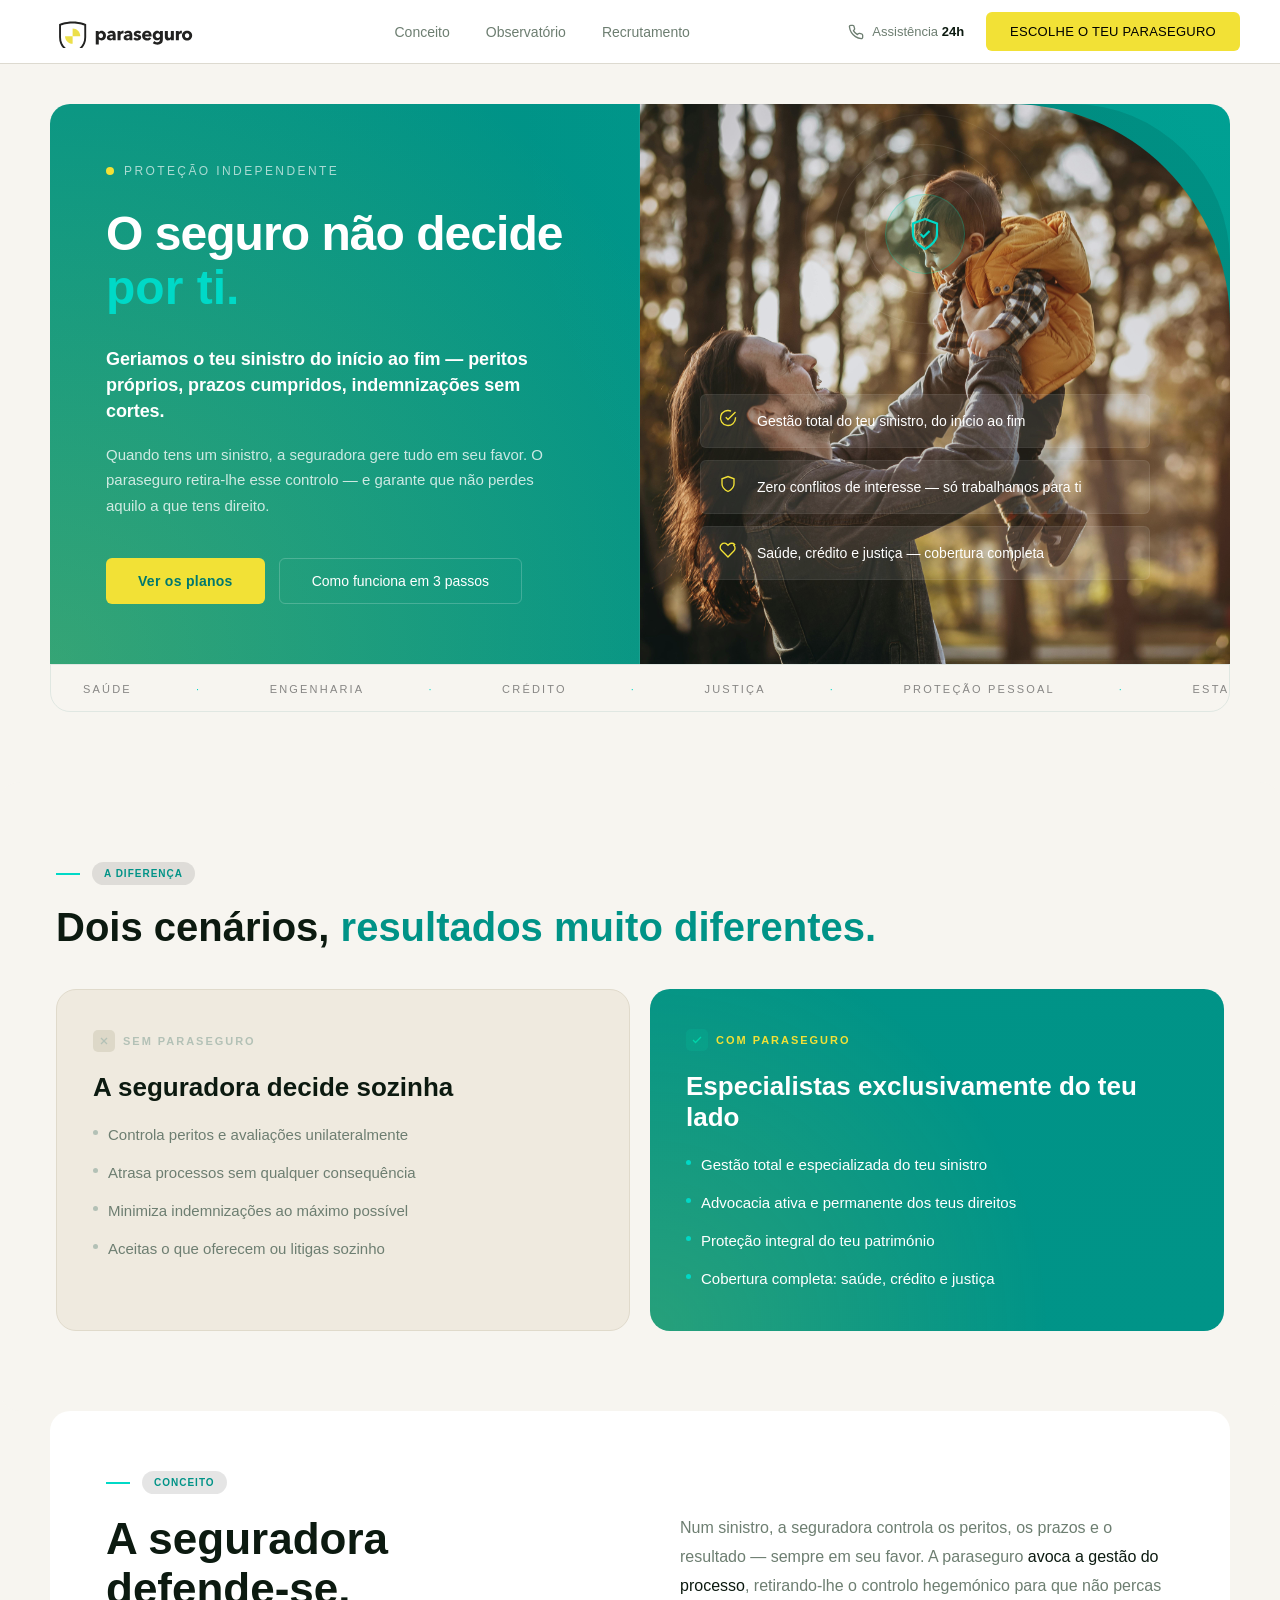
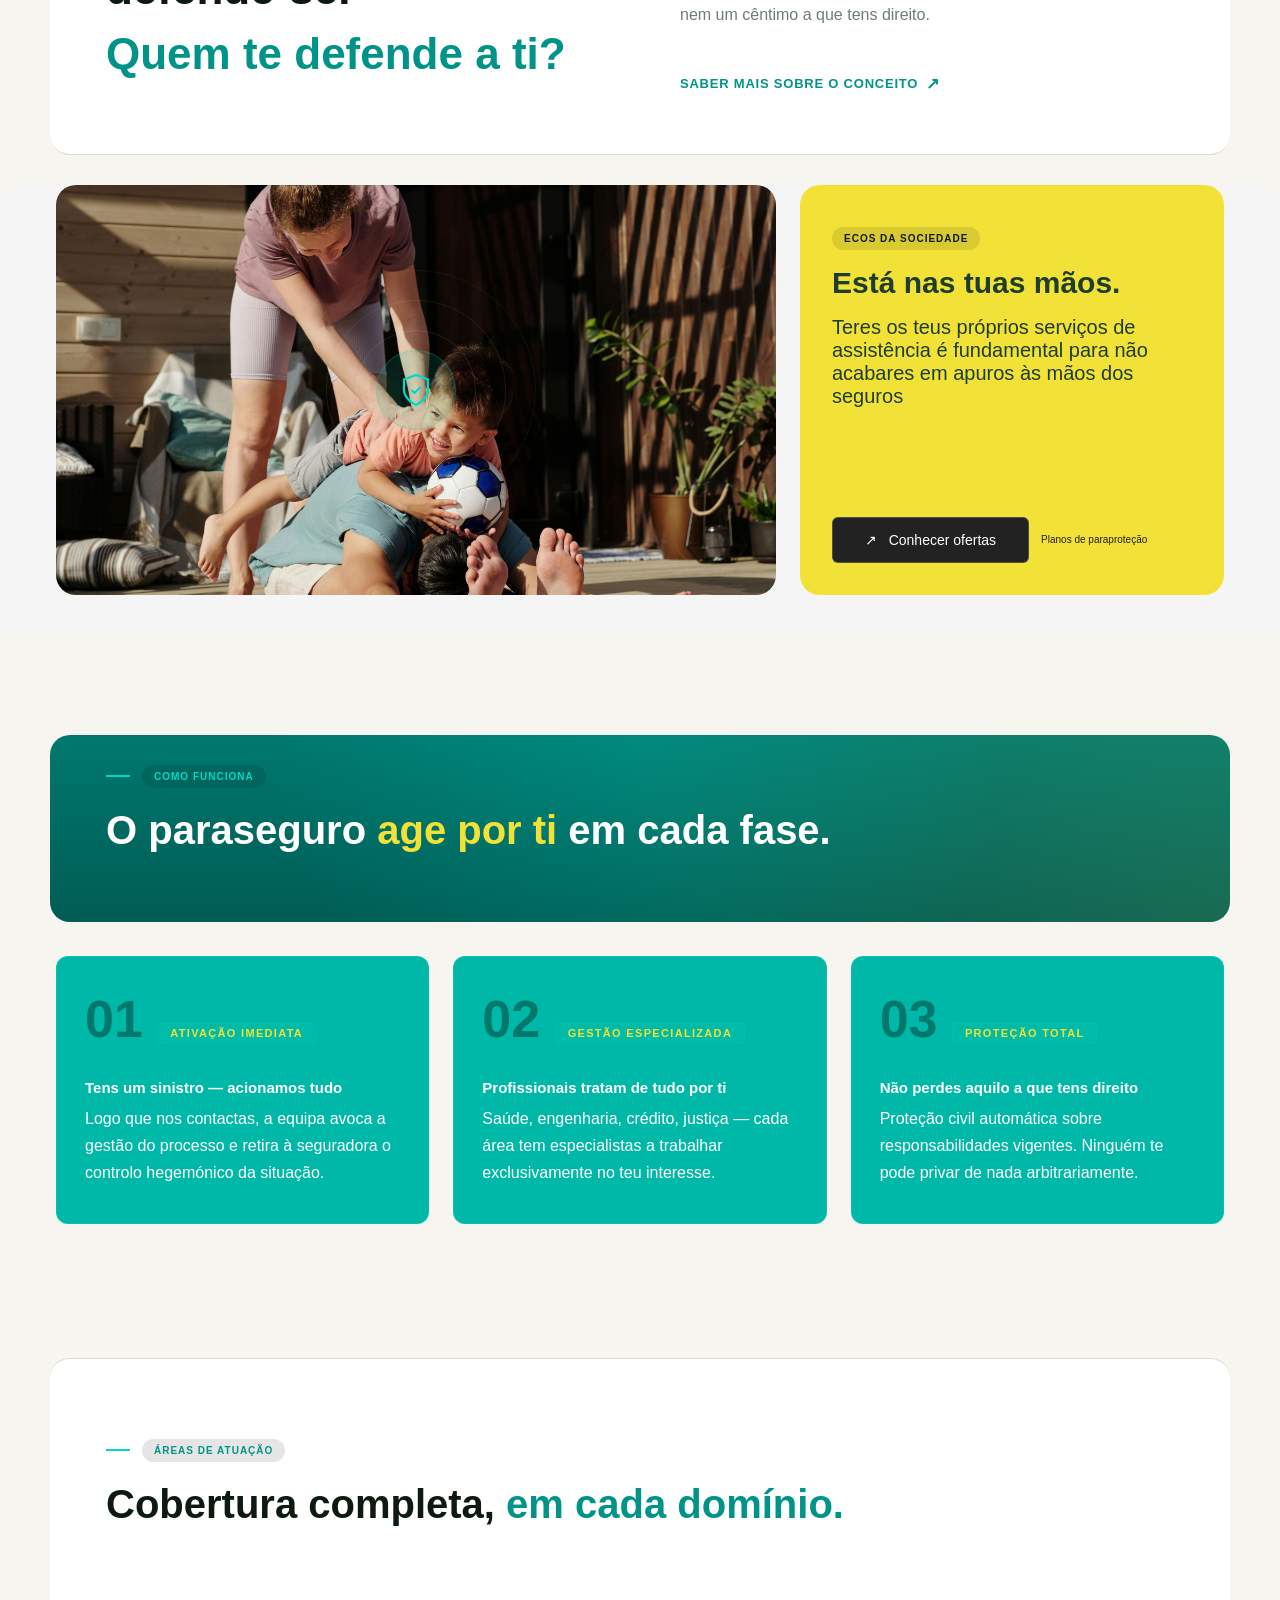
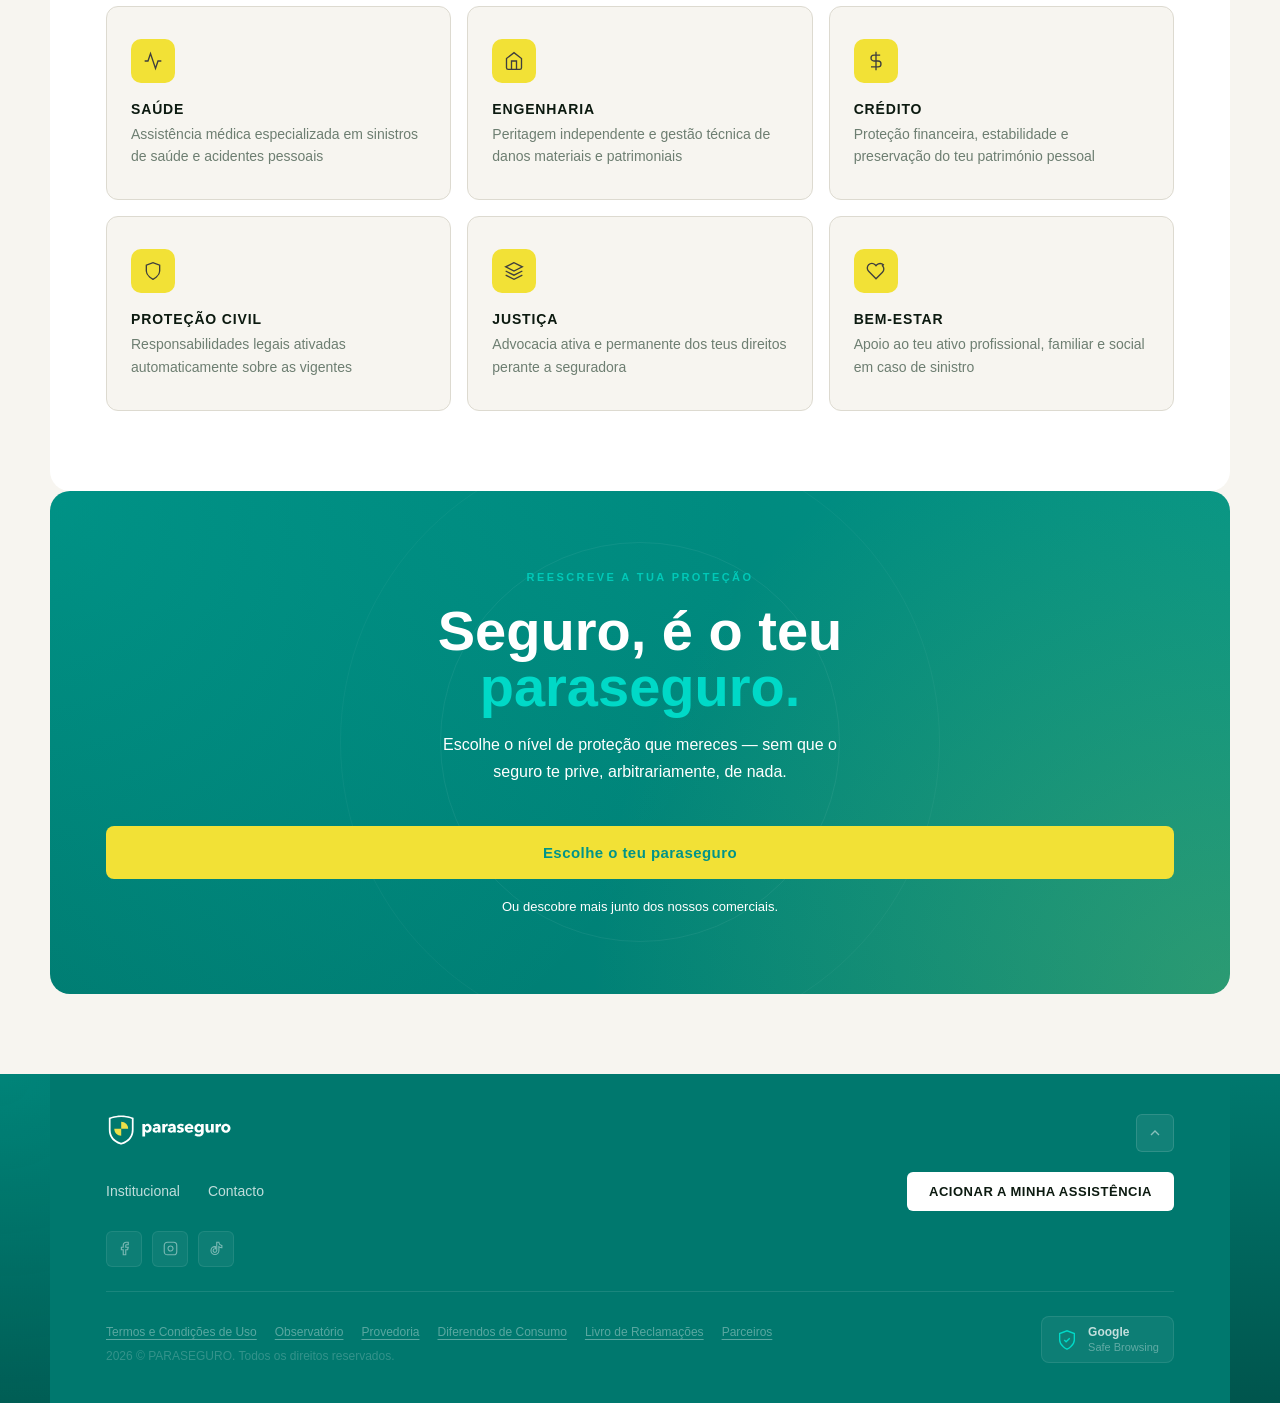
==== index.html @ 582d166d "Merge branch 'master' of github-pessoal:CristianoSamtps/paraseguro_website" ====
<!DOCTYPE html>
<html lang="pt">

<head>
  <meta charset="UTF-8">
  <meta name="viewport" content="width=device-width, initial-scale=1">
  <title>Paraseguro</title>
  <link rel="preconnect" href="https://fonts.googleapis.com">
  <link rel="stylesheet" href="styles.css">
  <link
    href="https://fonts.googleapis.com/css2?family=Cormorant+Garamond:ital,wght@0,400;0,600;0,700;1,400;1,600&family=Outfit:wght@300;400;500;600;700&display=swap" rel="stylesheet">
</head>

<body>

  <!-- ═══════ SCROLL PROTECTION INDICATOR ═══════ -->
  <aside class="scroll-shield" id="scrollShield" aria-hidden="true">
    <span class="scroll-shield-label scroll-shield-label-top">Sem<br>proteção</span>
    <div class="scroll-shield-track">
      <div class="scroll-shield-fill" id="scrollShieldFill"></div>
      <div class="scroll-shield-marker" id="scrollShieldMarker">
        <svg viewBox="0 0 24 24" fill="none" stroke="currentColor" stroke-width="2.2" stroke-linecap="round" stroke-linejoin="round" aria-hidden="true">
          <path d="M12 22s8-4 8-10V5l-8-3-8 3v7c0 6 8 10 8 10z"></path>
        </svg>
      </div>
    </div>
    <span class="scroll-shield-label scroll-shield-label-bottom">Protegido</span>
  </aside>

  <!-- ═══════ NAV ═══════ -->
  <nav class="nav">
    <div class="nav-inner">
      <div class="nav-brand">
        <div class="nav-logo">
          <h1><a href="https://paraseguro.pt/">PARASEGURO</a></h1>
        </div>
      </div>
      <ul class="nav-links">
        <li><a href="#">Conceito</a></li>
        <li><a href="#">Observatório</a></li>
        <li><a href="#">Recrutamento</a></li>
      </ul>
      <div class="nav-actions">
        <a href="#" class="nav-assist" aria-label="Pedir assistência 24 horas">
          <svg class="nav-assist-icon" viewBox="0 0 24 24" fill="none" stroke="currentColor" stroke-width="2" stroke-linecap="round" stroke-linejoin="round" aria-hidden="true">
            <path d="M22 16.92v3a2 2 0 0 1-2.18 2 19.79 19.79 0 0 1-8.63-3.07 19.5 19.5 0 0 1-6-6 19.79 19.79 0 0 1-3.07-8.67A2 2 0 0 1 4.11 2h3a2 2 0 0 1 2 1.72 12.84 12.84 0 0 0 .7 2.81 2 2 0 0 1-.45 2.11L8.09 9.91a16 16 0 0 0 6 6l1.27-1.27a2 2 0 0 1 2.11-.45 12.84 12.84 0 0 0 2.81.7A2 2 0 0 1 22 16.92z"></path>
          </svg>
          <span class="nav-assist-text">Assistência <strong>24h</strong></span>
        </a>
        <a href="planos.html" class="nav-cta">ESCOLHE O TEU PARASEGURO</a>
      </div>
      <button class="nav-hamburger" id="navHamburger" aria-label="Abrir menu">
        <span></span>
        <span></span>
        <span></span>
      </button>
    </div>
    <div class="nav-mobile" id="navMobile">
      <ul class="nav-mobile-links">
        <li><a href="#">Conceito</a></li>
        <li><a href="#">Observatório</a></li>
        <li><a href="#">Recrutamento</a></li>
      </ul>
      <div class="nav-mobile-actions">
        <a href="planos.html" class="nav-cta">ESCOLHE O TEU PARASEGURO</a>
        <a href="#" class="nav-assist nav-assist-mobile" aria-label="Pedir assistência 24 horas">
          <svg class="nav-assist-icon" viewBox="0 0 24 24" fill="none" stroke="currentColor" stroke-width="2" stroke-linecap="round" stroke-linejoin="round" aria-hidden="true">
            <path d="M22 16.92v3a2 2 0 0 1-2.18 2 19.79 19.79 0 0 1-8.63-3.07 19.5 19.5 0 0 1-6-6 19.79 19.79 0 0 1-3.07-8.67A2 2 0 0 1 4.11 2h3a2 2 0 0 1 2 1.72 12.84 12.84 0 0 0 .7 2.81 2 2 0 0 1-.45 2.11L8.09 9.91a16 16 0 0 0 6 6l1.27-1.27a2 2 0 0 1 2.11-.45 12.84 12.84 0 0 0 2.81.7A2 2 0 0 1 22 16.92z"></path>
          </svg>
          <span class="nav-assist-text">Assistência <strong>24h</strong></span>
        </a>
      </div>
    </div>
  </nav>

  <!-- ═══════ HERO ═══════ -->
  <section class="hero">
    <div class="hero-left">
      <div class="hero-eyebrow">
        <div class="hero-eyebrow-dot"></div>
        <span>Proteção independente</span>
      </div>
      <h1 class="hero-title">O seguro não decide</h1>
      <span class="hero-title-accent">por ti.</span>
      <p class="hero-subhead">Geriamos o teu sinistro do início ao fim — peritos próprios, prazos cumpridos, indemnizações sem cortes.</p>
      <p class="hero-desc">Quando tens um sinistro, a seguradora gere tudo em seu favor. O paraseguro retira-lhe esse
        controlo — e garante que não perdes aquilo a que tens direito.</p>
      <div class="hero-actions">
        <button class="btn-yellow">Ver os planos</button>
        <button class="btn-ghost">Como funciona em 3 passos</button>
      </div>
    </div>
    <div class="hero-right">
      <div class="hero-right-blend">
        <div class="hero-shield">
          <div class="shield-ring-1"></div>
          <div class="shield-ring-2"></div>
          <div class="shield-ring-3"></div>
          <div class="shield-core">
            <svg viewBox="0 0 24 24">
              <path d="M12 22s8-4 8-10V5l-8-3-8 3v7c0 6 8 10 8 10z" />
              <path d="M9 12l2 2 4-4" />
            </svg>
          </div>
        </div>
        <div class="hero-proof-list">
          <div class="hero-proof-item">
            <div class="hero-proof-icon"><svg viewBox="0 0 24 24">
                <path d="M22 11.08V12a10 10 0 1 1-5.93-9.14" />
                <polyline points="22 4 12 14.01 9 11.01" />
              </svg></div>
            <div class="hero-proof-text"><strong>Gestão total</strong> do teu sinistro, do início ao fim</div>
          </div>
          <div class="hero-proof-item">
            <div class="hero-proof-icon"><svg viewBox="0 0 24 24">
                <path d="M12 22s8-4 8-10V5l-8-3-8 3v7c0 6 8 10 8 10z" />
              </svg></div>
            <div class="hero-proof-text"><strong>Zero conflitos</strong> de interesse — só trabalhamos para ti</div>
          </div>
          <div class="hero-proof-item">
            <div class="hero-proof-icon"><svg viewBox="0 0 24 24">
                <path
                  d="M20.84 4.61a5.5 5.5 0 0 0-7.78 0L12 5.67l-1.06-1.06a5.5 5.5 0 0 0-7.78 7.78L12 21.23l7.78-7.78a5.5 5.5 0 0 0 0-7.78z" />
              </svg></div>
            <div class="hero-proof-text"><strong>Saúde, crédito e justiça</strong> — cobertura completa</div>
          </div>
        </div>
      </div>
    </div>
  </section>

  <div class="marquee-wrap">
    <div class="marquee-inner">
      <span>Saúde</span><span class="accent">·</span>
      <span>Engenharia</span><span class="accent">·</span>
      <span>Crédito</span><span class="accent">·</span>
      <span>Justiça</span><span class="accent">·</span>
      <span>Proteção pessoal</span><span class="accent">·</span>
      <span>Estabilidade financeira</span><span class="accent">·</span>
      <span>Rendimento garantido</span><span class="accent">·</span>
      <span>Saúde</span><span class="accent">·</span>
      <span>Engenharia</span><span class="accent">·</span>
      <span>Crédito</span><span class="accent">·</span>
      <span>Justiça</span><span class="accent">·</span>
      <span>Proteção pessoal</span><span class="accent">·</span>
      <span>Estabilidade financeira</span><span class="accent">·</span>
      <span>Rendimento garantido</span><span class="accent">·</span>
    </div>
  </div>

  <!-- ═══════ VERSUS ═══════ -->
  <section class="versus">
    <div class="section-eyebrow"><span class="badge">A diferença</span></div>
    <h2 class="section-title">Dois cenários, <em>resultados muito diferentes.</em></h2>
    <div class="versus-grid">
      <div class="vs-card bad">
        <div class="vs-tag">
          <div class="vs-tag-icon"><svg width="12" height="12" viewBox="0 0 24 24" fill="none" stroke="#b3c1b6"
              stroke-width="2.5">
              <line x1="18" y1="6" x2="6" y2="18" />
              <line x1="6" y1="6" x2="18" y2="18" />
            </svg></div>
          Sem paraseguro
        </div>
        <h3 class="vs-heading">A seguradora decide sozinha</h3>
        <ul class="vs-list">
          <li>Controla peritos e avaliações unilateralmente</li>
          <li>Atrasa processos sem qualquer consequência</li>
          <li>Minimiza indemnizações ao máximo possível</li>
          <li>Aceitas o que oferecem ou litigas sozinho</li>
        </ul>
      </div>
      <div class="vs-card good">
        <div class="vs-tag">
          <div class="vs-tag-icon"><svg width="12" height="12" viewBox="0 0 24 24" fill="none" stroke="#00d4aa"
              stroke-width="2.5">
              <polyline points="20 6 9 17 4 12" />
            </svg></div>
          Com paraseguro
        </div>
        <h3 class="vs-heading">Especialistas exclusivamente do teu lado</h3>
        <ul class="vs-list">
          <li>Gestão total e especializada do teu sinistro</li>
          <li>Advocacia ativa e permanente dos teus direitos</li>
          <li>Proteção integral do teu património</li>
          <li>Cobertura completa: saúde, crédito e justiça</li>
        </ul>
      </div>
    </div>
  </section>

  <!-- ═══════ CONCEITO ═══════ -->
  <section class="conceito">
    <div class="section-eyebrow"><span class="badge">CONCEITO</span></div>
    <div class="conceito-grid">
      <div>
        <h2 class="conceito-title">A seguradora <br>defende-se.<br /><em>Quem te defende a ti?</em></h2>
      </div>
      <div>
        <p class="conceito-body">Num sinistro, a seguradora controla os peritos, os prazos e o resultado — sempre em seu
          favor. A paraseguro <strong>avoca a gestão do processo</strong>, retirando-lhe o controlo hegemónico para que
          não percas nem um cêntimo a que tens direito.</p>
        <div class="section-link">Saber mais sobre o conceito</div>
      </div>
    </div>
  </section>

  <!-- ═══════ PULLQUOTE ═══════ -->
  <section class="pullquote">
    <div class="pullquote_left">
      <div class="pq-shield">
        <div class="shield-ring-1"></div>
        <div class="shield-ring-2"></div>
        <div class="shield-ring-3"></div>
        <div class="shield-core">
          <svg viewBox="0 0 24 24">
            <path d="M12 22s8-4 8-10V5l-8-3-8 3v7c0 6 8 10 8 10z" />
            <path d="M9 12l2 2 4-4" />
          </svg>
        </div>
      </div>
      <img src="files/pexels-photo-5445223_v2.jpg" alt="ecos da sociedade">
    </div>
    <div class="pullquote_right">
      <div class="card-top">
        <span class="badge">ECOS DA SOCIEDADE</span>
        <h2 class="pq-1-title">Está nas tuas mãos.</h2>
        <h2 class="pq-2-title">Teres os teus próprios serviços de assistência é fundamental para não acabares em apuros
          às mãos dos seguros</h2>
      </div>
      <div class="card-actions">
        <button class="btn-pq">↗ &nbsp; Conhecer ofertas</button>
        <span class="pq-content">Planos de paraproteção</span>
      </div>
    </div>
  </section>

  <!-- ═══════ COMO FUNCIONA ═══════ -->
  <section class="how-section" id="comoFunciona">
    <div class="section-eyebrow"><span class="badge">Como funciona</span></div>
    <h2 class="section-title">O paraseguro <em>age por ti</em> em cada fase.</h2>
  </section>

  <section class="how-section-2" id="comoFunciona">
    <div class="steps">
      <div class="step-card">
        <div class="step-number">01 <div class="step-chip">Ativação imediata</div>
        </div>
        <div class="step-title">Tens um sinistro — acionamos tudo</div>
        <p class="step-text">Logo que nos contactas, a equipa avoca a gestão do processo e retira à seguradora o
          controlo hegemónico da situação.</p>
      </div>
      <div class="step-card">
        <div class="step-number">02 <div class="step-chip">Gestão especializada</div>
        </div>
        <div class="step-title">Profissionais tratam de tudo por ti</div>
        <p class="step-text">Saúde, engenharia, crédito, justiça — cada área tem especialistas a trabalhar
          exclusivamente no teu interesse.</p>
      </div>
      <div class="step-card">
        <div class="step-number">03 <div class="step-chip">Proteção total</div>
        </div>

        <div class="step-title">Não perdes aquilo a que tens direito</div>
        <p class="step-text">Proteção civil automática sobre responsabilidades vigentes. Ninguém te pode privar de nada
          arbitrariamente.</p>
      </div>
    </div>
  </section>


  <!-- ═══════ AREAS ═══════ -->
  <section class="areas-section">
    <div class="section-eyebrow"><span class="badge">Áreas de atuação</span></div>
    <h2 class="section-title">Cobertura completa, <em>em cada domínio.</em></h2>
    <div class="areas-grid">
      <div class="area-card">
        <div class="area-icon"><svg viewBox="0 0 24 24">
            <path d="M22 12h-4l-3 9L9 3l-3 9H2"></path>
          </svg></div>
        <h4>Saúde</h4>
        <p>Assistência médica especializada em sinistros de saúde e acidentes pessoais</p>
      </div>
      <div class="area-card">
        <div class="area-icon"><svg viewBox="0 0 24 24">
            <path d="M3 9l9-7 9 7v11a2 2 0 0 1-2 2H5a2 2 0 0 1-2-2z"></path>
            <polyline points="9 22 9 12 15 12 15 22"></polyline>
          </svg></div>
        <h4>Engenharia</h4>
        <p>Peritagem independente e gestão técnica de danos materiais e patrimoniais</p>
      </div>
      <div class="area-card">
        <div class="area-icon"><svg viewBox="0 0 24 24">
            <line x1="12" y1="1" x2="12" y2="23"></line>
            <path d="M17 5H9.5a3.5 3.5 0 0 0 0 7h5a3.5 3.5 0 0 1 0 7H6"></path>
          </svg></div>
        <h4>Crédito</h4>
        <p>Proteção financeira, estabilidade e preservação do teu património pessoal</p>
      </div>
      <div class="area-card">
        <div class="area-icon"><svg viewBox="0 0 24 24">
            <path d="M12 22s8-4 8-10V5l-8-3-8 3v7c0 6 8 10 8 10z"></path>
          </svg></div>
        <h4>Proteção civil</h4>
        <p>Responsabilidades legais ativadas automaticamente sobre as vigentes</p>
      </div>
      <div class="area-card">
        <div class="area-icon"><svg viewBox="0 0 24 24">
            <path d="M12 2L2 7l10 5 10-5-10-5z"></path>
            <path d="M2 17l10 5 10-5M2 12l10 5 10-5"></path>
          </svg></div>
        <h4>Justiça</h4>
        <p>Advocacia ativa e permanente dos teus direitos perante a seguradora</p>
      </div>
      <div class="area-card">
        <div class="area-icon"><svg viewBox="0 0 24 24">
            <path
              d="M20.84 4.61a5.5 5.5 0 0 0-7.78 0L12 5.67l-1.06-1.06a5.5 5.5 0 0 0-7.78 7.78L12 21.23l7.78-7.78a5.5 5.5 0 0 0 0-7.78z">
            </path>
          </svg></div>
        <h4>Bem-estar</h4>
        <p>Apoio ao teu ativo profissional, familiar e social em caso de sinistro</p>
      </div>
    </div>
  </section>

  <!-- ═══════ CTA ═══════ -->
  <section class="cta-section">
    <div class="cta-ring-1"></div>
    <div class="cta-ring-2"></div>
    <div class="cta-eyebrow">Reescreve a tua proteção</div>
    <h2 class="cta-title">Seguro, é o teu<br /><em>paraseguro.</em></h2>
    <p class="cta-sub">Escolhe o nível de proteção que mereces — sem que o seguro te prive, arbitrariamente, de nada.</p>
    <button class="cta-btn">Escolhe o teu paraseguro</button>
    <p class="cta-legal">Ou descobre mais junto dos nossos comerciais.</p>
  </section>

  <!-- ═══════ FOOTER ═══════ -->
  <footer>
    <div class="inner">

      <!-- Linha 1: Logo + scroll ao topo -->
      <div class="footer-top">
        <div class="footer-logo">
          <h1><a href="https://paraseguro.pt/">PARASEGURO</a></h1>
        </div>
        <button class="footer-scroll-top" onclick="window.scrollTo({top:0,behavior:'smooth'})" aria-label="Voltar ao topo">
          <svg viewBox="0 0 24 24" fill="none" stroke="currentColor" stroke-width="2">
            <polyline points="18 15 12 9 6 15"></polyline>
          </svg>
        </button>
      </div>

      <!-- Linha 2: Links nav + CTA -->
      <div class="footer-mid">
        <div class="footer-links">
          <a href="#">Institucional</a>
          <a href="#">Contacto</a>
        </div>
        <button class="footer-cta-btn">ACIONAR A MINHA ASSISTÊNCIA</button>
      </div>

      <!-- Linha 3: Redes sociais -->
      <div class="footer-social">
        <div class="footer-social-icon">
          <svg viewBox="0 0 24 24">
            <path d="M18 2h-3a5 5 0 0 0-5 5v3H7v4h3v8h4v-8h3l1-4h-4V7a1 1 0 0 1 1-1h3z" />
          </svg>
        </div>
        <div class="footer-social-icon">
          <svg viewBox="0 0 24 24">
            <rect x="2" y="2" width="20" height="20" rx="5" />
            <path d="M16 11.37A4 4 0 1 1 12.63 8 4 4 0 0 1 16 11.37z" />
            <line x1="17.5" y1="6.5" x2="17.51" y2="6.5" />
          </svg>
        </div>
        <div class="footer-social-icon">
          <svg viewBox="0 0 24 24">
            <path d="M19.59 6.69a4.83 4.83 0 0 1-3.77-4.25V2h-3.45v13.67a2.89 2.89 0 0 1-2.88 2.5 2.89 2.89 0 0 1-2.89-2.89 2.89 2.89 0 0 1 2.89-2.89c.28 0 .54.04.79.1V9.01a6.27 6.27 0 0 0-.79-.05 6.34 6.34 0 0 0-6.34 6.34 6.34 6.34 0 0 0 6.34 6.34 6.34 6.34 0 0 0 6.33-6.34V9.12a8.16 8.16 0 0 0 4.77 1.52V7.22a4.85 4.85 0 0 1-1-.53z" />
          </svg>
        </div>
      </div>

      <!-- Separador -->
      <hr class="footer-divider">

      <!-- Linha 4: Links legais + badge -->
      <div class="footer-bottom">
        <div class="footer-bottom-left">
          <div class="footer-legal-links">
            <a href="#">Termos e Condições de Uso</a>
            <a href="#">Observatório</a>
            <a href="#">Provedoria</a>
            <a href="#">Diferendos de Consumo</a>
            <a href="#">Livro de Reclamações</a>
            <a href="#">Parceiros</a>
          </div>
          <div class="footer-copy">2026 © PARASEGURO. Todos os direitos reservados.</div>
        </div>
        <div class="footer-gsb">
          <svg viewBox="0 0 24 24" fill="none" stroke="var(--cyan)" stroke-width="1.5">
            <path d="M12 22s8-4 8-10V5l-8-3-8 3v7c0 6 8 10 8 10z"/>
            <path d="M9 12l2 2 4-4"/>
          </svg>
          <div class="footer-gsb-text">
            <span class="gsb-brand">Google</span>
            <span class="gsb-sub">Safe Browsing</span>
          </div>
        </div>
      </div>

    </div>
  </footer>
  <script src="index.js"></script>
</body>

</html>
---- styles.css ----
*,
*::before,
*::after {
  box-sizing: border-box;
  margin: 0;
  padding: 0;
}

:root {
  --cyan: #00D9C7;
  --cyan-dark: #00b8a8;
  --cyan-deeper: #00a597;
  --yellow: #F2E136;
  --yellow-dark: #e0c231;
  --ink: #0c1a10;
  --ink2: #1a2e1e;
  --white: #ffffff;
  --chalk: #f7f5f0;
  --paper: #f0ede5;
  --mid: #6d7e71;
  --faint: #b3c1b6;
  --rule: #dddad0;
  --emerald: rgb(0, 147, 135);
  --emerald-dark: #009488;
  --emerald-deep: #00786e;
  --grey: #222;
}

html {
  font-size: 16px;
  overflow-x: hidden;
  scroll-behavior: smooth;
}

body {
  max-width: 1600px;
  font-family: 'Montserrat', sans-serif;
  background: var(--chalk);
  color: var(--ink);
  margin: 0 auto;
}

section {
  border-radius: 20px;
  display: flex;
  flex-direction: column;
  justify-content: center;
}

/* ════════════════════════════════════════════════
   SCROLL PROTECTION INDICATOR
   ════════════════════════════════════════════════ */

.scroll-shield {
  position: fixed;
  right: 28px;
  top: 50%;
  transform: translateY(-50%);
  z-index: 90;
  display: flex;
  flex-direction: column;
  align-items: center;
  gap: 14px;
  pointer-events: none;
  opacity: 0;
  transition: opacity 0.4s ease;
}

.scroll-shield.visible {
  opacity: 1;
}

.scroll-shield-label {
  font-family: 'montserrat', sans-serif;
  font-size: 10px;
  font-weight: 600;
  letter-spacing: 0.14em;
  text-transform: uppercase;
  text-align: center;
  line-height: 1.3;
  transition: color 0.3s ease;
}

.scroll-shield-label-top {
  color: var(--faint);
}

.scroll-shield-label-bottom {
  color: var(--emerald);
}

.scroll-shield-track {
  position: relative;
  width: 3px;
  height: 220px;
  background: rgba(0, 0, 0, 0.08);
  border-radius: 999px;
  overflow: visible;
}

.scroll-shield-fill {
  position: absolute;
  top: 0;
  left: 0;
  width: 100%;
  height: 0%;
  background: linear-gradient(180deg, var(--cyan), var(--emerald));
  border-radius: 999px;
  transition: height 0.1s linear;
}

.scroll-shield-marker {
  position: absolute;
  top: 0%;
  left: 50%;
  width: 28px;
  height: 28px;
  border-radius: 50%;
  background: var(--white);
  border: 2px solid var(--emerald);
  color: var(--emerald);
  display: flex;
  align-items: center;
  justify-content: center;
  transform: translate(-50%, -50%);
  box-shadow: 0 4px 14px rgba(0, 120, 110, 0.25);
  transition: top 0.1s linear, background 0.3s ease, border-color 0.3s ease;
}

.scroll-shield-marker svg {
  width: 14px;
  height: 14px;
}

.scroll-shield.complete .scroll-shield-marker {
  background: var(--emerald);
  color: var(--yellow);
  border-color: var(--emerald-deep);
}

.scroll-shield.complete .scroll-shield-label-top {
  color: var(--rule);
}

@media (max-width: 900px) {
  .scroll-shield {
    display: none;
  }
}

/* ════════════════════════════════════════════════
   NAVIGATION
   ════════════════════════════════════════════════ */

nav h1 a {
  background: url("files/logo_paraseguro_RGB-02.svg") no-repeat;
  left: 1rem;
  background-size: auto 35px;
  position: relative;
  overflow: hidden;
  text-indent: -1000px;
  width: 100%;
  display: block;
  min-width: 200px;
  margin-top: 5px;
}

.nav {
  background: var(--white);
  border-bottom: 1px solid var(--rule);
  position: sticky;
  top: 0;
  z-index: 100;
  width: 100vw;
  margin-left: calc(50% - 50vw);
}

.nav-inner {
  display: flex;
  align-items: center;
  justify-content: space-between;
  padding: 12px 50px;
  max-width: 1600px;
  margin: 0 auto;
}

.nav-brand {
  display: flex;
  align-items: center;
  gap: 10px;
}

.nav-logo {
  border-radius: 8px;
  display: flex;
  align-items: center;
  justify-content: center;
}

.nav-logo svg {
  width: 18px;
  height: 18px;
  stroke: var(--cyan);
  fill: none;
  stroke-width: 1.8;
}

.nav-name {
  font-size: 17px;
  font-weight: 600;
  color: var(--ink);
  letter-spacing: -0.01em;
}

.nav-links {
  display: flex;
  gap: 36px;
  list-style: none;
}

.nav-links a {
  font-size: 14px;
  color: var(--mid);
  text-decoration: none;
  font-weight: 400;
  transition: color 0.2s;
}

.nav-links a:hover {
  color: var(--ink);
}

.nav-cta {
  background: var(--yellow);
  color: #000000;
  font-family: 'montserrat', sans-serif;
  font-size: 13px;
  font-weight: 500;
  padding: 12px 24px;
  border: none;
  border-radius: 6px;
  cursor: pointer;
  letter-spacing: 0.02em;
  transition: background 0.2s;
}

.nav-cta:hover {
  background: var(--yellow-dark);
}

/* .nav-cta::before {
  content: '\2197 ';
  font-size: 16px;
  margin-right: 16px;
} */

/* ════════════════════════════════════════════════
   HERO
   ════════════════════════════════════════════════ */

.hero {
  background:
    radial-gradient(circle at 0% 100%, rgba(242, 225, 54, 0.22), transparent 55%),
    radial-gradient(circle at 100% 0%, rgba(0, 217, 199, 0.18), transparent 55%),
    linear-gradient(135deg, var(--emerald), var(--emerald-dark));
  display: grid;
  grid-template-columns: 1fr 1fr;
  min-height: 600px;
  margin-top: 40px;
  border-radius: 20px 20px 0px 0px;
}

.hero-left {
  padding: 80px 80px 80px 80px;
  display: flex;
  flex-direction: column;
  justify-content: center;
  border-right: 1px solid rgba(255, 255, 255, 0.08);
}

.hero-eyebrow {
  display: flex;
  align-items: center;
  gap: 10px;
  margin-bottom: 32px;
}

.hero-eyebrow-dot {
  width: 8px;
  height: 8px;
  border-radius: 50%;
  background: var(--yellow);
}

.hero-eyebrow span {
  font-size: 12px;
  letter-spacing: 0.2em;
  text-transform: uppercase;
  color: rgba(255, 255, 255, 0.65);
  font-weight: 500;
}

.hero-title {
  font-family: 'montserrat', sans-serif;
  font-weight: 700;
  font-size: 60px;
  line-height: 0.99;
  color: #fff;
  letter-spacing: -0.02em;
  margin-bottom: 8px;
}

.hero-title-accent {
  font-family: 'montserrat', sans-serif;
  font-weight: 600;
  font-size: 60px;
  line-height: 0.92;
  color: var(--cyan);
  display: block;
  margin-bottom: 36px;
}

.hero-subhead {
  font-family: 'montserrat', sans-serif;
  font-size: 18px;
  line-height: 1.45;
  color: #fff;
  font-weight: 600;
  max-width: 480px;
  margin-bottom: 18px;
  letter-spacing: -0.005em;
}

.hero-desc {
  font-size: 15px;
  color: rgba(255, 255, 255, 0.78);
  line-height: 1.7;
  max-width: 440px;
  font-weight: 300;
  margin-bottom: 40px;
}

.hero-actions {
  display: flex;
  gap: 14px;
}

.btn-cyan {
  background: var(--cyan);
  color: var(--emerald-deep);
  font-family: 'montserrat', sans-serif;
  font-size: 14px;
  font-weight: 600;
  padding: 14px 32px;
  border: none;
  border-radius: 6px;
  cursor: pointer;
  letter-spacing: 0.02em;
  transition: background 0.2s;
}

.btn-cyan:hover {
  background: var(--cyan-dark);
}

.btn-yellow {
  background: var(--yellow);
  color: var(--emerald-deep);
  font-family: 'montserrat', sans-serif;
  font-size: 14px;
  font-weight: 600;
  padding: 14px 32px;
  border: none;
  border-radius: 6px;
  cursor: pointer;
  letter-spacing: 0.02em;
  transition: background 0.2s;
}

.btn-yellow:hover {
  background: var(--yellow-dark);
}

.btn-ghost {
  background: transparent;
  color: #fff;
  font-family: 'montserrat', sans-serif;
  font-size: 14px;
  padding: 14px 32px;
  border: 1px solid rgba(255, 255, 255, 0.2);
  border-radius: 6px;
  cursor: pointer;
  transition: border-color 0.2s;
}

.btn-ghost:hover {
  border-color: rgba(255, 255, 255, 0.4);
}

.hero-right {
  background-image: url(files/pexels-photo-27175882.jpeg);
  background-position: center;
  background-size: cover;
  display: flex;
  flex-direction: column;
  justify-content: space-between;
  border-radius: 0px 220px 0px 0px;
}

.hero-right-blend {
  background: rgba(0, 0, 0, 0.1);
  position: relative;
  padding: 80px 80px 80px 60px;
  border-radius: 28px 158px 0px 0px;
}

.hero-shield {
  width: 240px;
  height: 240px;
  margin: 0 auto;
  position: relative;
  display: flex;
  align-items: center;
  justify-content: center;
}

.shield-ring-1 {
  position: absolute;
  width: 240px;
  height: 240px;
  border: 1px solid rgba(255, 255, 255, 0.05);
  border-radius: 50%;
}

.shield-ring-2 {
  position: absolute;
  width: 180px;
  height: 180px;
  border: 1px solid rgba(255, 255, 255, 0.08);
  border-radius: 50%;
}

.shield-ring-3 {
  position: absolute;
  width: 120px;
  height: 120px;
  border: 1px solid rgba(255, 255, 255, 0.1);
  border-radius: 50%;
}

.shield-core {
  width: 80px;
  height: 80px;
  background: rgba(0, 212, 170, 0.12);
  border: 1px solid rgba(0, 212, 170, 0.25);
  border-radius: 50%;
  display: flex;
  align-items: center;
  justify-content: center;
  z-index: 1;
}

.shield-core svg {
  width: 36px;
  height: 36px;
  stroke: var(--cyan);
  fill: none;
  stroke-width: 1.5;
}

.hero-proof-list {
  display: flex;
  flex-direction: column;
  gap: 12px;
  margin-top: 40px;
}

.hero-proof-item {
  display: flex;
  align-items: center;
  gap: 14px;
  padding: 14px 18px;
  background: rgba(255, 255, 255, 0.09);
  border: 1px solid rgba(255, 255, 255, 0.06);
  border-radius: 6px;
}

.hero-proof-icon {
  width: 24px;
  height: 24px;
  flex-shrink: 0;
}

.hero-proof-icon svg {
  width: 18px;
  height: 18px;
  stroke: var(--yellow);
  fill: none;
  stroke-width: 1.8;
}

.hero-proof-text {
  font-size: 14px;
  color: rgb(255, 255, 255);
  font-weight: 300;
}

.hero-proof-text strong {
  color: #fff;
  font-weight: 500;
}

/* ════════════════════════════════════════════════
   MARQUEE
   ════════════════════════════════════════════════ */

.marquee-wrap {
  margin: 0px 0px 50px 0px;
  border: 1px solid #005f5718;
  padding: 14px 0;
  overflow: hidden;
  white-space: nowrap;
  border-radius: 0px 0px 20px 20px;
}

.marquee-inner {
  display: inline-block;
  animation: marquee 80s linear infinite
}

.marquee-inner span {
  font-size: 11px;
  letter-spacing: 0.2em;
  text-transform: uppercase;
  color: #444444a0;
  margin: 0 32px
}

.marquee-inner span.accent {
  color: var(--cyan)
}

@keyframes marquee {
  0% {
    transform: translateX(0)
  }

  100% {
    transform: translateX(-50%)
  }
}

/* ════════════════════════════════════════════════
   CONCEITO
   ════════════════════════════════════════════════ */

.conceito {
  background: var(--white);
  padding: 70px 80px;
  border-bottom: 1px solid var(--rule);
}


.section-eyebrow {
  font-size: 11px;
  letter-spacing: 0.22em;
  text-transform: uppercase;
  color: var(--emerald);
  font-weight: 600;
  margin-bottom: 20px;
  display: flex;
  align-items: center;
  gap: 12px;
}

.section-eyebrow::before {
  content: '';
  width: 24px;
  height: 2px;
  background: var(--cyan);
  display: block;
}

.conceito-grid {
  display: grid;
  grid-template-columns: 1fr 1fr;
  gap: 80px;
  align-items: start;
}

.conceito-title {
  font-family: 'montserrat', sans-serif;
  font-weight: 700;
  font-size: 44px;
  line-height: 1/4;
  color: var(--ink);
}

.conceito-title em {
  line-height: 1.8;
  color: var(--emerald);
}

.conceito-body {
  font-size: 16px;
  color: var(--mid);
  line-height: 1.8;
  font-weight: 300;
  margin-bottom: 16px;
}

.conceito-body strong {
  color: var(--ink);
  font-weight: 500;
}

.section-link {
  margin-top: 28px;
  font-size: 13px;
  font-weight: 600;
  color: var(--emerald);
  letter-spacing: 0.06em;
  text-transform: uppercase;
  display: inline-flex;
  align-items: center;
  gap: 8px;
  cursor: pointer;
}

.section-link::after {
  content: '\2197';
  font-size: 16px;
}

/* ════════════════════════════════════════════════
   VERSUS
   ════════════════════════════════════════════════ */

.versus {
  background: var(--chalk);
  padding: 100px 80px;
}

.section-title {
  font-family: 'montserrat', sans-serif;
  font-weight: 700;
  font-size: 40px;
  line-height: 1.1;
  color: var(--ink);
  margin-bottom: 40px;
}

em {
  font-style: normal;
}

.section-title em {
  color: var(--emerald);
  font-style: normal;
}

.versus-grid {
  display: grid;
  grid-template-columns: 1fr 1fr;
  gap: 20px;
}

.vs-card {
  padding: 40px 36px;
  border-radius: 20px;
}

.vs-card.bad {
  background: #efeadf;
  border: 1px solid #e0dacb;
}

.vs-card.good {
  background:
    radial-gradient(circle at 0% 100%, rgba(242, 225, 54, 0.16), transparent 60%),
    linear-gradient(160deg, var(--emerald), var(--emerald-dark));
}


.vs-tag {
  font-size: 11px;
  letter-spacing: 0.18em;
  text-transform: uppercase;
  font-weight: 700;
  margin-bottom: 20px;
  display: flex;
  align-items: center;
  gap: 8px;
}

.vs-card.bad .vs-tag {
  color: var(--faint);
}

.vs-card.good .vs-tag {
  color: var(--yellow);
}

.vs-tag-icon {
  width: 22px;
  height: 22px;
  border-radius: 5px;
  display: flex;
  align-items: center;
  justify-content: center;
}

.vs-card.bad .vs-tag-icon {
  background: #ddd8c8;
}

.vs-card.good .vs-tag-icon {
  background: rgba(0, 212, 170, 0.15);
}

.vs-heading {
  font-family: 'montserrat', sans-serif;
  font-weight: 600;
  font-size: 26px;
  line-height: 1.2;
  margin-bottom: 20px;
}

.vs-card.bad .vs-heading {
  color: var(--ink);
}

.vs-card.good .vs-heading {
  color: #fff;
}

.vs-list {
  list-style: none;
  display: flex;
  flex-direction: column;
  gap: 14px;
}

.vs-list li {
  font-size: 15px;
  display: flex;
  gap: 10px;
  line-height: 1.6;
  font-weight: 300;
}

.vs-card.bad .vs-list li {
  color: var(--mid);
}

.vs-card.good .vs-list li {
  color: rgb(255, 255, 255);
}

.vs-list li::before {
  content: '';
  width: 5px;
  height: 5px;
  border-radius: 50%;
  flex-shrink: 0;
  margin-top: 7px;
}

.vs-card.bad .vs-list li::before {
  background: var(--faint);
}

.vs-card.good .vs-list li::before {
  background: var(--cyan);
}

/* ════════════════════════════════════════════════
   COMO FUNCIONA
   ════════════════════════════════════════════════ */

.how-section {
  background:
    radial-gradient(circle at 50% 0%, rgba(0, 217, 199, 0.18), transparent 60%),
    radial-gradient(circle at 100% 100%, rgba(242, 225, 54, 0.10), transparent 55%),
    linear-gradient(180deg, var(--emerald-deep), #005c54);
  padding: 30px 80px;
  /* margin-bottom: 100px; */
}

.how-section-2 {
  padding: 34px 40px;
  margin-bottom: 100px;
}

.how-section::before {
  content: '';
  position: absolute;
  top: 0;
  left: 50%;
  transform: translateX(-50%);
  width: 1px;
  height: 40px;
  background: linear-gradient(#1f1f1f, var(--cyan));
}

.how-section .section-eyebrow {
  color: var(--cyan);
}

.how-section .section-eyebrow::before {
  background: var(--cyan);
}

.how-section .section-title {
  color: #fff;
}

.how-section .section-title em {
  color: var(--yellow);
}

.steps {
  display: grid;
  grid-template-columns: 1fr 1fr 1fr;
  gap: 24px;
  /* margin-top: 48px; */
}

.step-card {
  background: var(--cyan-dark);
  border: 1px solid rgba(255, 255, 255, 0.06);
  border-radius: 12px;
  padding: 36px 28px;
  transition: background 0.2s;
}

.step-card:hover {
  background: var(--cyan-deeper);
}

.step-number {
  font-family: 'montserrat', sans-serif;
  font-weight: 700;
  font-size: 52px;
  color: var(--emerald-deep);
  line-height: 1;
  margin-bottom: 20px;
}

.step-chip {
  display: inline-block;
  background: rgba(0, 212, 170, 0.1);
  border: 1px solid rgba(0, 212, 170, 0.2);
  color: var(--yellow);
  font-size: 11px;
  letter-spacing: 0.12em;
  text-transform: uppercase;
  padding: 4px 12px;
  border-radius: 4px;
  margin-bottom: 14px;
  font-weight: 600;
}

.step-title {
  font-size: 15px;
  font-weight: 700;
  color: #fff;
  margin-bottom: 8px;
  line-height: 1.3;
}

.step-text {
  font-size: 16px;
  color: rgb(255, 255, 255);
  line-height: 1.7;
  font-weight: 300;
}

/* ════════════════════════════════════════════════
   AREAS
   ════════════════════════════════════════════════ */

.areas-section {
  background: var(--white);
  padding: 100px 80px;
  border-top: 1px solid var(--rule);
}

.areas-grid {
  display: grid;
  grid-template-columns: 1fr 1fr 1fr;
  gap: 16px;
  margin-top: 40px;
}

.area-card {
  background: var(--chalk);
  border: 1px solid var(--rule);
  border-radius: 12px;
  padding: 32px 24px;
  cursor: pointer;
  transition: all 0.2s;
}

.area-card:hover {
  background: var(--white);
  border-color: var(--emerald);
  transform: translateY(-3px);
}

.area-icon {
  width: 44px;
  height: 44px;
  background: var(--yellow);
  border-radius: 10px;
  display: flex;
  align-items: center;
  justify-content: center;
  margin-bottom: 18px;
}

.area-icon svg {
  width: 20px;
  height: 20px;
  stroke: #3e3e3e;
  fill: none;
  stroke-width: 1.6;
}

.area-card h4 {
  font-size: 14px;
  font-weight: 600;
  color: var(--ink);
  text-transform: uppercase;
  letter-spacing: 0.06em;
  margin-bottom: 6px;
}

.area-card p {
  font-size: 14px;
  color: var(--mid);
  line-height: 1.6;
  font-weight: 300;
}

/* ════════════════════════════════════════════════
   SOCIAL PROOF — NUMBERS
   ════════════════════════════════════════════════ */

.proof-section {
  background: var(--chalk);
  padding: 100px 80px;
  border-top: 1px solid var(--rule);
}

.proof-grid {
  display: grid;
  grid-template-columns: 1fr 1fr 1fr 1fr;
  gap: 16px;
  margin-top: 40px;
}

.proof-card {
  background: var(--white);
  border: 1px solid var(--rule);
  border-radius: 12px;
  padding: 32px 24px;
  text-align: center;
}

.proof-number {
  font-family: 'montserrat', sans-serif;
  font-weight: 700;
  font-size: 48px;
  color: var(--emerald);
  line-height: 1;
  margin-bottom: 6px;
}

.proof-label {
  font-size: 13px;
  color: var(--mid);
  line-height: 1.5;
  font-weight: 300;
}

/* ════════════════════════════════════════════════
   TESTIMONIALS
   ════════════════════════════════════════════════ */

.testi-section {
  background: var(--white);
  padding: 60px 80px 100px;
  border-top: 1px solid var(--rule);
}

.testi-grid {
  display: grid;
  grid-template-columns: 1fr 1fr 1fr;
  gap: 20px;
  margin-top: 40px;
}

.testi-card {
  background: var(--chalk);
  border: 1px solid var(--rule);
  border-radius: 12px;
  padding: 32px 24px;
}

.testi-stars {
  display: flex;
  gap: 3px;
  margin-bottom: 16px;
}

.testi-star {
  width: 14px;
  height: 14px;
  color: var(--yellow);
}

.testi-quote {
  font-family: 'montserrat', sans-serif;

  font-size: 18px;
  color: var(--ink);
  line-height: 1.5;
  margin-bottom: 24px;
}

.testi-author {
  display: flex;
  align-items: center;
  gap: 12px;
}

.testi-avatar {
  width: 40px;
  height: 40px;
  background: var(--emerald);
  border-radius: 50%;
  display: flex;
  align-items: center;
  justify-content: center;
  font-size: 14px;
  font-weight: 500;
  color: var(--cyan);
}

.testi-name {
  font-size: 14px;
  font-weight: 500;
  color: var(--ink);
}

.testi-role {
  font-size: 12px;
  color: var(--mid);
  font-weight: 300;
}

/* ════════════════════════════════════════════════
   PULL QUOTE
   ════════════════════════════════════════════════ */

section.pullquote {
  display: flex;
  flex-direction: row;
  gap: 24px;
  padding: 40px;
  padding-top: 0px;
  background: #f5f5f5;
  max-height: 450px;
  margin: 30px 0px 100px 0px;
  ;
}

/* IMAGEM */
.pullquote_left {
  flex: 2;
  position: relative;
}

.pq-shield {
  width: 100%;
  height: 100%;
  position: absolute;
  /* top: 20px;
  left: 20px;
  left: 200px; */
  z-index: 2;
  display: flex;
  align-items: center;
  justify-content: center;
}

.pullquote_left img {
  width: 100%;
  height: 100%;
  object-fit: cover;
  object-position: 70%;
  border-radius: 20px;
}

/* CARD VERDE */
.pullquote_right {
  flex: 1;
  background: var(--yellow);
  padding: 32px;
  border-radius: 20px;
  display: flex;
  flex-direction: column;
  justify-content: space-between;
}

.badge {
  display: inline-block;
  font-size: 10px;
  letter-spacing: 1px;
  padding: 6px 12px;
  border-radius: 20px;
  background: rgba(0, 0, 0, 0.1);
  font-weight: 600;
}

.card-top {
  margin-top: 10px;
}

.card-top h2.pq-1-title {
  margin-top: 16px;
  font-size: 30px;
  font-weight: 700;
  color: #1f3d2b;
}

.card-top h2.pq-2-title {
  margin-top: 16px;
  font-size: 20px;
  font-weight: 400;
  line-height: 2/3rem;
  color: #1f3d2b;
}

span.pq-content {
  font-size: 10px;
  color: var(--grey);
  font-weight: 300;
  display: block;
}

.btn-main {
  background: #1f3d2b;
  color: white;
  border: none;
  padding: 12px 20px;
  border-radius: 25px;
  font-weight: 600;
  cursor: pointer;
}

.card-actions {
  display: flex;
  align-items: center;
  gap: 12px;
}

.pq-text {
  font-family: 'montserrat', sans-serif;

  font-weight: 600;
  font-size: 28px;
  color: var(--emerald-deep);
  line-height: 1.4;
}

.pq-source {
  margin-top: 14px;
  font-family: 'montserrat', sans-serif;
  font-style: normal;
  font-size: 11px;
  color: var(--emerald);
  letter-spacing: 0.18em;
  text-transform: uppercase;
  font-weight: 600;
}

.btn-pq {
  background: var(--grey);
  color: #fff;
  font-family: 'montserrat', sans-serif;
  font-size: 14px;
  padding: 14px 32px;
  border: 1px solid rgba(255, 255, 255, 0.2);
  border-radius: 6px;
  cursor: pointer;
  transition: border-color 0.2s;
}

.btn-pq:hover {
  background: #3e3e3e;
}

/* ════════════════════════════════════════════════
   CTA
   ════════════════════════════════════════════════ */

.cta-section {
  background:
    radial-gradient(circle at 100% 100%, rgba(242, 225, 54, 0.18), transparent 50%),
    radial-gradient(circle at 0% 0%, rgba(0, 217, 199, 0.20), transparent 55%),
    linear-gradient(225deg, var(--emerald), var(--emerald-deep));
  padding: 100px 80px;
  text-align: center;
  position: relative;
  overflow: hidden;
  margin-bottom: 80px;
  margin-top: 80px;
}

.cta-ring-1 {
  position: absolute;
  top: 50%;
  left: 50%;
  transform: translate(-50%, -50%);
  width: 600px;
  height: 600px;
  border-radius: 50%;
  border: 1px solid rgba(255, 255, 255, 0.04);
}

.cta-ring-2 {
  position: absolute;
  top: 50%;
  left: 50%;
  transform: translate(-50%, -50%);
  width: 400px;
  height: 400px;
  border-radius: 50%;
  border: 1px solid rgba(255, 255, 255, 0.06);
}

.cta-eyebrow {
  font-size: 11px;
  letter-spacing: 0.22em;
  text-transform: uppercase;
  color: var(--cyan);
  font-weight: 600;
  margin-bottom: 20px;
  opacity: 0.8;
  position: relative;
}

.cta-title {
  font-family: 'montserrat', sans-serif;
  font-weight: 700;
  font-size: 56px;
  line-height: 1;
  color: #fff;
  margin-bottom: 16px;
  position: relative;
}

.cta-title em {

  color: var(--cyan);
}

.cta-sub {
  font-size: 16px;
  color: rgb(255, 255, 255);
  max-width: 420px;
  margin: 0 auto 40px;
  font-weight: 300;
  line-height: 1.7;
  position: relative;
}

.cta-btn {
  background: var(--yellow);
  color: var(--emerald-dark);
  font-family: 'montserrat', sans-serif;
  font-size: 15px;
  font-weight: 600;
  padding: 18px 52px;
  border: none;
  border-radius: 8px;
  cursor: pointer;
  letter-spacing: 0.03em;
  position: relative;
  transition: background 0.2s;
}

.cta-btn:hover {
  background: var(--yellow-dark);
}

.cta-legal {
  font-size: 13px;
  color: rgb(255, 255, 255);
  margin-top: 20px;
  font-weight: 300;
  position: relative;
}

/* ════════════════════════════════════════════════
   FOOTER
   ════════════════════════════════════════════════ */

footer {
  background:
    radial-gradient(circle at 0% 0%, rgba(0, 217, 199, 0.12), transparent 50%),
    linear-gradient(180deg, var(--emerald-deep), #00554d);
  position: sticky;
  top: 0;
  z-index: 100;
  width: 100vw;
  margin-left: calc(50% - 50vw);
}

div.inner {
  max-width: 1600px;
  background: var(--emerald-deep);
  padding: 48px 80px;
  display: flex;
  flex-direction: column;
  gap: 20px;
  margin: 0 auto;
}

footer h1 a {
  background: url(files/paraseguro_negativo.svg) no-repeat;
  background-size: auto 32px;
  position: relative;
  overflow: hidden;
  text-indent: -1000px;
  width: 100%;
  display: block;
  min-width: 180px;
}

.footer-top {
  display: flex;
  justify-content: space-between;
  align-items: center;
}

.footer-scroll-top {
  background: rgba(255, 255, 255, 0.07);
  border: 1px solid rgba(255, 255, 255, 0.12);
  border-radius: 6px;
  width: 38px;
  height: 38px;
  display: flex;
  align-items: center;
  justify-content: center;
  cursor: pointer;
  color: rgba(255, 255, 255, 0.5);
  transition: background 0.2s, color 0.2s;
  flex-shrink: 0;
}

.footer-scroll-top:hover {
  background: rgba(255, 255, 255, 0.13);
  color: rgba(255, 255, 255, 0.9);
}

.footer-scroll-top svg {
  width: 16px;
  height: 16px;
}

.footer-mid {
  display: flex;
  justify-content: space-between;
  align-items: center;
  gap: 16px;
}

.footer-links {
  display: flex;
  gap: 28px;
}

.footer-links a {
  font-size: 14px;
  color: rgba(255, 255, 255, 0.75);
  text-decoration: none;
  font-weight: 400;
  transition: color 0.2s;
}

.footer-links a:hover {
  color: #fff;
}

.footer-cta-btn {
  background: var(--white);
  color: var(--ink);
  font-family: 'montserrat', sans-serif;
  font-size: 13px;
  font-weight: 700;
  padding: 12px 22px;
  border: none;
  border-radius: 6px;
  cursor: pointer;
  letter-spacing: 0.04em;
  transition: opacity 0.2s;
  white-space: nowrap;
}

.footer-cta-btn:hover {
  opacity: 0.88;
}

.footer-social {
  display: flex;
  gap: 10px;
}

.footer-social-icon {
  width: 36px;
  height: 36px;
  background: rgba(255, 255, 255, 0.05);
  border: 1px solid rgba(255, 255, 255, 0.08);
  border-radius: 6px;
  display: flex;
  align-items: center;
  justify-content: center;
  cursor: pointer;
  transition: background 0.2s;
}

.footer-social-icon:hover {
  background: rgba(255, 255, 255, 0.1);
}

.footer-social-icon svg {
  width: 15px;
  height: 15px;
  stroke: rgba(255, 255, 255, 0.45);
  fill: none;
  stroke-width: 1.8;
}

.footer-divider {
  border: none;
  border-top: 1px solid rgba(255, 255, 255, 0.1);
  margin: 4px 0;
}

.footer-bottom {
  display: flex;
  justify-content: space-between;
  align-items: flex-end;
  gap: 20px;
}

.footer-legal-links {
  display: flex;
  flex-wrap: wrap;
  gap: 4px 18px;
  margin-bottom: 10px;
}

.footer-legal-links a {
  font-size: 12px;
  color: rgba(255, 255, 255, 0.35);
  text-decoration: underline;
  text-underline-offset: 3px;
  font-weight: 300;
  transition: color 0.2s;
}

.footer-legal-links a:hover {
  color: rgba(255, 255, 255, 0.65);
}

.footer-copy {
  font-size: 12px;
  color: rgba(255, 255, 255, 0.2);
}

.footer-gsb {
  display: flex;
  align-items: center;
  gap: 10px;
  flex-shrink: 0;
  background: rgba(255, 255, 255, 0.05);
  border: 1px solid rgba(255, 255, 255, 0.09);
  border-radius: 8px;
  padding: 8px 14px;
}

.footer-gsb svg {
  width: 22px;
  height: 22px;
}

.footer-gsb-text {
  display: flex;
  flex-direction: column;
  line-height: 1.3;
}

.gsb-brand {
  font-size: 12px;
  color: rgba(255, 255, 255, 0.75);
  font-weight: 600;
}

.gsb-sub {
  font-size: 11px;
  color: rgba(255, 255, 255, 0.35);
  font-weight: 300;
}

/* ════════════════════════════════════════════════
   NAV ACTIONS + HAMBURGER
   ════════════════════════════════════════════════ */

.nav-actions {
  display: flex;
  align-items: center;
  gap: 18px;
}

.nav-assist {
  display: inline-flex;
  align-items: center;
  gap: 8px;
  font-family: 'montserrat', sans-serif;
  font-size: 13px;
  color: var(--mid);
  text-decoration: none;
  padding: 6px 4px;
  border-radius: 6px;
  transition: color 0.2s;
}

.nav-assist:hover {
  color: var(--emerald-dark, #0e8a6f);
}

.nav-assist-icon {
  width: 16px;
  height: 16px;
  flex-shrink: 0;
}

.nav-assist-text strong {
  font-weight: 600;
  color: var(--ink);
}

.nav-assist:hover .nav-assist-text strong {
  color: var(--emerald-dark, #0e8a6f);
}

.nav-assist-mobile {
  justify-content: center;
  font-size: 14px;
  padding: 12px;
}

.nav-hamburger {
  display: none;
  flex-direction: column;
  justify-content: center;
  gap: 5px;
  background: none;
  border: none;
  cursor: pointer;
  padding: 4px;
  width: 36px;
  height: 36px;
}

.nav-hamburger span {
  display: block;
  width: 22px;
  height: 2px;
  background: var(--ink);
  border-radius: 2px;
  transition: all 0.25s ease;
}

.nav-hamburger.open span:nth-child(1) {
  transform: translateY(7px) rotate(45deg);
}

.nav-hamburger.open span:nth-child(2) {
  opacity: 0;
}

.nav-hamburger.open span:nth-child(3) {
  transform: translateY(-7px) rotate(-45deg);
}

.nav-mobile {
  display: none;
  flex-direction: column;
  padding: 8px 24px 24px;
  background: var(--white);
  border-top: 1px solid var(--rule);
}

.nav-mobile.open {
  display: flex;
}

.nav-mobile-links {
  list-style: none;
  display: flex;
  flex-direction: column;
  margin-bottom: 16px;
}

.nav-mobile-links li a {
  display: block;
  padding: 14px 0;
  font-size: 16px;
  color: var(--ink);
  text-decoration: none;
  font-weight: 500;
  border-bottom: 1px solid var(--rule);
}

.nav-mobile-links li:last-child a {
  border-bottom: none;
}

.nav-mobile-actions {
  display: flex;
  flex-direction: column;
  gap: 10px;
  margin-top: 8px;
}

.nav-mobile-actions .nav-cta,
.nav-mobile-actions .btn-yellow {
  width: 100%;
  text-align: center;
}

/* ════════════════════════════════════════════════
   RESPONSIVE — LAPTOP MÉDIO (max-width: 1279px)
   ════════════════════════════════════════════════ */

@media (max-width: 1550px) {
  .nav-inner {
    padding: 12px 40px;
  }
  
  section.hero{
    margin: 40px 50px 0px 50px;
  }

  .marquee-wrap{
     margin: 0px 50px 70px 50px;
  }

  .hero{
    max-height: 40vh;
    min-height: 560px;
  }
  .hero-right-blend{
    padding: 10px 80px 80px 60px;
  }

  .hero-left {
    padding: 60px 56px;
  }

  .hero-title,
  .hero-title-accent {
    font-size: 48px;
  }

  .conceito {
    padding: 60px 56px;
    margin: 0px 50px 0px 50px;
  }

  .versus {
    padding: 80px 56px;
  }

  .how-section {
    padding: 30px 56px;
    margin: 0px 50px 0px 50px;
  }

  .how-section-2 {
    padding: 34px 56px;
  }

  .areas-section {
    padding: 80px 56px;
    margin: 0px 50px 0px 50px;
  }

  .proof-section {
    padding: 80px 56px;
  }

  .testi-section {
    padding: 60px 56px 80px;
  }

  section.pullquote {
    padding: 40px 56px;
    padding-top: 0;
  }

  .cta-section {
    padding: 80px 56px;
    margin: 0px 50px 80px 50px;
  }

  div.inner {
    padding: 40px 56px;
    margin: 0px 50px 0px 50px;
  }
}

/* ════════════════════════════════════════════════
   RESPONSIVE — LAPTOP PEQUENO / TABLET (max-width: 1023px)
   ════════════════════════════════════════════════ */

@media (max-width: 1023px) {
  .nav-links,
  .nav-actions {
    display: none;
  }

  .nav-hamburger {
    display: flex;
  }

  .nav-inner {
    padding: 12px 32px;
  }

  .hero {
    grid-template-columns: 1fr;
    min-height: auto;
  }

  .hero-right {
    display: none;
  }

  .hero-left {
    padding: 64px 48px;
    border-right: none;
    border-radius: 20px 20px 0 0;
  }

  .conceito {
    padding: 60px 48px;
  }

  .conceito-grid {
    grid-template-columns: 1fr;
    gap: 32px;
  }

  .conceito-title {
    font-size: 36px;
  }

  .versus {
    padding: 72px 48px;
  }

  .versus-grid {
    grid-template-columns: 1fr;
  }

  .how-section {
    padding: 30px 48px;
  }

  .how-section-2 {
    padding: 34px 48px;
  }

  .steps {
    grid-template-columns: 1fr;
  }

  .areas-section {
    padding: 72px 48px;
  }

  .areas-grid {
    grid-template-columns: 1fr 1fr;
  }

  .proof-section {
    padding: 72px 48px;
  }

  .proof-grid {
    grid-template-columns: 1fr 1fr;
  }

  .testi-section {
    padding: 56px 48px 72px;
  }

  .testi-grid {
    grid-template-columns: 1fr 1fr;
  }

  section.pullquote {
    flex-direction: column;
    max-height: none;
    padding: 32px 48px;
  }

  .pullquote_left {
    height: 300px;
    flex: none;
  }

  .cta-section {
    padding: 72px 48px;
  }

  .cta-title {
    font-size: 44px;
  }

  div.inner {
    padding: 40px 48px;
  }

  .footer-mid {
    flex-direction: column;
    align-items: flex-start;
    gap: 14px;
  }
}

/* ════════════════════════════════════════════════
   RESPONSIVE — MOBILE (max-width: 767px)
   ════════════════════════════════════════════════ */

@media (max-width: 767px) {
  body {
    padding: 0 6px;
  }

  .hero{
    padding: 52px 28px;
  }

  .hero-left {
    padding: 52px 28px;
  }

  .hero-title,
  .hero-title-accent {
    font-size: 36px;
  }

  .hero-desc {
    font-size: 15px;
    max-width: 100%;
  }

  .hero-actions {
    flex-direction: column;
  }

  .hero-actions button {
    width: 100%;
  }

  .conceito {
    padding: 52px 28px;
  }

  .conceito-title {
    font-size: 28px;
  }

  .versus {
    padding: 56px 28px;
  }

  .section-title {
    font-size: 28px;
  }

  .how-section {
    padding: 32px 28px;
  }

  .how-section-2 {
    padding: 28px 28px;
    margin-bottom: 60px;
  }

  .areas-section {
    padding: 56px 28px;
  }

  .areas-grid {
    grid-template-columns: 1fr;
  }

  .proof-section {
    padding: 56px 28px;
  }

  .proof-grid {
    grid-template-columns: 1fr 1fr;
  }

  .testi-section {
    padding: 44px 28px 56px;
  }

  .testi-grid {
    grid-template-columns: 1fr;
  }

  section.pullquote {
    margin: 20px 0 60px;
    padding: 20px;
  }

  .cta-section {
    padding: 60px 28px;
    margin-top: 40px;
    margin-bottom: 40px;
  }

  .cta-title {
    font-size: 34px;
  }

  .cta-sub {
    max-width: 100%;
  }

  div.inner {
    padding: 36px 28px;
    gap: 18px;
  }

  .footer-mid {
    flex-direction: column;
    align-items: flex-start;
    gap: 14px;
  }

  .footer-cta-btn {
    width: 100%;
    text-align: center;
  }

  .footer-bottom {
    flex-direction: column;
    align-items: flex-start;
    gap: 16px;
  }

  .footer-legal-links {
    gap: 4px 14px;
  }
}

/* ════════════════════════════════════════════════
   RESPONSIVE — MOBILE PEQUENO (max-width: 479px)
   ════════════════════════════════════════════════ */

@media (max-width: 479px) {
  body {
    padding: 0 4px;
  }

  .hero-left {
    padding: 44px 22px;
  }

  .hero-title,
  .hero-title-accent {
    font-size: 30px;
  }

  .proof-grid {
    grid-template-columns: 1fr;
  }

  .nav-cta::before {
    margin-right: 8px;
  }

  .nav-cta {
    font-size: 12px;
    padding: 10px 16px;
  }

  div.inner {
    padding: 28px 20px;
  }
}

/* ════════════════════════════════════════════════
   PLANOS PAGE
   ════════════════════════════════════════════════ */

.nav-links a.active {
  color: var(--ink);
  font-weight: 600;
}

a.btn-yellow,
a.btn-ghost,
a.nav-cta {
  text-decoration: none;
  display: inline-block;
}

.planos-hero {
  background:
    radial-gradient(circle at 0% 100%, rgba(242, 225, 54, 0.22), transparent 55%),
    radial-gradient(circle at 100% 0%, rgba(0, 217, 199, 0.20), transparent 55%),
    linear-gradient(135deg, var(--emerald), var(--emerald-dark));
  padding: 100px 80px 110px;
  margin-top: 40px;
  border-radius: 20px 20px 0 0;
  color: #fff;
  position: relative;
  overflow: hidden;
}

.planos-hero-inner {
  max-width: 760px;
}

.planos-hero-title {
  font-family: 'montserrat', sans-serif;
  font-weight: 700;
  font-size: 64px;
  line-height: 1;
  letter-spacing: -0.02em;
  color: #fff;
  margin-bottom: 22px;
}

.planos-hero-title-accent {
  display: inline;
  color: var(--cyan);
  font-weight: 600;
}

.planos-hero-subhead {
  font-size: 18px;
  line-height: 1.55;
  color: rgba(255, 255, 255, 0.92);
  font-weight: 400;
  max-width: 580px;
  margin-bottom: 36px;
}

.planos-hero-subhead strong {
  color: var(--yellow);
  font-weight: 700;
}

.planos-hero-actions {
  display: flex;
  gap: 14px;
  flex-wrap: wrap;
}

/* PLANOS GRID */

.planos {
  padding: 100px 80px 80px;
  background: var(--chalk);
}

.planos-intro {
  font-size: 16px;
  color: var(--mid);
  line-height: 1.7;
  max-width: 620px;
  margin-bottom: 56px;
  font-weight: 300;
}

.planos-grid {
  display: grid;
  grid-template-columns: repeat(3, 1fr);
  gap: 24px;
  align-items: stretch;
}

.plano-card {
  position: relative;
  background: var(--white);
  border: 1px solid var(--rule);
  border-radius: 20px;
  padding: 36px 32px;
  display: flex;
  flex-direction: column;
  transition: transform 0.25s ease, box-shadow 0.25s ease;
}

.plano-card:hover {
  transform: translateY(-4px);
  box-shadow: 0 18px 50px rgba(0, 120, 110, 0.10);
}

.plano-card-featured {
  background:
    radial-gradient(circle at 0% 100%, rgba(242, 225, 54, 0.10), transparent 60%),
    linear-gradient(160deg, var(--emerald), var(--emerald-dark));
  color: #fff;
  border: none;
  transform: translateY(-12px);
  box-shadow: 0 24px 60px rgba(0, 120, 110, 0.22);
}

.plano-card-featured:hover {
  transform: translateY(-16px);
}

.plano-ribbon {
  position: absolute;
  top: -14px;
  left: 50%;
  transform: translateX(-50%);
  background: var(--yellow);
  color: var(--ink);
  font-size: 11px;
  font-weight: 700;
  letter-spacing: 0.12em;
  text-transform: uppercase;
  padding: 7px 18px;
  border-radius: 999px;
  box-shadow: 0 6px 16px rgba(0, 120, 110, 0.18);
}

.plano-head {
  margin-bottom: 28px;
}

.plano-shield {
  width: 40px;
  height: 40px;
  border-radius: 10px;
  background: rgba(0, 147, 135, 0.08);
  color: var(--emerald);
  display: flex;
  align-items: center;
  justify-content: center;
  margin-bottom: 18px;
}

.plano-shield svg {
  width: 20px;
  height: 20px;
}

.plano-card-featured .plano-shield {
  background: rgba(255, 255, 255, 0.16);
  color: var(--yellow);
}

.plano-name {
  font-family: 'montserrat', sans-serif;
  font-weight: 700;
  font-size: 28px;
  letter-spacing: -0.01em;
  margin-bottom: 6px;
}

.plano-card .plano-name {
  color: var(--ink);
}

.plano-card-featured .plano-name {
  color: #fff;
}

.plano-tag {
  font-size: 13px;
  color: var(--mid);
  font-weight: 400;
}

.plano-card-featured .plano-tag {
  color: rgba(255, 255, 255, 0.75);
}

.plano-price {
  display: flex;
  align-items: baseline;
  gap: 4px;
  margin-bottom: 4px;
}

.plano-price-currency {
  font-size: 22px;
  font-weight: 600;
}

.plano-price-value {
  font-family: 'montserrat', sans-serif;
  font-size: 56px;
  font-weight: 700;
  line-height: 1;
  letter-spacing: -0.02em;
}

.plano-card-featured .plano-price-value {
  color: var(--yellow);
}

.plano-price-unit {
  font-size: 14px;
  color: var(--mid);
  font-weight: 500;
}

.plano-card-featured .plano-price-unit {
  color: rgba(255, 255, 255, 0.7);
}

.plano-price-note {
  font-size: 13px;
  color: var(--mid);
  margin-bottom: 24px;
}

.plano-card-featured .plano-price-note {
  color: rgba(255, 255, 255, 0.7);
}

.plano-btn {
  display: block;
  text-align: center;
  background: transparent;
  color: var(--emerald);
  border: 1.5px solid var(--emerald);
  padding: 14px 24px;
  border-radius: 8px;
  font-family: 'montserrat', sans-serif;
  font-size: 13px;
  font-weight: 600;
  text-decoration: none;
  letter-spacing: 0.02em;
  margin-bottom: 28px;
  transition: background 0.2s, color 0.2s;
}

.plano-btn:hover {
  background: var(--emerald);
  color: #fff;
}

.plano-btn-primary {
  background: var(--yellow);
  color: var(--ink);
  border-color: var(--yellow);
}

.plano-btn-primary:hover {
  background: var(--yellow-dark);
  color: var(--ink);
  border-color: var(--yellow-dark);
}

.plano-features {
  list-style: none;
  display: flex;
  flex-direction: column;
  gap: 14px;
  padding: 0;
  margin: 0;
}

.plano-features li {
  font-size: 14px;
  line-height: 1.5;
  color: var(--ink);
  padding-left: 0;
}

.plano-card-featured .plano-features li {
  color: rgba(255, 255, 255, 0.92);
}

.plano-feat-cat {
  display: block;
  font-size: 10px;
  letter-spacing: 0.16em;
  text-transform: uppercase;
  font-weight: 700;
  color: var(--emerald);
  margin-bottom: 4px;
}

.plano-card-featured .plano-feat-cat {
  color: var(--cyan);
}

.plano-features li strong {
  color: var(--emerald);
  font-weight: 700;
}

.plano-card-featured .plano-features li strong {
  color: var(--yellow);
}

.planos-footnote {
  margin-top: 56px;
  text-align: center;
  font-size: 14px;
  color: var(--mid);
  font-style: italic;
}

/* COMPARE TABLE */

.planos-compare {
  padding: 80px 80px;
  background: var(--white);
  border-radius: 20px;
  margin: 0 0 40px;
}

.compare-table {
  margin-top: 40px;
  border: 1px solid var(--rule);
  border-radius: 16px;
  overflow: hidden;
}

.compare-row {
  display: grid;
  grid-template-columns: 2fr 1fr 1fr 1fr;
  border-bottom: 1px solid var(--rule);
}

.compare-row:last-child {
  border-bottom: none;
}

.compare-cell {
  padding: 18px 20px;
  font-size: 14px;
  display: flex;
  align-items: center;
  justify-content: center;
  text-align: center;
  color: var(--ink);
}

.compare-cell.compare-label {
  justify-content: flex-start;
  text-align: left;
  font-weight: 500;
  color: var(--ink);
}

.compare-row.compare-head {
  background: var(--chalk);
}

.compare-row.compare-head .compare-cell {
  font-family: 'montserrat', sans-serif;
  font-weight: 700;
  font-size: 13px;
  text-transform: lowercase;
  letter-spacing: 0.02em;
  color: var(--emerald);
}

.compare-cell .check {
  color: var(--emerald);
  font-weight: 700;
  font-size: 18px;
}

.compare-cell .check-faint {
  color: var(--mid);
  font-size: 12px;
  font-style: italic;
}

.compare-cell .x {
  color: var(--faint);
  font-weight: 600;
}

/* SIMULATOR */

.sim-section {
  padding: 100px 80px;
  background:
    radial-gradient(circle at 100% 100%, rgba(242, 225, 54, 0.18), transparent 50%),
    radial-gradient(circle at 0% 0%, rgba(0, 217, 199, 0.20), transparent 55%),
    linear-gradient(225deg, var(--emerald), var(--emerald-deep));
  color: #fff;
  border-radius: 20px;
  margin-bottom: 80px;
}

.sim-inner {
  display: grid;
  grid-template-columns: 1.4fr 1fr;
  gap: 56px;
  align-items: start;
}

.sim-section .section-eyebrow .badge {
  background: rgba(255, 255, 255, 0.12);
  color: rgba(255, 255, 255, 0.9);
}

.sim-title {
  font-family: 'montserrat', sans-serif;
  font-weight: 700;
  font-size: 44px;
  line-height: 1.05;
  color: #fff;
  margin: 12px 0 16px;
  letter-spacing: -0.02em;
}

.sim-title em {
  color: var(--cyan);
  font-style: normal;
}

.sim-sub {
  font-size: 15px;
  line-height: 1.7;
  color: rgba(255, 255, 255, 0.85);
  font-weight: 300;
  margin-bottom: 36px;
  max-width: 460px;
}

.sim-field {
  margin-bottom: 28px;
}

.sim-label {
  display: block;
  font-size: 11px;
  letter-spacing: 0.16em;
  text-transform: uppercase;
  font-weight: 600;
  color: rgba(255, 255, 255, 0.65);
  margin-bottom: 12px;
}

.sim-plans {
  display: flex;
  gap: 8px;
  flex-wrap: wrap;
}

.sim-plan {
  flex: 1;
  min-width: 120px;
  background: rgba(255, 255, 255, 0.08);
  border: 1px solid rgba(255, 255, 255, 0.14);
  color: #fff;
  padding: 14px 16px;
  border-radius: 10px;
  cursor: pointer;
  font-family: 'montserrat', sans-serif;
  text-align: left;
  transition: background 0.2s, border-color 0.2s;
}

.sim-plan:hover {
  background: rgba(255, 255, 255, 0.14);
}

.sim-plan.is-active {
  background: var(--yellow);
  border-color: var(--yellow);
  color: var(--ink);
}

.sim-plan-name {
  display: block;
  font-weight: 700;
  font-size: 15px;
  margin-bottom: 2px;
}

.sim-plan-price {
  display: block;
  font-size: 12px;
  opacity: 0.8;
}

.sim-counters {
  display: grid;
  grid-template-columns: 1fr 1fr;
  gap: 24px;
}

.sim-counter {
  display: inline-flex;
  align-items: center;
  gap: 16px;
  background: rgba(255, 255, 255, 0.08);
  border: 1px solid rgba(255, 255, 255, 0.14);
  border-radius: 999px;
  padding: 6px;
}

.sim-counter-btn {
  width: 32px;
  height: 32px;
  border-radius: 50%;
  background: rgba(255, 255, 255, 0.10);
  border: none;
  color: #fff;
  font-size: 18px;
  font-weight: 600;
  cursor: pointer;
  display: flex;
  align-items: center;
  justify-content: center;
  line-height: 1;
  transition: background 0.2s;
}

.sim-counter-btn:hover {
  background: var(--yellow);
  color: var(--ink);
}

.sim-counter-value {
  min-width: 28px;
  text-align: center;
  font-family: 'montserrat', sans-serif;
  font-size: 22px;
  font-weight: 700;
}

.sim-hint {
  display: block;
  margin-top: 8px;
  font-size: 12px;
  color: rgba(255, 255, 255, 0.6);
  font-style: italic;
}

.sim-result {
  background: var(--white);
  color: var(--ink);
  border-radius: 18px;
  padding: 36px 32px;
  text-align: center;
  box-shadow: 0 24px 60px rgba(0, 0, 0, 0.18);
  position: sticky;
  top: 100px;
}

.sim-result-tag {
  display: inline-block;
  font-size: 11px;
  letter-spacing: 0.18em;
  text-transform: uppercase;
  font-weight: 700;
  color: var(--mid);
  margin-bottom: 16px;
}

.sim-result-main {
  display: flex;
  align-items: baseline;
  justify-content: center;
  gap: 4px;
  margin-bottom: 20px;
}

.sim-result-currency {
  font-size: 28px;
  font-weight: 600;
  color: var(--emerald);
}

.sim-result-value {
  font-family: 'montserrat', sans-serif;
  font-size: 64px;
  font-weight: 700;
  color: var(--emerald);
  line-height: 1;
  letter-spacing: -0.02em;
}

.sim-result-divider {
  height: 1px;
  background: var(--rule);
  margin: 4px 0 16px;
}

.sim-result-perlabel {
  display: block;
  font-size: 11px;
  letter-spacing: 0.18em;
  text-transform: uppercase;
  font-weight: 600;
  color: var(--mid);
  margin-bottom: 6px;
}

.sim-result-per {
  font-family: 'montserrat', sans-serif;
  font-size: 30px;
  font-weight: 700;
  color: var(--yellow-dark);
  margin-bottom: 24px;
}

.sim-result-cta {
  display: block;
  background: var(--yellow);
  color: var(--ink);
  font-family: 'montserrat', sans-serif;
  font-size: 14px;
  font-weight: 700;
  padding: 16px 24px;
  border-radius: 10px;
  text-decoration: none;
  letter-spacing: 0.02em;
  margin-bottom: 18px;
  transition: background 0.2s;
}

.sim-result-cta:hover {
  background: var(--yellow-dark);
}

.sim-result-fine {
  font-size: 11px;
  color: var(--mid);
  line-height: 1.55;
  font-style: italic;
}

/* RESPONSIVE — PLANOS */

@media (max-width: 1100px) {
  .planos-grid {
    grid-template-columns: 1fr;
    gap: 32px;
  }

  .plano-card-featured {
    transform: none;
  }

  .plano-card-featured:hover {
    transform: translateY(-4px);
  }

  .sim-inner {
    grid-template-columns: 1fr;
  }

  .sim-result {
    position: static;
  }
}

@media (max-width: 700px) {
  .planos-hero {
    padding: 70px 28px 80px;
  }

  .planos-hero-title {
    font-size: 42px;
  }

  .planos-hero-subhead {
    font-size: 16px;
  }

  .planos {
    padding: 60px 28px;
  }

  .planos-compare {
    padding: 60px 24px;
  }

  .sim-section {
    padding: 60px 28px;
  }

  .sim-title {
    font-size: 32px;
  }

  .sim-counters {
    grid-template-columns: 1fr;
  }

  .compare-row {
    grid-template-columns: 2fr 1fr 1fr 1fr;
  }

  .compare-cell {
    padding: 12px 8px;
    font-size: 12px;
  }

  .compare-cell.compare-label {
    font-size: 12px;
  }
}
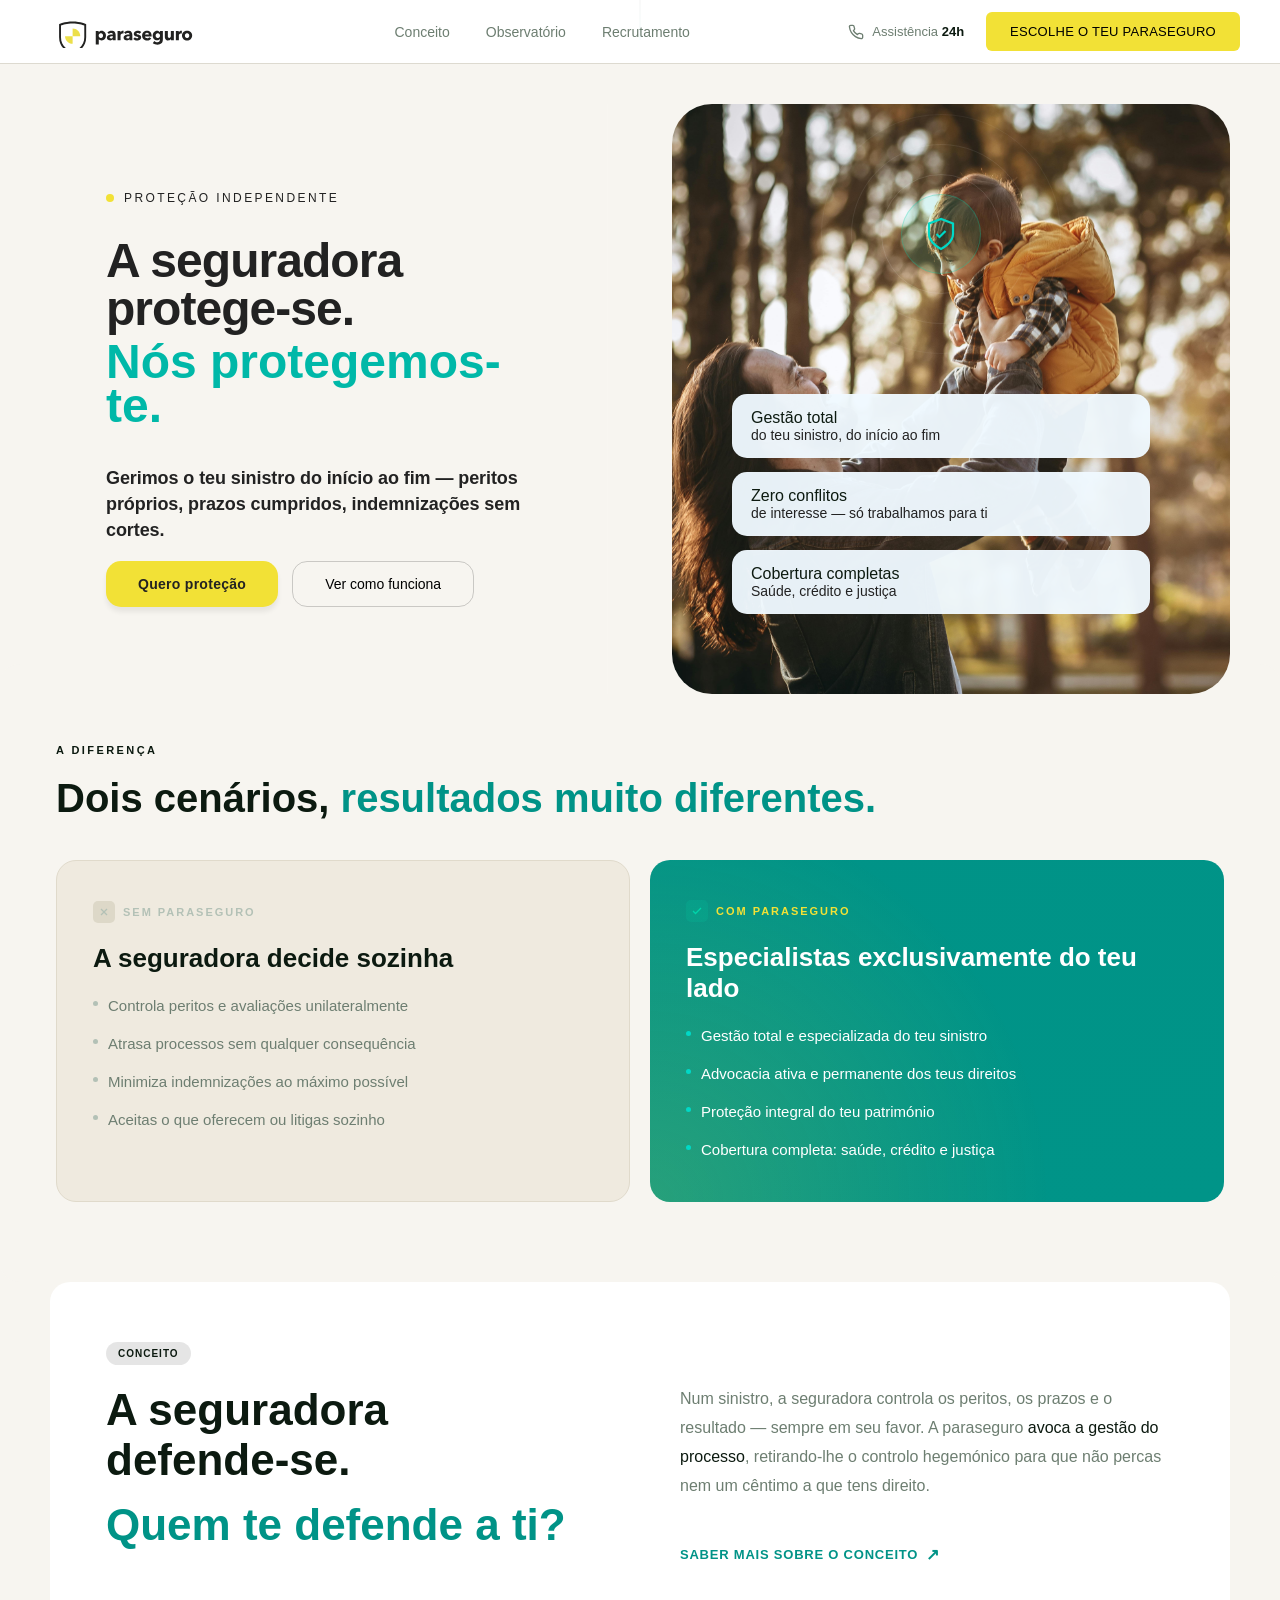
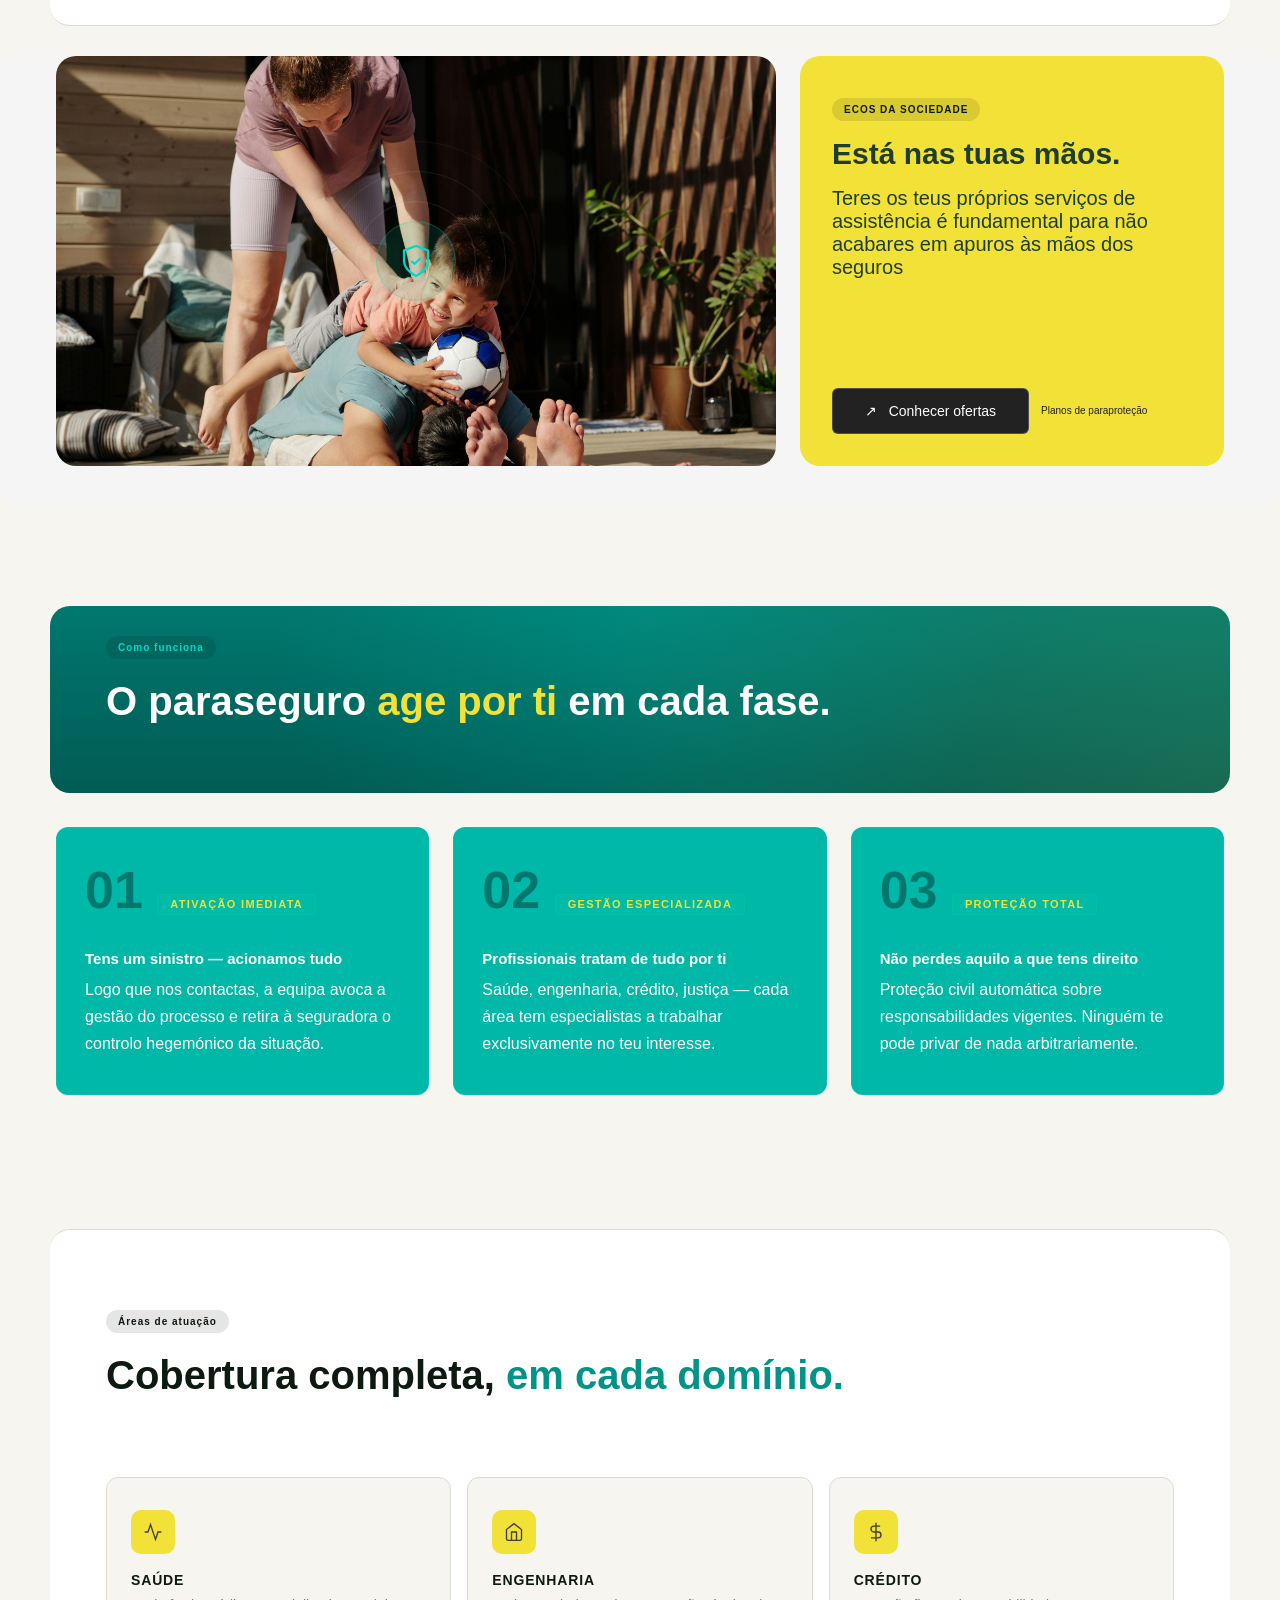
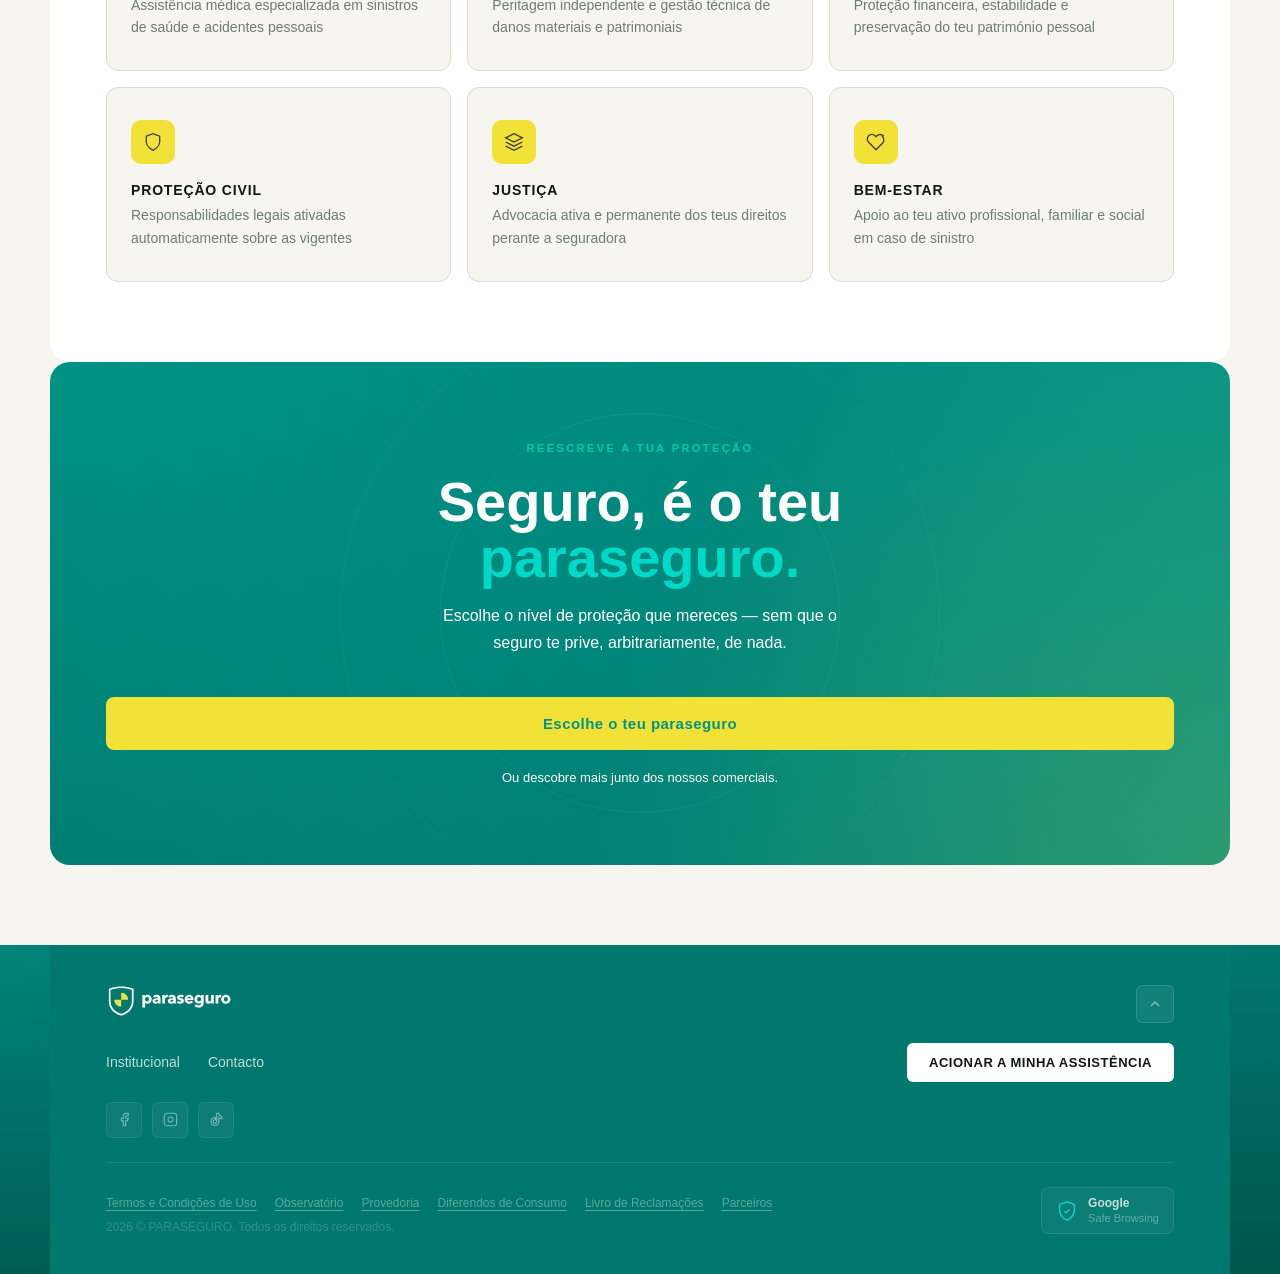
==== commit ddbe56a0: "Visual alternativo v1" ====
--- a/index.html
+++ b/index.html
@@ -8,7 +8,8 @@
   <link rel="preconnect" href="https://fonts.googleapis.com">
   <link rel="stylesheet" href="styles.css">
   <link
-    href="https://fonts.googleapis.com/css2?family=Cormorant+Garamond:ital,wght@0,400;0,600;0,700;1,400;1,600&family=Outfit:wght@300;400;500;600;700&display=swap" rel="stylesheet">
+    href="https://fonts.googleapis.com/css2?family=Cormorant+Garamond:ital,wght@0,400;0,600;0,700;1,400;1,600&family=Outfit:wght@300;400;500;600;700&display=swap"
+    rel="stylesheet">
 </head>
 
 <body>
@@ -19,7 +20,8 @@
     <div class="scroll-shield-track">
       <div class="scroll-shield-fill" id="scrollShieldFill"></div>
       <div class="scroll-shield-marker" id="scrollShieldMarker">
-        <svg viewBox="0 0 24 24" fill="none" stroke="currentColor" stroke-width="2.2" stroke-linecap="round" stroke-linejoin="round" aria-hidden="true">
+        <svg viewBox="0 0 24 24" fill="none" stroke="currentColor" stroke-width="2.2" stroke-linecap="round"
+          stroke-linejoin="round" aria-hidden="true">
           <path d="M12 22s8-4 8-10V5l-8-3-8 3v7c0 6 8 10 8 10z"></path>
         </svg>
       </div>
@@ -42,8 +44,11 @@
       </ul>
       <div class="nav-actions">
         <a href="#" class="nav-assist" aria-label="Pedir assistência 24 horas">
-          <svg class="nav-assist-icon" viewBox="0 0 24 24" fill="none" stroke="currentColor" stroke-width="2" stroke-linecap="round" stroke-linejoin="round" aria-hidden="true">
-            <path d="M22 16.92v3a2 2 0 0 1-2.18 2 19.79 19.79 0 0 1-8.63-3.07 19.5 19.5 0 0 1-6-6 19.79 19.79 0 0 1-3.07-8.67A2 2 0 0 1 4.11 2h3a2 2 0 0 1 2 1.72 12.84 12.84 0 0 0 .7 2.81 2 2 0 0 1-.45 2.11L8.09 9.91a16 16 0 0 0 6 6l1.27-1.27a2 2 0 0 1 2.11-.45 12.84 12.84 0 0 0 2.81.7A2 2 0 0 1 22 16.92z"></path>
+          <svg class="nav-assist-icon" viewBox="0 0 24 24" fill="none" stroke="currentColor" stroke-width="2"
+            stroke-linecap="round" stroke-linejoin="round" aria-hidden="true">
+            <path
+              d="M22 16.92v3a2 2 0 0 1-2.18 2 19.79 19.79 0 0 1-8.63-3.07 19.5 19.5 0 0 1-6-6 19.79 19.79 0 0 1-3.07-8.67A2 2 0 0 1 4.11 2h3a2 2 0 0 1 2 1.72 12.84 12.84 0 0 0 .7 2.81 2 2 0 0 1-.45 2.11L8.09 9.91a16 16 0 0 0 6 6l1.27-1.27a2 2 0 0 1 2.11-.45 12.84 12.84 0 0 0 2.81.7A2 2 0 0 1 22 16.92z">
+            </path>
           </svg>
           <span class="nav-assist-text">Assistência <strong>24h</strong></span>
         </a>
@@ -64,8 +69,11 @@
       <div class="nav-mobile-actions">
         <a href="planos.html" class="nav-cta">ESCOLHE O TEU PARASEGURO</a>
         <a href="#" class="nav-assist nav-assist-mobile" aria-label="Pedir assistência 24 horas">
-          <svg class="nav-assist-icon" viewBox="0 0 24 24" fill="none" stroke="currentColor" stroke-width="2" stroke-linecap="round" stroke-linejoin="round" aria-hidden="true">
-            <path d="M22 16.92v3a2 2 0 0 1-2.18 2 19.79 19.79 0 0 1-8.63-3.07 19.5 19.5 0 0 1-6-6 19.79 19.79 0 0 1-3.07-8.67A2 2 0 0 1 4.11 2h3a2 2 0 0 1 2 1.72 12.84 12.84 0 0 0 .7 2.81 2 2 0 0 1-.45 2.11L8.09 9.91a16 16 0 0 0 6 6l1.27-1.27a2 2 0 0 1 2.11-.45 12.84 12.84 0 0 0 2.81.7A2 2 0 0 1 22 16.92z"></path>
+          <svg class="nav-assist-icon" viewBox="0 0 24 24" fill="none" stroke="currentColor" stroke-width="2"
+            stroke-linecap="round" stroke-linejoin="round" aria-hidden="true">
+            <path
+              d="M22 16.92v3a2 2 0 0 1-2.18 2 19.79 19.79 0 0 1-8.63-3.07 19.5 19.5 0 0 1-6-6 19.79 19.79 0 0 1-3.07-8.67A2 2 0 0 1 4.11 2h3a2 2 0 0 1 2 1.72 12.84 12.84 0 0 0 .7 2.81 2 2 0 0 1-.45 2.11L8.09 9.91a16 16 0 0 0 6 6l1.27-1.27a2 2 0 0 1 2.11-.45 12.84 12.84 0 0 0 2.81.7A2 2 0 0 1 22 16.92z">
+            </path>
           </svg>
           <span class="nav-assist-text">Assistência <strong>24h</strong></span>
         </a>
@@ -74,7 +82,7 @@
   </nav>
 
   <!-- ═══════ HERO ═══════ -->
-  <section class="hero">
+  <!-- <section class="hero">
     <div class="hero-left">
       <div class="hero-eyebrow">
         <div class="hero-eyebrow-dot"></div>
@@ -127,8 +135,8 @@
         </div>
       </div>
     </div>
-  </section>
-
+  </section> 
+  
   <div class="marquee-wrap">
     <div class="marquee-inner">
       <span>Saúde</span><span class="accent">·</span>
@@ -146,11 +154,61 @@
       <span>Estabilidade financeira</span><span class="accent">·</span>
       <span>Rendimento garantido</span><span class="accent">·</span>
     </div>
-  </div>
+  </div>-->
+
+  <section class="hero">
+    <div class="hero-left">
+      <div class="hero-eyebrow">
+        <div class="hero-eyebrow-dot"></div>
+        <span>Proteção independente</span>
+      </div>
+      <h1 class="hero-title">A seguradora protege-se.</h1>
+      <span class="hero-title-accent">Nós protegemos-te.</span>
+      <p class="hero-subhead">Gerimos o teu sinistro do início ao fim — peritos próprios, prazos cumpridos,
+        indemnizações sem cortes.</p>
+      <!-- <p class="hero-desc">Quando tens um sinistro, a seguradora gere tudo em seu favor. O paraseguro retira-lhe esse
+        controlo — e garante que não perdes aquilo a que tens direito.</p> -->
+      <div class="hero-actions">
+        <button class="btn-yellow">Quero proteção</button>
+        <button class="btn-ghost">Ver como funciona</button>
+      </div>
+    </div>
+    <div class="hero-right">
+      <div class="hero-right-blend">
+        <div class="hero-shield">
+          <div class="shield-ring-1"></div>
+          <div class="shield-ring-2"></div>
+          <div class="shield-ring-3"></div>
+          <div class="shield-core">
+            <svg viewBox="0 0 24 24">
+              <path d="M12 22s8-4 8-10V5l-8-3-8 3v7c0 6 8 10 8 10z" />
+              <path d="M9 12l2 2 4-4" />
+            </svg>
+          </div>
+        </div>
+        <div class="hero-proof-list">
+          <div class="hero-proof-item">
+            <div>Gestão total</div>
+            <div class="hero-proof-text"><strong>do teu sinistro, do início ao fim</strong></div>
+          </div>
+          <div class="hero-proof-item">
+             <div>Zero conflitos</div>
+            <div class="hero-proof-text"><strong>de interesse — só trabalhamos para ti</strong></div>
+          </div>
+          <div class="hero-proof-item">
+             <div>Cobertura completas</div>
+            <div class="hero-proof-text"><strong>Saúde, crédito e justiça</strong></div>
+          </div>
+        </div>
+      </div>
+    </div>
+  </section>
+
+
 
   <!-- ═══════ VERSUS ═══════ -->
   <section class="versus">
-    <div class="section-eyebrow"><span class="badge">A diferença</span></div>
+    <div class="section-eyebrow">A DIFERENÇA</div>
     <h2 class="section-title">Dois cenários, <em>resultados muito diferentes.</em></h2>
     <div class="versus-grid">
       <div class="vs-card bad">
@@ -330,7 +388,8 @@
     <div class="cta-ring-2"></div>
     <div class="cta-eyebrow">Reescreve a tua proteção</div>
     <h2 class="cta-title">Seguro, é o teu<br /><em>paraseguro.</em></h2>
-    <p class="cta-sub">Escolhe o nível de proteção que mereces — sem que o seguro te prive, arbitrariamente, de nada.</p>
+    <p class="cta-sub">Escolhe o nível de proteção que mereces — sem que o seguro te prive, arbitrariamente, de nada.
+    </p>
     <button class="cta-btn">Escolhe o teu paraseguro</button>
     <p class="cta-legal">Ou descobre mais junto dos nossos comerciais.</p>
   </section>
@@ -344,7 +403,8 @@
         <div class="footer-logo">
           <h1><a href="https://paraseguro.pt/">PARASEGURO</a></h1>
         </div>
-        <button class="footer-scroll-top" onclick="window.scrollTo({top:0,behavior:'smooth'})" aria-label="Voltar ao topo">
+        <button class="footer-scroll-top" onclick="window.scrollTo({top:0,behavior:'smooth'})"
+          aria-label="Voltar ao topo">
           <svg viewBox="0 0 24 24" fill="none" stroke="currentColor" stroke-width="2">
             <polyline points="18 15 12 9 6 15"></polyline>
           </svg>
@@ -376,7 +436,8 @@
         </div>
         <div class="footer-social-icon">
           <svg viewBox="0 0 24 24">
-            <path d="M19.59 6.69a4.83 4.83 0 0 1-3.77-4.25V2h-3.45v13.67a2.89 2.89 0 0 1-2.88 2.5 2.89 2.89 0 0 1-2.89-2.89 2.89 2.89 0 0 1 2.89-2.89c.28 0 .54.04.79.1V9.01a6.27 6.27 0 0 0-.79-.05 6.34 6.34 0 0 0-6.34 6.34 6.34 6.34 0 0 0 6.34 6.34 6.34 6.34 0 0 0 6.33-6.34V9.12a8.16 8.16 0 0 0 4.77 1.52V7.22a4.85 4.85 0 0 1-1-.53z" />
+            <path
+              d="M19.59 6.69a4.83 4.83 0 0 1-3.77-4.25V2h-3.45v13.67a2.89 2.89 0 0 1-2.88 2.5 2.89 2.89 0 0 1-2.89-2.89 2.89 2.89 0 0 1 2.89-2.89c.28 0 .54.04.79.1V9.01a6.27 6.27 0 0 0-.79-.05 6.34 6.34 0 0 0-6.34 6.34 6.34 6.34 0 0 0 6.34 6.34 6.34 6.34 0 0 0 6.33-6.34V9.12a8.16 8.16 0 0 0 4.77 1.52V7.22a4.85 4.85 0 0 1-1-.53z" />
           </svg>
         </div>
       </div>
@@ -399,8 +460,8 @@
         </div>
         <div class="footer-gsb">
           <svg viewBox="0 0 24 24" fill="none" stroke="var(--cyan)" stroke-width="1.5">
-            <path d="M12 22s8-4 8-10V5l-8-3-8 3v7c0 6 8 10 8 10z"/>
-            <path d="M9 12l2 2 4-4"/>
+            <path d="M12 22s8-4 8-10V5l-8-3-8 3v7c0 6 8 10 8 10z" />
+            <path d="M9 12l2 2 4-4" />
           </svg>
           <div class="footer-gsb-text">
             <span class="gsb-brand">Google</span>
--- a/styles.css
+++ b/styles.css
@@ -24,6 +24,11 @@
   --emerald-dark: #009488;
   --emerald-deep: #00786e;
   --grey: #222;
+  --white-transparent: #fffffff2;
+
+
+  --gap: 14px;
+  --spacing: .25rem;
 }
 
 html {
@@ -166,7 +171,7 @@
 }
 
 .nav {
-  background: var(--white);
+  background: var(--white-transparent);
   border-bottom: 1px solid var(--rule);
   position: sticky;
   top: 0;
@@ -179,7 +184,7 @@
   display: flex;
   align-items: center;
   justify-content: space-between;
-  padding: 12px 50px;
+  padding: 12px 0px;
   max-width: 1600px;
   margin: 0 auto;
 }
@@ -259,19 +264,20 @@
    ════════════════════════════════════════════════ */
 
 .hero {
-  background:
+ /*  background:
     radial-gradient(circle at 0% 100%, rgba(242, 225, 54, 0.22), transparent 55%),
     radial-gradient(circle at 100% 0%, rgba(0, 217, 199, 0.18), transparent 55%),
-    linear-gradient(135deg, var(--emerald), var(--emerald-dark));
+    linear-gradient(135deg, var(--emerald), var(--emerald-dark)); */
   display: grid;
   grid-template-columns: 1fr 1fr;
+  gap: calc(var(--spacing) * 16);
   min-height: 600px;
   margin-top: 40px;
-  border-radius: 20px 20px 0px 0px;
+  /* border-radius: 20px 20px 0px 0px; */
 }
 
 .hero-left {
-  padding: 80px 80px 80px 80px;
+  padding: 0px 0px;
   display: flex;
   flex-direction: column;
   justify-content: center;
@@ -296,7 +302,7 @@
   font-size: 12px;
   letter-spacing: 0.2em;
   text-transform: uppercase;
-  color: rgba(255, 255, 255, 0.65);
+  color: var(--grey);
   font-weight: 500;
 }
 
@@ -305,17 +311,17 @@
   font-weight: 700;
   font-size: 60px;
   line-height: 0.99;
-  color: #fff;
+  color: var(--grey);
   letter-spacing: -0.02em;
   margin-bottom: 8px;
 }
 
 .hero-title-accent {
   font-family: 'montserrat', sans-serif;
-  font-weight: 600;
+  font-weight: 700;
   font-size: 60px;
   line-height: 0.92;
-  color: var(--cyan);
+  color: var(--cyan-dark);
   display: block;
   margin-bottom: 36px;
 }
@@ -324,7 +330,7 @@
   font-family: 'montserrat', sans-serif;
   font-size: 18px;
   line-height: 1.45;
-  color: #fff;
+  color: var(--grey);
   font-weight: 600;
   max-width: 480px;
   margin-bottom: 18px;
@@ -333,7 +339,7 @@
 
 .hero-desc {
   font-size: 15px;
-  color: rgba(255, 255, 255, 0.78);
+  color: var(--grey);
   line-height: 1.7;
   max-width: 440px;
   font-weight: 300;
@@ -365,36 +371,38 @@
 
 .btn-yellow {
   background: var(--yellow);
-  color: var(--emerald-deep);
+  color: var(--grey);
   font-family: 'montserrat', sans-serif;
   font-size: 14px;
   font-weight: 600;
   padding: 14px 32px;
   border: none;
-  border-radius: 6px;
+  border-radius: 15px;
   cursor: pointer;
   letter-spacing: 0.02em;
-  transition: background 0.2s;
+  box-shadow: 0px 5px 5px #00000011;
+  transition: all 250ms cubic-bezier(.4, 0, .2, 1);
 }
 
 .btn-yellow:hover {
-  background: var(--yellow-dark);
+  transform: translateY(-0.5px);
+  box-shadow: 0px 10px 20px #00000020;
 }
 
 .btn-ghost {
   background: transparent;
-  color: #fff;
+  color: #000000;
   font-family: 'montserrat', sans-serif;
   font-size: 14px;
   padding: 14px 32px;
-  border: 1px solid rgba(255, 255, 255, 0.2);
-  border-radius: 6px;
+  border: 1px solid rgba(23, 23, 23, 0.2);
+  border-radius: 15px;
   cursor: pointer;
   transition: border-color 0.2s;
 }
 
 .btn-ghost:hover {
-  border-color: rgba(255, 255, 255, 0.4);
+  border-color: rgba(27, 27, 27, 0.4);
 }
 
 .hero-right {
@@ -404,11 +412,11 @@
   display: flex;
   flex-direction: column;
   justify-content: space-between;
-  border-radius: 0px 220px 0px 0px;
+  border-radius: 40px
 }
 
 .hero-right-blend {
-  background: rgba(0, 0, 0, 0.1);
+  /* background: rgba(0, 0, 0, 0.1); */
   position: relative;
   padding: 80px 80px 80px 60px;
   border-radius: 28px 158px 0px 0px;
@@ -471,18 +479,15 @@
 .hero-proof-list {
   display: flex;
   flex-direction: column;
-  gap: 12px;
+  gap: var(--gap);
   margin-top: 40px;
 }
 
 .hero-proof-item {
-  display: flex;
-  align-items: center;
-  gap: 14px;
   padding: 14px 18px;
-  background: rgba(255, 255, 255, 0.09);
+  background: #f0f9fff5 ;
   border: 1px solid rgba(255, 255, 255, 0.06);
-  border-radius: 6px;
+  border-radius: 15px;
 }
 
 .hero-proof-icon {
@@ -501,12 +506,12 @@
 
 .hero-proof-text {
   font-size: 14px;
-  color: rgb(255, 255, 255);
+  color: var(--grey);
   font-weight: 300;
 }
 
 .hero-proof-text strong {
-  color: #fff;
+  color: var(--grey);
   font-weight: 500;
 }
 
@@ -560,25 +565,12 @@
   border-bottom: 1px solid var(--rule);
 }
 
-
 .section-eyebrow {
   font-size: 11px;
   letter-spacing: 0.22em;
-  text-transform: uppercase;
-  color: var(--emerald);
   font-weight: 600;
   margin-bottom: 20px;
-  display: flex;
-  align-items: center;
   gap: 12px;
-}
-
-.section-eyebrow::before {
-  content: '';
-  width: 24px;
-  height: 2px;
-  background: var(--cyan);
-  display: block;
 }
 
 .conceito-grid {
@@ -638,7 +630,7 @@
 
 .versus {
   background: var(--chalk);
-  padding: 100px 80px;
+  padding: 80px 80px;
 }
 
 .section-title {
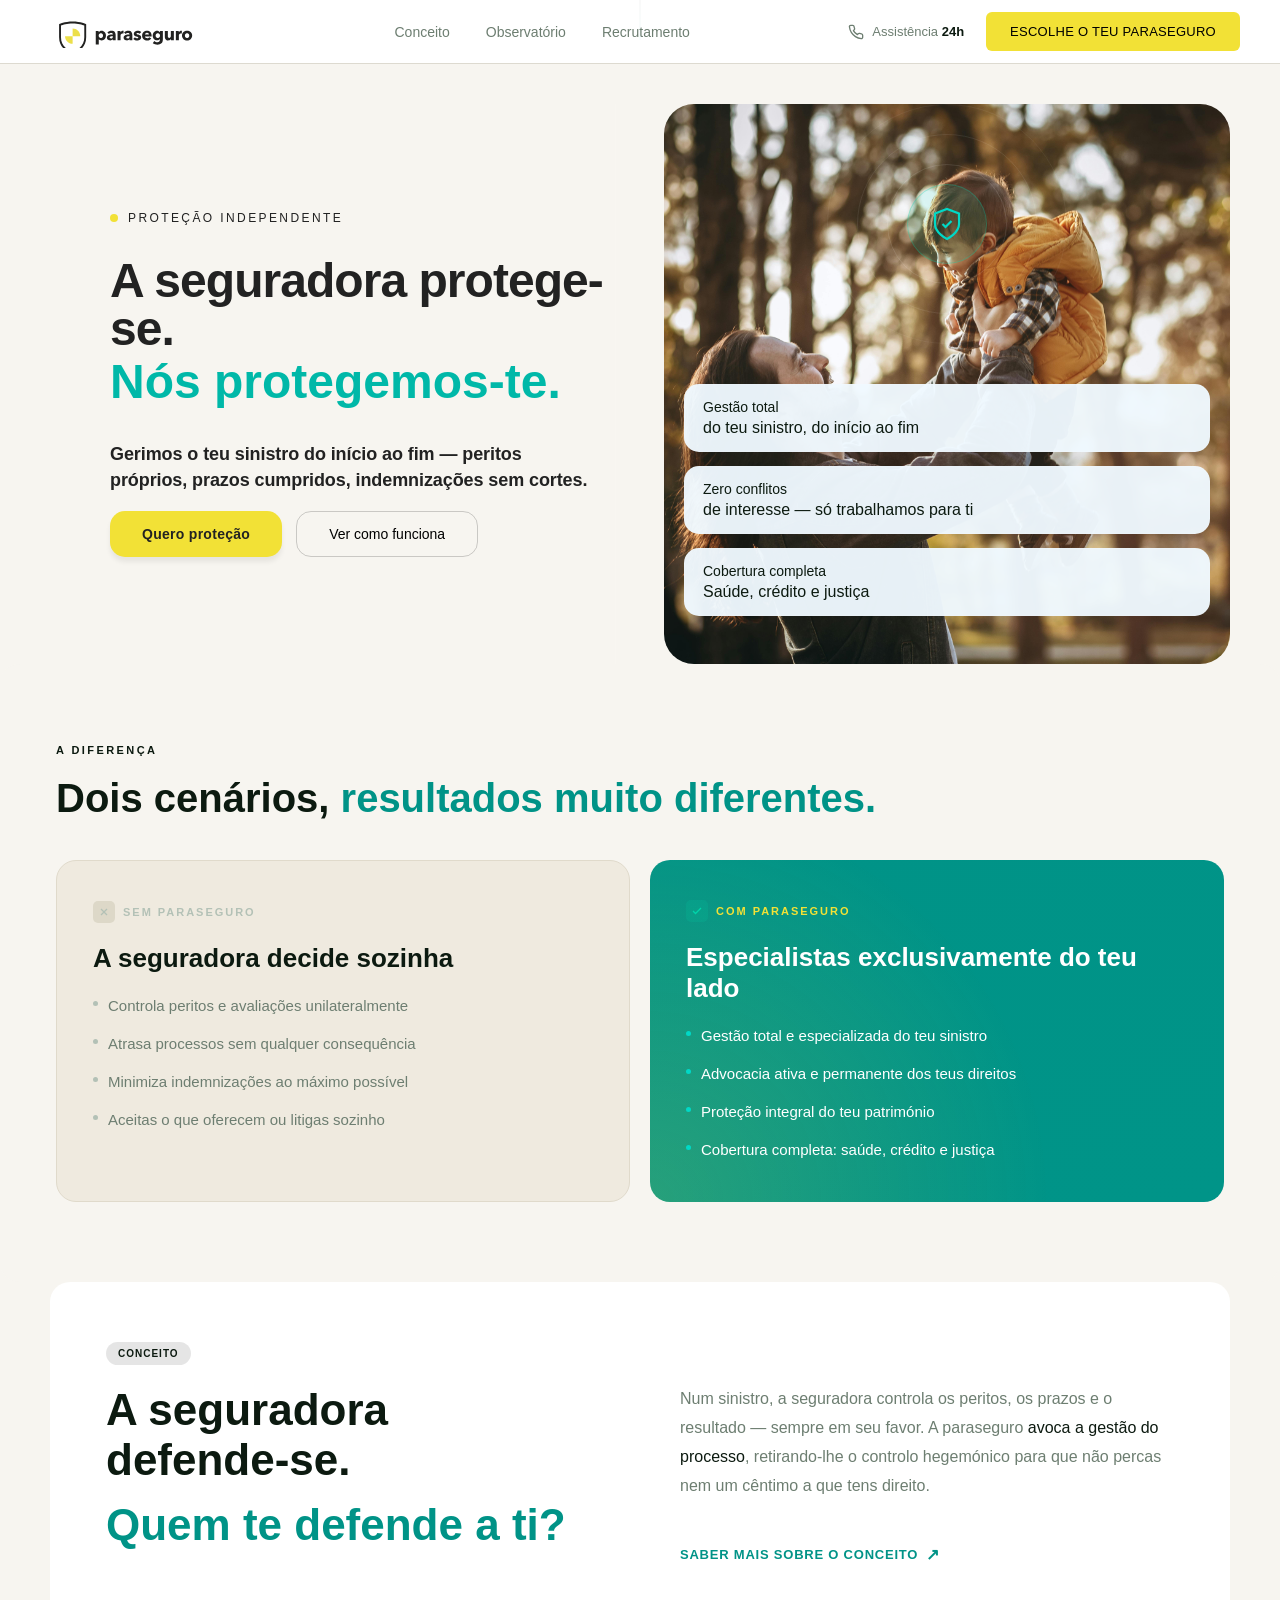
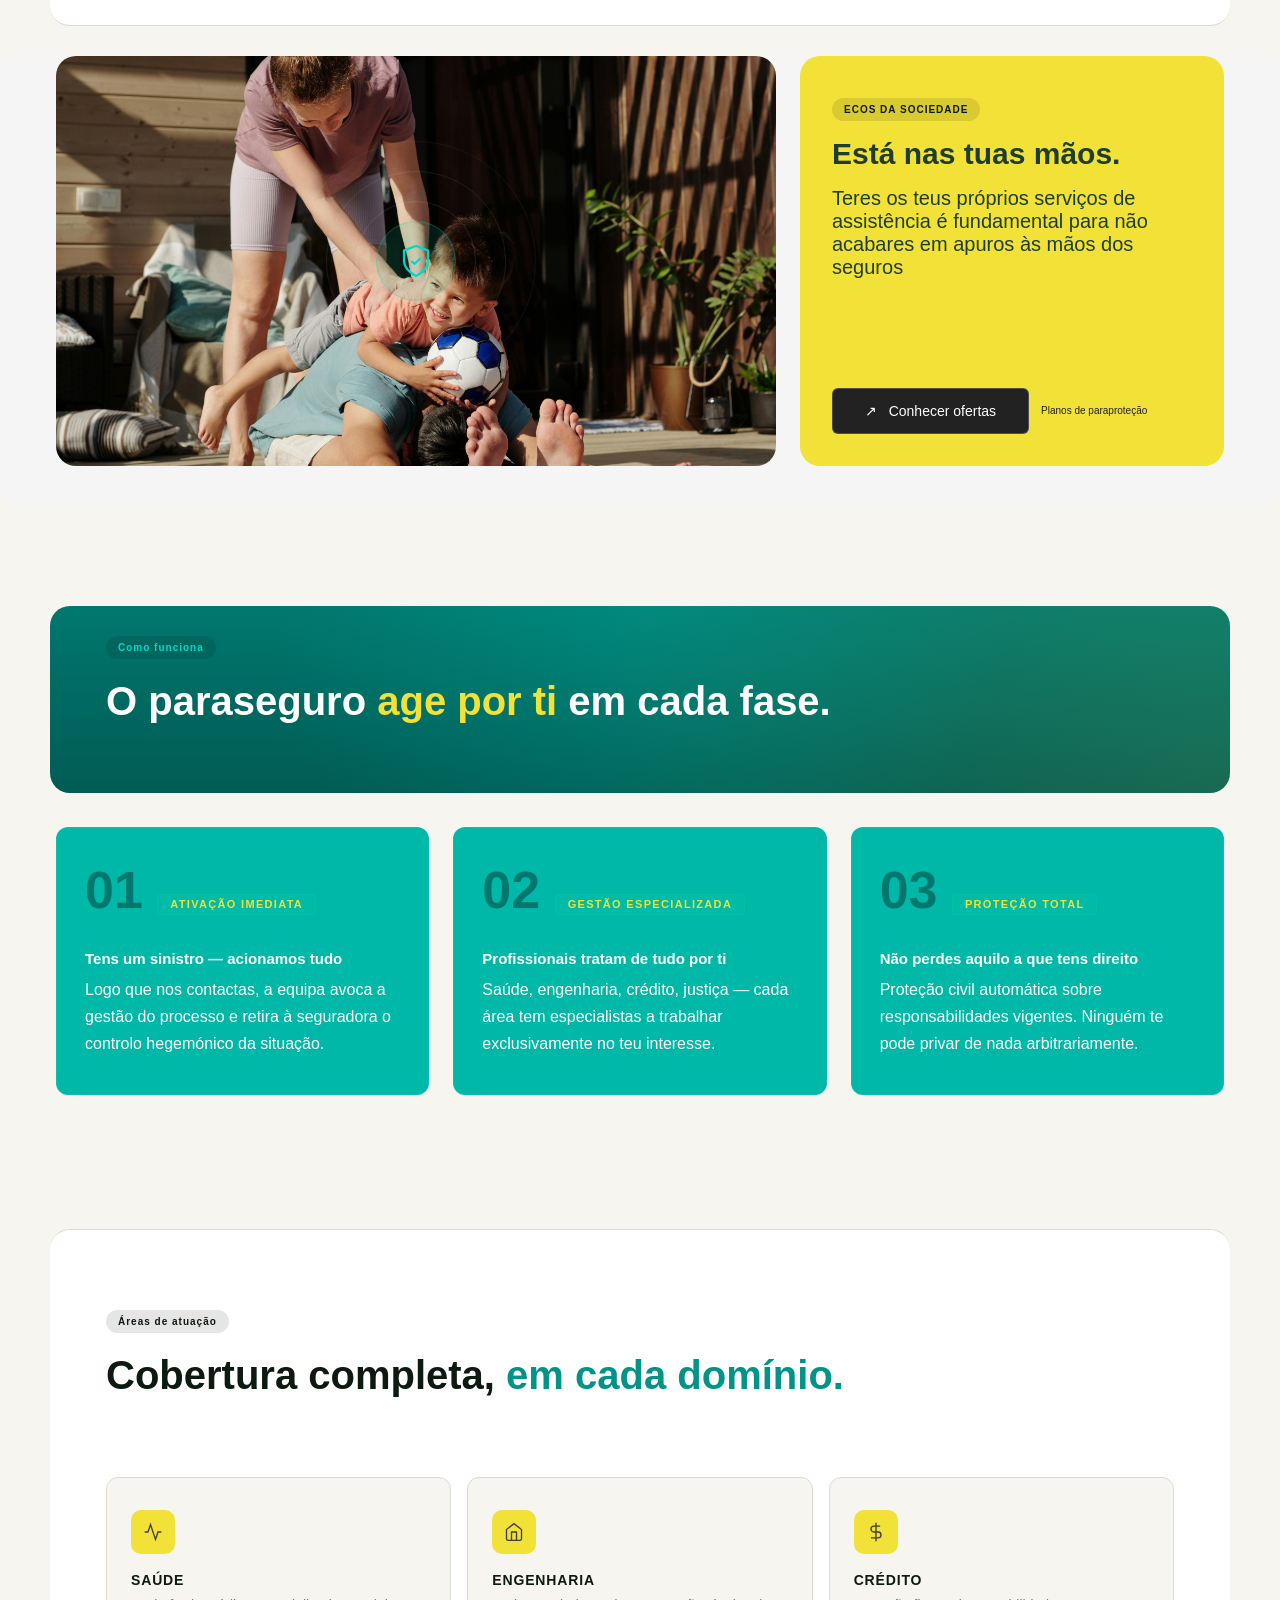
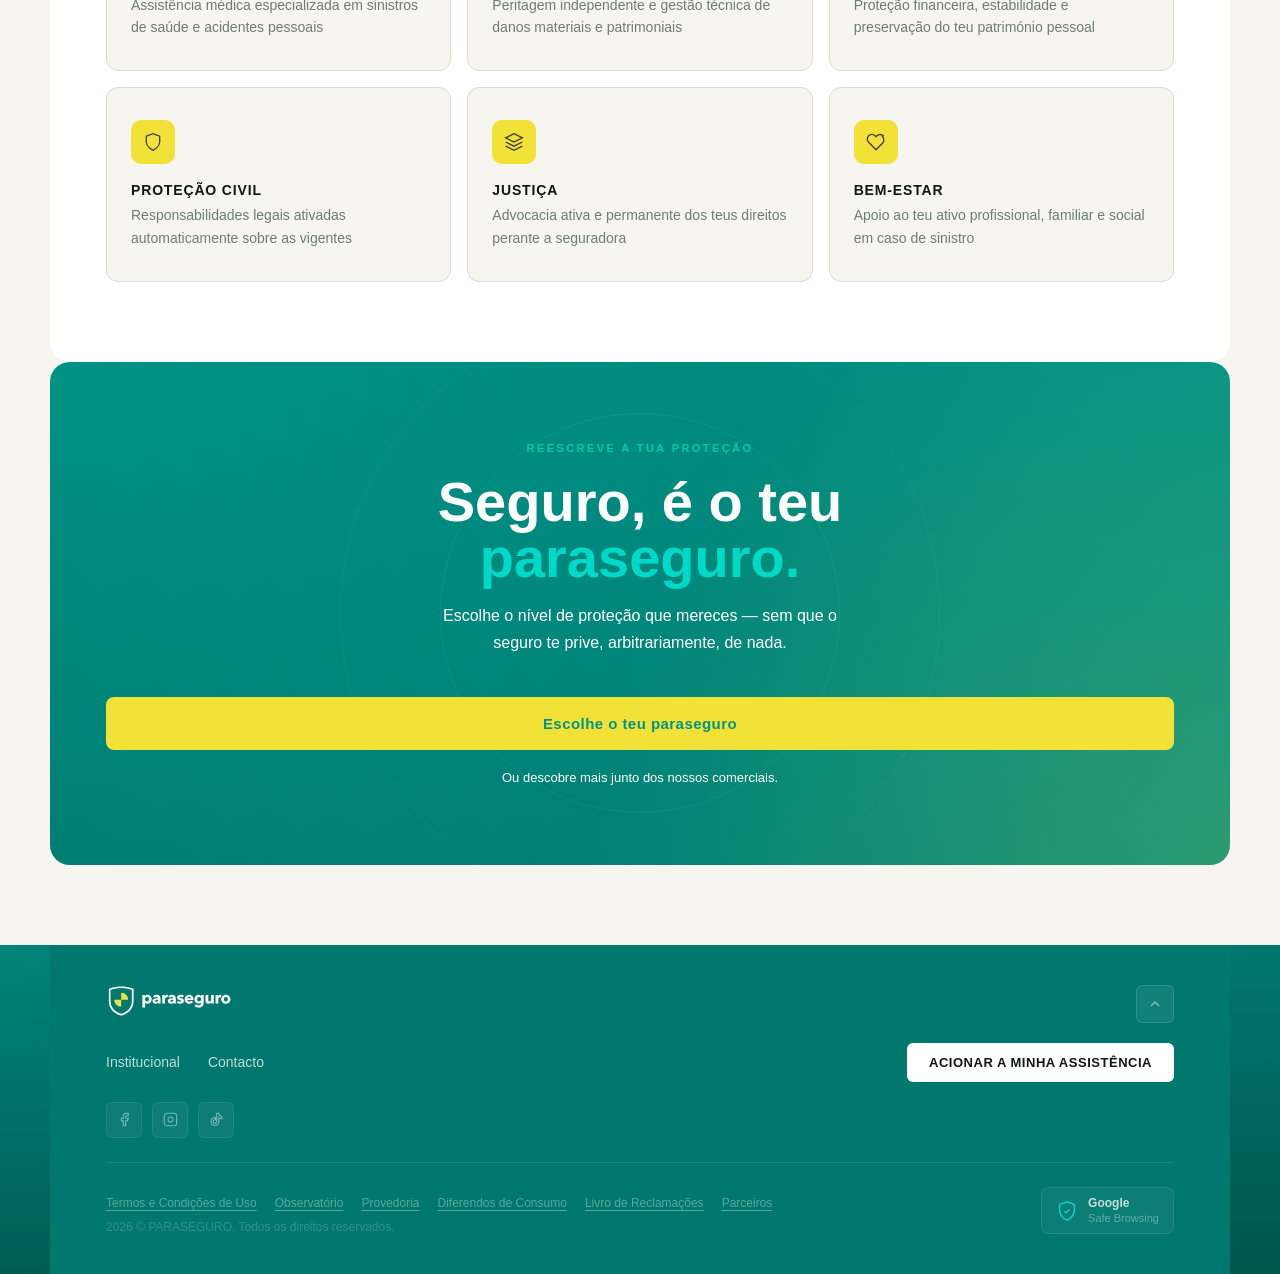
==== commit 1648e1fa: "update branch visual alternativo" ====
--- a/index.html
+++ b/index.html
@@ -188,16 +188,16 @@
         </div>
         <div class="hero-proof-list">
           <div class="hero-proof-item">
-            <div>Gestão total</div>
-            <div class="hero-proof-text"><strong>do teu sinistro, do início ao fim</strong></div>
-          </div>
-          <div class="hero-proof-item">
-             <div>Zero conflitos</div>
-            <div class="hero-proof-text"><strong>de interesse — só trabalhamos para ti</strong></div>
-          </div>
-          <div class="hero-proof-item">
-             <div>Cobertura completas</div>
-            <div class="hero-proof-text"><strong>Saúde, crédito e justiça</strong></div>
+            <div class="title">Gestão total</div>
+            <div>do teu sinistro, do início ao fim</div>
+          </div>
+          <div class="hero-proof-item">
+             <div class="title">Zero conflitos</div>
+            <div>de interesse — só trabalhamos para ti</div>
+          </div>
+          <div class="hero-proof-item">
+             <div class="title">Cobertura completa</div>
+            <div>Saúde, crédito e justiça</div>
           </div>
         </div>
       </div>
--- a/styles.css
+++ b/styles.css
@@ -270,14 +270,14 @@
     linear-gradient(135deg, var(--emerald), var(--emerald-dark)); */
   display: grid;
   grid-template-columns: 1fr 1fr;
-  gap: calc(var(--spacing) * 16);
+  gap: calc(var(--spacing) * 12);
   min-height: 600px;
   margin-top: 40px;
   /* border-radius: 20px 20px 0px 0px; */
 }
 
 .hero-left {
-  padding: 0px 0px;
+  padding-left: 60px;
   display: flex;
   flex-direction: column;
   justify-content: center;
@@ -412,14 +412,14 @@
   display: flex;
   flex-direction: column;
   justify-content: space-between;
-  border-radius: 40px
+  border-radius: 30px;
 }
 
 .hero-right-blend {
   /* background: rgba(0, 0, 0, 0.1); */
   position: relative;
-  padding: 80px 80px 80px 60px;
-  border-radius: 28px 158px 0px 0px;
+  /* padding: 80px 80px 80px 60px; */
+  /* border-radius: 28px 158px 0px 0px; */
 }
 
 .hero-shield {
@@ -481,6 +481,7 @@
   flex-direction: column;
   gap: var(--gap);
   margin-top: 40px;
+  padding: 0px 20px;
 }
 
 .hero-proof-item {
@@ -488,6 +489,13 @@
   background: #f0f9fff5 ;
   border: 1px solid rgba(255, 255, 255, 0.06);
   border-radius: 15px;
+}
+
+.hero-proof-item .title{
+  font-size: 14px;
+  font-weight: 500;
+  color:var(--grey) 40%;
+  margin-bottom: 4px;
 }
 
 .hero-proof-icon {
@@ -1658,12 +1666,12 @@
     min-height: 560px;
   }
   .hero-right-blend{
-    padding: 10px 80px 80px 60px;
-  }
-
-  .hero-left {
-    padding: 60px 56px;
-  }
+    /* padding: 10px 80px 80px 60px; */
+  }
+
+  /* .hero-left {
+    padding: 60px 0px;
+  } */
 
   .hero-title,
   .hero-title-accent {
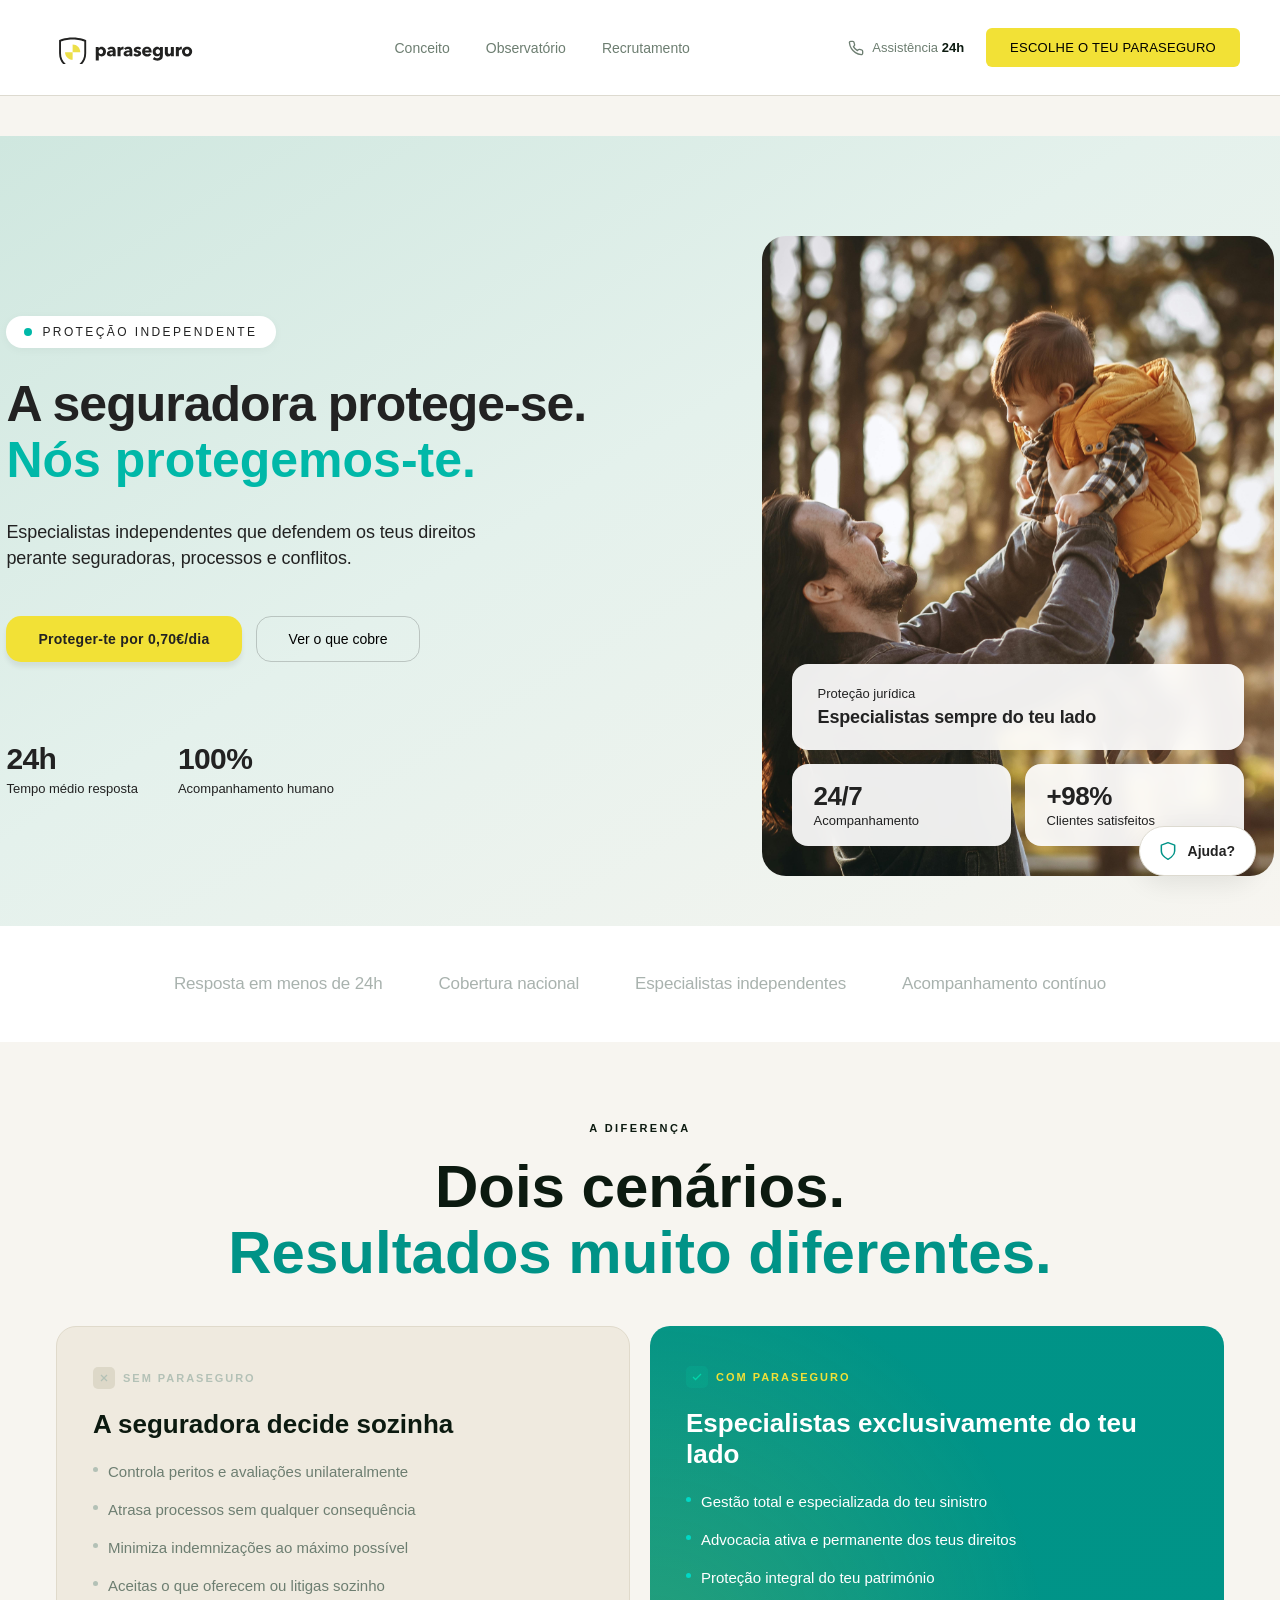
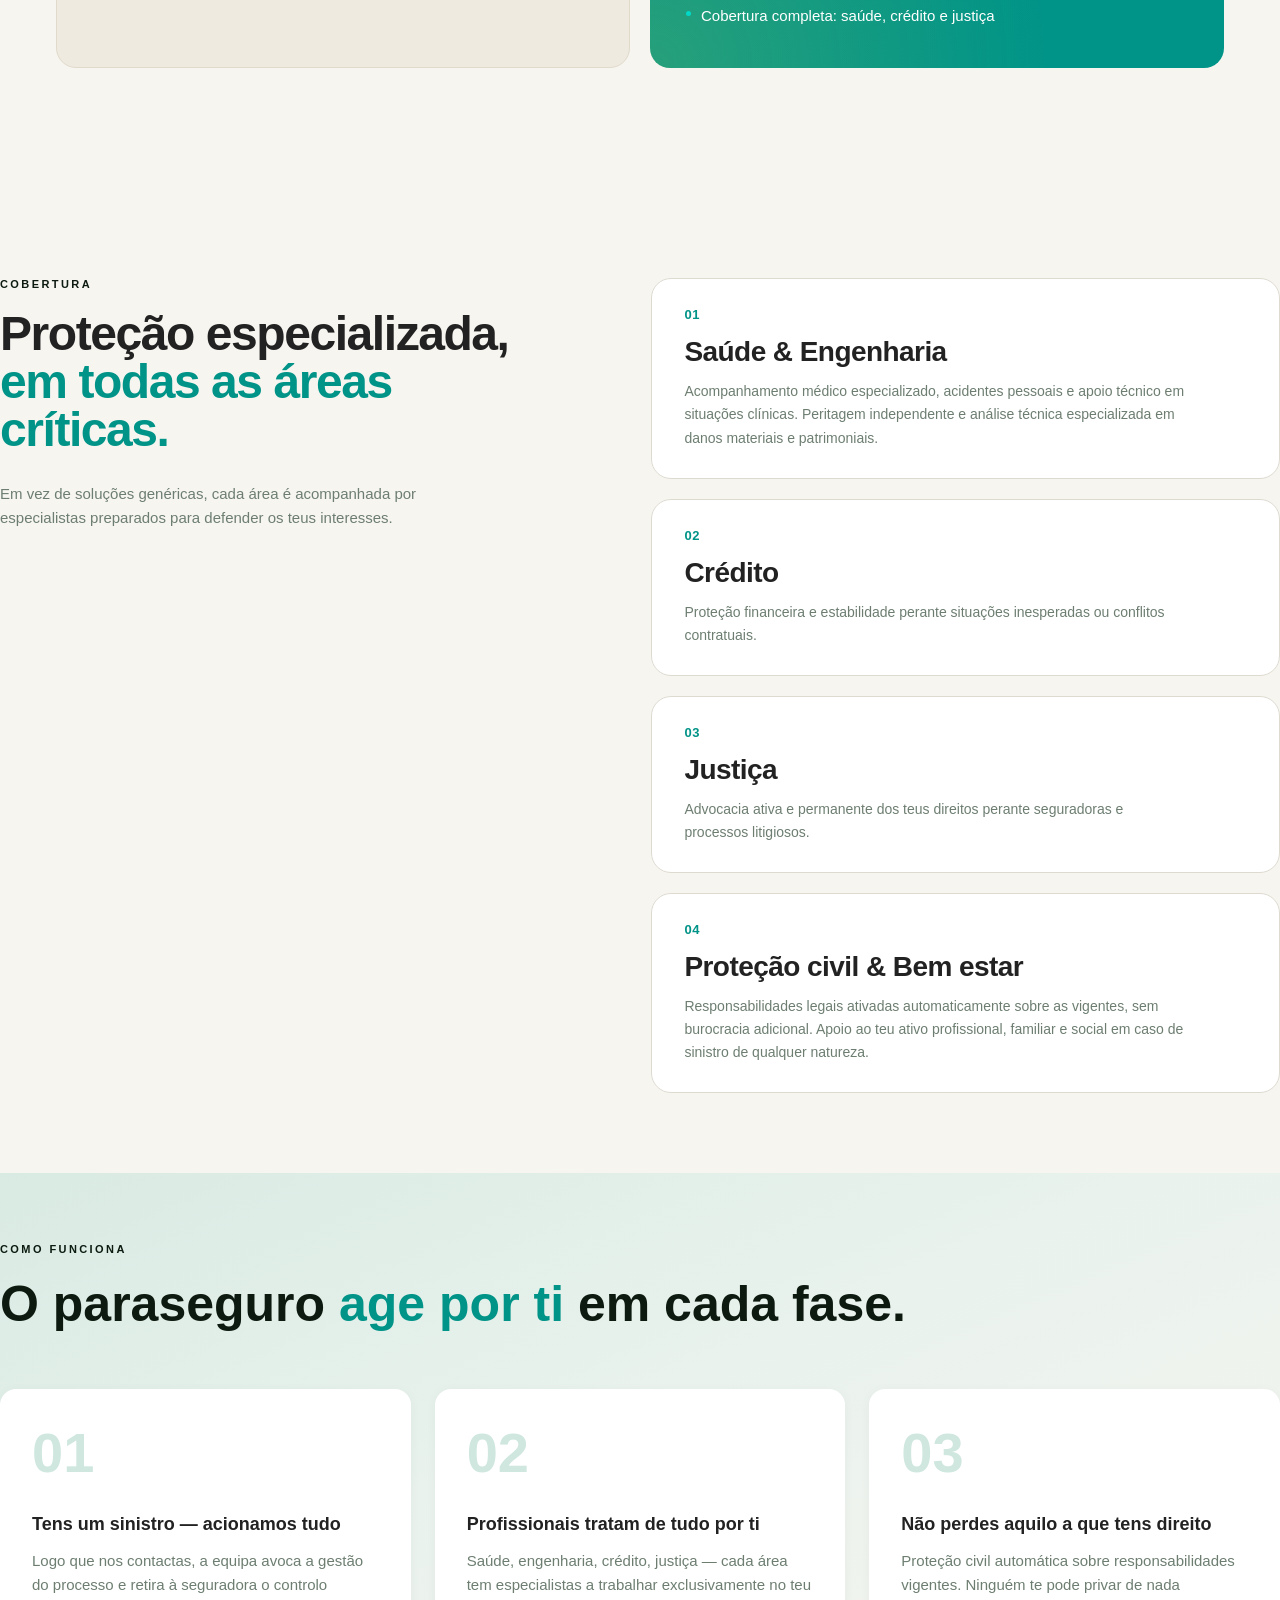
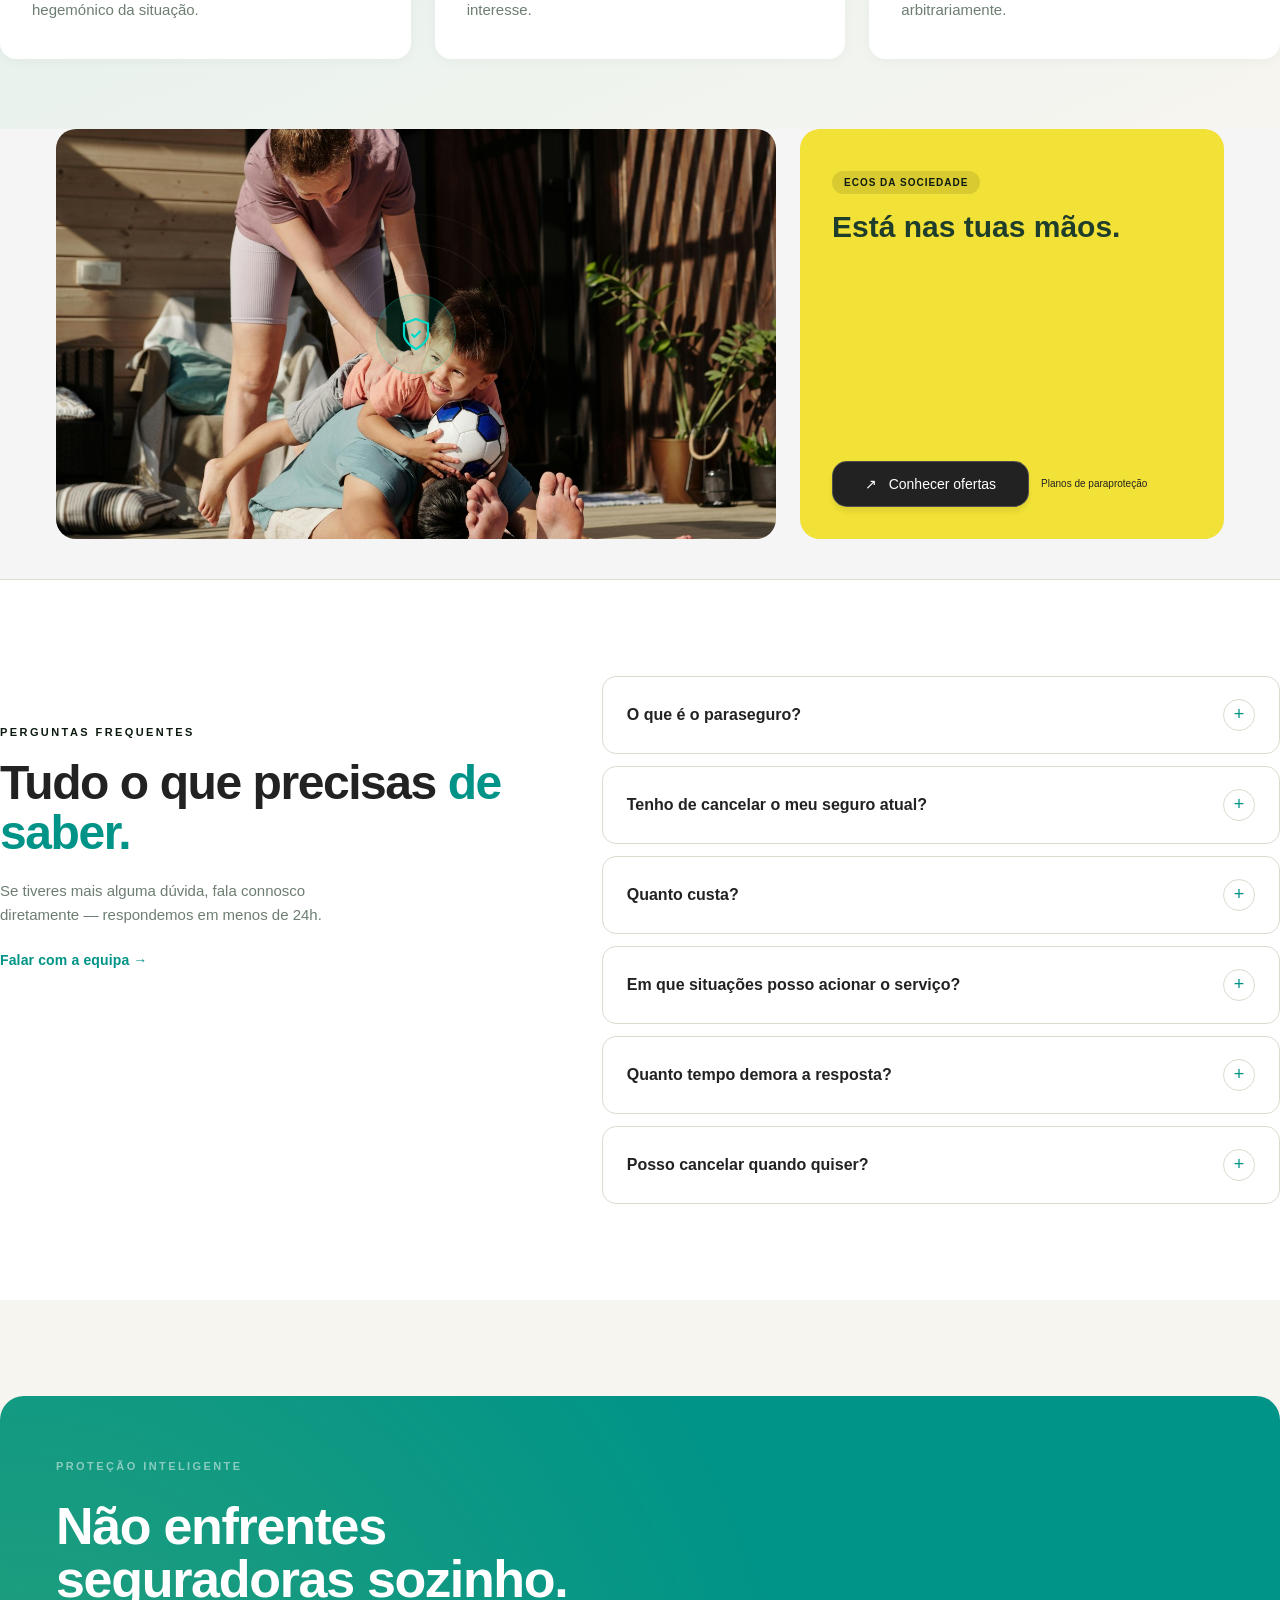
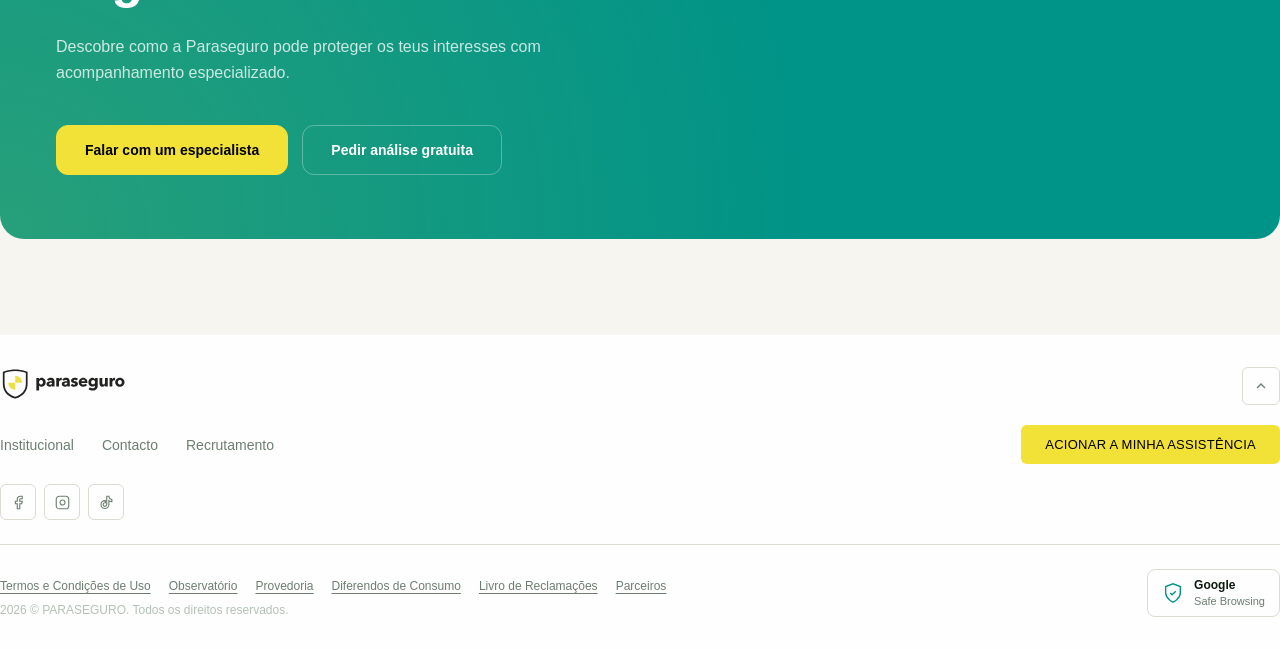
==== commit a1c628aa: "pagina principal fechada" ====
--- a/index.html
+++ b/index.html
@@ -157,59 +157,78 @@
   </div>-->
 
   <section class="hero">
-    <div class="hero-left">
-      <div class="hero-eyebrow">
-        <div class="hero-eyebrow-dot"></div>
-        <span>Proteção independente</span>
-      </div>
-      <h1 class="hero-title">A seguradora protege-se.</h1>
-      <span class="hero-title-accent">Nós protegemos-te.</span>
-      <p class="hero-subhead">Gerimos o teu sinistro do início ao fim — peritos próprios, prazos cumpridos,
-        indemnizações sem cortes.</p>
-      <!-- <p class="hero-desc">Quando tens um sinistro, a seguradora gere tudo em seu favor. O paraseguro retira-lhe esse
-        controlo — e garante que não perdes aquilo a que tens direito.</p> -->
-      <div class="hero-actions">
-        <button class="btn-yellow">Quero proteção</button>
-        <button class="btn-ghost">Ver como funciona</button>
-      </div>
-    </div>
-    <div class="hero-right">
-      <div class="hero-right-blend">
-        <div class="hero-shield">
-          <div class="shield-ring-1"></div>
-          <div class="shield-ring-2"></div>
-          <div class="shield-ring-3"></div>
-          <div class="shield-core">
-            <svg viewBox="0 0 24 24">
-              <path d="M12 22s8-4 8-10V5l-8-3-8 3v7c0 6 8 10 8 10z" />
-              <path d="M9 12l2 2 4-4" />
-            </svg>
-          </div>
-        </div>
-        <div class="hero-proof-list">
-          <div class="hero-proof-item">
-            <div class="title">Gestão total</div>
-            <div>do teu sinistro, do início ao fim</div>
-          </div>
-          <div class="hero-proof-item">
-             <div class="title">Zero conflitos</div>
-            <div>de interesse — só trabalhamos para ti</div>
-          </div>
-          <div class="hero-proof-item">
-             <div class="title">Cobertura completa</div>
-            <div>Saúde, crédito e justiça</div>
-          </div>
-        </div>
-      </div>
-    </div>
-  </section>
-
-
+    <div class="hero-inner max-w">
+      <div class="hero-left">
+        <div class="hero-eyebrow">
+          <div class="hero-eyebrow-dot"></div>
+          <span>Proteção independente</span>
+        </div>
+        <h1 class="hero-title">A seguradora protege-se.</h1>
+        <span class="hero-title-accent">Nós protegemos-te.</span>
+        <p class="hero-subhead">Especialistas independentes que defendem os teus direitos perante seguradoras, processos
+          e conflitos.</p>
+        <div class="hero-actions">
+          <button class="btn-yellow">Proteger-te por 0,70€/dia</button>
+          <button class="btn-ghost">Ver o que cobre</button>
+        </div>
+        <div class="hero-stats">
+          <div class="hero-stat">
+            <div class="hero-stat-value">24h</div>
+            <div class="hero-stat-label">Tempo médio resposta</div>
+          </div>
+          <div class="hero-stat">
+            <div class="hero-stat-value">100%</div>
+            <div class="hero-stat-label">Acompanhamento humano</div>
+          </div>
+        </div>
+      </div>
+      <div class="hero-right">
+        <div class="hero-overlay">
+          <div class="hero-card-top">
+            <div class="hero-card-eyebrow">Proteção jurídica</div>
+            <div class="hero-card-title">Especialistas sempre do teu lado</div>
+          </div>
+          <div class="hero-card-bottom">
+            <div class="hero-mini-card">
+              <div class="hero-mini-value">24/7</div>
+              <div class="hero-mini-label">Acompanhamento</div>
+            </div>
+            <div class="hero-mini-card">
+              <div class="hero-mini-value">+98%</div>
+              <div class="hero-mini-label">Clientes satisfeitos</div>
+            </div>
+          </div>
+        </div>
+      </div>
+    </div>
+  </section>
+
+
+
+  <!-- ═══════ LOGO BAR ═══════ -->
+  <section class="logo-bar">
+    <div class="logo-bar-inner max-w">
+      <div class="logo-bar-list">
+        <div class="logo-mark">
+          <span>Resposta em menos de 24h</span>
+        </div>
+        <div class="logo-mark">
+          <span>Cobertura nacional</span>
+        </div>
+        <div class="logo-mark">
+          <span>Especialistas independentes</span>
+        </div>
+        <div class="logo-mark">
+          <span>Acompanhamento contínuo</span>
+        </div>
+      </div>
+    </div>
+  </section>
 
   <!-- ═══════ VERSUS ═══════ -->
-  <section class="versus">
+  <section class="versus max-w">
     <div class="section-eyebrow">A DIFERENÇA</div>
-    <h2 class="section-title">Dois cenários, <em>resultados muito diferentes.</em></h2>
+    <h2 class="section-title">Dois cenários.<br> <em>Resultados muito diferentes.</em></h2>
     <div class="versus-grid">
       <div class="vs-card bad">
         <div class="vs-tag">
@@ -247,24 +266,79 @@
     </div>
   </section>
 
-  <!-- ═══════ CONCEITO ═══════ -->
-  <section class="conceito">
-    <div class="section-eyebrow"><span class="badge">CONCEITO</span></div>
-    <div class="conceito-grid">
-      <div>
-        <h2 class="conceito-title">A seguradora <br>defende-se.<br /><em>Quem te defende a ti?</em></h2>
-      </div>
-      <div>
-        <p class="conceito-body">Num sinistro, a seguradora controla os peritos, os prazos e o resultado — sempre em seu
-          favor. A paraseguro <strong>avoca a gestão do processo</strong>, retirando-lhe o controlo hegemónico para que
-          não percas nem um cêntimo a que tens direito.</p>
-        <div class="section-link">Saber mais sobre o conceito</div>
+  <!-- ═══════ AREAS / COBERTURA ═══════ -->
+  <section class="areas">
+    <div class="areas-inner max-w">
+      <aside class="areas-aside">
+        <div class="section-eyebrow">COBERTURA</div>
+        <h2 class="areas-title">Proteção especializada, <em>em todas as áreas críticas.</em></h2>
+        <p class="areas-body">Em vez de soluções genéricas, cada área é acompanhada por especialistas preparados para
+          defender os teus interesses.</p>
+      </aside>
+      <div class="areas-list">
+        <article class="area-card">
+          <span class="area-num">01</span>
+          <h3 class="area-title">Saúde & Engenharia</h3>
+          <p class="area-text">Acompanhamento médico especializado, acidentes pessoais e apoio técnico em situações
+            clínicas. Peritagem independente e análise técnica especializada em danos materiais e
+            patrimoniais.</p>
+        </article>
+        <article class="area-card">
+          <span class="area-num">02</span>
+          <h3 class="area-title">Crédito</h3>
+          <p class="area-text">Proteção financeira e estabilidade perante situações inesperadas ou conflitos
+            contratuais.</p>
+        </article>
+        <article class="area-card">
+          <span class="area-num">03</span>
+          <h3 class="area-title">Justiça</h3>
+          <p class="area-text">Advocacia ativa e permanente dos teus direitos perante seguradoras e processos
+            litigiosos.</p>
+        </article>
+        <article class="area-card">
+          <span class="area-num">04</span>
+          <h3 class="area-title">Proteção civil & Bem estar</h3>
+          <p class="area-text">Responsabilidades legais ativadas automaticamente sobre as vigentes, sem burocracia
+            adicional. Apoio ao teu ativo profissional, familiar e social em caso de sinistro de qualquer
+            natureza.</p>
+        </article>
+      </div>
+    </div>
+  </section>
+
+  <!-- ═══════ COMO FUNCIONA ═══════ -->
+  <section class="how" id="comoFunciona">
+    <div class="how-inner max-w">
+      <div class="section-eyebrow">COMO FUNCIONA</div>
+      <h2 class="section-title">O paraseguro <em>age por ti</em> em cada fase.</h2>
+      <div class="steps">
+        <div class="step-card">
+          <div class="step-number">01 <div class="step-chip">Ativação imediata</div>
+          </div>
+          <div class="step-title">Tens um sinistro — acionamos tudo</div>
+          <p class="step-text">Logo que nos contactas, a equipa avoca a gestão do processo e retira à seguradora o
+            controlo hegemónico da situação.</p>
+        </div>
+        <div class="step-card">
+          <div class="step-number">02 <div class="step-chip">Gestão especializada</div>
+          </div>
+          <div class="step-title">Profissionais tratam de tudo por ti</div>
+          <p class="step-text">Saúde, engenharia, crédito, justiça — cada área tem especialistas a trabalhar
+            exclusivamente no teu interesse.</p>
+        </div>
+        <div class="step-card">
+          <div class="step-number">03 <div class="step-chip">Proteção total</div>
+          </div>
+          <div class="step-title">Não perdes aquilo a que tens direito</div>
+          <p class="step-text">Proteção civil automática sobre responsabilidades vigentes. Ninguém te pode privar de nada
+            arbitrariamente.</p>
+        </div>
       </div>
     </div>
   </section>
 
   <!-- ═══════ PULLQUOTE ═══════ -->
-  <section class="pullquote">
+  <section class="pullquote max-w">
     <div class="pullquote_left">
       <div class="pq-shield">
         <div class="shield-ring-1"></div>
@@ -283,8 +357,11 @@
       <div class="card-top">
         <span class="badge">ECOS DA SOCIEDADE</span>
         <h2 class="pq-1-title">Está nas tuas mãos.</h2>
+        <!-- Alternativa (mais explicativa, menos impactante — manter comentada):
         <h2 class="pq-2-title">Teres os teus próprios serviços de assistência é fundamental para não acabares em apuros
           às mãos dos seguros</h2>
+        -->
+
       </div>
       <div class="card-actions">
         <button class="btn-pq">↗ &nbsp; Conhecer ofertas</button>
@@ -293,110 +370,98 @@
     </div>
   </section>
 
-  <!-- ═══════ COMO FUNCIONA ═══════ -->
-  <section class="how-section" id="comoFunciona">
-    <div class="section-eyebrow"><span class="badge">Como funciona</span></div>
-    <h2 class="section-title">O paraseguro <em>age por ti</em> em cada fase.</h2>
-  </section>
-
-  <section class="how-section-2" id="comoFunciona">
-    <div class="steps">
-      <div class="step-card">
-        <div class="step-number">01 <div class="step-chip">Ativação imediata</div>
-        </div>
-        <div class="step-title">Tens um sinistro — acionamos tudo</div>
-        <p class="step-text">Logo que nos contactas, a equipa avoca a gestão do processo e retira à seguradora o
-          controlo hegemónico da situação.</p>
-      </div>
-      <div class="step-card">
-        <div class="step-number">02 <div class="step-chip">Gestão especializada</div>
-        </div>
-        <div class="step-title">Profissionais tratam de tudo por ti</div>
-        <p class="step-text">Saúde, engenharia, crédito, justiça — cada área tem especialistas a trabalhar
-          exclusivamente no teu interesse.</p>
-      </div>
-      <div class="step-card">
-        <div class="step-number">03 <div class="step-chip">Proteção total</div>
-        </div>
-
-        <div class="step-title">Não perdes aquilo a que tens direito</div>
-        <p class="step-text">Proteção civil automática sobre responsabilidades vigentes. Ninguém te pode privar de nada
-          arbitrariamente.</p>
-      </div>
-    </div>
-  </section>
-
-
-  <!-- ═══════ AREAS ═══════ -->
-  <section class="areas-section">
-    <div class="section-eyebrow"><span class="badge">Áreas de atuação</span></div>
-    <h2 class="section-title">Cobertura completa, <em>em cada domínio.</em></h2>
-    <div class="areas-grid">
-      <div class="area-card">
-        <div class="area-icon"><svg viewBox="0 0 24 24">
-            <path d="M22 12h-4l-3 9L9 3l-3 9H2"></path>
-          </svg></div>
-        <h4>Saúde</h4>
-        <p>Assistência médica especializada em sinistros de saúde e acidentes pessoais</p>
-      </div>
-      <div class="area-card">
-        <div class="area-icon"><svg viewBox="0 0 24 24">
-            <path d="M3 9l9-7 9 7v11a2 2 0 0 1-2 2H5a2 2 0 0 1-2-2z"></path>
-            <polyline points="9 22 9 12 15 12 15 22"></polyline>
-          </svg></div>
-        <h4>Engenharia</h4>
-        <p>Peritagem independente e gestão técnica de danos materiais e patrimoniais</p>
-      </div>
-      <div class="area-card">
-        <div class="area-icon"><svg viewBox="0 0 24 24">
-            <line x1="12" y1="1" x2="12" y2="23"></line>
-            <path d="M17 5H9.5a3.5 3.5 0 0 0 0 7h5a3.5 3.5 0 0 1 0 7H6"></path>
-          </svg></div>
-        <h4>Crédito</h4>
-        <p>Proteção financeira, estabilidade e preservação do teu património pessoal</p>
-      </div>
-      <div class="area-card">
-        <div class="area-icon"><svg viewBox="0 0 24 24">
-            <path d="M12 22s8-4 8-10V5l-8-3-8 3v7c0 6 8 10 8 10z"></path>
-          </svg></div>
-        <h4>Proteção civil</h4>
-        <p>Responsabilidades legais ativadas automaticamente sobre as vigentes</p>
-      </div>
-      <div class="area-card">
-        <div class="area-icon"><svg viewBox="0 0 24 24">
-            <path d="M12 2L2 7l10 5 10-5-10-5z"></path>
-            <path d="M2 17l10 5 10-5M2 12l10 5 10-5"></path>
-          </svg></div>
-        <h4>Justiça</h4>
-        <p>Advocacia ativa e permanente dos teus direitos perante a seguradora</p>
-      </div>
-      <div class="area-card">
-        <div class="area-icon"><svg viewBox="0 0 24 24">
-            <path
-              d="M20.84 4.61a5.5 5.5 0 0 0-7.78 0L12 5.67l-1.06-1.06a5.5 5.5 0 0 0-7.78 7.78L12 21.23l7.78-7.78a5.5 5.5 0 0 0 0-7.78z">
-            </path>
-          </svg></div>
-        <h4>Bem-estar</h4>
-        <p>Apoio ao teu ativo profissional, familiar e social em caso de sinistro</p>
+  <!-- ═══════ FAQ ═══════ -->
+  <section class="faq">
+    <div class="faq-inner max-w">
+      <aside class="faq-aside">
+        <div class="section-eyebrow">PERGUNTAS FREQUENTES</div>
+        <h2 class="faq-title">Tudo o que precisas <em>de saber.</em></h2>
+        <p class="faq-body">Se tiveres mais alguma dúvida, fala connosco diretamente — respondemos em menos de 24h.</p>
+        <a href="#" class="faq-link">Falar com a equipa →</a>
+      </aside>
+      <div class="faq-list">
+        <details class="faq-item">
+          <summary class="faq-question">
+            <span>O que é o paraseguro?</span>
+            <span class="faq-icon" aria-hidden="true">+</span>
+          </summary>
+          <div class="faq-answer">
+            <p>O paraseguro é um serviço de proteção independente que avoca a gestão dos teus sinistros perante as
+              seguradoras. Não somos uma seguradora — somos a equipa que trabalha exclusivamente do teu lado para garantir
+              que recebes aquilo a que tens direito.</p>
+          </div>
+        </details>
+        <details class="faq-item">
+          <summary class="faq-question">
+            <span>Tenho de cancelar o meu seguro atual?</span>
+            <span class="faq-icon" aria-hidden="true">+</span>
+          </summary>
+          <div class="faq-answer">
+            <p>Não. O paraseguro funciona <strong>em paralelo</strong> com a tua seguradora. Manténs todas as coberturas
+              que já tens — nós entramos quando precisas de alguém a defender os teus interesses no processo de sinistro.
+            </p>
+          </div>
+        </details>
+        <details class="faq-item">
+          <summary class="faq-question">
+            <span>Quanto custa?</span>
+            <span class="faq-icon" aria-hidden="true">+</span>
+          </summary>
+          <div class="faq-answer">
+            <p>A partir de <strong>0,60€/dia</strong>. O preço final depende do plano que escolheres e do número de pessoas
+              cobertas. Filhos e dependentes entram sem pagar nada nos planos familiares.</p>
+            <a href="planos.html" class="faq-inline-link">Ver planos e simular preço →</a>
+          </div>
+        </details>
+        <details class="faq-item">
+          <summary class="faq-question">
+            <span>Em que situações posso acionar o serviço?</span>
+            <span class="faq-icon" aria-hidden="true">+</span>
+          </summary>
+          <div class="faq-answer">
+            <p>Em qualquer sinistro que envolva uma seguradora: saúde, automóvel, habitação, crédito, responsabilidade
+              civil, justiça. Basta contactar-nos e a equipa avoca de imediato a gestão do processo.</p>
+          </div>
+        </details>
+        <details class="faq-item">
+          <summary class="faq-question">
+            <span>Quanto tempo demora a resposta?</span>
+            <span class="faq-icon" aria-hidden="true">+</span>
+          </summary>
+          <div class="faq-answer">
+            <p>Tempo médio de resposta inferior a 24h. A linha de assistência funciona 24/7 para ativação imediata em
+              situações urgentes.</p>
+          </div>
+        </details>
+        <details class="faq-item">
+          <summary class="faq-question">
+            <span>Posso cancelar quando quiser?</span>
+            <span class="faq-icon" aria-hidden="true">+</span>
+          </summary>
+          <div class="faq-answer">
+            <p>Sim. Sem permanência e sem custos de cancelamento. Cancelas online a qualquer momento e manténs a proteção
+              até ao final do período já pago.</p>
+          </div>
+        </details>
       </div>
     </div>
   </section>
 
   <!-- ═══════ CTA ═══════ -->
-  <section class="cta-section">
-    <div class="cta-ring-1"></div>
-    <div class="cta-ring-2"></div>
-    <div class="cta-eyebrow">Reescreve a tua proteção</div>
-    <h2 class="cta-title">Seguro, é o teu<br /><em>paraseguro.</em></h2>
-    <p class="cta-sub">Escolhe o nível de proteção que mereces — sem que o seguro te prive, arbitrariamente, de nada.
+  <section class="cta-section max-w">
+    <div class="cta-eyebrow">PROTEÇÃO INTELIGENTE</div>
+    <h2 class="cta-title">Não enfrentes <br>seguradoras sozinho.</h2>
+    <p class="cta-sub">Descobre como a Paraseguro pode proteger os teus interesses com acompanhamento especializado.
     </p>
-    <button class="cta-btn">Escolhe o teu paraseguro</button>
-    <p class="cta-legal">Ou descobre mais junto dos nossos comerciais.</p>
+    <div class="cta-actions">
+      <a href="planos.html" class="cta-btn">Falar com um especialista</a>
+      <a href="#" class="cta-btn-ghost">Pedir análise gratuita</a>
+    </div>
   </section>
 
   <!-- ═══════ FOOTER ═══════ -->
   <footer>
-    <div class="inner">
+    <div class="inner max-w">
 
       <!-- Linha 1: Logo + scroll ao topo -->
       <div class="footer-top">
@@ -416,6 +481,7 @@
         <div class="footer-links">
           <a href="#">Institucional</a>
           <a href="#">Contacto</a>
+          <a href="#">Recrutamento</a>
         </div>
         <button class="footer-cta-btn">ACIONAR A MINHA ASSISTÊNCIA</button>
       </div>
@@ -472,6 +538,64 @@
 
     </div>
   </footer>
+
+  <!-- ═══════ CHAT WIDGET ═══════ -->
+  <aside class="chat-widget" id="chatWidget">
+    <button class="chat-bubble" id="chatBubble" aria-label="Abrir conversa" aria-expanded="false">
+      <svg class="chat-bubble-icon" viewBox="0 0 24 24" fill="none" stroke="currentColor" stroke-width="1.8"
+        stroke-linecap="round" stroke-linejoin="round" aria-hidden="true">
+        <path d="M12 22s8-4 8-10V5l-8-3-8 3v7c0 6 8 10 8 10z" />
+      </svg>
+      <span class="chat-bubble-label">Ajuda?</span>
+    </button>
+
+    <div class="chat-panel" id="chatPanel" role="dialog" aria-labelledby="chatTitle" aria-hidden="true">
+      <header class="chat-header">
+        <div class="chat-header-icon" aria-hidden="true">
+          <svg viewBox="0 0 24 24" fill="none" stroke="currentColor" stroke-width="1.6" stroke-linecap="round"
+            stroke-linejoin="round">
+            <path d="M12 22s8-4 8-10V5l-8-3-8 3v7c0 6 8 10 8 10z" />
+            <path d="M9 12l2 2 4-4" />
+          </svg>
+        </div>
+        <div class="chat-header-text">
+          <span class="chat-eyebrow">Equipa paraseguro</span>
+          <h3 class="chat-title" id="chatTitle">Olá! Precisas de ajuda antes de aderir?</h3>
+        </div>
+        <button class="chat-close" id="chatClose" aria-label="Fechar conversa">
+          <svg viewBox="0 0 24 24" fill="none" stroke="currentColor" stroke-width="2" stroke-linecap="round"
+            aria-hidden="true">
+            <line x1="6" y1="6" x2="18" y2="18" />
+            <line x1="18" y1="6" x2="6" y2="18" />
+          </svg>
+        </button>
+      </header>
+
+      <form class="chat-form" id="chatForm">
+        <label class="chat-field">
+          <span class="chat-field-label">Nome</span>
+          <input type="text" name="nome" placeholder="O teu nome" required>
+        </label>
+        <label class="chat-field">
+          <span class="chat-field-label">Telefone</span>
+          <input type="tel" name="telefone" placeholder="9XX XXX XXX" required>
+        </label>
+        <label class="chat-check">
+          <input type="checkbox" required>
+          <span>Concordo com os <a href="#">termos e condições</a> de uso.</span>
+        </label>
+        <button type="submit" class="chat-submit">
+          <span>Quero ser contactado</span>
+          <svg viewBox="0 0 24 24" fill="none" stroke="currentColor" stroke-width="2" stroke-linecap="round"
+            stroke-linejoin="round" aria-hidden="true">
+            <line x1="5" y1="12" x2="19" y2="12" />
+            <polyline points="12 5 19 12 12 19" />
+          </svg>
+        </button>
+      </form>
+    </div>
+  </aside>
+
   <script src="index.js"></script>
 </body>
 
--- a/styles.css
+++ b/styles.css
@@ -29,6 +29,14 @@
 
   --gap: 14px;
   --spacing: .25rem;
+
+  /* Vertical rhythm — espaçamento entre/dentro de secções */
+  --space-section-sm: 48px;
+  /* faixas compactas (logo bar) */
+  --space-section: 96px;
+  /* padrão */
+  --space-section-lg: 120px;
+  /* hero, CTA final */
 }
 
 html {
@@ -38,15 +46,18 @@
 }
 
 body {
-  max-width: 1600px;
   font-family: 'Montserrat', sans-serif;
   background: var(--chalk);
   color: var(--ink);
   margin: 0 auto;
 }
 
+.max-w {
+  max-width: 90rem;
+  margin-inline: auto;
+}
+
 section {
-  border-radius: 20px;
   display: flex;
   flex-direction: column;
   justify-content: center;
@@ -145,6 +156,264 @@
 
 .scroll-shield.complete .scroll-shield-label-top {
   color: var(--rule);
+}
+
+/* ════════════════════════════════════════════════
+   CHAT WIDGET
+   ════════════════════════════════════════════════ */
+
+.chat-widget {
+  position: fixed;
+  right: 24px;
+  bottom: 24px;
+  z-index: 95;
+  font-family: 'Montserrat', sans-serif;
+}
+
+.chat-bubble {
+  display: inline-flex;
+  align-items: center;
+  gap: 10px;
+  padding: 14px 20px 14px 18px;
+  background: var(--white);
+  color: var(--grey);
+  border: 1px solid var(--rule);
+  border-radius: 999px;
+  cursor: pointer;
+  box-shadow: 0 8px 24px rgba(0, 0, 0, 0.08);
+  font-size: 14px;
+  font-weight: 600;
+  transition: transform 0.2s ease, box-shadow 0.2s ease, border-color 0.2s ease;
+}
+
+.chat-bubble:hover {
+  transform: translateY(-2px);
+  box-shadow: 0 12px 32px rgba(0, 0, 0, 0.12);
+  border-color: var(--emerald);
+}
+
+.chat-bubble-icon {
+  width: 20px;
+  height: 20px;
+  color: var(--emerald);
+  flex-shrink: 0;
+}
+
+.chat-widget.open .chat-bubble {
+  display: none;
+}
+
+.chat-panel {
+  position: absolute;
+  right: 0;
+  bottom: 0;
+  width: 360px;
+  max-width: calc(100vw - 32px);
+  background: var(--white);
+  border: 1px solid var(--rule);
+  border-radius: 20px;
+  box-shadow: 0 20px 60px rgba(0, 0, 0, 0.15);
+  overflow: hidden;
+  opacity: 0;
+  transform: translateY(12px) scale(0.98);
+  transform-origin: bottom right;
+  pointer-events: none;
+  transition: opacity 0.2s ease, transform 0.2s ease;
+}
+
+.chat-widget.open .chat-panel {
+  opacity: 1;
+  transform: translateY(0) scale(1);
+  pointer-events: auto;
+}
+
+.chat-header {
+  display: grid;
+  grid-template-columns: auto 1fr auto;
+  gap: 12px;
+  align-items: start;
+  padding: 18px 18px 16px;
+  background: linear-gradient(to bottom right, #cfe7df 0%, #e4f1ec 100%);
+  border-bottom: 1px solid var(--rule);
+}
+
+.chat-header-icon {
+  width: 36px;
+  height: 36px;
+  border-radius: 50%;
+  background: var(--white);
+  border: 1px solid var(--rule);
+  display: flex;
+  align-items: center;
+  justify-content: center;
+  color: var(--emerald);
+}
+
+.chat-header-icon svg {
+  width: 18px;
+  height: 18px;
+}
+
+.chat-header-text {
+  display: flex;
+  flex-direction: column;
+  gap: 4px;
+  min-width: 0;
+}
+
+.chat-eyebrow {
+  font-size: 10px;
+  letter-spacing: 0.16em;
+  text-transform: uppercase;
+  color: var(--mid);
+  font-weight: 600;
+}
+
+.chat-title {
+  font-size: 14px;
+  font-weight: 600;
+  color: var(--grey);
+  line-height: 1.35;
+  letter-spacing: -0.005em;
+}
+
+.chat-close {
+  width: 28px;
+  height: 28px;
+  border-radius: 50%;
+  background: transparent;
+  border: 1px solid transparent;
+  color: var(--mid);
+  cursor: pointer;
+  display: flex;
+  align-items: center;
+  justify-content: center;
+  transition: background 0.2s, color 0.2s;
+}
+
+.chat-close:hover {
+  background: rgba(255, 255, 255, 0.6);
+  color: var(--grey);
+}
+
+.chat-close svg {
+  width: 14px;
+  height: 14px;
+}
+
+.chat-form {
+  display: flex;
+  flex-direction: column;
+  gap: 14px;
+  padding: 18px;
+}
+
+.chat-field {
+  display: flex;
+  flex-direction: column;
+  gap: 6px;
+}
+
+.chat-field-label {
+  font-size: 11px;
+  letter-spacing: 0.12em;
+  text-transform: uppercase;
+  color: var(--mid);
+  font-weight: 600;
+}
+
+.chat-field input {
+  width: 100%;
+  font-family: inherit;
+  font-size: 14px;
+  color: var(--grey);
+  background: var(--chalk);
+  border: 1px solid var(--rule);
+  border-radius: 10px;
+  padding: 11px 14px;
+  transition: border-color 0.2s, background 0.2s;
+}
+
+.chat-field input::placeholder {
+  color: var(--faint);
+}
+
+.chat-field input:focus {
+  outline: none;
+  background: var(--white);
+  border-color: var(--emerald);
+}
+
+.chat-check {
+  display: flex;
+  align-items: flex-start;
+  gap: 10px;
+  font-size: 12.5px;
+  line-height: 1.45;
+  color: var(--mid);
+  cursor: pointer;
+  user-select: none;
+}
+
+.chat-check input {
+  margin-top: 2px;
+  width: 16px;
+  height: 16px;
+  accent-color: var(--emerald);
+  flex-shrink: 0;
+  cursor: pointer;
+}
+
+.chat-check a {
+  color: var(--emerald);
+  text-decoration: underline;
+  text-underline-offset: 2px;
+}
+
+.chat-submit {
+  display: inline-flex;
+  align-items: center;
+  justify-content: center;
+  gap: 8px;
+  background: var(--yellow);
+  color: #000;
+  border: none;
+  border-radius: 10px;
+  padding: 13px 18px;
+  font-family: inherit;
+  font-size: 14px;
+  font-weight: 600;
+  cursor: pointer;
+  transition: background 0.2s;
+  margin-top: 4px;
+}
+
+.chat-submit:hover {
+  background: var(--yellow-dark);
+}
+
+.chat-submit svg {
+  width: 16px;
+  height: 16px;
+}
+
+@media (max-width: 767px) {
+  .chat-widget {
+    right: 12px;
+    bottom: 12px;
+  }
+
+  .chat-bubble-label {
+    display: none;
+  }
+
+  .chat-bubble {
+    padding: 14px;
+  }
+
+  .chat-panel {
+    width: calc(100vw - 24px);
+  }
 }
 
 @media (max-width: 900px) {
@@ -178,6 +447,7 @@
   z-index: 100;
   width: 100vw;
   margin-left: calc(50% - 50vw);
+  padding-block: calc(.20rem * 5);
 }
 
 .nav-inner {
@@ -185,8 +455,8 @@
   align-items: center;
   justify-content: space-between;
   padding: 12px 0px;
-  max-width: 1600px;
-  margin: 0 auto;
+  max-width: 90rem;
+  margin-inline: auto;
 }
 
 .nav-brand {
@@ -264,38 +534,45 @@
    ════════════════════════════════════════════════ */
 
 .hero {
- /*  background:
-    radial-gradient(circle at 0% 100%, rgba(242, 225, 54, 0.22), transparent 55%),
-    radial-gradient(circle at 100% 0%, rgba(0, 217, 199, 0.18), transparent 55%),
-    linear-gradient(135deg, var(--emerald), var(--emerald-dark)); */
+  background:
+    linear-gradient(to bottom right, #cfe7df 0%, #e4f1ec 45%, #f8fbf900 100%);
+  padding-block: 20px;
+  padding-bottom: 70px;
+}
+
+.hero-inner {
   display: grid;
-  grid-template-columns: 1fr 1fr;
-  gap: calc(var(--spacing) * 12);
-  min-height: 600px;
-  margin-top: 40px;
-  /* border-radius: 20px 20px 0px 0px; */
+  grid-template-columns: 1.35fr 1fr;
+  gap: calc(var(--spacing) * 16);
+  align-items: stretch;
+  margin-block-start: 50px;
 }
 
 .hero-left {
-  padding-left: 60px;
+  padding-left: 0;
   display: flex;
   flex-direction: column;
   justify-content: center;
-  border-right: 1px solid rgba(255, 255, 255, 0.08);
+  border-right: none;
 }
 
 .hero-eyebrow {
-  display: flex;
+  display: inline-flex;
   align-items: center;
   gap: 10px;
   margin-bottom: 32px;
+  padding: 9px 18px;
+  background: #ffffff;
+  border-radius: 999px;
+  box-shadow: 0 2px 10px rgba(0, 0, 0, 0.04);
+  width: fit-content;
 }
 
 .hero-eyebrow-dot {
   width: 8px;
   height: 8px;
   border-radius: 50%;
-  background: var(--yellow);
+  background: var(--cyan-dark);
 }
 
 .hero-eyebrow span {
@@ -331,9 +608,9 @@
   font-size: 18px;
   line-height: 1.45;
   color: var(--grey);
-  font-weight: 600;
+  font-weight: 500;
   max-width: 480px;
-  margin-bottom: 18px;
+  margin-bottom: 45px;
   letter-spacing: -0.005em;
 }
 
@@ -405,21 +682,100 @@
   border-color: rgba(27, 27, 27, 0.4);
 }
 
+.hero-stats {
+  display: flex;
+  gap: 56px;
+  margin-top: 80px;
+}
+
+.hero-stat-value {
+  font-family: 'montserrat', sans-serif;
+  font-size: 30px;
+  font-weight: 700;
+  color: var(--grey);
+  letter-spacing: -0.02em;
+  line-height: 1.1;
+}
+
+.hero-stat-label {
+  font-size: 13px;
+  color: var(--grey);
+  font-weight: 300;
+  margin-top: 6px;
+}
+
 .hero-right {
-  background-image: url(files/pexels-photo-27175882.jpeg);
+  position: relative;
+  background-image:
+    url(files/pexels-photo-27175882.jpeg);
   background-position: center;
   background-size: cover;
   display: flex;
   flex-direction: column;
-  justify-content: space-between;
-  border-radius: 30px;
-}
-
-.hero-right-blend {
-  /* background: rgba(0, 0, 0, 0.1); */
-  position: relative;
-  /* padding: 80px 80px 80px 60px; */
-  /* border-radius: 28px 158px 0px 0px; */
+  justify-content: flex-end;
+  border-radius: 24px;
+  padding: 30px;
+  min-height: 640px;
+  max-height: 680px;
+  aspect-ratio: 4 / 5;
+  width: 100%;
+  justify-self: end;
+  max-width: 680px;
+}
+
+.hero-overlay {
+  display: flex;
+  flex-direction: column;
+  gap: var(--gap);
+}
+
+.hero-card-top {
+  background: rgba(255, 255, 255, 0.92);
+  backdrop-filter: blur(8px);
+  border-radius: 16px;
+  padding: 22px 26px;
+}
+
+.hero-card-eyebrow {
+  font-size: 13px;
+  color: var(--grey);
+  font-weight: 300;
+  margin-bottom: 6px;
+}
+
+.hero-card-title {
+  font-size: 18px;
+  font-weight: 600;
+  color: var(--grey);
+  letter-spacing: -0.01em;
+}
+
+.hero-card-bottom {
+  display: grid;
+  grid-template-columns: 1fr 1fr;
+  gap: var(--gap);
+}
+
+.hero-mini-card {
+  background: rgba(255, 255, 255, 0.92);
+  backdrop-filter: blur(8px);
+  border-radius: 16px;
+  padding: 18px 22px;
+}
+
+.hero-mini-value {
+  font-size: 26px;
+  font-weight: 700;
+  color: var(--grey);
+  letter-spacing: -0.02em;
+  line-height: 1.1;
+  margin-bottom: 2px;
+}
+
+.hero-mini-label {
+  font-size: 13px;
+  color: var(--grey);
+  font-weight: 300;
 }
 
 .hero-shield {
@@ -486,15 +842,15 @@
 
 .hero-proof-item {
   padding: 14px 18px;
-  background: #f0f9fff5 ;
+  background: #f0f9fff5;
   border: 1px solid rgba(255, 255, 255, 0.06);
   border-radius: 15px;
 }
 
-.hero-proof-item .title{
+.hero-proof-item .title {
   font-size: 14px;
   font-weight: 500;
-  color:var(--grey) 40%;
+  color: var(--grey) 40%;
   margin-bottom: 4px;
 }
 
@@ -521,6 +877,99 @@
 .hero-proof-text strong {
   color: var(--grey);
   font-weight: 500;
+}
+
+/* ════════════════════════════════════════════════
+   LOGO BAR
+   ════════════════════════════════════════════════ */
+
+.logo-bar {
+  background: var(--white);
+  padding-block: var(--space-section-sm);
+
+}
+
+.logo-bar-inner {
+  display: flex;
+  flex-direction: column;
+  align-items: center;
+  gap: 28px;
+}
+
+.logo-bar-label {
+  font-family: 'montserrat', sans-serif;
+  font-size: 11px;
+  letter-spacing: 0.22em;
+  text-transform: uppercase;
+  color: var(--mid);
+  font-weight: 500;
+}
+
+.logo-bar-list {
+  display: flex;
+  align-items: center;
+  justify-content: space-between;
+  gap: 56px;
+  flex-wrap: wrap;
+  width: 100%;
+}
+
+.logo-mark {
+  display: inline-flex;
+  align-items: center;
+  gap: 10px;
+  color: #9aa5a0;
+  font-family: 'montserrat', sans-serif;
+  font-size: 17px;
+  font-weight: 500;
+  letter-spacing: -0.01em;
+  opacity: 0.85;
+  transition: color 0.2s ease, opacity 0.2s ease;
+  cursor: default;
+}
+
+.logo-mark:hover {
+  color: var(--ink);
+  opacity: 1;
+}
+
+.logo-mark svg {
+  width: 22px;
+  height: 22px;
+  flex-shrink: 0;
+}
+
+.logo-mark strong {
+  font-weight: 700;
+}
+
+.logo-mark--mono {
+  font-family: 'montserrat', sans-serif;
+  font-weight: 600;
+  font-size: 14px;
+  letter-spacing: 0.18em;
+  text-transform: uppercase;
+}
+
+@media (max-width: 1023px) {
+  .logo-bar-list {
+    justify-content: center;
+    gap: 36px 48px;
+  }
+}
+
+@media (max-width: 767px) {
+  .logo-bar {
+    padding-block: 28px;
+  }
+
+  .logo-bar-list {
+    gap: 24px 32px;
+  }
+
+  .logo-mark {
+    font-size: 15px;
+  }
 }
 
 /* ════════════════════════════════════════════════
@@ -571,6 +1020,7 @@
   background: var(--white);
   padding: 70px 80px;
   border-bottom: 1px solid var(--rule);
+  margin-top: 50px;
 }
 
 .section-eyebrow {
@@ -579,6 +1029,7 @@
   font-weight: 600;
   margin-bottom: 20px;
   gap: 12px;
+  text-align: center;
 }
 
 .conceito-grid {
@@ -638,16 +1089,17 @@
 
 .versus {
   background: var(--chalk);
-  padding: 80px 80px;
-}
-
-.section-title {
+  padding-block: var(--space-section);
+}
+
+.versus .section-title {
   font-family: 'montserrat', sans-serif;
   font-weight: 700;
-  font-size: 40px;
+  font-size: 60px;
   line-height: 1.1;
   color: var(--ink);
   margin-bottom: 40px;
+  text-align: center;
 }
 
 em {
@@ -778,45 +1230,18 @@
    COMO FUNCIONA
    ════════════════════════════════════════════════ */
 
-.how-section {
-  background:
-    radial-gradient(circle at 50% 0%, rgba(0, 217, 199, 0.18), transparent 60%),
-    radial-gradient(circle at 100% 100%, rgba(242, 225, 54, 0.10), transparent 55%),
-    linear-gradient(180deg, var(--emerald-deep), #005c54);
-  padding: 30px 80px;
-  /* margin-bottom: 100px; */
-}
-
-.how-section-2 {
-  padding: 34px 40px;
-  margin-bottom: 100px;
-}
-
-.how-section::before {
-  content: '';
-  position: absolute;
-  top: 0;
-  left: 50%;
-  transform: translateX(-50%);
-  width: 1px;
-  height: 40px;
-  background: linear-gradient(#1f1f1f, var(--cyan));
-}
-
-.how-section .section-eyebrow {
-  color: var(--cyan);
-}
-
-.how-section .section-eyebrow::before {
-  background: var(--cyan);
-}
-
-.how-section .section-title {
-  color: #fff;
-}
-
-.how-section .section-title em {
-  color: var(--yellow);
+.how {
+  background: linear-gradient(to bottom right, #cfe7dfbf 0%, #e4f1ecbb 45%, #f8fbf900 100%);
+  padding-block: var(--space-section);
+}
+
+.how .section-eyebrow {
+  text-align: left;
+}
+
+.how-inner>.section-title {
+  margin-bottom: 56px;
+  font-size: 50px;
 }
 
 .steps {
@@ -827,120 +1252,157 @@
 }
 
 .step-card {
-  background: var(--cyan-dark);
-  border: 1px solid rgba(255, 255, 255, 0.06);
-  border-radius: 12px;
-  padding: 36px 28px;
-  transition: background 0.2s;
+  background: var(--white);
+  border-radius: 16px;
+  padding: 36px 32px;
+  box-shadow: 0 2px 12px rgba(0, 0, 0, 0.04);
+  transition: transform 0.2s ease, box-shadow 0.2s ease;
 }
 
 .step-card:hover {
-  background: var(--cyan-deeper);
+  transform: translateY(-2px);
+  box-shadow: 0 6px 20px rgba(0, 0, 0, 0.06);
 }
 
 .step-number {
   font-family: 'montserrat', sans-serif;
   font-weight: 700;
-  font-size: 52px;
-  color: var(--emerald-deep);
+  font-size: 56px;
+  color: #cfe7df;
   line-height: 1;
-  margin-bottom: 20px;
+  margin-bottom: 32px;
 }
 
 .step-chip {
-  display: inline-block;
-  background: rgba(0, 212, 170, 0.1);
-  border: 1px solid rgba(0, 212, 170, 0.2);
-  color: var(--yellow);
-  font-size: 11px;
-  letter-spacing: 0.12em;
-  text-transform: uppercase;
-  padding: 4px 12px;
-  border-radius: 4px;
-  margin-bottom: 14px;
-  font-weight: 600;
+  display: none;
 }
 
 .step-title {
+  font-size: 18px;
+  font-weight: 700;
+  color: var(--grey);
+  margin-bottom: 12px;
+  line-height: 1.3;
+}
+
+.step-text {
   font-size: 15px;
-  font-weight: 700;
-  color: #fff;
-  margin-bottom: 8px;
-  line-height: 1.3;
-}
-
-.step-text {
-  font-size: 16px;
-  color: rgb(255, 255, 255);
-  line-height: 1.7;
-  font-weight: 300;
+  color: var(--mid);
+  line-height: 1.65;
+  font-weight: 400;
 }
 
 /* ════════════════════════════════════════════════
    AREAS
    ════════════════════════════════════════════════ */
 
-.areas-section {
+.areas {
+  background: var(--chalk);
+  padding-block: var(--space-section);
+}
+
+.areas .section-eyebrow {
+  text-align: left;
+}
+
+.areas-inner {
+  display: grid;
+  grid-template-columns: 1fr 1.1fr;
+  gap: 80px;
+  align-items: start;
+}
+
+.areas-aside {
+  position: sticky;
+  top: 100px;
+  align-self: start;
+  padding-top: 50px;
+}
+
+.areas-title {
+  font-family: 'montserrat', sans-serif;
+  font-size: 56px;
+  font-weight: 700;
+  letter-spacing: -0.03em;
+  line-height: 1;
+  color: var(--grey);
+  margin-bottom: 28px;
+}
+
+.areas-title em {
+  color: var(--emerald);
+  font-style: normal;
+}
+
+.areas-body {
+  font-size: 15px;
+  color: var(--mid);
+  line-height: 1.6;
+  max-width: 420px;
+}
+
+.areas-list {
+  display: flex;
+  flex-direction: column;
+  gap: 20px;
+  padding-top: 50px;
+}
+
+.area-card {
+  position: relative;
   background: var(--white);
-  padding: 100px 80px;
-  border-top: 1px solid var(--rule);
-}
-
-.areas-grid {
-  display: grid;
-  grid-template-columns: 1fr 1fr 1fr;
-  gap: 16px;
-  margin-top: 40px;
-}
-
-.area-card {
-  background: var(--chalk);
   border: 1px solid var(--rule);
-  border-radius: 12px;
-  padding: 32px 24px;
-  cursor: pointer;
-  transition: all 0.2s;
-}
-
-.area-card:hover {
-  background: var(--white);
-  border-color: var(--emerald);
-  transform: translateY(-3px);
-}
-
-.area-icon {
-  width: 44px;
-  height: 44px;
-  background: var(--yellow);
-  border-radius: 10px;
-  display: flex;
-  align-items: center;
-  justify-content: center;
-  margin-bottom: 18px;
-}
-
-.area-icon svg {
-  width: 20px;
-  height: 20px;
-  stroke: #3e3e3e;
-  fill: none;
-  stroke-width: 1.6;
-}
-
-.area-card h4 {
-  font-size: 14px;
-  font-weight: 600;
-  color: var(--ink);
-  text-transform: uppercase;
-  letter-spacing: 0.06em;
-  margin-bottom: 6px;
-}
-
-.area-card p {
+  border-radius: 20px;
+  padding: 28px 90px 28px 32px;
+}
+
+.area-num {
+  display: block;
+  font-size: 13px;
+  font-weight: 600;
+  color: var(--emerald);
+  letter-spacing: 0.05em;
+  margin-bottom: 14px;
+}
+
+.area-title {
+  font-family: 'montserrat', sans-serif;
+  font-size: 28px;
+  font-weight: 700;
+  color: var(--grey);
+  letter-spacing: -0.02em;
+  margin-bottom: 12px;
+}
+
+.area-text {
   font-size: 14px;
   color: var(--mid);
-  line-height: 1.6;
-  font-weight: 300;
+  line-height: 1.65;
+}
+
+.area-toggle {
+  position: absolute;
+  top: 28px;
+  right: 28px;
+  width: 38px;
+  height: 38px;
+  border-radius: 50%;
+  border: 1px solid var(--rule);
+  background: var(--white);
+  color: var(--emerald);
+  font-size: 20px;
+  line-height: 1;
+  cursor: pointer;
+  display: flex;
+  align-items: center;
+  justify-content: center;
+  transition: background 0.2s ease, color 0.2s ease, border-color 0.2s ease;
+}
+
+.area-toggle:hover {
+  background: var(--emerald);
+  border-color: var(--emerald);
+  color: var(--white);
 }
 
 /* ════════════════════════════════════════════════
@@ -1068,12 +1530,11 @@
   display: flex;
   flex-direction: row;
   gap: 24px;
-  padding: 40px;
+  padding: 40px 00px;
   padding-top: 0px;
   background: #f5f5f5;
   max-height: 450px;
-  margin: 30px 0px 100px 0px;
-  ;
+  padding-block: var(--space-section);
 }
 
 /* IMAGEM */
@@ -1193,13 +1654,209 @@
   font-size: 14px;
   padding: 14px 32px;
   border: 1px solid rgba(255, 255, 255, 0.2);
-  border-radius: 6px;
+  border-radius: 15px;
   cursor: pointer;
   transition: border-color 0.2s;
+  box-shadow: 0px 5px 5px #00000011;
+  transition: all 250ms cubic-bezier(.4, 0, .2, 1);
 }
 
 .btn-pq:hover {
-  background: #3e3e3e;
+  transform: translateY(-0.5px);
+  box-shadow: 0px 10px 20px #00000020;
+}
+
+
+/* ════════════════════════════════════════════════
+   FAQ
+   ════════════════════════════════════════════════ */
+
+.faq {
+  background: var(--white);
+  border-top: 1px solid var(--rule);
+  padding-block: var(--space-section);
+}
+
+.faq-inner {
+  display: grid;
+  grid-template-columns: 1fr 1.3fr;
+  gap: 80px;
+  align-items: start;
+}
+
+.faq-aside {
+  position: sticky;
+  top: 100px;
+  align-self: start;
+  padding-top: 50px;
+}
+
+.faq-aside .section-eyebrow {
+  text-align: left;
+}
+
+.faq-title {
+  font-family: 'montserrat', sans-serif;
+  font-size: 48px;
+  font-weight: 700;
+  letter-spacing: -0.03em;
+  line-height: 1.05;
+  color: var(--grey);
+  margin-bottom: 20px;
+  margin-top: 12px;
+}
+
+.faq-title em {
+  color: var(--emerald);
+  font-style: normal;
+}
+
+.faq-body {
+  font-size: 15px;
+  color: var(--mid);
+  line-height: 1.6;
+  max-width: 360px;
+  margin-bottom: 24px;
+}
+
+.faq-link {
+  font-size: 14px;
+  font-weight: 600;
+  color: var(--emerald);
+  text-decoration: none;
+  letter-spacing: 0.01em;
+  transition: color 0.2s;
+}
+
+.faq-link:hover {
+  color: var(--emerald-deep);
+}
+
+.faq-list {
+  display: flex;
+  flex-direction: column;
+  gap: 12px;
+}
+
+.faq-item {
+  border: 1px solid var(--rule);
+  border-radius: 14px;
+  background: var(--white);
+  transition: border-color 0.2s, box-shadow 0.2s;
+}
+
+.faq-item[open] {
+  border-color: var(--emerald);
+  box-shadow: 0 4px 18px rgba(0, 0, 0, 0.04);
+}
+
+.faq-question {
+  display: flex;
+  align-items: center;
+  justify-content: space-between;
+  gap: 24px;
+  padding: 22px 24px;
+  font-family: 'montserrat', sans-serif;
+  font-size: 16px;
+  font-weight: 600;
+  color: var(--grey);
+  cursor: pointer;
+  list-style: none;
+  user-select: none;
+}
+
+.faq-question::-webkit-details-marker {
+  display: none;
+}
+
+.faq-icon {
+  width: 32px;
+  height: 32px;
+  border-radius: 50%;
+  border: 1px solid var(--rule);
+  display: inline-flex;
+  align-items: center;
+  justify-content: center;
+  font-size: 18px;
+  font-weight: 400;
+  color: var(--emerald);
+  flex-shrink: 0;
+  transition: transform 0.25s ease, background 0.2s, color 0.2s;
+}
+
+.faq-item[open] .faq-icon {
+  transform: rotate(45deg);
+  background: var(--emerald);
+  color: var(--white);
+  border-color: var(--emerald);
+}
+
+.faq-answer {
+  padding: 0 24px 22px;
+  font-size: 14.5px;
+  line-height: 1.65;
+  color: var(--mid);
+}
+
+.faq-answer p {
+  margin-bottom: 10px;
+}
+
+.faq-answer p:last-child {
+  margin-bottom: 0;
+}
+
+.faq-answer strong {
+  color: var(--grey);
+  font-weight: 600;
+}
+
+.faq-inline-link {
+  display: inline-block;
+  margin-top: 8px;
+  font-size: 14px;
+  font-weight: 600;
+  color: var(--emerald);
+  text-decoration: none;
+  transition: color 0.2s;
+}
+
+.faq-inline-link:hover {
+  color: var(--emerald-deep);
+}
+
+@media (max-width: 1023px) {
+  .faq-inner {
+    grid-template-columns: 1fr;
+    gap: 40px;
+  }
+
+  .faq-aside {
+    position: static;
+  }
+
+  .faq-title {
+    font-size: 38px;
+  }
+}
+
+@media (max-width: 767px) {
+  .faq {
+    padding-block: 56px;
+  }
+
+  .faq-title {
+    font-size: 30px;
+  }
+
+  .faq-question {
+    font-size: 15px;
+    padding: 18px 18px;
+  }
+
+  .faq-answer {
+    padding: 0 18px 18px;
+  }
 }
 
 /* ════════════════════════════════════════════════
@@ -1207,101 +1864,84 @@
    ════════════════════════════════════════════════ */
 
 .cta-section {
-  background:
-    radial-gradient(circle at 100% 100%, rgba(242, 225, 54, 0.18), transparent 50%),
-    radial-gradient(circle at 0% 0%, rgba(0, 217, 199, 0.20), transparent 55%),
-    linear-gradient(225deg, var(--emerald), var(--emerald-deep));
-  padding: 100px 80px;
-  text-align: center;
+  background: radial-gradient(circle at 0% 100%, rgba(242, 225, 54, 0.16), transparent 60%), linear-gradient(360deg, var(--emerald), var(--emerald-dark));
+  padding: 80px;
+  border-radius: 24px;
+  margin-block: var(--space-section);
   position: relative;
   overflow: hidden;
-  margin-bottom: 80px;
-  margin-top: 80px;
-}
-
-.cta-ring-1 {
-  position: absolute;
-  top: 50%;
-  left: 50%;
-  transform: translate(-50%, -50%);
-  width: 600px;
-  height: 600px;
-  border-radius: 50%;
-  border: 1px solid rgba(255, 255, 255, 0.04);
-}
-
-.cta-ring-2 {
-  position: absolute;
-  top: 50%;
-  left: 50%;
-  transform: translate(-50%, -50%);
-  width: 400px;
-  height: 400px;
-  border-radius: 50%;
-  border: 1px solid rgba(255, 255, 255, 0.06);
+  text-align: left;
 }
 
 .cta-eyebrow {
+  font-family: 'montserrat', sans-serif;
   font-size: 11px;
   letter-spacing: 0.22em;
   text-transform: uppercase;
-  color: var(--cyan);
-  font-weight: 600;
-  margin-bottom: 20px;
-  opacity: 0.8;
-  position: relative;
+  color: rgba(255, 255, 255, 0.5);
+  font-weight: 600;
+  margin-bottom: 28px;
 }
 
 .cta-title {
   font-family: 'montserrat', sans-serif;
   font-weight: 700;
-  font-size: 56px;
-  line-height: 1;
-  color: #fff;
-  margin-bottom: 16px;
-  position: relative;
-}
-
-.cta-title em {
-
-  color: var(--cyan);
+  font-size: 64px;
+  line-height: 1.02;
+  letter-spacing: -0.025em;
+  color: var(--white);
+  max-width: 760px;
+  margin-bottom: 28px;
 }
 
 .cta-sub {
   font-size: 16px;
-  color: rgb(255, 255, 255);
-  max-width: 420px;
-  margin: 0 auto 40px;
-  font-weight: 300;
-  line-height: 1.7;
-  position: relative;
+  color: rgba(255, 255, 255, 0.78);
+  max-width: 520px;
+  margin-bottom: 40px;
+  font-weight: 400;
+  line-height: 1.6;
+}
+
+.cta-actions {
+  display: flex;
+  gap: 14px;
+  flex-wrap: wrap;
+}
+
+.cta-btn,
+.cta-btn-ghost {
+  font-family: 'montserrat', sans-serif;
+  font-size: 14px;
+  font-weight: 600;
+  padding: 16px 28px;
+  border-radius: 12px;
+  cursor: pointer;
+  text-decoration: none;
+  display: inline-block;
+  transition: background 0.2s ease, border-color 0.2s ease, color 0.2s ease;
 }
 
 .cta-btn {
   background: var(--yellow);
-  color: var(--emerald-dark);
-  font-family: 'montserrat', sans-serif;
-  font-size: 15px;
-  font-weight: 600;
-  padding: 18px 52px;
-  border: none;
-  border-radius: 8px;
-  cursor: pointer;
-  letter-spacing: 0.03em;
-  position: relative;
-  transition: background 0.2s;
+  color: #000;
+  border: 1px solid var(--yellow);
 }
 
 .cta-btn:hover {
   background: var(--yellow-dark);
-}
-
-.cta-legal {
-  font-size: 13px;
-  color: rgb(255, 255, 255);
-  margin-top: 20px;
-  font-weight: 300;
-  position: relative;
+  border-color: var(--yellow-dark);
+}
+
+.cta-btn-ghost {
+  background: transparent;
+  color: var(--white);
+  border: 1px solid rgba(255, 255, 255, 0.3);
+}
+
+.cta-btn-ghost:hover {
+  background: rgba(255, 255, 255, 0.08);
+  border-color: rgba(255, 255, 255, 0.55);
 }
 
 /* ════════════════════════════════════════════════
@@ -1309,28 +1949,21 @@
    ════════════════════════════════════════════════ */
 
 footer {
-  background:
-    radial-gradient(circle at 0% 0%, rgba(0, 217, 199, 0.12), transparent 50%),
-    linear-gradient(180deg, var(--emerald-deep), #00554d);
-  position: sticky;
-  top: 0;
-  z-index: 100;
+  background: var(--white-transparent);
   width: 100vw;
   margin-left: calc(50% - 50vw);
 }
 
 div.inner {
-  max-width: 1600px;
-  background: var(--emerald-deep);
-  padding: 48px 80px;
+  background: transparent;
+  padding: 32px 0;
   display: flex;
   flex-direction: column;
   gap: 20px;
-  margin: 0 auto;
 }
 
 footer h1 a {
-  background: url(files/paraseguro_negativo.svg) no-repeat;
+  background: url(files/logo_paraseguro_RGB-02.svg) no-repeat;
   background-size: auto 32px;
   position: relative;
   overflow: hidden;
@@ -1347,8 +1980,8 @@
 }
 
 .footer-scroll-top {
-  background: rgba(255, 255, 255, 0.07);
-  border: 1px solid rgba(255, 255, 255, 0.12);
+  background: transparent;
+  border: 1px solid var(--rule);
   border-radius: 6px;
   width: 38px;
   height: 38px;
@@ -1356,14 +1989,15 @@
   align-items: center;
   justify-content: center;
   cursor: pointer;
-  color: rgba(255, 255, 255, 0.5);
-  transition: background 0.2s, color 0.2s;
+  color: var(--mid);
+  transition: background 0.2s, color 0.2s, border-color 0.2s;
   flex-shrink: 0;
 }
 
 .footer-scroll-top:hover {
-  background: rgba(255, 255, 255, 0.13);
-  color: rgba(255, 255, 255, 0.9);
+  background: var(--chalk);
+  color: var(--ink);
+  border-color: var(--mid);
 }
 
 .footer-scroll-top svg {
@@ -1385,68 +2019,69 @@
 
 .footer-links a {
   font-size: 14px;
-  color: rgba(255, 255, 255, 0.75);
+  color: var(--mid);
   text-decoration: none;
   font-weight: 400;
   transition: color 0.2s;
 }
 
 .footer-links a:hover {
-  color: #fff;
+  color: var(--ink);
 }
 
 .footer-cta-btn {
-  background: var(--white);
-  color: var(--ink);
+  background: var(--yellow);
+  color: #000;
   font-family: 'montserrat', sans-serif;
   font-size: 13px;
-  font-weight: 700;
-  padding: 12px 22px;
+  font-weight: 500;
+  padding: 12px 24px;
   border: none;
   border-radius: 6px;
   cursor: pointer;
-  letter-spacing: 0.04em;
-  transition: opacity 0.2s;
+  letter-spacing: 0.02em;
+  transition: background 0.2s;
   white-space: nowrap;
 }
 
 .footer-cta-btn:hover {
-  opacity: 0.88;
+  background: var(--yellow-dark);
 }
 
 .footer-social {
   display: flex;
-  gap: 10px;
+  gap: 8px;
 }
 
 .footer-social-icon {
   width: 36px;
   height: 36px;
-  background: rgba(255, 255, 255, 0.05);
-  border: 1px solid rgba(255, 255, 255, 0.08);
+  background: transparent;
+  border: 1px solid var(--rule);
   border-radius: 6px;
   display: flex;
   align-items: center;
   justify-content: center;
   cursor: pointer;
-  transition: background 0.2s;
+  transition: background 0.2s, border-color 0.2s;
 }
 
 .footer-social-icon:hover {
-  background: rgba(255, 255, 255, 0.1);
+  background: var(--chalk);
+  border-color: var(--mid);
 }
 
 .footer-social-icon svg {
   width: 15px;
   height: 15px;
-  stroke: rgba(255, 255, 255, 0.45);
+  stroke: var(--mid);
   fill: none;
   stroke-width: 1.8;
 }
 
 .footer-divider {
   border: none;
-  border-top: 1px solid rgba(255, 255, 255, 0.1);
+  border-top: 1px solid var(--rule);
   margin: 4px 0;
 }
 
@@ -1466,7 +2101,7 @@
 
 .footer-legal-links a {
   font-size: 12px;
-  color: rgba(255, 255, 255, 0.35);
+  color: var(--mid);
   text-decoration: underline;
   text-underline-offset: 3px;
   font-weight: 300;
@@ -1474,12 +2109,12 @@
 }
 
 .footer-legal-links a:hover {
-  color: rgba(255, 255, 255, 0.65);
+  color: var(--ink);
 }
 
 .footer-copy {
   font-size: 12px;
-  color: rgba(255, 255, 255, 0.2);
+  color: var(--faint);
 }
 
 .footer-gsb {
@@ -1487,8 +2122,8 @@
   align-items: center;
   gap: 10px;
   flex-shrink: 0;
-  background: rgba(255, 255, 255, 0.05);
-  border: 1px solid rgba(255, 255, 255, 0.09);
+  background: transparent;
+  border: 1px solid var(--rule);
   border-radius: 8px;
   padding: 8px 14px;
 }
@@ -1496,6 +2131,7 @@
 .footer-gsb svg {
   width: 22px;
   height: 22px;
+  stroke: var(--emerald);
 }
 
 .footer-gsb-text {
@@ -1506,13 +2142,13 @@
 
 .gsb-brand {
   font-size: 12px;
-  color: rgba(255, 255, 255, 0.75);
+  color: var(--ink);
   font-weight: 600;
 }
 
 .gsb-sub {
   font-size: 11px;
-  color: rgba(255, 255, 255, 0.35);
+  color: var(--mid);
   font-weight: 300;
 }
 
@@ -1652,53 +2288,47 @@
   .nav-inner {
     padding: 12px 40px;
   }
-  
-  section.hero{
-    margin: 40px 50px 0px 50px;
-  }
-
-  .marquee-wrap{
-     margin: 0px 50px 70px 50px;
-  }
-
-  .hero{
-    max-height: 40vh;
-    min-height: 560px;
-  }
-  .hero-right-blend{
-    /* padding: 10px 80px 80px 60px; */
-  }
-
-  /* .hero-left {
-    padding: 60px 0px;
-  } */
+
+  section.hero {
+    margin-block-start: 40px;
+    padding-block: 50px;
+  }
+
+  .marquee-wrap {
+    margin-block-end: 70px;
+  }
+
+  .hero-inner {
+    min-height: 540px;
+  }
 
   .hero-title,
   .hero-title-accent {
-    font-size: 48px;
+    font-size: 50px;
+  }
+
+  .hero-stats {
+    gap: 40px;
   }
 
   .conceito {
     padding: 60px 56px;
-    margin: 0px 50px 0px 50px;
   }
 
   .versus {
     padding: 80px 56px;
   }
 
-  .how-section {
-    padding: 30px 56px;
-    margin: 0px 50px 0px 50px;
-  }
-
-  .how-section-2 {
-    padding: 34px 56px;
-  }
-
-  .areas-section {
-    padding: 80px 56px;
-    margin: 0px 50px 0px 50px;
+  .how {
+    padding-block: 70px;
+  }
+
+  .areas {
+    padding-block: 80px;
+  }
+
+  .areas-title {
+    font-size: 48px;
   }
 
   .proof-section {
@@ -1715,13 +2345,15 @@
   }
 
   .cta-section {
-    padding: 80px 56px;
-    margin: 0px 50px 80px 50px;
+    padding: 64px 56px;
+  }
+
+  .cta-title {
+    font-size: 52px;
   }
 
   div.inner {
-    padding: 40px 56px;
-    margin: 0px 50px 0px 50px;
+    padding-block: 32px;
   }
 }
 
@@ -1730,6 +2362,7 @@
    ════════════════════════════════════════════════ */
 
 @media (max-width: 1023px) {
+
   .nav-links,
   .nav-actions {
     display: none;
@@ -1744,18 +2377,26 @@
   }
 
   .hero {
+    padding-block: 40px;
+    margin-block-start: 24px;
+  }
+
+  .hero-inner {
     grid-template-columns: 1fr;
     min-height: auto;
   }
 
   .hero-right {
-    display: none;
+    min-height: 480px;
+    aspect-ratio: auto;
+    max-width: 100%;
+    justify-self: stretch;
   }
 
   .hero-left {
-    padding: 64px 48px;
+    padding: 0;
     border-right: none;
-    border-radius: 20px 20px 0 0;
+    border-radius: 0;
   }
 
   .conceito {
@@ -1779,24 +2420,29 @@
     grid-template-columns: 1fr;
   }
 
-  .how-section {
-    padding: 30px 48px;
-  }
-
-  .how-section-2 {
-    padding: 34px 48px;
+  .how {
+    padding-block: 60px;
   }
 
   .steps {
     grid-template-columns: 1fr;
   }
 
-  .areas-section {
-    padding: 72px 48px;
-  }
-
-  .areas-grid {
-    grid-template-columns: 1fr 1fr;
+  .areas {
+    padding-block: 72px;
+  }
+
+  .areas-inner {
+    grid-template-columns: 1fr;
+    gap: 48px;
+  }
+
+  .areas-aside {
+    position: static;
+  }
+
+  .areas-title {
+    font-size: 42px;
   }
 
   .proof-section {
@@ -1827,7 +2473,8 @@
   }
 
   .cta-section {
-    padding: 72px 48px;
+    padding: 56px 40px;
+    border-radius: 20px;
   }
 
   .cta-title {
@@ -1835,7 +2482,7 @@
   }
 
   div.inner {
-    padding: 40px 48px;
+    padding-block: 28px;
   }
 
   .footer-mid {
@@ -1854,20 +2501,21 @@
     padding: 0 6px;
   }
 
-  .hero{
-    padding: 52px 28px;
+  .hero {
+    padding-block: 32px;
+    margin-block-start: 16px;
   }
 
   .hero-left {
-    padding: 52px 28px;
+    padding: 0;
   }
 
   .hero-title,
   .hero-title-accent {
-    font-size: 36px;
-  }
-
-  .hero-desc {
+    font-size: 38px;
+  }
+
+  .hero-subhead {
     font-size: 15px;
     max-width: 100%;
   }
@@ -1880,6 +2528,19 @@
     width: 100%;
   }
 
+  .hero-stats {
+    flex-wrap: wrap;
+    gap: 24px 32px;
+  }
+
+  .hero-stat-value {
+    font-size: 26px;
+  }
+
+  .hero-card-bottom {
+    grid-template-columns: 1fr;
+  }
+
   .conceito {
     padding: 52px 28px;
   }
@@ -1896,21 +2557,31 @@
     font-size: 28px;
   }
 
-  .how-section {
-    padding: 32px 28px;
-  }
-
-  .how-section-2 {
-    padding: 28px 28px;
-    margin-bottom: 60px;
-  }
-
-  .areas-section {
-    padding: 56px 28px;
-  }
-
-  .areas-grid {
-    grid-template-columns: 1fr;
+  .how {
+    padding-block: 52px;
+  }
+
+  .areas {
+    padding-block: 56px;
+  }
+
+  .areas-title {
+    font-size: 32px;
+  }
+
+  .area-card {
+    padding: 24px 70px 24px 24px;
+  }
+
+  .area-title {
+    font-size: 22px;
+  }
+
+  .area-toggle {
+    top: 24px;
+    right: 24px;
+    width: 34px;
+    height: 34px;
   }
 
   .proof-section {
@@ -1935,21 +2606,30 @@
   }
 
   .cta-section {
-    padding: 60px 28px;
-    margin-top: 40px;
-    margin-bottom: 40px;
+    padding: 44px 28px;
+    border-radius: 18px;
   }
 
   .cta-title {
-    font-size: 34px;
+    font-size: 38px;
   }
 
   .cta-sub {
     max-width: 100%;
   }
 
+  .cta-actions {
+    flex-direction: column;
+    align-items: stretch;
+  }
+
+  .cta-btn,
+  .cta-btn-ghost {
+    text-align: center;
+  }
+
   div.inner {
-    padding: 36px 28px;
+    padding-block: 24px;
     gap: 18px;
   }
 
@@ -2007,7 +2687,7 @@
   }
 
   div.inner {
-    padding: 28px 20px;
+    padding-block: 20px;
   }
 }
 
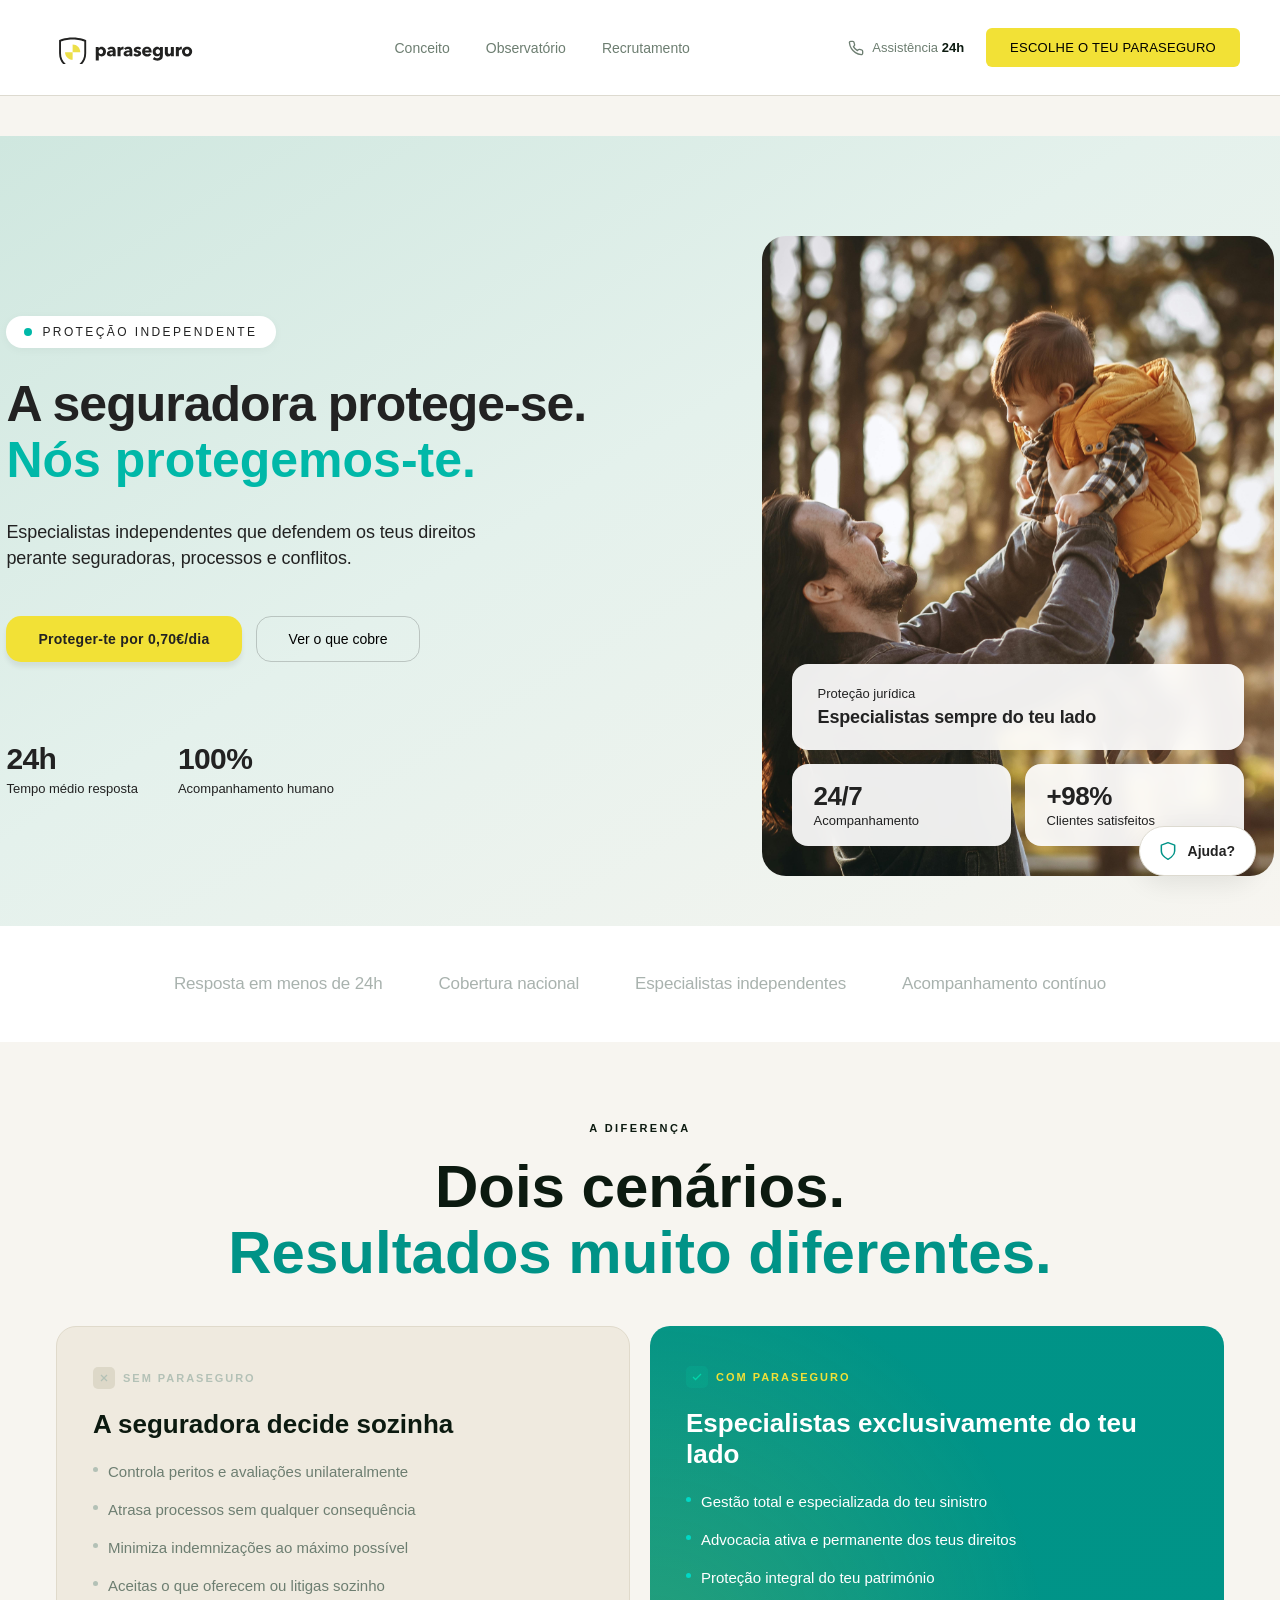
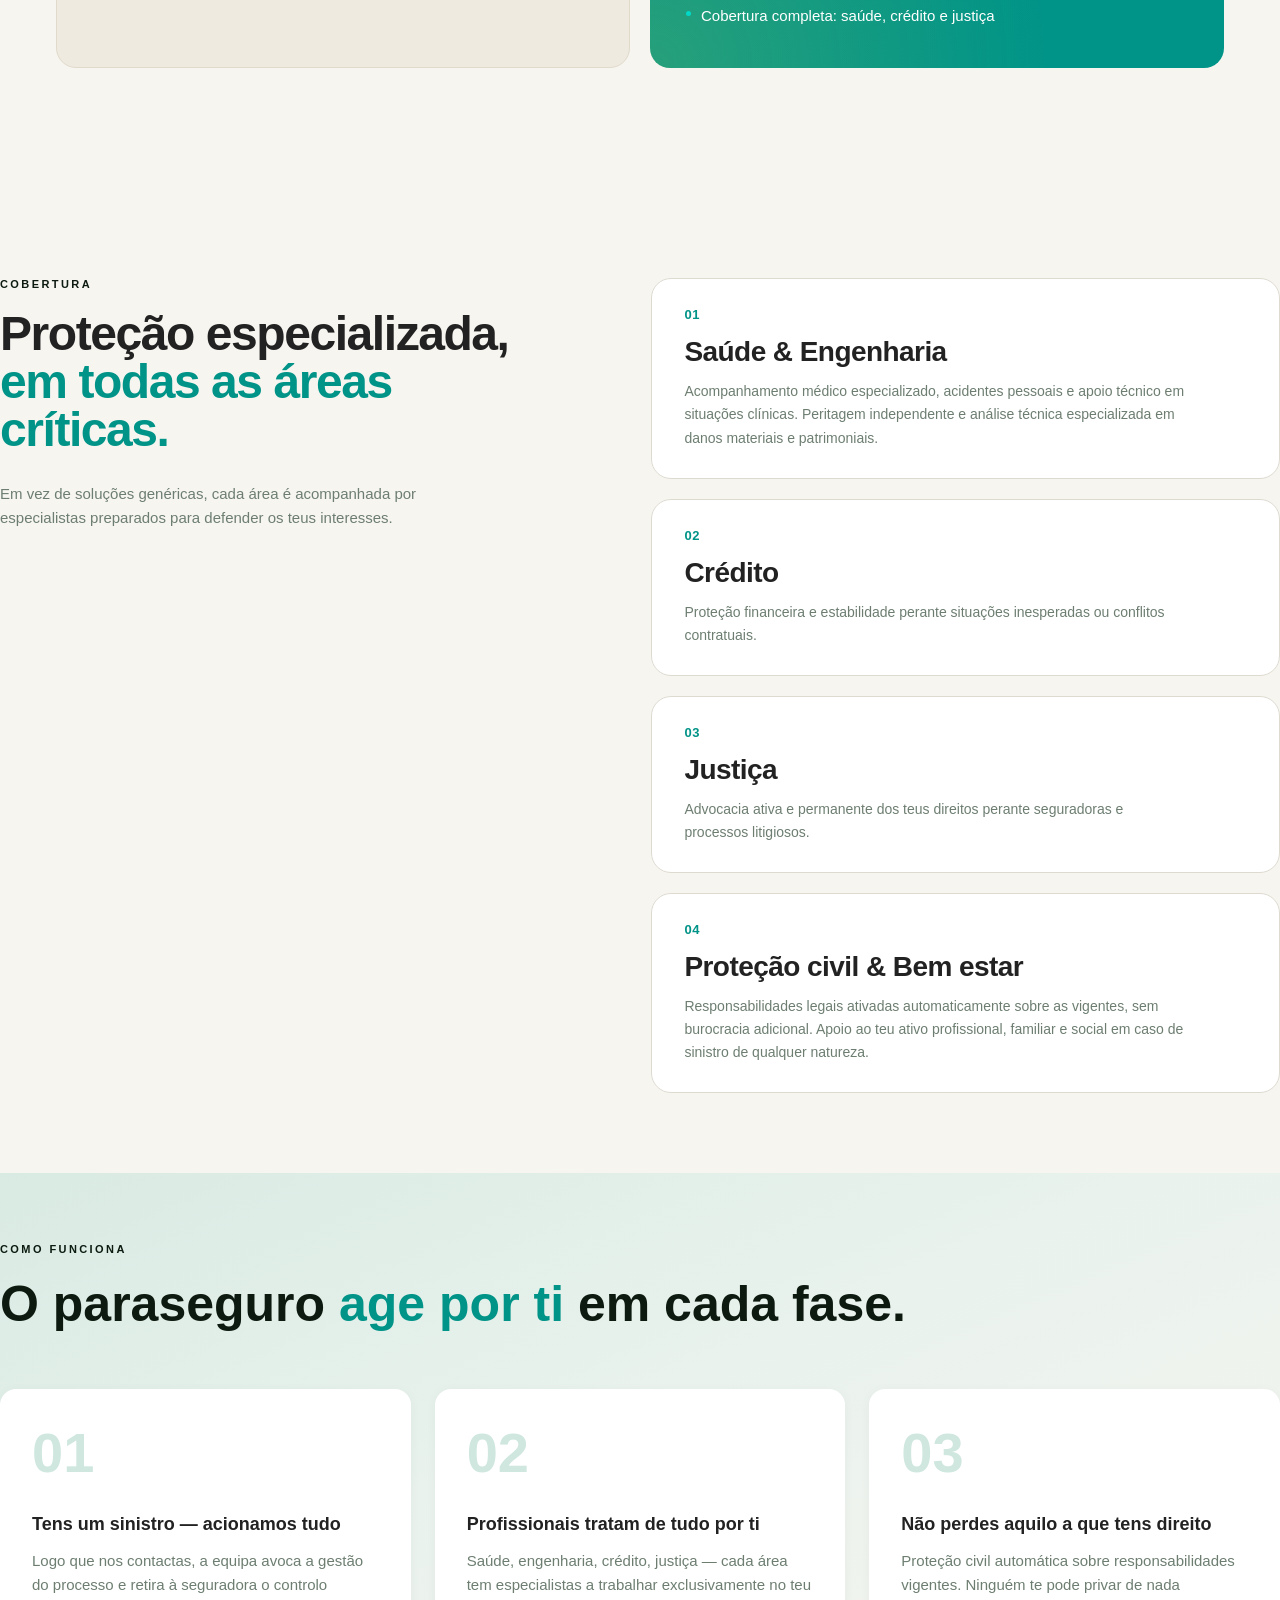
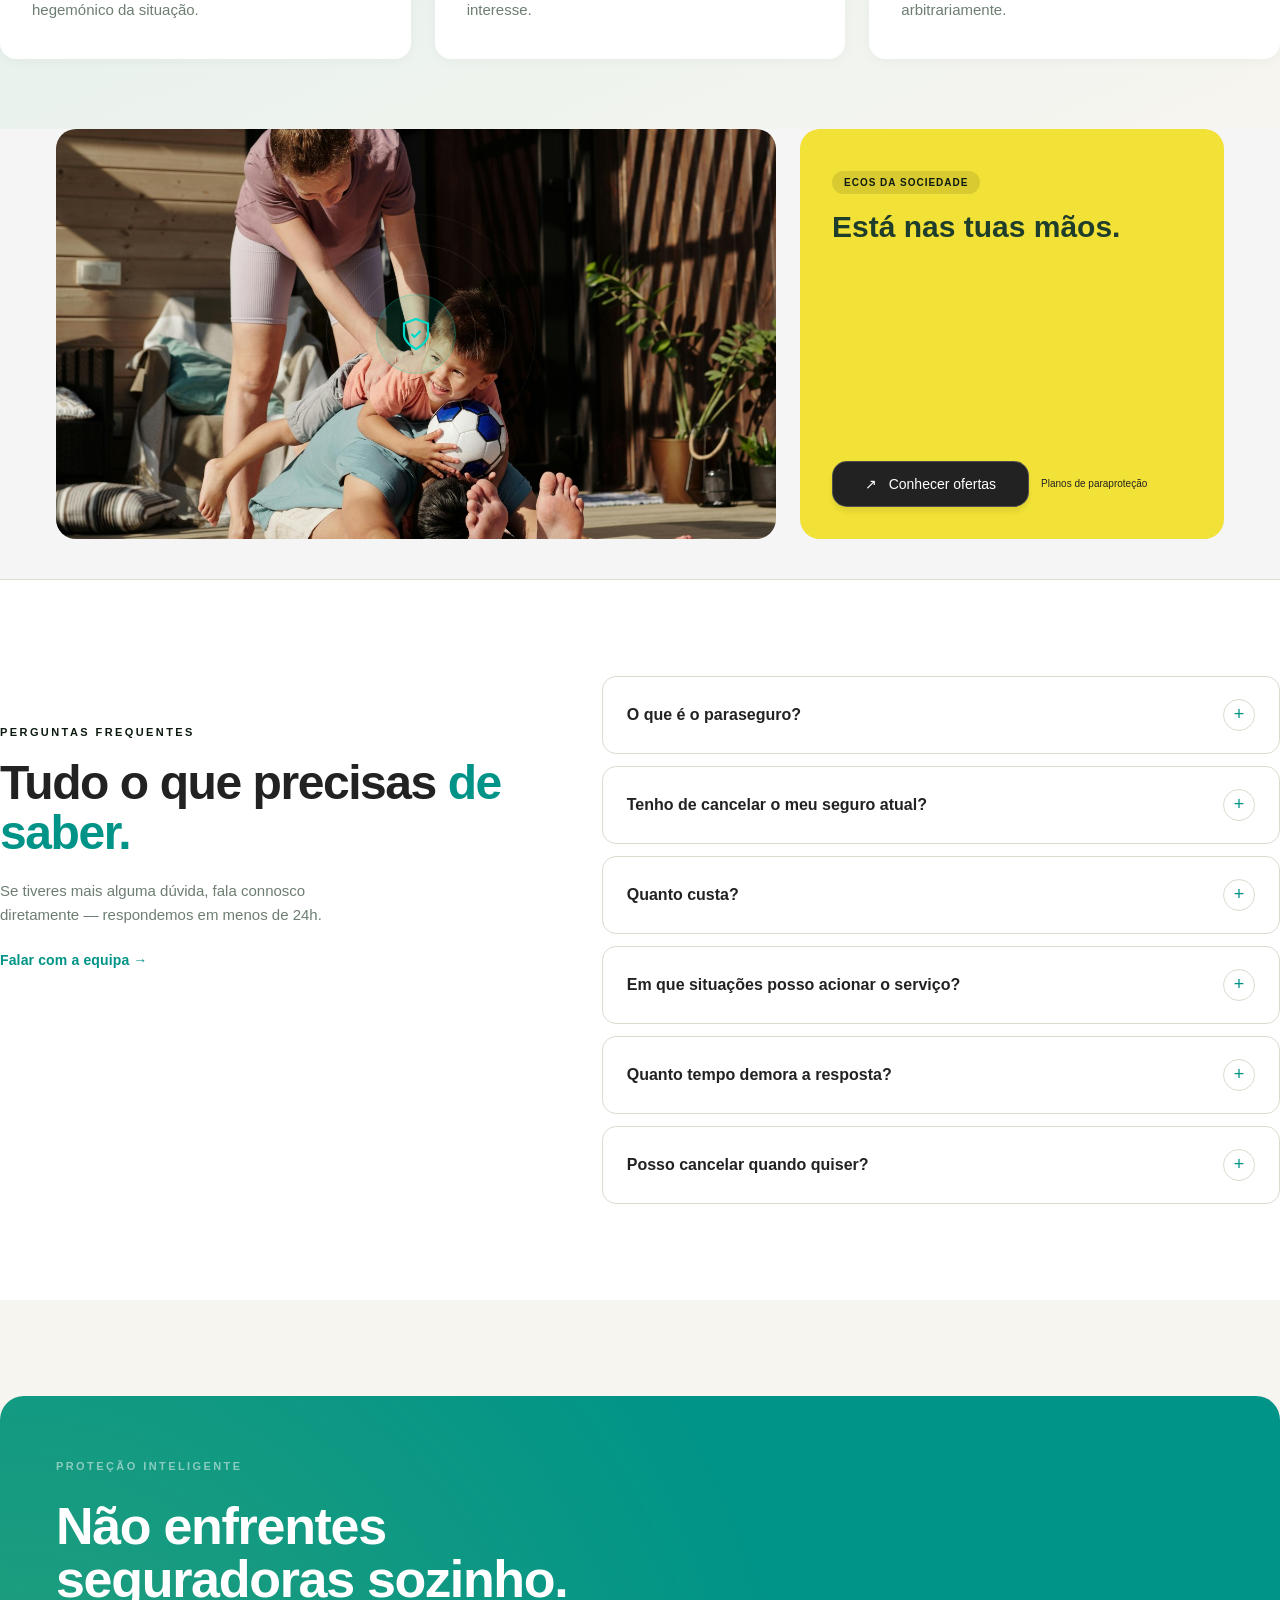
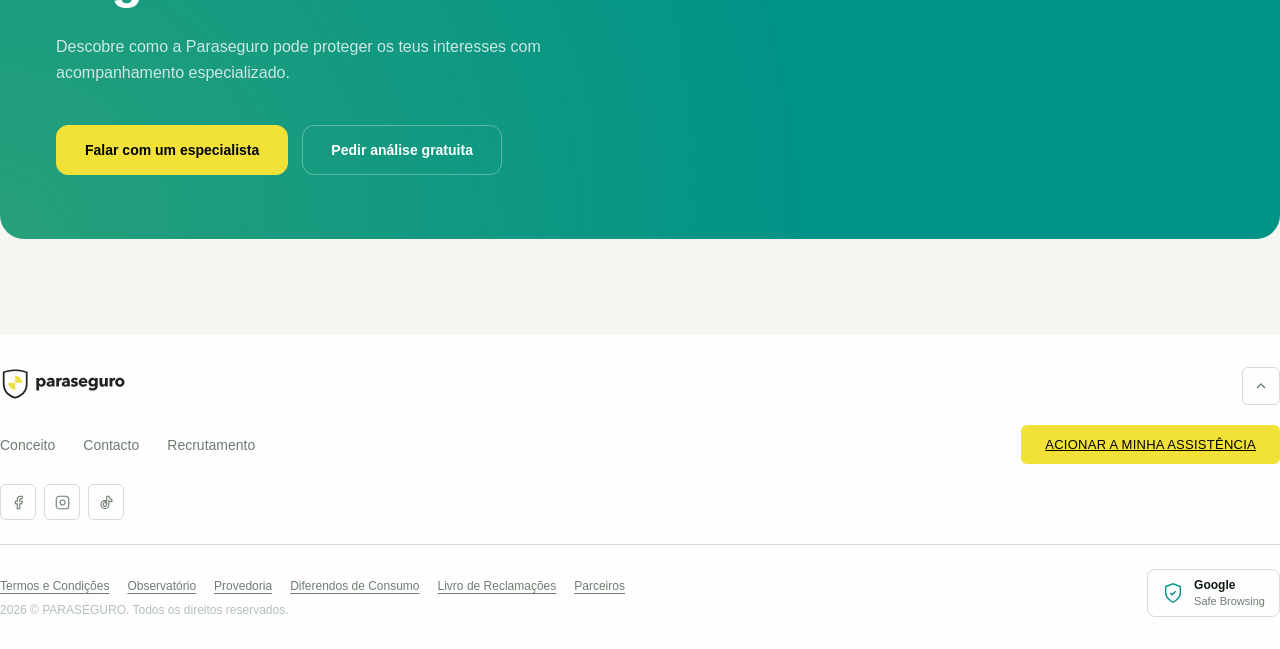
==== commit e8ea9479: "Paginas restantes adicionadas" ====
--- a/index.html
+++ b/index.html
@@ -14,72 +14,9 @@
 
 <body>
 
-  <!-- ═══════ SCROLL PROTECTION INDICATOR ═══════ -->
-  <aside class="scroll-shield" id="scrollShield" aria-hidden="true">
-    <span class="scroll-shield-label scroll-shield-label-top">Sem<br>proteção</span>
-    <div class="scroll-shield-track">
-      <div class="scroll-shield-fill" id="scrollShieldFill"></div>
-      <div class="scroll-shield-marker" id="scrollShieldMarker">
-        <svg viewBox="0 0 24 24" fill="none" stroke="currentColor" stroke-width="2.2" stroke-linecap="round"
-          stroke-linejoin="round" aria-hidden="true">
-          <path d="M12 22s8-4 8-10V5l-8-3-8 3v7c0 6 8 10 8 10z"></path>
-        </svg>
-      </div>
-    </div>
-    <span class="scroll-shield-label scroll-shield-label-bottom">Protegido</span>
-  </aside>
-
-  <!-- ═══════ NAV ═══════ -->
-  <nav class="nav">
-    <div class="nav-inner">
-      <div class="nav-brand">
-        <div class="nav-logo">
-          <h1><a href="https://paraseguro.pt/">PARASEGURO</a></h1>
-        </div>
-      </div>
-      <ul class="nav-links">
-        <li><a href="#">Conceito</a></li>
-        <li><a href="#">Observatório</a></li>
-        <li><a href="#">Recrutamento</a></li>
-      </ul>
-      <div class="nav-actions">
-        <a href="#" class="nav-assist" aria-label="Pedir assistência 24 horas">
-          <svg class="nav-assist-icon" viewBox="0 0 24 24" fill="none" stroke="currentColor" stroke-width="2"
-            stroke-linecap="round" stroke-linejoin="round" aria-hidden="true">
-            <path
-              d="M22 16.92v3a2 2 0 0 1-2.18 2 19.79 19.79 0 0 1-8.63-3.07 19.5 19.5 0 0 1-6-6 19.79 19.79 0 0 1-3.07-8.67A2 2 0 0 1 4.11 2h3a2 2 0 0 1 2 1.72 12.84 12.84 0 0 0 .7 2.81 2 2 0 0 1-.45 2.11L8.09 9.91a16 16 0 0 0 6 6l1.27-1.27a2 2 0 0 1 2.11-.45 12.84 12.84 0 0 0 2.81.7A2 2 0 0 1 22 16.92z">
-            </path>
-          </svg>
-          <span class="nav-assist-text">Assistência <strong>24h</strong></span>
-        </a>
-        <a href="planos.html" class="nav-cta">ESCOLHE O TEU PARASEGURO</a>
-      </div>
-      <button class="nav-hamburger" id="navHamburger" aria-label="Abrir menu">
-        <span></span>
-        <span></span>
-        <span></span>
-      </button>
-    </div>
-    <div class="nav-mobile" id="navMobile">
-      <ul class="nav-mobile-links">
-        <li><a href="#">Conceito</a></li>
-        <li><a href="#">Observatório</a></li>
-        <li><a href="#">Recrutamento</a></li>
-      </ul>
-      <div class="nav-mobile-actions">
-        <a href="planos.html" class="nav-cta">ESCOLHE O TEU PARASEGURO</a>
-        <a href="#" class="nav-assist nav-assist-mobile" aria-label="Pedir assistência 24 horas">
-          <svg class="nav-assist-icon" viewBox="0 0 24 24" fill="none" stroke="currentColor" stroke-width="2"
-            stroke-linecap="round" stroke-linejoin="round" aria-hidden="true">
-            <path
-              d="M22 16.92v3a2 2 0 0 1-2.18 2 19.79 19.79 0 0 1-8.63-3.07 19.5 19.5 0 0 1-6-6 19.79 19.79 0 0 1-3.07-8.67A2 2 0 0 1 4.11 2h3a2 2 0 0 1 2 1.72 12.84 12.84 0 0 0 .7 2.81 2 2 0 0 1-.45 2.11L8.09 9.91a16 16 0 0 0 6 6l1.27-1.27a2 2 0 0 1 2.11-.45 12.84 12.84 0 0 0 2.81.7A2 2 0 0 1 22 16.92z">
-            </path>
-          </svg>
-          <span class="nav-assist-text">Assistência <strong>24h</strong></span>
-        </a>
-      </div>
-    </div>
-  </nav>
+  <!-- Componentes partilhados (ver components.js) -->
+  <div id="scroll-shield-slot"></div>
+  <div id="nav-slot"></div>
 
   <!-- ═══════ HERO ═══════ -->
   <!-- <section class="hero">
@@ -459,144 +396,12 @@
     </div>
   </section>
 
-  <!-- ═══════ FOOTER ═══════ -->
-  <footer>
-    <div class="inner max-w">
-
-      <!-- Linha 1: Logo + scroll ao topo -->
-      <div class="footer-top">
-        <div class="footer-logo">
-          <h1><a href="https://paraseguro.pt/">PARASEGURO</a></h1>
-        </div>
-        <button class="footer-scroll-top" onclick="window.scrollTo({top:0,behavior:'smooth'})"
-          aria-label="Voltar ao topo">
-          <svg viewBox="0 0 24 24" fill="none" stroke="currentColor" stroke-width="2">
-            <polyline points="18 15 12 9 6 15"></polyline>
-          </svg>
-        </button>
-      </div>
-
-      <!-- Linha 2: Links nav + CTA -->
-      <div class="footer-mid">
-        <div class="footer-links">
-          <a href="#">Institucional</a>
-          <a href="#">Contacto</a>
-          <a href="#">Recrutamento</a>
-        </div>
-        <button class="footer-cta-btn">ACIONAR A MINHA ASSISTÊNCIA</button>
-      </div>
-
-      <!-- Linha 3: Redes sociais -->
-      <div class="footer-social">
-        <div class="footer-social-icon">
-          <svg viewBox="0 0 24 24">
-            <path d="M18 2h-3a5 5 0 0 0-5 5v3H7v4h3v8h4v-8h3l1-4h-4V7a1 1 0 0 1 1-1h3z" />
-          </svg>
-        </div>
-        <div class="footer-social-icon">
-          <svg viewBox="0 0 24 24">
-            <rect x="2" y="2" width="20" height="20" rx="5" />
-            <path d="M16 11.37A4 4 0 1 1 12.63 8 4 4 0 0 1 16 11.37z" />
-            <line x1="17.5" y1="6.5" x2="17.51" y2="6.5" />
-          </svg>
-        </div>
-        <div class="footer-social-icon">
-          <svg viewBox="0 0 24 24">
-            <path
-              d="M19.59 6.69a4.83 4.83 0 0 1-3.77-4.25V2h-3.45v13.67a2.89 2.89 0 0 1-2.88 2.5 2.89 2.89 0 0 1-2.89-2.89 2.89 2.89 0 0 1 2.89-2.89c.28 0 .54.04.79.1V9.01a6.27 6.27 0 0 0-.79-.05 6.34 6.34 0 0 0-6.34 6.34 6.34 6.34 0 0 0 6.34 6.34 6.34 6.34 0 0 0 6.33-6.34V9.12a8.16 8.16 0 0 0 4.77 1.52V7.22a4.85 4.85 0 0 1-1-.53z" />
-          </svg>
-        </div>
-      </div>
-
-      <!-- Separador -->
-      <hr class="footer-divider">
-
-      <!-- Linha 4: Links legais + badge -->
-      <div class="footer-bottom">
-        <div class="footer-bottom-left">
-          <div class="footer-legal-links">
-            <a href="#">Termos e Condições de Uso</a>
-            <a href="#">Observatório</a>
-            <a href="#">Provedoria</a>
-            <a href="#">Diferendos de Consumo</a>
-            <a href="#">Livro de Reclamações</a>
-            <a href="#">Parceiros</a>
-          </div>
-          <div class="footer-copy">2026 © PARASEGURO. Todos os direitos reservados.</div>
-        </div>
-        <div class="footer-gsb">
-          <svg viewBox="0 0 24 24" fill="none" stroke="var(--cyan)" stroke-width="1.5">
-            <path d="M12 22s8-4 8-10V5l-8-3-8 3v7c0 6 8 10 8 10z" />
-            <path d="M9 12l2 2 4-4" />
-          </svg>
-          <div class="footer-gsb-text">
-            <span class="gsb-brand">Google</span>
-            <span class="gsb-sub">Safe Browsing</span>
-          </div>
-        </div>
-      </div>
-
-    </div>
-  </footer>
-
-  <!-- ═══════ CHAT WIDGET ═══════ -->
-  <aside class="chat-widget" id="chatWidget">
-    <button class="chat-bubble" id="chatBubble" aria-label="Abrir conversa" aria-expanded="false">
-      <svg class="chat-bubble-icon" viewBox="0 0 24 24" fill="none" stroke="currentColor" stroke-width="1.8"
-        stroke-linecap="round" stroke-linejoin="round" aria-hidden="true">
-        <path d="M12 22s8-4 8-10V5l-8-3-8 3v7c0 6 8 10 8 10z" />
-      </svg>
-      <span class="chat-bubble-label">Ajuda?</span>
-    </button>
-
-    <div class="chat-panel" id="chatPanel" role="dialog" aria-labelledby="chatTitle" aria-hidden="true">
-      <header class="chat-header">
-        <div class="chat-header-icon" aria-hidden="true">
-          <svg viewBox="0 0 24 24" fill="none" stroke="currentColor" stroke-width="1.6" stroke-linecap="round"
-            stroke-linejoin="round">
-            <path d="M12 22s8-4 8-10V5l-8-3-8 3v7c0 6 8 10 8 10z" />
-            <path d="M9 12l2 2 4-4" />
-          </svg>
-        </div>
-        <div class="chat-header-text">
-          <span class="chat-eyebrow">Equipa paraseguro</span>
-          <h3 class="chat-title" id="chatTitle">Olá! Precisas de ajuda antes de aderir?</h3>
-        </div>
-        <button class="chat-close" id="chatClose" aria-label="Fechar conversa">
-          <svg viewBox="0 0 24 24" fill="none" stroke="currentColor" stroke-width="2" stroke-linecap="round"
-            aria-hidden="true">
-            <line x1="6" y1="6" x2="18" y2="18" />
-            <line x1="18" y1="6" x2="6" y2="18" />
-          </svg>
-        </button>
-      </header>
-
-      <form class="chat-form" id="chatForm">
-        <label class="chat-field">
-          <span class="chat-field-label">Nome</span>
-          <input type="text" name="nome" placeholder="O teu nome" required>
-        </label>
-        <label class="chat-field">
-          <span class="chat-field-label">Telefone</span>
-          <input type="tel" name="telefone" placeholder="9XX XXX XXX" required>
-        </label>
-        <label class="chat-check">
-          <input type="checkbox" required>
-          <span>Concordo com os <a href="#">termos e condições</a> de uso.</span>
-        </label>
-        <button type="submit" class="chat-submit">
-          <span>Quero ser contactado</span>
-          <svg viewBox="0 0 24 24" fill="none" stroke="currentColor" stroke-width="2" stroke-linecap="round"
-            stroke-linejoin="round" aria-hidden="true">
-            <line x1="5" y1="12" x2="19" y2="12" />
-            <polyline points="12 5 19 12 12 19" />
-          </svg>
-        </button>
-      </form>
-    </div>
-  </aside>
-
-  <script src="index.js"></script>
+  <!-- Componentes partilhados -->
+  <div id="footer-slot"></div>
+  <div id="chat-slot"></div>
+
+  <script src="components.js" defer></script>
+  <script src="index.js" defer></script>
 </body>
 
 </html>
--- a/styles.css
+++ b/styles.css
@@ -2281,6 +2281,666 @@
 }
 
 /* ════════════════════════════════════════════════
+   PÁGINAS INTERNAS (contacto, conceito, observatorio, etc.)
+   Componentes reutilizáveis: .page-hero, .page-content,
+   .page-card, .page-form, .page-prose
+   ════════════════════════════════════════════════ */
+
+.page-hero {
+  background: linear-gradient(to bottom right, #cfe7df 0%, #e4f1ec 45%, #f8fbf900 100%);
+  padding-block: 70px 60px;
+  display: block;
+}
+
+.page-hero-inner {
+  max-width: 90rem;
+  margin-inline: auto;
+}
+
+.page-hero-title {
+  font-family: 'montserrat', sans-serif;
+  font-weight: 700;
+  font-size: 52px;
+  line-height: 1.05;
+  letter-spacing: -0.025em;
+  color: var(--grey);
+  margin-block: 24px 18px;
+  max-width: 760px;
+}
+
+.page-hero-title em {
+  color: var(--cyan-dark);
+  font-style: normal;
+}
+
+.page-hero-sub {
+  font-size: 17px;
+  line-height: 1.5;
+  color: var(--mid);
+  max-width: 600px;
+  font-weight: 500;
+}
+
+.page-content {
+  padding-block: var(--space-section);
+  display: flex;
+  flex-direction: column;
+  gap: 40px;
+}
+
+.page-content-grid {
+  display: grid;
+  grid-template-columns: repeat(auto-fit, minmax(280px, 1fr));
+  gap: 20px;
+}
+
+.page-card {
+  background: var(--white);
+  border: 1px solid var(--rule);
+  border-radius: 18px;
+  padding: 28px 28px;
+  display: flex;
+  flex-direction: column;
+  gap: 10px;
+}
+
+.page-card-tag {
+  font-size: 11px;
+  letter-spacing: 0.18em;
+  text-transform: uppercase;
+  color: var(--emerald);
+  font-weight: 600;
+}
+
+.page-card h2 {
+  font-family: 'montserrat', sans-serif;
+  font-size: 22px;
+  font-weight: 700;
+  letter-spacing: -0.015em;
+  color: var(--grey);
+  margin-bottom: 4px;
+}
+
+.page-card--accent {
+  background: linear-gradient(to bottom right, #cfe7df 0%, #e4f1ec 100%);
+  border-color: transparent;
+}
+
+.page-lead {
+  font-size: 15px;
+  line-height: 1.6;
+  color: var(--mid);
+}
+
+.page-link {
+  display: inline-block;
+  font-size: 15px;
+  font-weight: 600;
+  color: var(--emerald);
+  text-decoration: none;
+  margin-top: auto;
+  transition: color 0.2s;
+}
+
+.page-link:hover {
+  color: var(--emerald-deep);
+}
+
+.page-link--sm {
+  font-size: 13px;
+}
+
+.page-actions {
+  display: flex;
+  flex-wrap: wrap;
+  gap: 14px;
+  margin-top: 32px;
+}
+
+/* Contacto — 2 colunas: cartas à esquerda, formulário à direita */
+.contacto-layout {
+  display: grid;
+  grid-template-columns: 1fr 1fr;
+  gap: 32px;
+  align-items: start;
+}
+
+.contacto-cards {
+  display: flex;
+  flex-direction: column;
+  gap: 20px;
+}
+
+.contacto-layout .page-form {
+  max-width: none;
+}
+
+@media (max-width: 1023px) {
+  .contacto-layout {
+    grid-template-columns: 1fr;
+  }
+}
+
+.page-actions .btn-yellow,
+.page-actions .btn-ghost {
+  text-decoration: none;
+  display: inline-block;
+}
+
+/* Prose (textos longos: termos, condições, conceito) */
+.page-prose {
+  max-width: 720px;
+}
+
+.page-prose h2 {
+  font-family: 'montserrat', sans-serif;
+  font-size: 22px;
+  font-weight: 700;
+  color: var(--grey);
+  margin-block: 36px 12px;
+  letter-spacing: -0.01em;
+}
+
+.page-prose h2:first-child {
+  margin-top: 0;
+}
+
+.page-prose p,
+.page-prose li {
+  font-size: 16px;
+  line-height: 1.65;
+  color: var(--mid);
+  margin-bottom: 12px;
+}
+
+.page-prose ul {
+  padding-left: 20px;
+  margin-bottom: 16px;
+}
+
+.page-prose a {
+  color: var(--grey);
+  text-decoration: underline;
+  text-underline-offset: 3px;
+}
+
+.page-prose strong {
+  color: var(--grey);
+  font-weight: 600;
+}
+
+/* Form (contacto, login parceiro) */
+.page-form {
+  background: var(--white);
+  border: 1px solid var(--rule);
+  border-radius: 18px;
+  padding: 32px;
+  display: flex;
+  flex-direction: column;
+  gap: 16px;
+  max-width: 560px;
+}
+
+.page-form h2 {
+  font-family: 'montserrat', sans-serif;
+  font-size: 22px;
+  font-weight: 700;
+  color: var(--grey);
+  letter-spacing: -0.015em;
+  margin-bottom: 6px;
+}
+
+.page-form label {
+  display: flex;
+  flex-direction: column;
+  gap: 6px;
+}
+
+.page-form label > span {
+  font-size: 12px;
+  letter-spacing: 0.1em;
+  text-transform: uppercase;
+  color: var(--mid);
+  font-weight: 600;
+}
+
+.page-form input,
+.page-form textarea {
+  width: 100%;
+  font-family: inherit;
+  font-size: 14px;
+  color: var(--grey);
+  background: var(--chalk);
+  border: 1px solid var(--rule);
+  border-radius: 10px;
+  padding: 12px 14px;
+  transition: border-color 0.2s, background 0.2s;
+  resize: vertical;
+}
+
+.page-form input:focus,
+.page-form textarea:focus {
+  outline: none;
+  background: var(--white);
+  border-color: var(--emerald);
+}
+
+.page-form .btn-yellow {
+  align-self: flex-start;
+  margin-top: 6px;
+}
+
+/* Login grid (parceiros) */
+.page-login-grid {
+  display: grid;
+  grid-template-columns: 1fr 1fr;
+  gap: 32px;
+  align-items: stretch;
+}
+
+.page-login-grid .page-form,
+.page-login-grid .page-card {
+  max-width: none;
+}
+
+.page-login-meta {
+  display: flex;
+  justify-content: space-between;
+  align-items: center;
+  gap: 12px;
+  font-size: 13px;
+}
+
+.page-check {
+  display: inline-flex;
+  align-items: center;
+  gap: 8px;
+  color: var(--mid);
+  cursor: pointer;
+}
+
+.page-check input {
+  accent-color: var(--emerald);
+}
+
+@media (max-width: 1023px) {
+  .page-hero-title {
+    font-size: 42px;
+  }
+
+  .page-login-grid {
+    grid-template-columns: 1fr;
+  }
+}
+
+@media (max-width: 767px) {
+  .page-hero {
+    padding-block: 50px 40px;
+  }
+
+  .page-hero-title {
+    font-size: 32px;
+  }
+
+  .page-hero-sub {
+    font-size: 15px;
+  }
+
+  .page-content {
+    padding-block: 56px;
+  }
+
+  .page-form {
+    padding: 24px;
+  }
+}
+
+/* ════════════════════════════════════════════════
+   PROVEDORIA (provedoria.html)
+   ════════════════════════════════════════════════ */
+
+.prov-inner {
+  max-width: 90rem;
+  margin-inline: auto;
+}
+
+.prov-title {
+  font-family: 'montserrat', sans-serif;
+  font-size: 38px;
+  font-weight: 700;
+  color: var(--cyan);
+  text-align: center;
+  letter-spacing: -0.01em;
+  margin-bottom: 48px;
+}
+
+.prov-intro {
+  padding-block: 80px 60px;
+}
+
+.prov-three-col {
+  display: grid;
+  grid-template-columns: repeat(3, 1fr);
+  gap: 40px;
+  max-width: 1100px;
+  margin-inline: auto;
+}
+
+.prov-three-col p {
+  color: var(--grey);
+  font-size: 14px;
+  line-height: 1.6;
+  text-align: center;
+  font-weight: 500;
+}
+
+.prov-activity {
+  background: #ededed;
+  padding-block: 70px;
+}
+
+.prov-two-col {
+  display: grid;
+  grid-template-columns: 1fr 1fr;
+  gap: 80px;
+  max-width: 1000px;
+  margin-inline: auto;
+}
+
+.prov-col h3 {
+  font-family: 'montserrat', sans-serif;
+  font-size: 18px;
+  font-weight: 700;
+  color: var(--grey);
+  margin-bottom: 18px;
+}
+
+.prov-col p {
+  font-size: 14px;
+  color: var(--grey);
+  line-height: 1.55;
+  margin-bottom: 14px;
+}
+
+.prov-col p:last-child {
+  margin-bottom: 0;
+}
+
+.prov-col strong {
+  font-weight: 700;
+}
+
+.prov-form-section {
+  padding-block: 70px;
+  background: var(--white);
+}
+
+.prov-form-title {
+  font-family: 'montserrat', sans-serif;
+  font-size: 20px;
+  font-weight: 700;
+  color: var(--grey);
+  margin-bottom: 28px;
+}
+
+.prov-form {
+  display: grid;
+  grid-template-columns: 1fr 1fr;
+  gap: 22px;
+}
+
+.prov-field-full {
+  grid-column: span 2;
+}
+
+.prov-form label {
+  display: flex;
+  flex-direction: column;
+  gap: 8px;
+}
+
+.prov-form label > span {
+  font-size: 13px;
+  color: var(--grey);
+  font-weight: 500;
+}
+
+.prov-form input,
+.prov-form textarea {
+  width: 100%;
+  background: var(--white);
+  border: 1px solid var(--rule);
+  border-radius: 4px;
+  padding: 12px 14px;
+  font-family: inherit;
+  font-size: 14px;
+  color: var(--grey);
+  resize: vertical;
+  transition: border-color 0.2s;
+}
+
+.prov-form input:focus,
+.prov-form textarea:focus {
+  outline: none;
+  border-color: var(--cyan);
+}
+
+.prov-check {
+  flex-direction: row !important;
+  align-items: center !important;
+  gap: 10px;
+  font-size: 13px;
+  color: var(--mid);
+  cursor: pointer;
+}
+
+.prov-check input {
+  accent-color: var(--cyan);
+  width: 16px;
+  height: 16px;
+}
+
+.prov-check a {
+  color: var(--cyan);
+  text-decoration: underline;
+  text-underline-offset: 2px;
+}
+
+.prov-submit-row {
+  grid-column: span 2;
+  display: flex;
+  justify-content: flex-end;
+  margin-top: 8px;
+}
+
+.btn-cyan-prov {
+  background: var(--cyan);
+  color: var(--white);
+  border: none;
+  padding: 14px 40px;
+  border-radius: 4px;
+  font-family: 'montserrat', sans-serif;
+  font-size: 13px;
+  font-weight: 600;
+  letter-spacing: 0.12em;
+  cursor: pointer;
+  transition: background 0.2s;
+}
+
+.btn-cyan-prov:hover {
+  background: var(--cyan-dark);
+}
+
+@media (max-width: 1023px) {
+  .prov-title {
+    font-size: 30px;
+  }
+
+  .prov-three-col {
+    grid-template-columns: 1fr;
+    gap: 24px;
+  }
+
+  .prov-two-col {
+    grid-template-columns: 1fr;
+    gap: 40px;
+  }
+}
+
+@media (max-width: 767px) {
+  .prov-intro,
+  .prov-activity,
+  .prov-form-section {
+    padding-block: 48px;
+  }
+
+  .prov-form {
+    grid-template-columns: 1fr;
+  }
+
+  .prov-field-full,
+  .prov-submit-row {
+    grid-column: span 1;
+  }
+
+  .prov-submit-row {
+    justify-content: stretch;
+  }
+
+  .btn-cyan-prov {
+    width: 100%;
+  }
+}
+
+/* ════════════════════════════════════════════════
+   BARÓMETRO (conceito.html)
+   ════════════════════════════════════════════════ */
+
+.barometro {
+  padding-block: var(--space-section);
+}
+
+.barometro .section-eyebrow {
+  color: var(--grey);
+  margin-bottom: 12px;
+  text-align: left;
+}
+
+.barometro-title {
+  font-family: 'montserrat', sans-serif;
+  font-weight: 800;
+  font-size: 52px;
+  line-height: 1.05;
+  letter-spacing: -0.01em;
+  color: var(--cyan);
+  text-transform: uppercase;
+  margin-bottom: 24px;
+}
+
+.barometro-sub {
+  font-size: 18px;
+  color: var(--grey);
+  font-weight: 400;
+  margin-bottom: 60px;
+  line-height: 1.4;
+}
+
+.barometro-sub strong {
+  font-weight: 700;
+}
+
+.barometro-grid {
+  display: grid;
+  grid-template-columns: 1.4fr 1fr;
+  gap: 80px;
+  align-items: center;
+}
+
+.barometro-chart {
+  margin: 0;
+}
+
+.barometro-chart img {
+  width: 100%;
+  height: auto;
+  display: block;
+}
+
+.barometro-legend {
+  display: flex;
+  flex-direction: column;
+  gap: 28px;
+}
+
+.barometro-legend-item {
+  display: flex;
+  gap: 14px;
+  align-items: flex-start;
+}
+
+.barometro-dot {
+  width: 12px;
+  height: 12px;
+  border-radius: 50%;
+  flex-shrink: 0;
+  margin-top: 8px;
+}
+
+.barometro-dot--cyan { background: var(--cyan); }
+.barometro-dot--grey { background: var(--faint); }
+
+.barometro-legend-item p {
+  font-size: 16px;
+  line-height: 1.55;
+  color: var(--grey);
+  margin: 0;
+  font-weight: 500;
+}
+
+.barometro-cyan {
+  color: var(--cyan);
+  font-weight: 700;
+}
+
+.barometro-note {
+  font-size: 13.5px;
+  color: var(--mid);
+  line-height: 1.6;
+  margin-top: 8px;
+}
+
+.barometro-note strong {
+  color: var(--grey);
+  font-weight: 700;
+}
+
+@media (max-width: 1023px) {
+  .barometro-title {
+    font-size: 40px;
+  }
+
+  .barometro-grid {
+    grid-template-columns: 1fr;
+    gap: 40px;
+  }
+}
+
+@media (max-width: 767px) {
+  .barometro {
+    padding-block: 56px;
+  }
+
+  .barometro-title {
+    font-size: 30px;
+  }
+
+  .barometro-sub {
+    font-size: 15px;
+    margin-bottom: 36px;
+  }
+}
+
+/* ════════════════════════════════════════════════
    RESPONSIVE — LAPTOP MÉDIO (max-width: 1279px)
    ════════════════════════════════════════════════ */
 
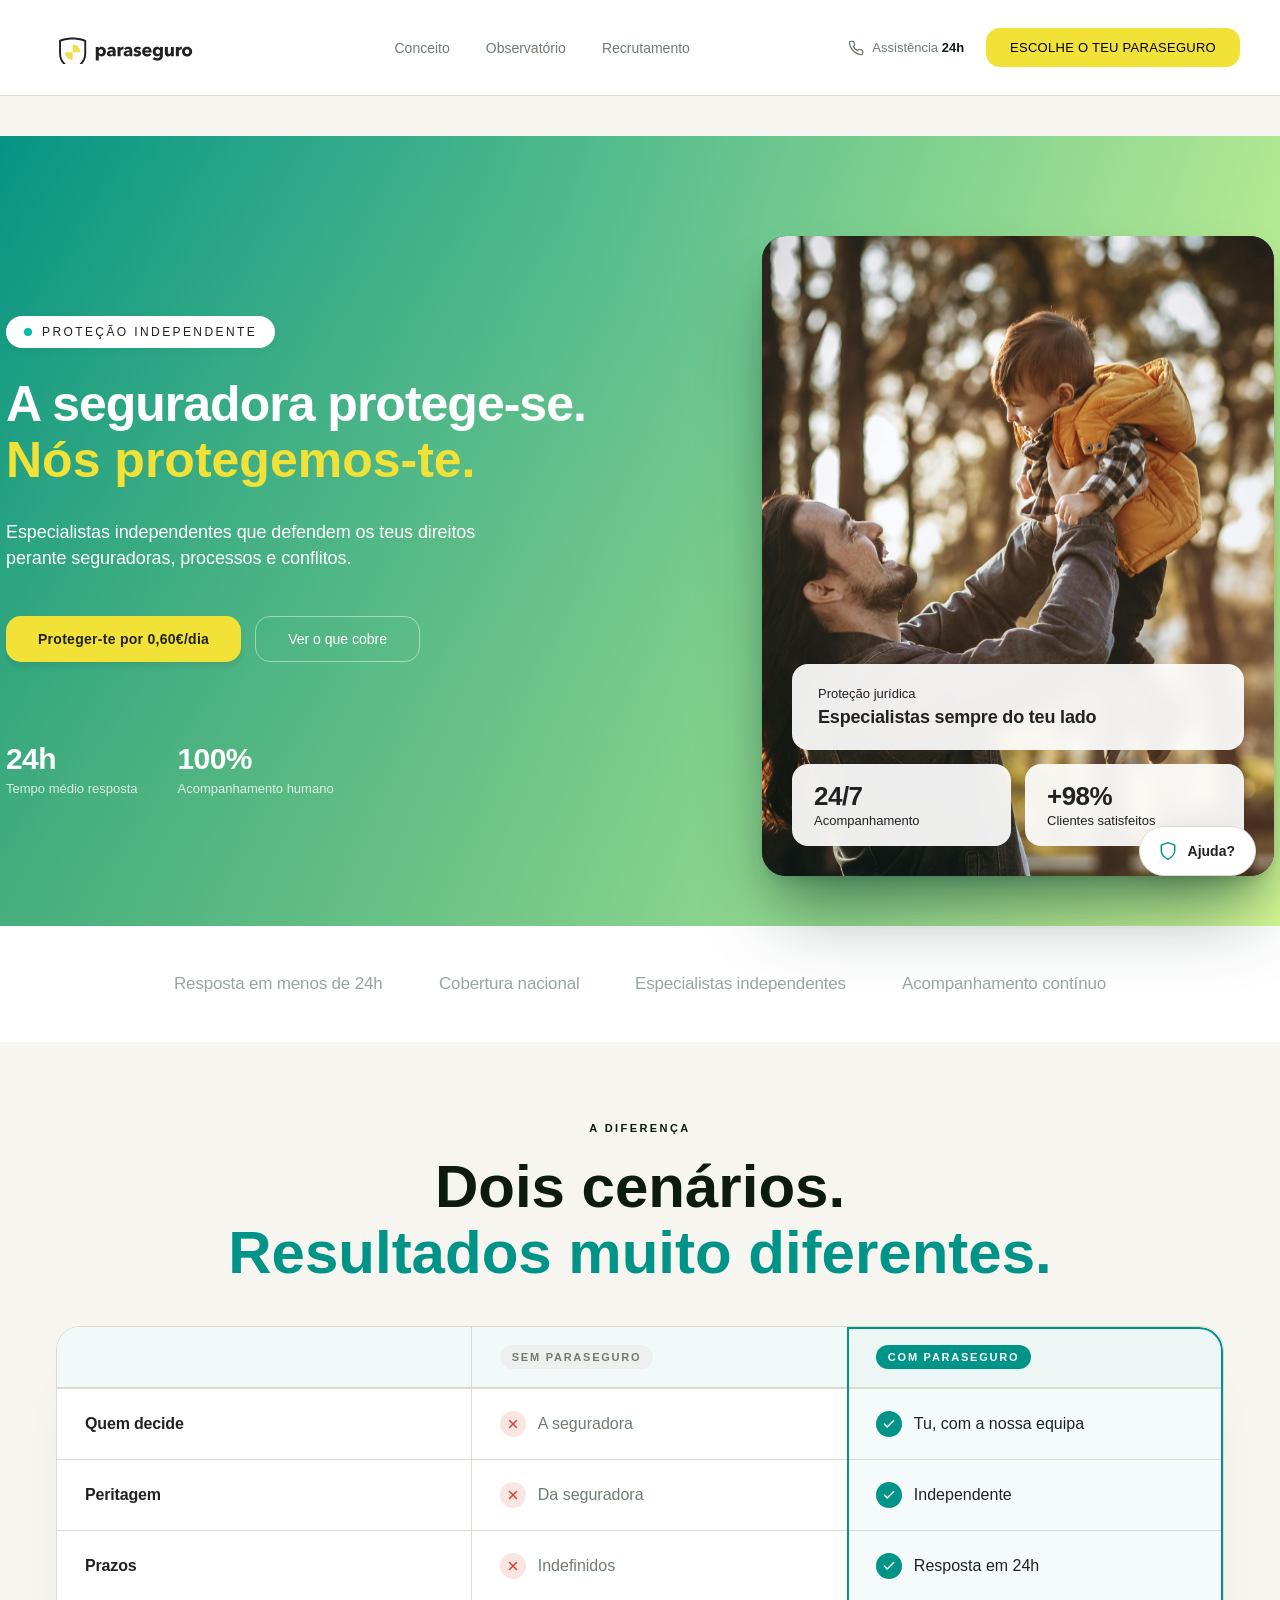
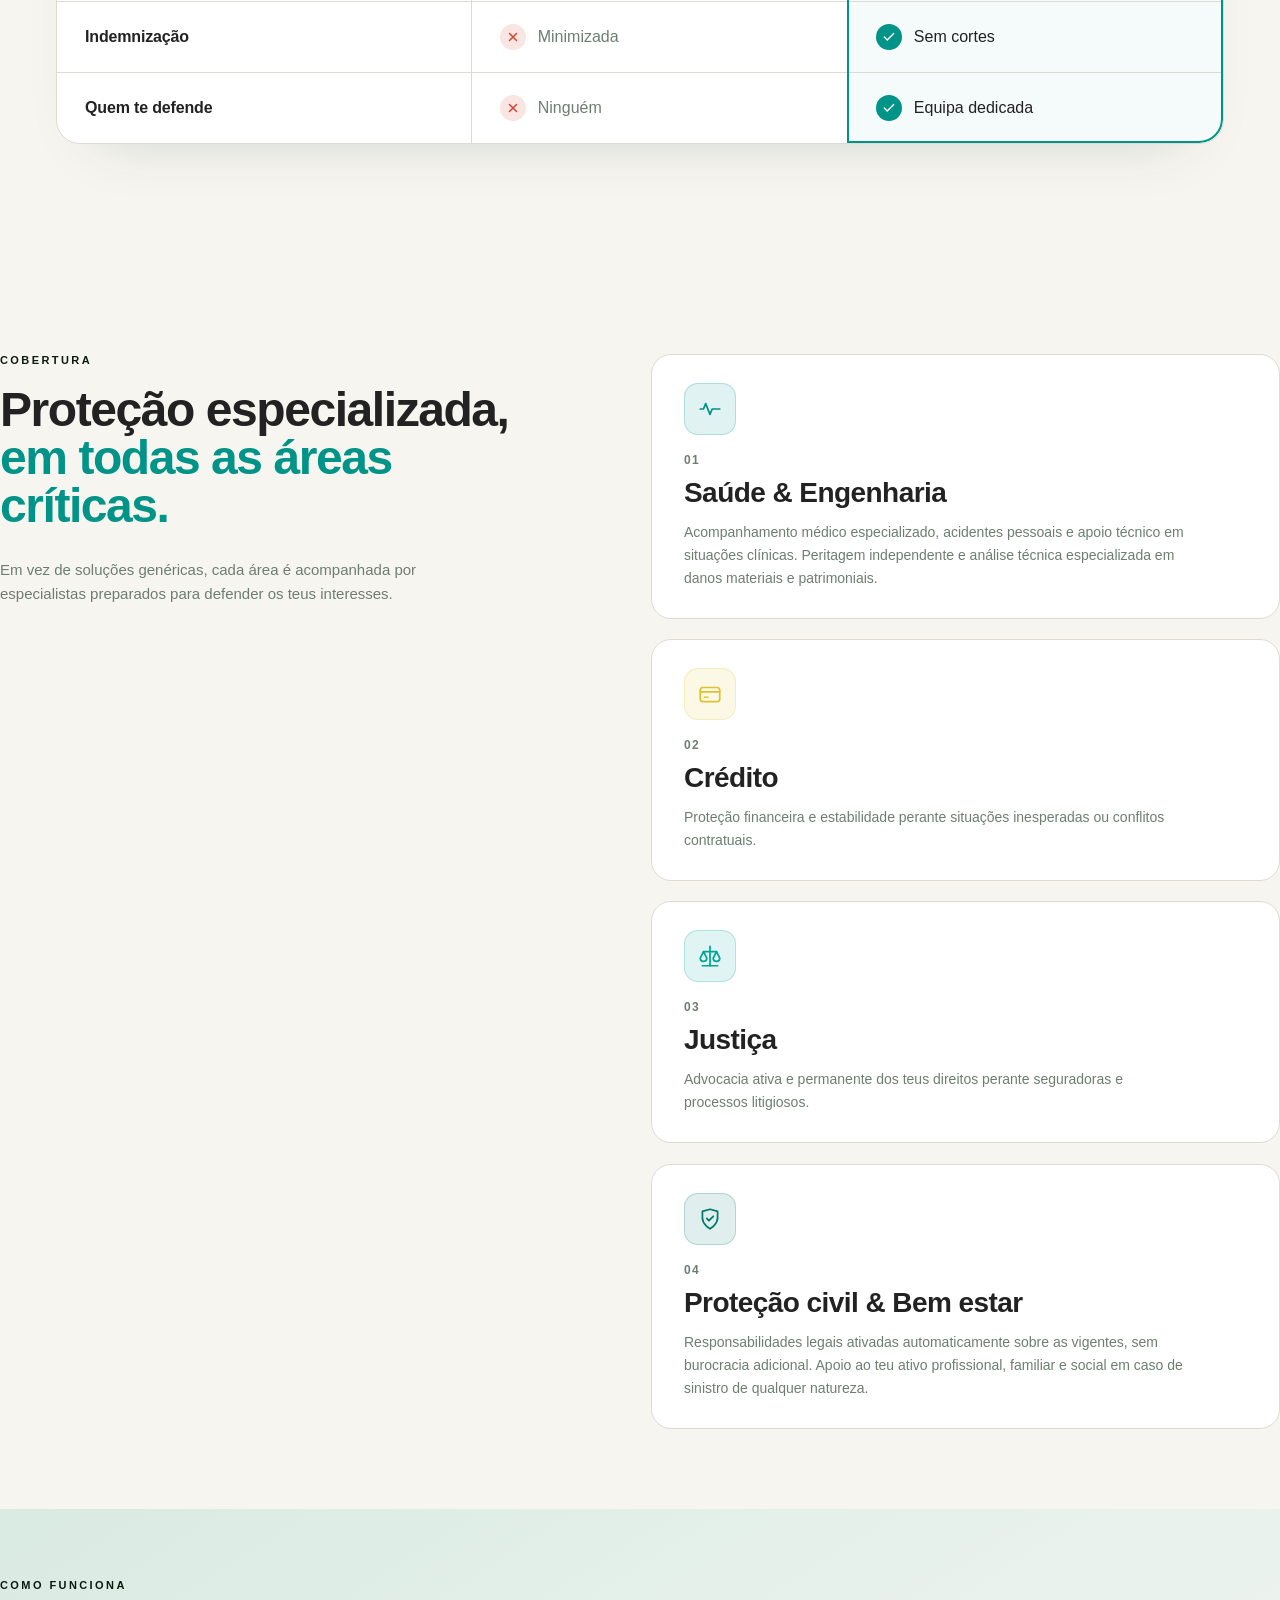
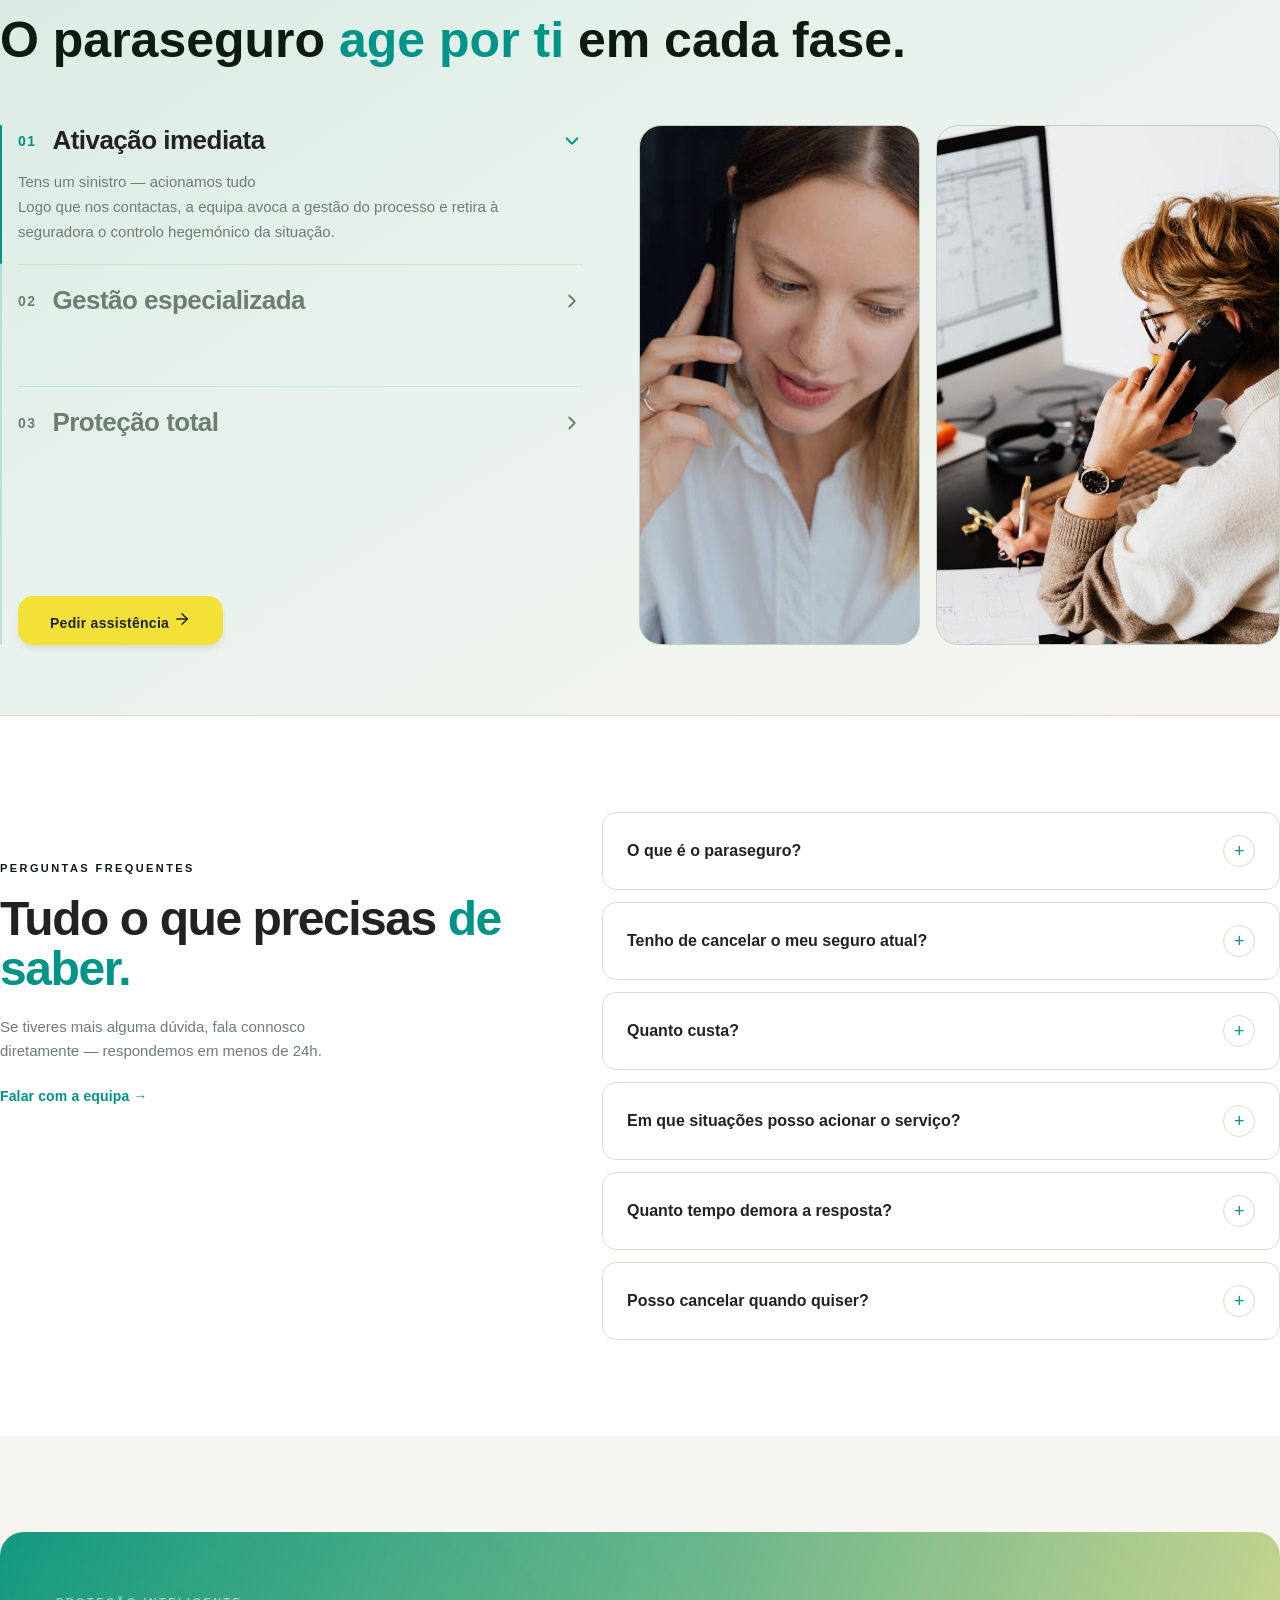
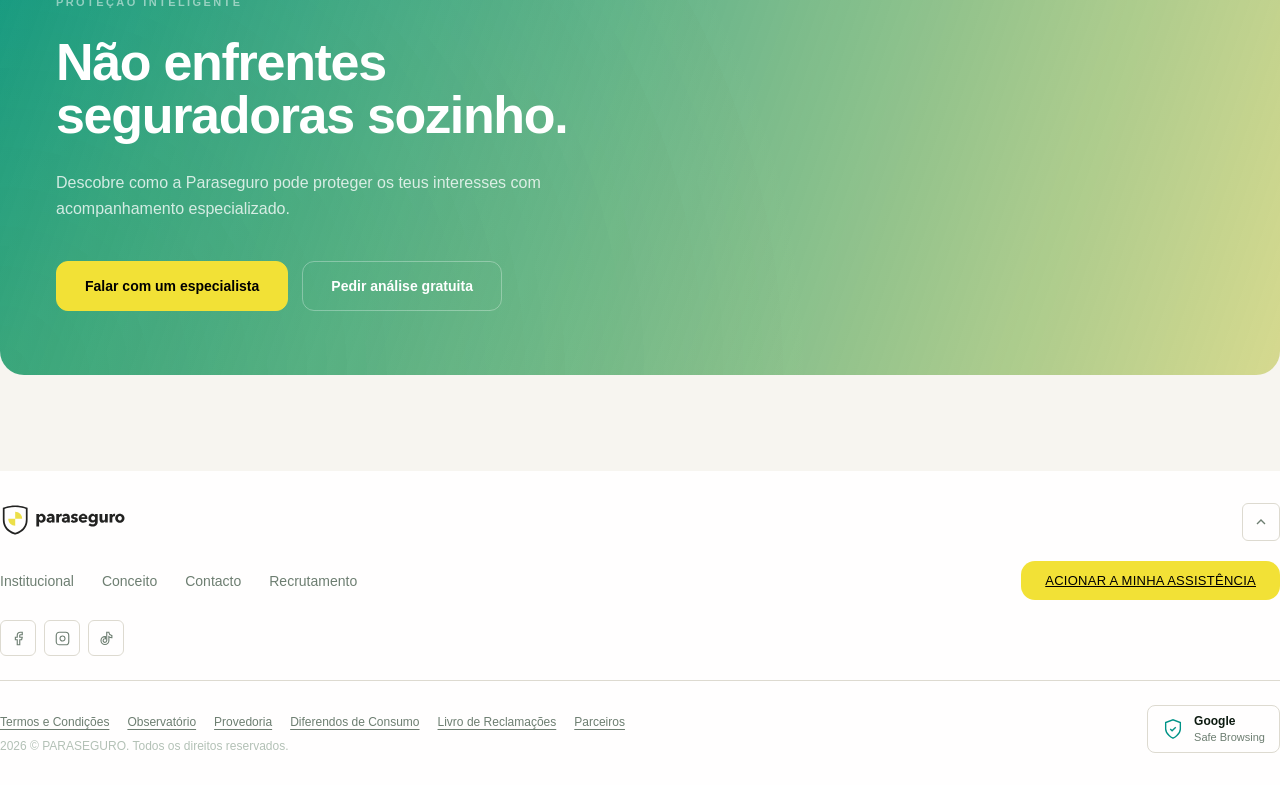
==== commit 23339762: "Foram adicionadas as restantes paginas + responsividade" ====
--- a/index.html
+++ b/index.html
@@ -19,80 +19,6 @@
   <div id="nav-slot"></div>
 
   <!-- ═══════ HERO ═══════ -->
-  <!-- <section class="hero">
-    <div class="hero-left">
-      <div class="hero-eyebrow">
-        <div class="hero-eyebrow-dot"></div>
-        <span>Proteção independente</span>
-      </div>
-      <h1 class="hero-title">O seguro não decide</h1>
-      <span class="hero-title-accent">por ti.</span>
-      <p class="hero-subhead">Geriamos o teu sinistro do início ao fim — peritos próprios, prazos cumpridos, indemnizações sem cortes.</p>
-      <p class="hero-desc">Quando tens um sinistro, a seguradora gere tudo em seu favor. O paraseguro retira-lhe esse
-        controlo — e garante que não perdes aquilo a que tens direito.</p>
-      <div class="hero-actions">
-        <button class="btn-yellow">Ver os planos</button>
-        <button class="btn-ghost">Como funciona em 3 passos</button>
-      </div>
-    </div>
-    <div class="hero-right">
-      <div class="hero-right-blend">
-        <div class="hero-shield">
-          <div class="shield-ring-1"></div>
-          <div class="shield-ring-2"></div>
-          <div class="shield-ring-3"></div>
-          <div class="shield-core">
-            <svg viewBox="0 0 24 24">
-              <path d="M12 22s8-4 8-10V5l-8-3-8 3v7c0 6 8 10 8 10z" />
-              <path d="M9 12l2 2 4-4" />
-            </svg>
-          </div>
-        </div>
-        <div class="hero-proof-list">
-          <div class="hero-proof-item">
-            <div class="hero-proof-icon"><svg viewBox="0 0 24 24">
-                <path d="M22 11.08V12a10 10 0 1 1-5.93-9.14" />
-                <polyline points="22 4 12 14.01 9 11.01" />
-              </svg></div>
-            <div class="hero-proof-text"><strong>Gestão total</strong> do teu sinistro, do início ao fim</div>
-          </div>
-          <div class="hero-proof-item">
-            <div class="hero-proof-icon"><svg viewBox="0 0 24 24">
-                <path d="M12 22s8-4 8-10V5l-8-3-8 3v7c0 6 8 10 8 10z" />
-              </svg></div>
-            <div class="hero-proof-text"><strong>Zero conflitos</strong> de interesse — só trabalhamos para ti</div>
-          </div>
-          <div class="hero-proof-item">
-            <div class="hero-proof-icon"><svg viewBox="0 0 24 24">
-                <path
-                  d="M20.84 4.61a5.5 5.5 0 0 0-7.78 0L12 5.67l-1.06-1.06a5.5 5.5 0 0 0-7.78 7.78L12 21.23l7.78-7.78a5.5 5.5 0 0 0 0-7.78z" />
-              </svg></div>
-            <div class="hero-proof-text"><strong>Saúde, crédito e justiça</strong> — cobertura completa</div>
-          </div>
-        </div>
-      </div>
-    </div>
-  </section> 
-  
-  <div class="marquee-wrap">
-    <div class="marquee-inner">
-      <span>Saúde</span><span class="accent">·</span>
-      <span>Engenharia</span><span class="accent">·</span>
-      <span>Crédito</span><span class="accent">·</span>
-      <span>Justiça</span><span class="accent">·</span>
-      <span>Proteção pessoal</span><span class="accent">·</span>
-      <span>Estabilidade financeira</span><span class="accent">·</span>
-      <span>Rendimento garantido</span><span class="accent">·</span>
-      <span>Saúde</span><span class="accent">·</span>
-      <span>Engenharia</span><span class="accent">·</span>
-      <span>Crédito</span><span class="accent">·</span>
-      <span>Justiça</span><span class="accent">·</span>
-      <span>Proteção pessoal</span><span class="accent">·</span>
-      <span>Estabilidade financeira</span><span class="accent">·</span>
-      <span>Rendimento garantido</span><span class="accent">·</span>
-    </div>
-  </div>-->
-
   <section class="hero">
     <div class="hero-inner max-w">
       <div class="hero-left">
@@ -105,7 +31,7 @@
         <p class="hero-subhead">Especialistas independentes que defendem os teus direitos perante seguradoras, processos
           e conflitos.</p>
         <div class="hero-actions">
-          <button class="btn-yellow">Proteger-te por 0,70€/dia</button>
+          <button class="btn-yellow">Proteger-te por 0,60€/dia</button>
           <button class="btn-ghost">Ver o que cobre</button>
         </div>
         <div class="hero-stats">
@@ -120,6 +46,9 @@
         </div>
       </div>
       <div class="hero-right">
+        <video class="hero-video" autoplay muted loop playsinline preload="auto" poster="files/pexels-photo-27175882.jpeg">
+          <source src="files/paraseguro_2.mp4" type="video/mp4">
+        </video>
         <div class="hero-overlay">
           <div class="hero-card-top">
             <div class="hero-card-eyebrow">Proteção jurídica</div>
@@ -166,39 +95,126 @@
   <section class="versus max-w">
     <div class="section-eyebrow">A DIFERENÇA</div>
     <h2 class="section-title">Dois cenários.<br> <em>Resultados muito diferentes.</em></h2>
-    <div class="versus-grid">
-      <div class="vs-card bad">
-        <div class="vs-tag">
-          <div class="vs-tag-icon"><svg width="12" height="12" viewBox="0 0 24 24" fill="none" stroke="#b3c1b6"
-              stroke-width="2.5">
+
+    <div class="vs-compare">
+      <div class="vs-head">
+        <div class="vs-head-cell vs-head-cell--label" aria-hidden="true"></div>
+        <div class="vs-head-cell vs-head-cell--bad">
+          <span class="vs-pill vs-pill--bad">Sem paraseguro</span>
+        </div>
+        <div class="vs-head-cell vs-head-cell--good">
+          <span class="vs-pill vs-pill--good">Com paraseguro</span>
+        </div>
+      </div>
+
+      <div class="vs-row">
+        <div class="vs-label">Quem decide</div>
+        <div class="vs-side vs-side--bad">
+          <span class="vs-mark vs-mark--x" aria-hidden="true">
+            <svg viewBox="0 0 24 24" fill="none" stroke="currentColor" stroke-width="2.5" stroke-linecap="round">
               <line x1="18" y1="6" x2="6" y2="18" />
               <line x1="6" y1="6" x2="18" y2="18" />
-            </svg></div>
-          Sem paraseguro
-        </div>
-        <h3 class="vs-heading">A seguradora decide sozinha</h3>
-        <ul class="vs-list">
-          <li>Controla peritos e avaliações unilateralmente</li>
-          <li>Atrasa processos sem qualquer consequência</li>
-          <li>Minimiza indemnizações ao máximo possível</li>
-          <li>Aceitas o que oferecem ou litigas sozinho</li>
-        </ul>
-      </div>
-      <div class="vs-card good">
-        <div class="vs-tag">
-          <div class="vs-tag-icon"><svg width="12" height="12" viewBox="0 0 24 24" fill="none" stroke="#00d4aa"
-              stroke-width="2.5">
+            </svg>
+          </span>
+          <span>A seguradora</span>
+        </div>
+        <div class="vs-side vs-side--good">
+          <span class="vs-mark vs-mark--v" aria-hidden="true">
+            <svg viewBox="0 0 24 24" fill="none" stroke="currentColor" stroke-width="2.5" stroke-linecap="round"
+              stroke-linejoin="round">
               <polyline points="20 6 9 17 4 12" />
-            </svg></div>
-          Com paraseguro
-        </div>
-        <h3 class="vs-heading">Especialistas exclusivamente do teu lado</h3>
-        <ul class="vs-list">
-          <li>Gestão total e especializada do teu sinistro</li>
-          <li>Advocacia ativa e permanente dos teus direitos</li>
-          <li>Proteção integral do teu património</li>
-          <li>Cobertura completa: saúde, crédito e justiça</li>
-        </ul>
+            </svg>
+          </span>
+          <span>Tu, com a nossa equipa</span>
+        </div>
+      </div>
+
+      <div class="vs-row">
+        <div class="vs-label">Peritagem</div>
+        <div class="vs-side vs-side--bad">
+          <span class="vs-mark vs-mark--x" aria-hidden="true">
+            <svg viewBox="0 0 24 24" fill="none" stroke="currentColor" stroke-width="2.5" stroke-linecap="round">
+              <line x1="18" y1="6" x2="6" y2="18" />
+              <line x1="6" y1="6" x2="18" y2="18" />
+            </svg>
+          </span>
+          <span>Da seguradora</span>
+        </div>
+        <div class="vs-side vs-side--good">
+          <span class="vs-mark vs-mark--v" aria-hidden="true">
+            <svg viewBox="0 0 24 24" fill="none" stroke="currentColor" stroke-width="2.5" stroke-linecap="round"
+              stroke-linejoin="round">
+              <polyline points="20 6 9 17 4 12" />
+            </svg>
+          </span>
+          <span>Independente</span>
+        </div>
+      </div>
+
+      <div class="vs-row">
+        <div class="vs-label">Prazos</div>
+        <div class="vs-side vs-side--bad">
+          <span class="vs-mark vs-mark--x" aria-hidden="true">
+            <svg viewBox="0 0 24 24" fill="none" stroke="currentColor" stroke-width="2.5" stroke-linecap="round">
+              <line x1="18" y1="6" x2="6" y2="18" />
+              <line x1="6" y1="6" x2="18" y2="18" />
+            </svg>
+          </span>
+          <span>Indefinidos</span>
+        </div>
+        <div class="vs-side vs-side--good">
+          <span class="vs-mark vs-mark--v" aria-hidden="true">
+            <svg viewBox="0 0 24 24" fill="none" stroke="currentColor" stroke-width="2.5" stroke-linecap="round"
+              stroke-linejoin="round">
+              <polyline points="20 6 9 17 4 12" />
+            </svg>
+          </span>
+          <span>Resposta em 24h</span>
+        </div>
+      </div>
+
+      <div class="vs-row">
+        <div class="vs-label">Indemnização</div>
+        <div class="vs-side vs-side--bad">
+          <span class="vs-mark vs-mark--x" aria-hidden="true">
+            <svg viewBox="0 0 24 24" fill="none" stroke="currentColor" stroke-width="2.5" stroke-linecap="round">
+              <line x1="18" y1="6" x2="6" y2="18" />
+              <line x1="6" y1="6" x2="18" y2="18" />
+            </svg>
+          </span>
+          <span>Minimizada</span>
+        </div>
+        <div class="vs-side vs-side--good">
+          <span class="vs-mark vs-mark--v" aria-hidden="true">
+            <svg viewBox="0 0 24 24" fill="none" stroke="currentColor" stroke-width="2.5" stroke-linecap="round"
+              stroke-linejoin="round">
+              <polyline points="20 6 9 17 4 12" />
+            </svg>
+          </span>
+          <span>Sem cortes</span>
+        </div>
+      </div>
+
+      <div class="vs-row">
+        <div class="vs-label">Quem te defende</div>
+        <div class="vs-side vs-side--bad">
+          <span class="vs-mark vs-mark--x" aria-hidden="true">
+            <svg viewBox="0 0 24 24" fill="none" stroke="currentColor" stroke-width="2.5" stroke-linecap="round">
+              <line x1="18" y1="6" x2="6" y2="18" />
+              <line x1="6" y1="6" x2="18" y2="18" />
+            </svg>
+          </span>
+          <span>Ninguém</span>
+        </div>
+        <div class="vs-side vs-side--good">
+          <span class="vs-mark vs-mark--v" aria-hidden="true">
+            <svg viewBox="0 0 24 24" fill="none" stroke="currentColor" stroke-width="2.5" stroke-linecap="round"
+              stroke-linejoin="round">
+              <polyline points="20 6 9 17 4 12" />
+            </svg>
+          </span>
+          <span>Equipa dedicada</span>
+        </div>
       </div>
     </div>
   </section>
@@ -214,6 +230,12 @@
       </aside>
       <div class="areas-list">
         <article class="area-card">
+          <div class="area-icon area-icon--emerald" aria-hidden="true">
+            <svg viewBox="0 0 24 24" fill="none" stroke="currentColor" stroke-width="1.6" stroke-linecap="round"
+              stroke-linejoin="round">
+              <path d="M3 12h3l2-5 4 10 2-5h7" />
+            </svg>
+          </div>
           <span class="area-num">01</span>
           <h3 class="area-title">Saúde & Engenharia</h3>
           <p class="area-text">Acompanhamento médico especializado, acidentes pessoais e apoio técnico em situações
@@ -221,18 +243,43 @@
             patrimoniais.</p>
         </article>
         <article class="area-card">
+          <div class="area-icon area-icon--yellow" aria-hidden="true">
+            <svg viewBox="0 0 24 24" fill="none" stroke="currentColor" stroke-width="1.6" stroke-linecap="round"
+              stroke-linejoin="round">
+              <rect x="3" y="6" width="18" height="13" rx="2.5" />
+              <path d="M3 10h18" />
+              <path d="M7 15h3" />
+            </svg>
+          </div>
           <span class="area-num">02</span>
           <h3 class="area-title">Crédito</h3>
           <p class="area-text">Proteção financeira e estabilidade perante situações inesperadas ou conflitos
             contratuais.</p>
         </article>
         <article class="area-card">
+          <div class="area-icon area-icon--cyan" aria-hidden="true">
+            <svg viewBox="0 0 24 24" fill="none" stroke="currentColor" stroke-width="1.6" stroke-linecap="round"
+              stroke-linejoin="round">
+              <path d="M12 3v18" />
+              <path d="M5 21h14" />
+              <path d="M6 8h12" />
+              <path d="M6 8l-3 6a3 3 0 0 0 6 0z" />
+              <path d="M18 8l-3 6a3 3 0 0 0 6 0z" />
+            </svg>
+          </div>
           <span class="area-num">03</span>
           <h3 class="area-title">Justiça</h3>
           <p class="area-text">Advocacia ativa e permanente dos teus direitos perante seguradoras e processos
             litigiosos.</p>
         </article>
         <article class="area-card">
+          <div class="area-icon area-icon--emerald-deep" aria-hidden="true">
+            <svg viewBox="0 0 24 24" fill="none" stroke="currentColor" stroke-width="1.6" stroke-linecap="round"
+              stroke-linejoin="round">
+              <path d="M12 21s-7-4-7-10V5l7-2 7 2v6c0 6-7 10-7 10z" />
+              <path d="M9 11.5l2 2 4-4" />
+            </svg>
+          </div>
           <span class="area-num">04</span>
           <h3 class="area-title">Proteção civil & Bem estar</h3>
           <p class="area-text">Responsabilidades legais ativadas automaticamente sobre as vigentes, sem burocracia
@@ -243,66 +290,101 @@
     </div>
   </section>
 
+
   <!-- ═══════ COMO FUNCIONA ═══════ -->
   <section class="how" id="comoFunciona">
     <div class="how-inner max-w">
       <div class="section-eyebrow">COMO FUNCIONA</div>
       <h2 class="section-title">O paraseguro <em>age por ti</em> em cada fase.</h2>
-      <div class="steps">
-        <div class="step-card">
-          <div class="step-number">01 <div class="step-chip">Ativação imediata</div>
-          </div>
-          <div class="step-title">Tens um sinistro — acionamos tudo</div>
-          <p class="step-text">Logo que nos contactas, a equipa avoca a gestão do processo e retira à seguradora o
-            controlo hegemónico da situação.</p>
-        </div>
-        <div class="step-card">
-          <div class="step-number">02 <div class="step-chip">Gestão especializada</div>
-          </div>
-          <div class="step-title">Profissionais tratam de tudo por ti</div>
-          <p class="step-text">Saúde, engenharia, crédito, justiça — cada área tem especialistas a trabalhar
-            exclusivamente no teu interesse.</p>
-        </div>
-        <div class="step-card">
-          <div class="step-number">03 <div class="step-chip">Proteção total</div>
-          </div>
-          <div class="step-title">Não perdes aquilo a que tens direito</div>
-          <p class="step-text">Proteção civil automática sobre responsabilidades vigentes. Ninguém te pode privar de nada
-            arbitrariamente.</p>
-        </div>
-      </div>
-    </div>
-  </section>
-
-  <!-- ═══════ PULLQUOTE ═══════ -->
-  <section class="pullquote max-w">
-    <div class="pullquote_left">
-      <div class="pq-shield">
-        <div class="shield-ring-1"></div>
-        <div class="shield-ring-2"></div>
-        <div class="shield-ring-3"></div>
-        <div class="shield-core">
-          <svg viewBox="0 0 24 24">
-            <path d="M12 22s8-4 8-10V5l-8-3-8 3v7c0 6 8 10 8 10z" />
-            <path d="M9 12l2 2 4-4" />
-          </svg>
-        </div>
-      </div>
-      <img src="files/pexels-photo-5445223_v2.jpg" alt="ecos da sociedade">
-    </div>
-    <div class="pullquote_right">
-      <div class="card-top">
-        <span class="badge">ECOS DA SOCIEDADE</span>
-        <h2 class="pq-1-title">Está nas tuas mãos.</h2>
-        <!-- Alternativa (mais explicativa, menos impactante — manter comentada):
-        <h2 class="pq-2-title">Teres os teus próprios serviços de assistência é fundamental para não acabares em apuros
-          às mãos dos seguros</h2>
-        -->
-
-      </div>
-      <div class="card-actions">
-        <button class="btn-pq">↗ &nbsp; Conhecer ofertas</button>
-        <span class="pq-content">Planos de paraproteção</span>
+
+      <div class="steps-interactive" data-active="0">
+        <div class="steps-list">
+          <button class="step-item is-active" type="button" data-step="0" aria-expanded="true">
+            <div class="step-item-head">
+              <span class="step-item-num">01</span>
+              <span class="step-item-title">Ativação imediata</span>
+              <span class="step-item-chev" aria-hidden="true">
+                <svg viewBox="0 0 24 24" fill="none" stroke="currentColor" stroke-width="2" stroke-linecap="round"
+                  stroke-linejoin="round">
+                  <polyline points="9 18 15 12 9 6" />
+                </svg>
+              </span>
+            </div>
+            <div class="step-item-body">
+              <p>Tens um sinistro — acionamos tudo</p>
+              <p>Logo que nos contactas, a equipa avoca a gestão do processo e retira à seguradora o controlo hegemónico
+                da situação.</p>
+            </div>
+          </button>
+
+          <button class="step-item" type="button" data-step="1" aria-expanded="false">
+            <div class="step-item-head">
+              <span class="step-item-num">02</span>
+              <span class="step-item-title">Gestão especializada</span>
+              <span class="step-item-chev" aria-hidden="true">
+                <svg viewBox="0 0 24 24" fill="none" stroke="currentColor" stroke-width="2" stroke-linecap="round"
+                  stroke-linejoin="round">
+                  <polyline points="9 18 15 12 9 6" />
+                </svg>
+              </span>
+            </div>
+            <div class="step-item-body">
+              <p>Profissionais tratam de tudo por ti</p>
+              <p>Saúde, engenharia, crédito, justiça — cada área tem especialistas a trabalhar exclusivamente no teu
+                interesse.</p>
+            </div>
+          </button>
+
+          <button class="step-item" type="button" data-step="2" aria-expanded="false">
+            <div class="step-item-head">
+              <span class="step-item-num">03</span>
+              <span class="step-item-title">Proteção total</span>
+              <span class="step-item-chev" aria-hidden="true">
+                <svg viewBox="0 0 24 24" fill="none" stroke="currentColor" stroke-width="2" stroke-linecap="round"
+                  stroke-linejoin="round">
+                  <polyline points="9 18 15 12 9 6" />
+                </svg>
+              </span>
+            </div>
+            <div class="step-item-body">
+              <p>Não perdes aquilo a que tens direito</p>
+              <p>Proteção civil automática sobre responsabilidades vigentes. Ninguém te pode privar de nada
+                arbitrariamente.</p>
+            </div>
+          </button>
+
+          <div class="steps-cta">
+            <a href="#" class="btn-yellow steps-cta-btn">
+              Pedir assistência
+              <svg viewBox="0 0 24 24" fill="none" stroke="currentColor" stroke-width="2" stroke-linecap="round"
+                stroke-linejoin="round" aria-hidden="true">
+                <line x1="5" y1="12" x2="19" y2="12" />
+                <polyline points="12 5 19 12 12 19" />
+              </svg>
+            </a>
+          </div>
+        </div>
+
+        <div class="steps-media">
+          <div class="step-media is-active" data-step="0">
+            <div class="step-media-img step-media-img--tall" style="background-image:url('files/step1-tall.jpeg')"
+              role="img" aria-label="Pessoa a fazer uma chamada"></div>
+            <div class="step-media-img step-media-img--wide" style="background-image:url('files/step1-wide.jpeg')"
+              role="img" aria-label="Cliente em contacto telefónico e a tomar notas"></div>
+          </div>
+          <div class="step-media" data-step="1">
+            <div class="step-media-img step-media-img--tall" style="background-image:url('files/step2-tall.jpeg')"
+              role="img" aria-label="Mãos a assinar um documento"></div>
+            <div class="step-media-img step-media-img--wide" style="background-image:url('files/step2-wide.jpeg')"
+              role="img" aria-label="Equipa de especialistas em reunião"></div>
+          </div>
+          <div class="step-media" data-step="2">
+            <div class="step-media-img step-media-img--tall" style="background-image:url('files/step3-tall.jpeg')"
+              role="img" aria-label="Família abraçada"></div>
+            <div class="step-media-img step-media-img--wide" style="background-image:url('files/step3-wide.jpeg')"
+              role="img" aria-label="Família tranquila e protegida em casa"></div>
+          </div>
+        </div>
       </div>
     </div>
   </section>
@@ -324,7 +406,8 @@
           </summary>
           <div class="faq-answer">
             <p>O paraseguro é um serviço de proteção independente que avoca a gestão dos teus sinistros perante as
-              seguradoras. Não somos uma seguradora — somos a equipa que trabalha exclusivamente do teu lado para garantir
+              seguradoras. Não somos uma seguradora — somos a equipa que trabalha exclusivamente do teu lado para
+              garantir
               que recebes aquilo a que tens direito.</p>
           </div>
         </details>
@@ -335,7 +418,8 @@
           </summary>
           <div class="faq-answer">
             <p>Não. O paraseguro funciona <strong>em paralelo</strong> com a tua seguradora. Manténs todas as coberturas
-              que já tens — nós entramos quando precisas de alguém a defender os teus interesses no processo de sinistro.
+              que já tens — nós entramos quando precisas de alguém a defender os teus interesses no processo de
+              sinistro.
             </p>
           </div>
         </details>
@@ -345,7 +429,8 @@
             <span class="faq-icon" aria-hidden="true">+</span>
           </summary>
           <div class="faq-answer">
-            <p>A partir de <strong>0,60€/dia</strong>. O preço final depende do plano que escolheres e do número de pessoas
+            <p>A partir de <strong>0,60€/dia</strong>. O preço final depende do plano que escolheres e do número de
+              pessoas
               cobertas. Filhos e dependentes entram sem pagar nada nos planos familiares.</p>
             <a href="planos.html" class="faq-inline-link">Ver planos e simular preço →</a>
           </div>
@@ -376,7 +461,8 @@
             <span class="faq-icon" aria-hidden="true">+</span>
           </summary>
           <div class="faq-answer">
-            <p>Sim. Sem permanência e sem custos de cancelamento. Cancelas online a qualquer momento e manténs a proteção
+            <p>Sim. Sem permanência e sem custos de cancelamento. Cancelas online a qualquer momento e manténs a
+              proteção
               até ao final do período já pago.</p>
           </div>
         </details>
--- a/styles.css
+++ b/styles.css
@@ -513,7 +513,7 @@
   font-weight: 500;
   padding: 12px 24px;
   border: none;
-  border-radius: 6px;
+  border-radius: 14px;
   cursor: pointer;
   letter-spacing: 0.02em;
   transition: background 0.2s;
@@ -535,7 +535,7 @@
 
 .hero {
   background:
-    linear-gradient(to bottom right, #cfe7df 0%, #e4f1ec 45%, #f8fbf900 100%);
+    radial-gradient(circle at 0% 100%, rgba(242, 225, 54, 0.16), transparent 60%), linear-gradient(109deg, rgb(0 147 135), #abfd2773);
   padding-block: 20px;
   padding-bottom: 70px;
 }
@@ -588,7 +588,7 @@
   font-weight: 700;
   font-size: 60px;
   line-height: 0.99;
-  color: var(--grey);
+  color: var(--white);
   letter-spacing: -0.02em;
   margin-bottom: 8px;
 }
@@ -598,7 +598,7 @@
   font-weight: 700;
   font-size: 60px;
   line-height: 0.92;
-  color: var(--cyan-dark);
+  color: var(--yellow);
   display: block;
   margin-bottom: 36px;
 }
@@ -607,20 +607,11 @@
   font-family: 'montserrat', sans-serif;
   font-size: 18px;
   line-height: 1.45;
-  color: var(--grey);
+  color: var(--white);
   font-weight: 500;
   max-width: 480px;
   margin-bottom: 45px;
   letter-spacing: -0.005em;
-}
-
-.hero-desc {
-  font-size: 15px;
-  color: var(--grey);
-  line-height: 1.7;
-  max-width: 440px;
-  font-weight: 300;
-  margin-bottom: 40px;
 }
 
 .hero-actions {
@@ -682,6 +673,15 @@
   border-color: rgba(27, 27, 27, 0.4);
 }
 
+.hero .btn-ghost {
+  color: var(--white);
+  border-color: rgba(255, 255, 255, 0.45);
+}
+
+.hero .btn-ghost:hover {
+  border-color: rgba(255, 255, 255, 0.85);
+}
+
 .hero-stats {
   display: flex;
   gap: 56px;
@@ -692,24 +692,21 @@
   font-family: 'montserrat', sans-serif;
   font-size: 30px;
   font-weight: 700;
-  color: var(--grey);
+  color: var(--white);
   letter-spacing: -0.02em;
   line-height: 1.1;
 }
 
 .hero-stat-label {
   font-size: 13px;
-  color: var(--grey);
+  color: rgba(255, 255, 255, 0.8);
   font-weight: 300;
   margin-top: 6px;
 }
 
 .hero-right {
   position: relative;
-  background-image:
-    url(files/pexels-photo-27175882.jpeg);
-  background-position: center;
-  background-size: cover;
+  background-color: var(--ink2);
   display: flex;
   flex-direction: column;
   justify-content: flex-end;
@@ -721,6 +718,26 @@
   width: 100%;
   justify-self: end;
   max-width: 680px;
+  overflow: hidden;
+  box-shadow:
+    0 50px 80px -20px rgba(0, 50, 42, 0.45),
+    0 25px 45px -15px rgba(0, 50, 42, 0.30),
+    0 8px 16px -8px rgba(0, 50, 42, 0.20);
+}
+
+.hero-video {
+  position: absolute;
+  inset: 0;
+  width: 100%;
+  height: 100%;
+  object-fit: cover;
+  z-index: 0;
+  pointer-events: none;
+}
+
+.hero-overlay {
+  position: relative;
+  z-index: 1;
 }
 
 .hero-overlay {
@@ -765,7 +782,7 @@
 
 .hero-mini-value {
   font-size: 26px;
-  font-weight: 700;
+  font-weight: 600;
   color: var(--grey);
   letter-spacing: -0.02em;
   line-height: 1.1;
@@ -776,107 +793,6 @@
   font-size: 13px;
   color: var(--grey);
   font-weight: 300;
-}
-
-.hero-shield {
-  width: 240px;
-  height: 240px;
-  margin: 0 auto;
-  position: relative;
-  display: flex;
-  align-items: center;
-  justify-content: center;
-}
-
-.shield-ring-1 {
-  position: absolute;
-  width: 240px;
-  height: 240px;
-  border: 1px solid rgba(255, 255, 255, 0.05);
-  border-radius: 50%;
-}
-
-.shield-ring-2 {
-  position: absolute;
-  width: 180px;
-  height: 180px;
-  border: 1px solid rgba(255, 255, 255, 0.08);
-  border-radius: 50%;
-}
-
-.shield-ring-3 {
-  position: absolute;
-  width: 120px;
-  height: 120px;
-  border: 1px solid rgba(255, 255, 255, 0.1);
-  border-radius: 50%;
-}
-
-.shield-core {
-  width: 80px;
-  height: 80px;
-  background: rgba(0, 212, 170, 0.12);
-  border: 1px solid rgba(0, 212, 170, 0.25);
-  border-radius: 50%;
-  display: flex;
-  align-items: center;
-  justify-content: center;
-  z-index: 1;
-}
-
-.shield-core svg {
-  width: 36px;
-  height: 36px;
-  stroke: var(--cyan);
-  fill: none;
-  stroke-width: 1.5;
-}
-
-.hero-proof-list {
-  display: flex;
-  flex-direction: column;
-  gap: var(--gap);
-  margin-top: 40px;
-  padding: 0px 20px;
-}
-
-.hero-proof-item {
-  padding: 14px 18px;
-  background: #f0f9fff5;
-  border: 1px solid rgba(255, 255, 255, 0.06);
-  border-radius: 15px;
-}
-
-.hero-proof-item .title {
-  font-size: 14px;
-  font-weight: 500;
-  color: var(--grey) 40%;
-  margin-bottom: 4px;
-}
-
-.hero-proof-icon {
-  width: 24px;
-  height: 24px;
-  flex-shrink: 0;
-}
-
-.hero-proof-icon svg {
-  width: 18px;
-  height: 18px;
-  stroke: var(--yellow);
-  fill: none;
-  stroke-width: 1.8;
-}
-
-.hero-proof-text {
-  font-size: 14px;
-  color: var(--grey);
-  font-weight: 300;
-}
-
-.hero-proof-text strong {
-  color: var(--grey);
-  font-weight: 500;
 }
 
 /* ════════════════════════════════════════════════
@@ -973,55 +889,8 @@
 }
 
 /* ════════════════════════════════════════════════
-   MARQUEE
+   SHARED — section eyebrow
    ════════════════════════════════════════════════ */
-
-.marquee-wrap {
-  margin: 0px 0px 50px 0px;
-  border: 1px solid #005f5718;
-  padding: 14px 0;
-  overflow: hidden;
-  white-space: nowrap;
-  border-radius: 0px 0px 20px 20px;
-}
-
-.marquee-inner {
-  display: inline-block;
-  animation: marquee 80s linear infinite
-}
-
-.marquee-inner span {
-  font-size: 11px;
-  letter-spacing: 0.2em;
-  text-transform: uppercase;
-  color: #444444a0;
-  margin: 0 32px
-}
-
-.marquee-inner span.accent {
-  color: var(--cyan)
-}
-
-@keyframes marquee {
-  0% {
-    transform: translateX(0)
-  }
-
-  100% {
-    transform: translateX(-50%)
-  }
-}
-
-/* ════════════════════════════════════════════════
-   CONCEITO
-   ════════════════════════════════════════════════ */
-
-.conceito {
-  background: var(--white);
-  padding: 70px 80px;
-  border-bottom: 1px solid var(--rule);
-  margin-top: 50px;
-}
 
 .section-eyebrow {
   font-size: 11px;
@@ -1032,57 +901,6 @@
   text-align: center;
 }
 
-.conceito-grid {
-  display: grid;
-  grid-template-columns: 1fr 1fr;
-  gap: 80px;
-  align-items: start;
-}
-
-.conceito-title {
-  font-family: 'montserrat', sans-serif;
-  font-weight: 700;
-  font-size: 44px;
-  line-height: 1/4;
-  color: var(--ink);
-}
-
-.conceito-title em {
-  line-height: 1.8;
-  color: var(--emerald);
-}
-
-.conceito-body {
-  font-size: 16px;
-  color: var(--mid);
-  line-height: 1.8;
-  font-weight: 300;
-  margin-bottom: 16px;
-}
-
-.conceito-body strong {
-  color: var(--ink);
-  font-weight: 500;
-}
-
-.section-link {
-  margin-top: 28px;
-  font-size: 13px;
-  font-weight: 600;
-  color: var(--emerald);
-  letter-spacing: 0.06em;
-  text-transform: uppercase;
-  display: inline-flex;
-  align-items: center;
-  gap: 8px;
-  cursor: pointer;
-}
-
-.section-link::after {
-  content: '\2197';
-  font-size: 16px;
-}
-
 /* ════════════════════════════════════════════════
    VERSUS
    ════════════════════════════════════════════════ */
@@ -1111,119 +929,146 @@
   font-style: normal;
 }
 
-.versus-grid {
+.vs-compare {
+  --vs-cols: 1.1fr 1fr 1fr;
+  position: relative;
+  background: var(--white);
+  border: 1px solid var(--rule);
+  border-radius: 24px;
+  overflow: hidden;
+  box-shadow: 0 30px 60px -45px rgba(0, 60, 50, 0.25);
+}
+
+.vs-compare::after {
+  content: '';
+  position: absolute;
+  top: 0;
+  right: 0;
+  bottom: 0;
+  width: calc(100% / 3.1);
+  border: 2.5px solid var(--emerald);
+  border-top-right-radius: 24px;
+  border-bottom-right-radius: 24px;
+  pointer-events: none;
+  z-index: 3;
+}
+
+.vs-head,
+.vs-row {
   display: grid;
-  grid-template-columns: 1fr 1fr;
-  gap: 20px;
-}
-
-.vs-card {
-  padding: 40px 36px;
-  border-radius: 20px;
-}
-
-.vs-card.bad {
-  background: #efeadf;
-  border: 1px solid #e0dacb;
-}
-
-.vs-card.good {
-  background:
-    radial-gradient(circle at 0% 100%, rgba(242, 225, 54, 0.16), transparent 60%),
-    linear-gradient(160deg, var(--emerald), var(--emerald-dark));
-}
-
-
-.vs-tag {
-  font-size: 11px;
-  letter-spacing: 0.18em;
-  text-transform: uppercase;
-  font-weight: 700;
-  margin-bottom: 20px;
-  display: flex;
+  grid-template-columns: var(--vs-cols);
+  align-items: stretch;
+}
+
+.vs-head {
+  background: color-mix(in srgb, var(--emerald) 5%, var(--white));
+  border-bottom: 1px solid var(--rule);
+}
+
+.vs-head-cell {
+  padding: 18px 28px;
+  display: flex;
+  align-items: center;
+}
+
+.vs-head-cell--bad {
+  border-left: 1px solid var(--rule);
+}
+
+.vs-head-cell--good {
+  border-left: 1px solid var(--rule);
+  background: color-mix(in srgb, var(--emerald) 8%, var(--white));
+}
+
+.vs-pill {
+  display: inline-flex;
   align-items: center;
   gap: 8px;
-}
-
-.vs-card.bad .vs-tag {
-  color: var(--faint);
-}
-
-.vs-card.good .vs-tag {
-  color: var(--yellow);
-}
-
-.vs-tag-icon {
-  width: 22px;
-  height: 22px;
-  border-radius: 5px;
-  display: flex;
+  font-size: 11px;
+  font-weight: 700;
+  letter-spacing: 0.16em;
+  text-transform: uppercase;
+  padding: 6px 12px;
+  border-radius: 999px;
+}
+
+.vs-pill--bad {
+  background: color-mix(in srgb, var(--mid) 12%, var(--white));
+  color: var(--mid);
+}
+
+.vs-pill--good {
+  background: var(--emerald);
+  color: var(--white);
+}
+
+.vs-row {
+  border-top: 1px solid var(--rule);
+  transition: background 0.2s ease;
+}
+
+.vs-row:first-of-type {
+  border-top: 0;
+}
+
+.vs-row:hover {
+  background: color-mix(in srgb, var(--emerald) 3%, var(--white));
+}
+
+.vs-label,
+.vs-side {
+  padding: 22px 28px;
+  display: flex;
+  align-items: center;
+  font-size: 16px;
+  line-height: 1.35;
+}
+
+.vs-label {
+  font-weight: 600;
+  color: var(--grey);
+  letter-spacing: -0.01em;
+}
+
+.vs-side {
+  border-left: 1px solid var(--rule);
+  gap: 12px;
+  font-weight: 500;
+}
+
+.vs-side--bad {
+  color: var(--mid);
+}
+
+.vs-side--good {
+  color: var(--grey);
+  background: color-mix(in srgb, var(--emerald) 4%, var(--white));
+}
+
+.vs-mark {
+  flex-shrink: 0;
+  display: inline-flex;
   align-items: center;
   justify-content: center;
-}
-
-.vs-card.bad .vs-tag-icon {
-  background: #ddd8c8;
-}
-
-.vs-card.good .vs-tag-icon {
-  background: rgba(0, 212, 170, 0.15);
-}
-
-.vs-heading {
-  font-family: 'montserrat', sans-serif;
-  font-weight: 600;
-  font-size: 26px;
-  line-height: 1.2;
-  margin-bottom: 20px;
-}
-
-.vs-card.bad .vs-heading {
-  color: var(--ink);
-}
-
-.vs-card.good .vs-heading {
-  color: #fff;
-}
-
-.vs-list {
-  list-style: none;
-  display: flex;
-  flex-direction: column;
-  gap: 14px;
-}
-
-.vs-list li {
-  font-size: 15px;
-  display: flex;
-  gap: 10px;
-  line-height: 1.6;
-  font-weight: 300;
-}
-
-.vs-card.bad .vs-list li {
-  color: var(--mid);
-}
-
-.vs-card.good .vs-list li {
-  color: rgb(255, 255, 255);
-}
-
-.vs-list li::before {
-  content: '';
-  width: 5px;
-  height: 5px;
+  width: 26px;
+  height: 26px;
   border-radius: 50%;
-  flex-shrink: 0;
-  margin-top: 7px;
-}
-
-.vs-card.bad .vs-list li::before {
-  background: var(--faint);
-}
-
-.vs-card.good .vs-list li::before {
-  background: var(--cyan);
+}
+
+.vs-mark svg {
+  width: 14px;
+  height: 14px;
+  display: block;
+}
+
+.vs-mark--x {
+  background: color-mix(in srgb, #d4452f 14%, var(--white));
+  color: #d4452f;
+}
+
+.vs-mark--v {
+  background: var(--emerald);
+  color: var(--white);
 }
 
 /* ════════════════════════════════════════════════
@@ -1244,52 +1089,199 @@
   font-size: 50px;
 }
 
-.steps {
+.steps-interactive {
   display: grid;
-  grid-template-columns: 1fr 1fr 1fr;
-  gap: 24px;
-  /* margin-top: 48px; */
-}
-
-.step-card {
-  background: var(--white);
-  border-radius: 16px;
-  padding: 36px 32px;
-  box-shadow: 0 2px 12px rgba(0, 0, 0, 0.04);
-  transition: transform 0.2s ease, box-shadow 0.2s ease;
-}
-
-.step-card:hover {
-  transform: translateY(-2px);
-  box-shadow: 0 6px 20px rgba(0, 0, 0, 0.06);
-}
-
-.step-number {
-  font-family: 'montserrat', sans-serif;
-  font-weight: 700;
-  font-size: 56px;
-  color: #cfe7df;
-  line-height: 1;
-  margin-bottom: 32px;
-}
-
-.step-chip {
-  display: none;
-}
-
-.step-title {
-  font-size: 18px;
-  font-weight: 700;
-  color: var(--grey);
-  margin-bottom: 12px;
-  line-height: 1.3;
-}
-
-.step-text {
+  grid-template-columns: 1fr 1.1fr;
+  gap: 56px;
+  align-items: stretch;
+}
+
+.steps-list {
+  display: flex;
+  flex-direction: column;
+  position: relative;
+  padding-left: 18px;
+}
+
+.steps-list::before {
+  content: '';
+  position: absolute;
+  left: 0;
+  top: 0;
+  bottom: 0;
+  width: 2px;
+  background: color-mix(in srgb, var(--emerald) 18%, transparent);
+  border-radius: 2px;
+}
+
+.step-item {
+  position: relative;
+  background: transparent;
+  border: 0;
+  text-align: left;
+  font: inherit;
+  color: inherit;
+  cursor: pointer;
+  padding: 20px 0;
+  border-bottom: 1px solid color-mix(in srgb, var(--emerald) 14%, transparent);
+}
+
+.step-item:first-child {
+  padding-top: 0;
+}
+
+.step-item:last-of-type {
+  border-bottom: 0;
+}
+
+.step-item::before {
+  content: '';
+  position: absolute;
+  left: -18px;
+  top: 0;
+  width: 2px;
+  height: 0;
+  background: var(--emerald);
+  border-radius: 2px;
+  transition: height 0.3s ease;
+}
+
+.step-item.is-active::before {
+  height: 100%;
+}
+
+.step-item-head {
+  display: grid;
+  grid-template-columns: auto 1fr auto;
+  align-items: center;
+  gap: 16px;
+}
+
+.step-item-num {
+  font-family: 'montserrat', sans-serif;
+  font-weight: 700;
+  font-size: 14px;
+  letter-spacing: 0.1em;
+  color: var(--mid);
+  transition: color 0.2s ease;
+}
+
+.step-item.is-active .step-item-num {
+  color: var(--emerald);
+}
+
+.step-item-title {
+  font-family: 'montserrat', sans-serif;
+  font-size: 26px;
+  font-weight: 700;
+  letter-spacing: -0.02em;
+  color: var(--mid);
+  transition: color 0.2s ease;
+  line-height: 1.2;
+}
+
+.step-item.is-active .step-item-title {
+  color: var(--grey);
+}
+
+.step-item:hover:not(.is-active) .step-item-title {
+  color: color-mix(in srgb, var(--grey) 70%, var(--mid));
+}
+
+.step-item-chev {
+  display: inline-flex;
+  width: 22px;
+  height: 22px;
+  color: var(--mid);
+  transition: transform 0.3s ease, color 0.2s ease;
+}
+
+.step-item-chev svg {
+  width: 100%;
+  height: 100%;
+}
+
+.step-item.is-active .step-item-chev {
+  transform: rotate(90deg);
+  color: var(--emerald);
+}
+
+.step-item-body {
+  display: grid;
+  grid-template-rows: 0fr;
+  transition: grid-template-rows 0.35s ease, margin-top 0.3s ease, opacity 0.25s ease;
+  opacity: 0;
+  margin-top: 0;
+}
+
+.step-item-body > p {
+  overflow: hidden;
   font-size: 15px;
+  line-height: 1.65;
   color: var(--mid);
-  line-height: 1.65;
   font-weight: 400;
+  padding-right: 32px;
+}
+
+.step-item.is-active .step-item-body {
+  grid-template-rows: 1fr;
+  opacity: 1;
+  margin-top: 14px;
+}
+
+.steps-cta {
+  margin-top: auto;
+  padding-top: 28px;
+}
+
+.steps-cta-btn {
+  display: inline-flex;
+  align-items: center;
+  gap: 10px;
+  text-decoration: none;
+}
+
+.steps-cta-btn svg {
+  width: 18px;
+  height: 18px;
+}
+
+.steps-media {
+  position: relative;
+  min-height: 520px;
+  align-self: stretch;
+}
+
+.step-media {
+  position: absolute;
+  inset: 0;
+  display: grid;
+  grid-template-columns: 0.9fr 1.1fr;
+  gap: 16px;
+  opacity: 0;
+  visibility: hidden;
+  transform: translateY(8px);
+  transition: opacity 0.4s ease, transform 0.4s ease, visibility 0s linear 0.4s;
+  pointer-events: none;
+}
+
+.step-media.is-active {
+  opacity: 1;
+  visibility: visible;
+  transform: translateY(0);
+  pointer-events: auto;
+  transition: opacity 0.45s ease, transform 0.45s ease, visibility 0s;
+}
+
+.step-media-img {
+  background: color-mix(in srgb, var(--emerald) 8%, var(--white));
+  border: 1px solid color-mix(in srgb, var(--emerald) 14%, var(--rule));
+  border-radius: 22px;
+  background-size: cover;
+  background-position: center;
+  overflow: hidden;
+  height: 100%;
+  width: 100%;
 }
 
 /* ════════════════════════════════════════════════
@@ -1354,15 +1346,51 @@
   border: 1px solid var(--rule);
   border-radius: 20px;
   padding: 28px 90px 28px 32px;
-}
+  transition: border-color 0.25s ease, transform 0.25s ease, box-shadow 0.25s ease;
+}
+
+.area-card:hover {
+  border-color: color-mix(in srgb, var(--emerald) 35%, var(--rule));
+  transform: translateY(-2px);
+  box-shadow: 0 12px 28px -22px rgba(0, 60, 50, 0.35);
+}
+
+.area-icon {
+  display: inline-flex;
+  align-items: center;
+  justify-content: center;
+  width: 52px;
+  height: 52px;
+  border-radius: 14px;
+  margin-bottom: 18px;
+  background: color-mix(in srgb, currentColor 12%, var(--white));
+  border: 1px solid color-mix(in srgb, currentColor 22%, transparent);
+  transition: transform 0.25s ease, background 0.25s ease;
+}
+
+.area-icon svg {
+  width: 26px;
+  height: 26px;
+  display: block;
+}
+
+.area-card:hover .area-icon {
+  transform: scale(1.05);
+  background: color-mix(in srgb, currentColor 18%, var(--white));
+}
+
+.area-icon--emerald      { color: var(--emerald); }
+.area-icon--yellow       { color: var(--yellow-dark); }
+.area-icon--cyan         { color: var(--cyan-deeper); }
+.area-icon--emerald-deep { color: var(--emerald-deep); }
 
 .area-num {
   display: block;
-  font-size: 13px;
+  font-size: 12px;
   font-weight: 600;
-  color: var(--emerald);
-  letter-spacing: 0.05em;
-  margin-bottom: 14px;
+  color: var(--mid);
+  letter-spacing: 0.12em;
+  margin-bottom: 10px;
 }
 
 .area-title {
@@ -1406,268 +1434,6 @@
 }
 
 /* ════════════════════════════════════════════════
-   SOCIAL PROOF — NUMBERS
-   ════════════════════════════════════════════════ */
-
-.proof-section {
-  background: var(--chalk);
-  padding: 100px 80px;
-  border-top: 1px solid var(--rule);
-}
-
-.proof-grid {
-  display: grid;
-  grid-template-columns: 1fr 1fr 1fr 1fr;
-  gap: 16px;
-  margin-top: 40px;
-}
-
-.proof-card {
-  background: var(--white);
-  border: 1px solid var(--rule);
-  border-radius: 12px;
-  padding: 32px 24px;
-  text-align: center;
-}
-
-.proof-number {
-  font-family: 'montserrat', sans-serif;
-  font-weight: 700;
-  font-size: 48px;
-  color: var(--emerald);
-  line-height: 1;
-  margin-bottom: 6px;
-}
-
-.proof-label {
-  font-size: 13px;
-  color: var(--mid);
-  line-height: 1.5;
-  font-weight: 300;
-}
-
-/* ════════════════════════════════════════════════
-   TESTIMONIALS
-   ════════════════════════════════════════════════ */
-
-.testi-section {
-  background: var(--white);
-  padding: 60px 80px 100px;
-  border-top: 1px solid var(--rule);
-}
-
-.testi-grid {
-  display: grid;
-  grid-template-columns: 1fr 1fr 1fr;
-  gap: 20px;
-  margin-top: 40px;
-}
-
-.testi-card {
-  background: var(--chalk);
-  border: 1px solid var(--rule);
-  border-radius: 12px;
-  padding: 32px 24px;
-}
-
-.testi-stars {
-  display: flex;
-  gap: 3px;
-  margin-bottom: 16px;
-}
-
-.testi-star {
-  width: 14px;
-  height: 14px;
-  color: var(--yellow);
-}
-
-.testi-quote {
-  font-family: 'montserrat', sans-serif;
-
-  font-size: 18px;
-  color: var(--ink);
-  line-height: 1.5;
-  margin-bottom: 24px;
-}
-
-.testi-author {
-  display: flex;
-  align-items: center;
-  gap: 12px;
-}
-
-.testi-avatar {
-  width: 40px;
-  height: 40px;
-  background: var(--emerald);
-  border-radius: 50%;
-  display: flex;
-  align-items: center;
-  justify-content: center;
-  font-size: 14px;
-  font-weight: 500;
-  color: var(--cyan);
-}
-
-.testi-name {
-  font-size: 14px;
-  font-weight: 500;
-  color: var(--ink);
-}
-
-.testi-role {
-  font-size: 12px;
-  color: var(--mid);
-  font-weight: 300;
-}
-
-/* ════════════════════════════════════════════════
-   PULL QUOTE
-   ════════════════════════════════════════════════ */
-
-section.pullquote {
-  display: flex;
-  flex-direction: row;
-  gap: 24px;
-  padding: 40px 00px;
-  padding-top: 0px;
-  background: #f5f5f5;
-  max-height: 450px;
-  padding-block: var(--space-section);
-}
-
-/* IMAGEM */
-.pullquote_left {
-  flex: 2;
-  position: relative;
-}
-
-.pq-shield {
-  width: 100%;
-  height: 100%;
-  position: absolute;
-  /* top: 20px;
-  left: 20px;
-  left: 200px; */
-  z-index: 2;
-  display: flex;
-  align-items: center;
-  justify-content: center;
-}
-
-.pullquote_left img {
-  width: 100%;
-  height: 100%;
-  object-fit: cover;
-  object-position: 70%;
-  border-radius: 20px;
-}
-
-/* CARD VERDE */
-.pullquote_right {
-  flex: 1;
-  background: var(--yellow);
-  padding: 32px;
-  border-radius: 20px;
-  display: flex;
-  flex-direction: column;
-  justify-content: space-between;
-}
-
-.badge {
-  display: inline-block;
-  font-size: 10px;
-  letter-spacing: 1px;
-  padding: 6px 12px;
-  border-radius: 20px;
-  background: rgba(0, 0, 0, 0.1);
-  font-weight: 600;
-}
-
-.card-top {
-  margin-top: 10px;
-}
-
-.card-top h2.pq-1-title {
-  margin-top: 16px;
-  font-size: 30px;
-  font-weight: 700;
-  color: #1f3d2b;
-}
-
-.card-top h2.pq-2-title {
-  margin-top: 16px;
-  font-size: 20px;
-  font-weight: 400;
-  line-height: 2/3rem;
-  color: #1f3d2b;
-}
-
-span.pq-content {
-  font-size: 10px;
-  color: var(--grey);
-  font-weight: 300;
-  display: block;
-}
-
-.btn-main {
-  background: #1f3d2b;
-  color: white;
-  border: none;
-  padding: 12px 20px;
-  border-radius: 25px;
-  font-weight: 600;
-  cursor: pointer;
-}
-
-.card-actions {
-  display: flex;
-  align-items: center;
-  gap: 12px;
-}
-
-.pq-text {
-  font-family: 'montserrat', sans-serif;
-
-  font-weight: 600;
-  font-size: 28px;
-  color: var(--emerald-deep);
-  line-height: 1.4;
-}
-
-.pq-source {
-  margin-top: 14px;
-  font-family: 'montserrat', sans-serif;
-  font-style: normal;
-  font-size: 11px;
-  color: var(--emerald);
-  letter-spacing: 0.18em;
-  text-transform: uppercase;
-  font-weight: 600;
-}
-
-.btn-pq {
-  background: var(--grey);
-  color: #fff;
-  font-family: 'montserrat', sans-serif;
-  font-size: 14px;
-  padding: 14px 32px;
-  border: 1px solid rgba(255, 255, 255, 0.2);
-  border-radius: 15px;
-  cursor: pointer;
-  transition: border-color 0.2s;
-  box-shadow: 0px 5px 5px #00000011;
-  transition: all 250ms cubic-bezier(.4, 0, .2, 1);
-}
-
-.btn-pq:hover {
-  transform: translateY(-0.5px);
-  box-shadow: 0px 10px 20px #00000020;
-}
-
-
-/* ════════════════════════════════════════════════
    FAQ
    ════════════════════════════════════════════════ */
 
@@ -1864,7 +1630,7 @@
    ════════════════════════════════════════════════ */
 
 .cta-section {
-  background: radial-gradient(circle at 0% 100%, rgba(242, 225, 54, 0.16), transparent 60%), linear-gradient(360deg, var(--emerald), var(--emerald-dark));
+  background:radial-gradient(circle at 0% 100%, rgba(242, 225, 54, 0.16), transparent 60%), linear-gradient(109deg, rgb(0 147 135), #adb71873);
   padding: 80px;
   border-radius: 24px;
   margin-block: var(--space-section);
@@ -2037,7 +1803,7 @@
   font-weight: 500;
   padding: 12px 24px;
   border: none;
-  border-radius: 6px;
+  border-radius: 14px;
   cursor: pointer;
   letter-spacing: 0.02em;
   transition: background 0.2s;
@@ -2287,14 +2053,49 @@
    ════════════════════════════════════════════════ */
 
 .page-hero {
-  background: linear-gradient(to bottom right, #cfe7df 0%, #e4f1ec 45%, #f8fbf900 100%);
+  background:
+    radial-gradient(circle at 75% 50%, rgba(0, 217, 199, 0.50), transparent 55%),
+    linear-gradient(110deg,
+      color-mix(in srgb, var(--yellow) 78%, var(--white)) 0%,
+      color-mix(in srgb, var(--emerald) 55%, var(--white)) 60%,
+      color-mix(in srgb, var(--cyan) 70%, var(--white)) 100%);
   padding-block: 70px 60px;
   display: block;
+  position: relative;
+  overflow: hidden;
+}
+
+.page-hero::after {
+  content: '';
+  position: absolute;
+  right: 8%;
+  top: 50%;
+  transform: translateY(-50%);
+  width: 280px;
+  height: 280px;
+  background:
+    radial-gradient(circle at 100% 100%, rgba(242, 225, 54, 0.16), transparent 60%),
+    linear-gradient(251deg, rgb(0 147 135), #abfd2773);
+  -webkit-mask: conic-gradient(from 0deg,
+    #000 0deg 90deg,
+    transparent 90deg 180deg,
+    #000 180deg 270deg,
+    transparent 270deg 360deg);
+  mask: conic-gradient(from 0deg,
+    #000 0deg 90deg,
+    transparent 90deg 180deg,
+    #000 180deg 270deg,
+    transparent 270deg 360deg);
+  border-radius: 50%;
+  opacity: 0.85;
+  pointer-events: none;
 }
 
 .page-hero-inner {
   max-width: 90rem;
   margin-inline: auto;
+  position: relative;
+  z-index: 1;
 }
 
 .page-hero-title {
@@ -2303,20 +2104,20 @@
   font-size: 52px;
   line-height: 1.05;
   letter-spacing: -0.025em;
-  color: var(--grey);
+  color: var(--white);
   margin-block: 24px 18px;
   max-width: 760px;
 }
 
 .page-hero-title em {
-  color: var(--cyan-dark);
+  color: #fff277;
   font-style: normal;
 }
 
 .page-hero-sub {
   font-size: 17px;
   line-height: 1.5;
-  color: var(--mid);
+  color: rgba(255, 255, 255, 0.92);
   max-width: 600px;
   font-weight: 500;
 }
@@ -2954,10 +2755,6 @@
     padding-block: 50px;
   }
 
-  .marquee-wrap {
-    margin-block-end: 70px;
-  }
-
   .hero-inner {
     min-height: 540px;
   }
@@ -2971,10 +2768,6 @@
     gap: 40px;
   }
 
-  .conceito {
-    padding: 60px 56px;
-  }
-
   .versus {
     padding: 80px 56px;
   }
@@ -2989,19 +2782,6 @@
 
   .areas-title {
     font-size: 48px;
-  }
-
-  .proof-section {
-    padding: 80px 56px;
-  }
-
-  .testi-section {
-    padding: 60px 56px 80px;
-  }
-
-  section.pullquote {
-    padding: 40px 56px;
-    padding-top: 0;
   }
 
   .cta-section {
@@ -3059,19 +2839,6 @@
     border-radius: 0;
   }
 
-  .conceito {
-    padding: 60px 48px;
-  }
-
-  .conceito-grid {
-    grid-template-columns: 1fr;
-    gap: 32px;
-  }
-
-  .conceito-title {
-    font-size: 36px;
-  }
-
   .versus {
     padding: 72px 48px;
   }
@@ -3080,12 +2847,85 @@
     grid-template-columns: 1fr;
   }
 
+  .vs-compare {
+    --vs-cols: 1fr 1fr;
+  }
+
+  .vs-compare::after {
+    display: none;
+  }
+
+  .vs-head-cell--label {
+    display: none;
+  }
+
+  .vs-row {
+    grid-template-columns: 1fr;
+  }
+
+  .vs-row .vs-side {
+    border-left: 0;
+    border-top: 1px solid var(--rule);
+  }
+
+  .vs-label {
+    grid-column: 1 / -1;
+    padding: 16px 22px 8px;
+    font-size: 13px;
+    text-transform: uppercase;
+    letter-spacing: 0.1em;
+    color: var(--mid);
+    background: color-mix(in srgb, var(--emerald) 4%, var(--white));
+  }
+
+  .vs-row > .vs-label + .vs-side {
+    border-top: 0;
+  }
+
+  .vs-label,
+  .vs-side {
+    padding-inline: 22px;
+  }
+
+  .vs-side {
+    padding-block: 16px;
+  }
+
   .how {
     padding-block: 60px;
   }
 
   .steps {
     grid-template-columns: 1fr;
+  }
+
+  .steps-interactive {
+    grid-template-columns: 1fr;
+    gap: 28px;
+  }
+
+  .steps-media {
+    order: -1;
+    min-height: 280px;
+    position: relative;
+  }
+
+  .step-media {
+    position: absolute;
+    inset: 0;
+  }
+
+  .step-item-title {
+    font-size: 20px;
+  }
+
+  .steps-cta {
+    padding-top: 24px;
+  }
+
+  .steps-cta-btn {
+    width: 100%;
+    justify-content: center;
   }
 
   .areas {
@@ -3103,33 +2943,6 @@
 
   .areas-title {
     font-size: 42px;
-  }
-
-  .proof-section {
-    padding: 72px 48px;
-  }
-
-  .proof-grid {
-    grid-template-columns: 1fr 1fr;
-  }
-
-  .testi-section {
-    padding: 56px 48px 72px;
-  }
-
-  .testi-grid {
-    grid-template-columns: 1fr 1fr;
-  }
-
-  section.pullquote {
-    flex-direction: column;
-    max-height: none;
-    padding: 32px 48px;
-  }
-
-  .pullquote_left {
-    height: 300px;
-    flex: none;
   }
 
   .cta-section {
@@ -3158,7 +2971,7 @@
 
 @media (max-width: 767px) {
   body {
-    padding: 0 6px;
+    padding: 0 16px;
   }
 
   .hero {
@@ -3190,7 +3003,8 @@
 
   .hero-stats {
     flex-wrap: wrap;
-    gap: 24px 32px;
+    gap: 20px 32px;
+    margin-top: 48px;
   }
 
   .hero-stat-value {
@@ -3201,24 +3015,30 @@
     grid-template-columns: 1fr;
   }
 
-  .conceito {
-    padding: 52px 28px;
-  }
-
-  .conceito-title {
+  .versus {
+    padding: 56px 20px;
+  }
+
+  .section-title,
+  .versus .section-title,
+  .how-inner > .section-title {
     font-size: 28px;
-  }
-
-  .versus {
-    padding: 56px 28px;
-  }
-
-  .section-title {
-    font-size: 28px;
+    line-height: 1.15;
+  }
+
+  .vs-head-cell {
+    padding: 14px 12px;
+  }
+
+  .vs-pill {
+    padding: 5px 10px;
+    font-size: 10px;
+    letter-spacing: 0.12em;
   }
 
   .how {
     padding-block: 52px;
+    padding-inline: 4px;
   }
 
   .areas {
@@ -3231,6 +3051,18 @@
 
   .area-card {
     padding: 24px 70px 24px 24px;
+  }
+
+  .area-icon {
+    width: 44px;
+    height: 44px;
+    border-radius: 12px;
+    margin-bottom: 14px;
+  }
+
+  .area-icon svg {
+    width: 22px;
+    height: 22px;
   }
 
   .area-title {
@@ -3244,27 +3076,6 @@
     height: 34px;
   }
 
-  .proof-section {
-    padding: 56px 28px;
-  }
-
-  .proof-grid {
-    grid-template-columns: 1fr 1fr;
-  }
-
-  .testi-section {
-    padding: 44px 28px 56px;
-  }
-
-  .testi-grid {
-    grid-template-columns: 1fr;
-  }
-
-  section.pullquote {
-    margin: 20px 0 60px;
-    padding: 20px;
-  }
-
   .cta-section {
     padding: 44px 28px;
     border-radius: 18px;
@@ -3289,7 +3100,7 @@
   }
 
   div.inner {
-    padding-block: 24px;
+    padding: 24px 20px;
     gap: 18px;
   }
 
@@ -3299,6 +3110,11 @@
     gap: 14px;
   }
 
+  .footer-links {
+    flex-wrap: wrap;
+    gap: 12px 20px;
+  }
+
   .footer-cta-btn {
     width: 100%;
     text-align: center;
@@ -3311,6 +3127,7 @@
   }
 
   .footer-legal-links {
+    flex-wrap: wrap;
     gap: 4px 14px;
   }
 }
@@ -3321,11 +3138,11 @@
 
 @media (max-width: 479px) {
   body {
-    padding: 0 4px;
+    padding: 0 12px;
   }
 
   .hero-left {
-    padding: 44px 22px;
+    padding: 0;
   }
 
   .hero-title,
@@ -3333,8 +3150,8 @@
     font-size: 30px;
   }
 
-  .proof-grid {
-    grid-template-columns: 1fr;
+  .versus {
+    padding: 48px 12px;
   }
 
   .nav-cta::before {
@@ -4067,4 +3884,463 @@
   .compare-cell.compare-label {
     font-size: 12px;
   }
+}
+
+/* ════════════════════════════════════════════════
+   PÁGINA INSTITUCIONAL
+   ════════════════════════════════════════════════ */
+
+.institucional-hero {
+  padding-block: 80px 90px;
+}
+
+.institucional-hero-eyebrow {
+  font-size: 12px;
+  letter-spacing: 0.2em;
+  color: var(--white);
+  font-weight: 600;
+  margin-bottom: 18px;
+}
+
+.institucional-hero-title {
+  font-family: 'montserrat', sans-serif;
+  font-size: 64px;
+  font-weight: 700;
+  color: var(--white);
+  letter-spacing: -0.02em;
+  margin: 0;
+}
+
+/* Sub-nav */
+.inst-subnav {
+  display: flex;
+  justify-content: center;
+  gap: 80px;
+  padding-block: 30px;
+  border-bottom: 1px solid var(--rule);
+}
+
+.inst-subnav-link {
+  text-decoration: none;
+  color: var(--mid);
+  font-size: 16px;
+  font-weight: 500;
+  padding: 4px 0;
+  transition: color 0.2s;
+}
+
+.inst-subnav-link.is-active {
+  color: var(--grey);
+  font-weight: 700;
+  text-decoration: underline;
+  text-underline-offset: 6px;
+  text-decoration-thickness: 2px;
+}
+
+.inst-subnav-link:hover {
+  color: var(--grey);
+}
+
+/* Blocos / Pessoas */
+.inst-block {
+  background: var(--chalk);
+  padding-block: 80px;
+}
+
+.inst-block-inner {
+  display: grid;
+  grid-template-columns: 1fr 1fr;
+  gap: 60px;
+  align-items: center;
+}
+
+.inst-photo {
+  border-radius: 16px;
+  overflow: hidden;
+}
+
+.inst-photo img {
+  width: 100%;
+  height: 100%;
+  object-fit: cover;
+  display: block;
+}
+
+.inst-block-text h2 {
+  font-family: 'montserrat', sans-serif;
+  font-size: 26px;
+  font-weight: 700;
+  color: var(--grey);
+  letter-spacing: -0.015em;
+  margin-bottom: 16px;
+  line-height: 1.2;
+}
+
+.inst-block-text p {
+  font-size: 15px;
+  line-height: 1.65;
+  color: var(--mid);
+  margin-bottom: 12px;
+}
+
+.inst-block-text strong {
+  color: var(--grey);
+  font-weight: 600;
+}
+
+/* 3 razões */
+.inst-reasons {
+  padding-block: 90px;
+  background: var(--white);
+}
+
+.inst-reasons-inner {
+  text-align: center;
+}
+
+.inst-section-title {
+  font-family: 'montserrat', sans-serif;
+  font-size: 34px;
+  font-weight: 700;
+  color: var(--cyan-deeper);
+  letter-spacing: -0.02em;
+  margin-bottom: 16px;
+}
+
+.inst-section-title--accent {
+  color: var(--cyan-deeper);
+}
+
+.inst-section-sub {
+  font-size: 15px;
+  color: var(--mid);
+  max-width: 620px;
+  margin: 0 auto 60px;
+  line-height: 1.55;
+}
+
+.inst-section-sub--center {
+  margin-bottom: 36px;
+}
+
+.inst-reasons-eyebrow {
+  font-family: 'montserrat', sans-serif;
+  font-size: 18px;
+  font-weight: 700;
+  color: var(--grey);
+  margin-bottom: 30px;
+}
+
+.inst-reasons-grid {
+  display: grid;
+  grid-template-columns: repeat(3, 1fr);
+  gap: 32px;
+  text-align: center;
+}
+
+.inst-reason-card {
+  border-radius: 14px;
+  padding: 36px 24px;
+  display: flex;
+  flex-direction: column;
+  align-items: center;
+  gap: 18px;
+  margin-bottom: 28px;
+}
+
+.inst-reason-card--yellow {
+  background: linear-gradient(155deg,
+    color-mix(in srgb, var(--yellow) 80%, var(--white)) 0%,
+    color-mix(in srgb, var(--yellow) 50%, var(--emerald)) 100%);
+}
+
+.inst-reason-card--green {
+  background: linear-gradient(155deg,
+    color-mix(in srgb, var(--yellow) 60%, var(--emerald)) 0%,
+    color-mix(in srgb, var(--emerald) 70%, var(--cyan)) 100%);
+}
+
+.inst-reason-card--cyan {
+  background: linear-gradient(155deg,
+    color-mix(in srgb, var(--emerald) 50%, var(--cyan)) 0%,
+    var(--cyan) 100%);
+}
+
+.inst-reason-number {
+  font-family: 'montserrat', sans-serif;
+  font-size: 72px;
+  font-weight: 800;
+  color: var(--white);
+  line-height: 1;
+}
+
+.inst-reason-title {
+  font-family: 'montserrat', sans-serif;
+  font-size: 16px;
+  font-weight: 700;
+  color: var(--grey);
+  margin: 0;
+}
+
+.inst-reason-text {
+  font-size: 14px;
+  line-height: 1.6;
+  color: var(--mid);
+  margin-bottom: 10px;
+  padding-inline: 14px;
+}
+
+/* Junta-te a nós */
+.inst-join {
+  background: var(--chalk);
+  padding-block: 80px;
+}
+
+.inst-join-inner {
+  text-align: center;
+}
+
+.inst-join-grid {
+  display: grid;
+  grid-template-columns: repeat(3, 1fr);
+  gap: 40px;
+  text-align: left;
+  margin-top: 40px;
+}
+
+.inst-join-title {
+  font-family: 'montserrat', sans-serif;
+  font-size: 20px;
+  font-weight: 700;
+  color: var(--grey);
+  letter-spacing: -0.01em;
+  margin-bottom: 16px;
+  line-height: 1.25;
+}
+
+.inst-join-col p {
+  font-size: 14px;
+  line-height: 1.65;
+  color: var(--mid);
+  margin-bottom: 12px;
+}
+
+.inst-join-col strong {
+  color: var(--grey);
+  font-weight: 600;
+}
+
+/* Form candidatura */
+.inst-form-section {
+  background: var(--white);
+  padding-block: 80px 100px;
+}
+
+.inst-form-inner {
+  text-align: center;
+}
+
+.inst-form {
+  max-width: 720px;
+  margin: 24px auto 0;
+  display: flex;
+  flex-direction: column;
+  gap: 18px;
+  text-align: left;
+}
+
+.inst-form-row {
+  display: grid;
+  grid-template-columns: 1fr;
+  gap: 18px;
+}
+
+.inst-form-row--two {
+  grid-template-columns: 1fr 1fr;
+}
+
+.inst-form-field {
+  display: flex;
+  flex-direction: column;
+  gap: 6px;
+}
+
+.inst-form-field > span {
+  font-size: 13px;
+  color: var(--mid);
+  font-weight: 500;
+}
+
+.inst-form-field input,
+.inst-form-field textarea {
+  width: 100%;
+  font-family: inherit;
+  font-size: 14px;
+  color: var(--grey);
+  background: var(--white);
+  border: none;
+  border-bottom: 1.5px solid var(--rule);
+  padding: 8px 2px;
+  transition: border-color 0.2s;
+  resize: vertical;
+}
+
+.inst-form-field input:focus,
+.inst-form-field textarea:focus {
+  outline: none;
+  border-bottom-color: var(--cyan-deeper);
+}
+
+.inst-form-check {
+  display: flex;
+  align-items: center;
+  gap: 10px;
+  font-size: 13px;
+  color: var(--mid);
+  margin-top: 8px;
+}
+
+.inst-form-check a {
+  color: var(--grey);
+  text-decoration: underline;
+}
+
+.inst-form-note {
+  font-size: 13px;
+  color: var(--grey);
+  margin-top: 4px;
+}
+
+.inst-form-actions {
+  display: flex;
+  justify-content: flex-end;
+  gap: 16px;
+  margin-top: 20px;
+}
+
+.inst-form-attach,
+.inst-form-submit {
+  font-family: 'montserrat', sans-serif;
+  font-size: 13px;
+  font-weight: 700;
+  letter-spacing: 0.08em;
+  padding: 14px 32px;
+  border-radius: 4px;
+  cursor: pointer;
+  border: none;
+  transition: background 0.2s, color 0.2s, border-color 0.2s;
+}
+
+.inst-form-attach {
+  background: var(--white);
+  color: var(--grey);
+  border: 1.5px solid var(--grey);
+}
+
+.inst-form-attach:hover {
+  background: var(--grey);
+  color: var(--white);
+}
+
+.inst-form-submit {
+  background: var(--cyan-deeper);
+  color: var(--white);
+}
+
+.inst-form-submit:hover {
+  background: var(--emerald-deep);
+}
+
+/* Responsivo */
+@media (max-width: 1023px) {
+  .institucional-hero-title {
+    font-size: 48px;
+  }
+
+  .institucional-hero::after {
+    width: 180px;
+    height: 180px;
+    right: 4%;
+    opacity: 0.35;
+  }
+
+  .inst-subnav {
+    gap: 40px;
+  }
+
+  .inst-block-inner {
+    grid-template-columns: 1fr;
+    gap: 32px;
+  }
+
+  .inst-reasons-grid,
+  .inst-join-grid {
+    grid-template-columns: 1fr;
+  }
+}
+
+@media (max-width: 640px) {
+  .institucional-hero {
+    padding-block: 56px 64px;
+  }
+
+  .institucional-hero-title {
+    font-size: 36px;
+  }
+
+  .institucional-hero::after {
+    display: none;
+  }
+
+  .inst-subnav {
+    gap: 24px;
+    font-size: 14px;
+  }
+
+  .inst-section-title {
+    font-size: 26px;
+  }
+
+  .inst-form-row--two {
+    grid-template-columns: 1fr;
+  }
+
+  .inst-form-actions {
+    flex-direction: column;
+  }
+
+  .inst-form-attach,
+  .inst-form-submit {
+    width: 100%;
+    text-align: center;
+  }
+}
+
+/* ════════════════════════════════════════════════
+   SCROLL REVEAL — animações de entrada subtis
+   Aplicado via JS (IntersectionObserver) na class .reveal
+   ════════════════════════════════════════════════ */
+
+.reveal {
+  opacity: 0;
+  transform: translateY(18px);
+  transition:
+    opacity 0.7s cubic-bezier(0.16, 1, 0.3, 1),
+    transform 0.7s cubic-bezier(0.16, 1, 0.3, 1);
+  transition-delay: var(--reveal-delay, 0s);
+  will-change: opacity, transform;
+}
+
+.reveal.is-visible {
+  opacity: 1;
+  transform: translateY(0);
+}
+
+@media (prefers-reduced-motion: reduce) {
+  .reveal,
+  .reveal.is-visible {
+    opacity: 1;
+    transform: none;
+    transition: none;
+  }
 }
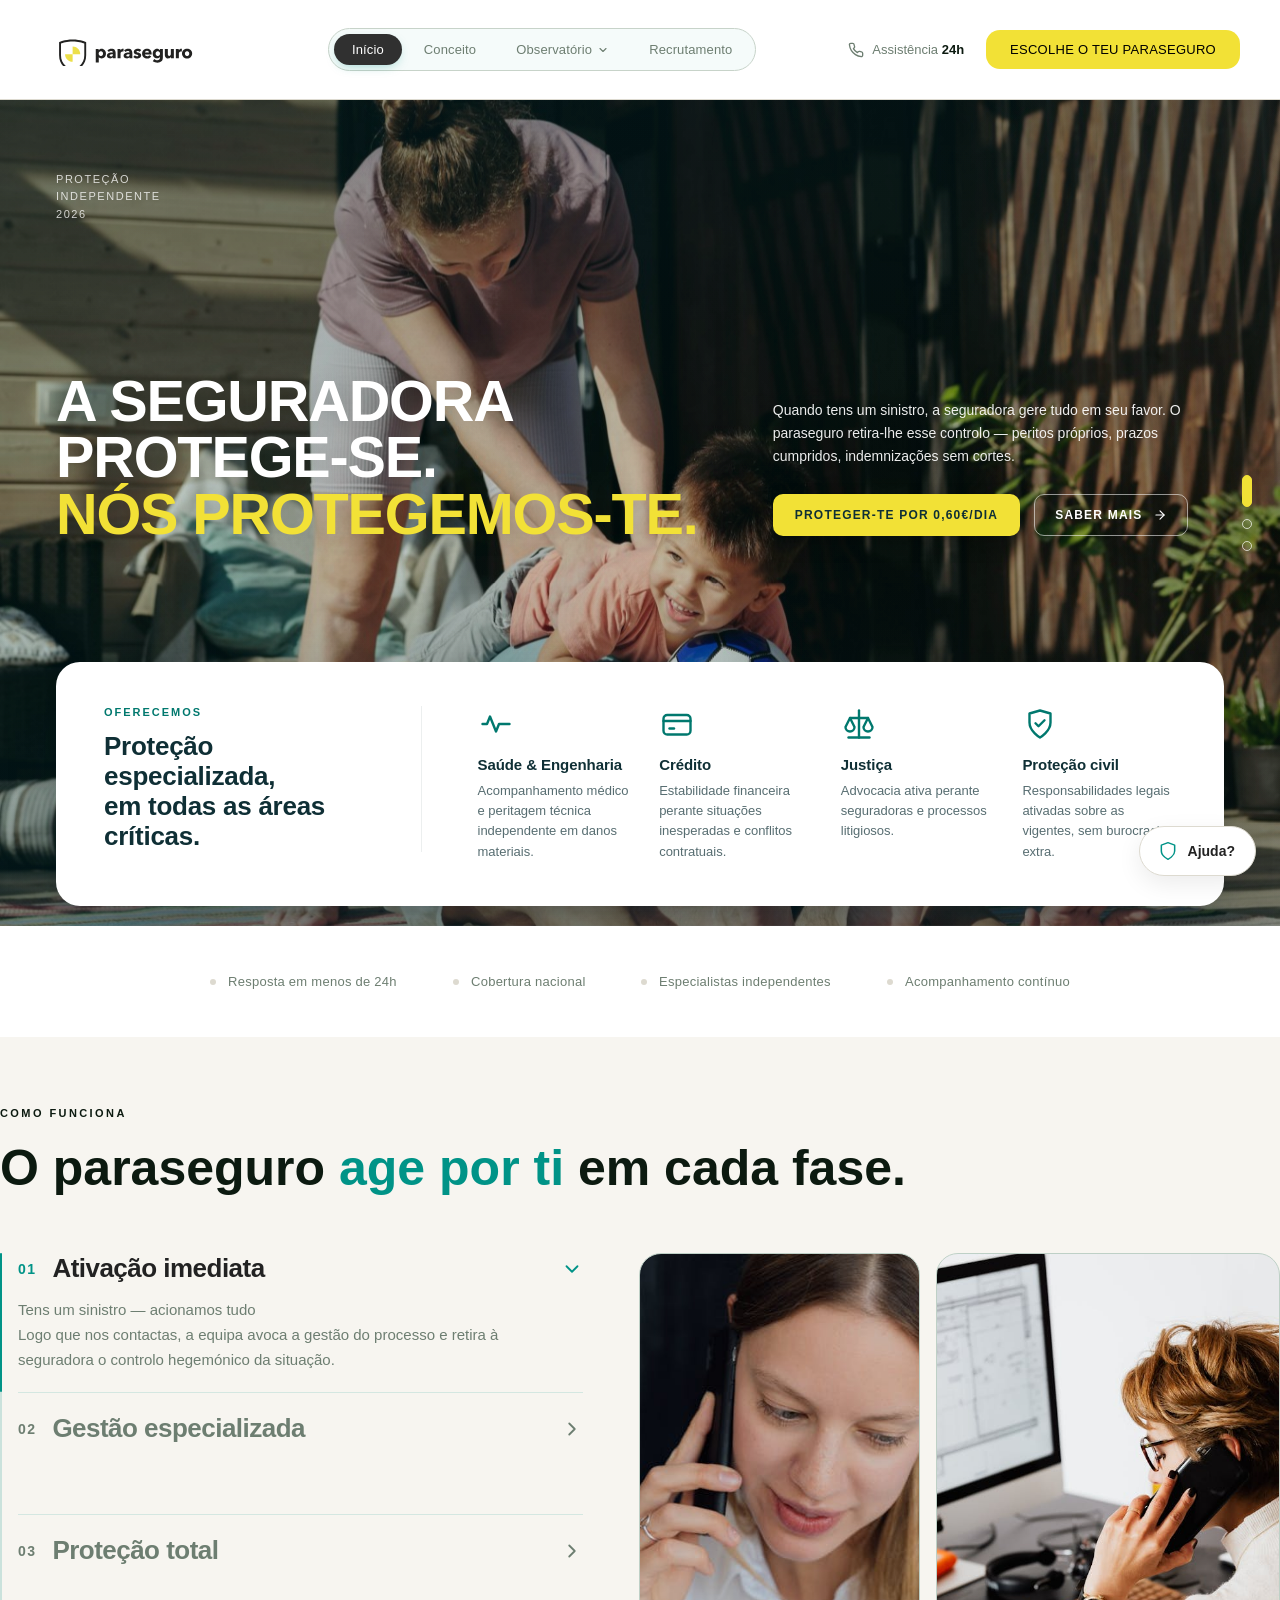
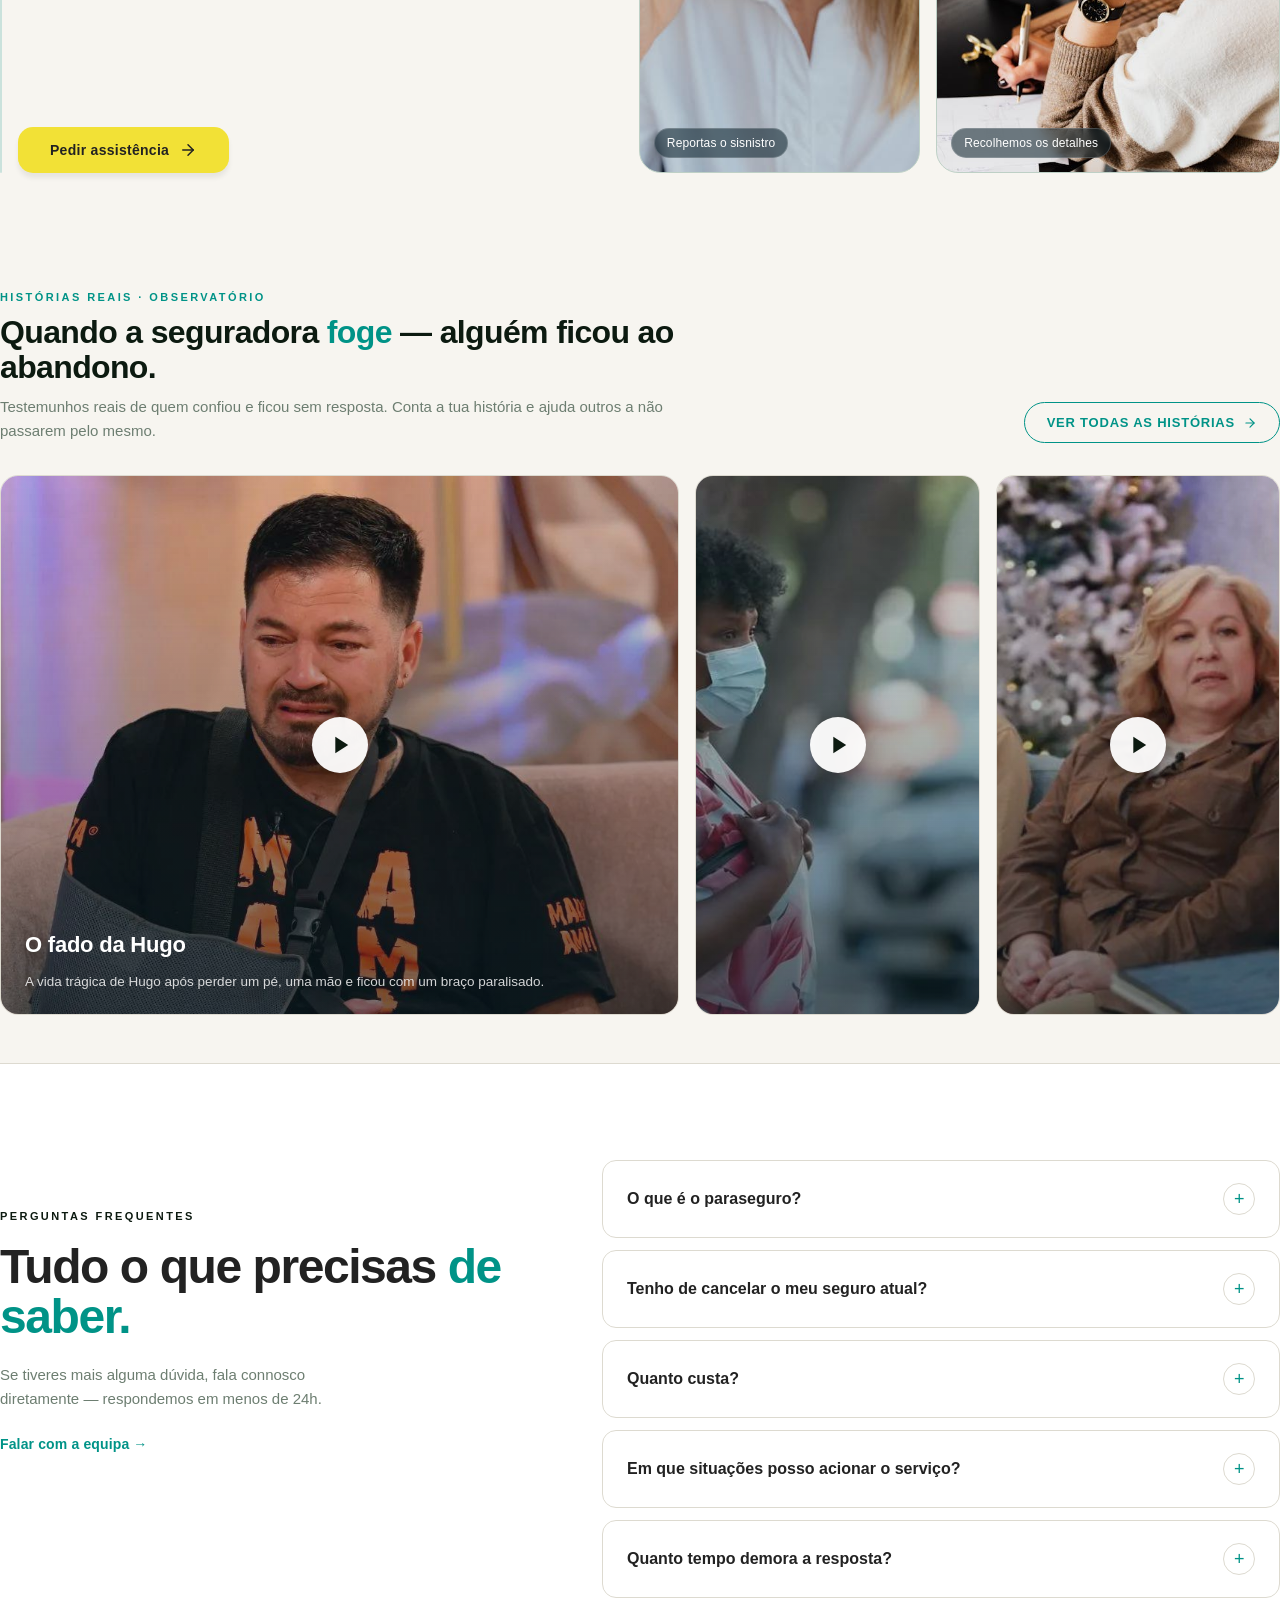
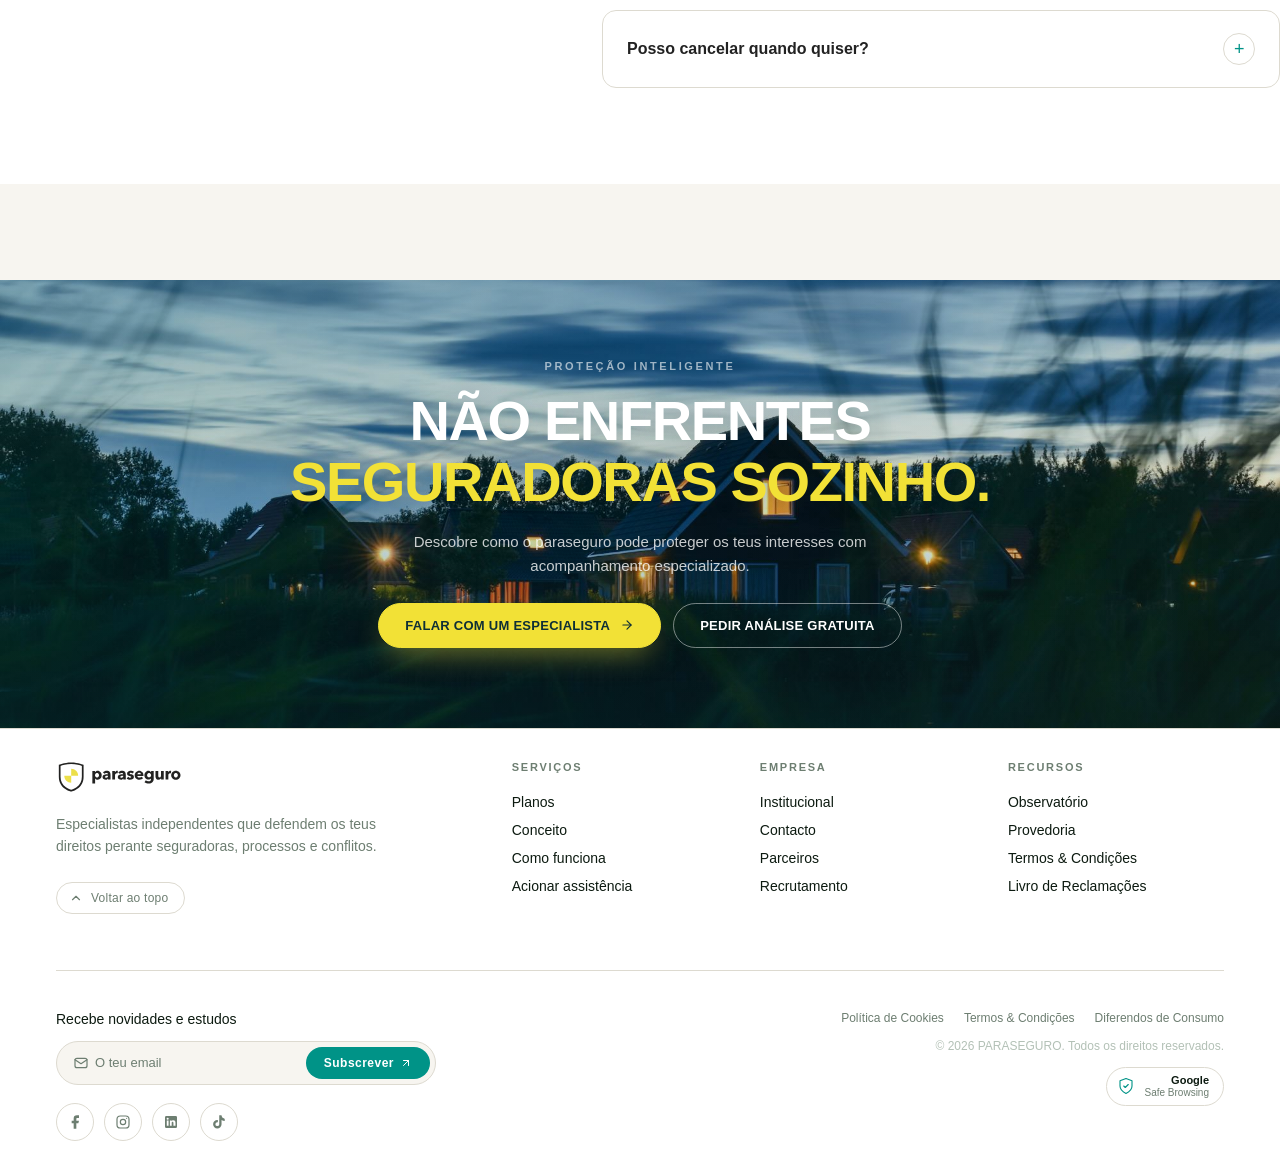
==== commit 3e435ea3: "Versao mais atualizada hero completo e footer bleed" ====
--- a/index.html
+++ b/index.html
@@ -19,7 +19,7 @@
   <div id="nav-slot"></div>
 
   <!-- ═══════ HERO ═══════ -->
-  <section class="hero">
+  <!-- <section class="hero">
     <div class="hero-inner max-w">
       <div class="hero-left">
         <div class="hero-eyebrow">
@@ -67,8 +67,120 @@
         </div>
       </div>
     </div>
+  </section> -->
+
+
+  <!-- ═══════ HERO ALTERNATIVO (não-definitivo) ═══════ -->
+  <section class="hero-alt" data-active-slide="0">
+    <div class="hero-alt-bg" aria-hidden="true">
+      <div class="hero-alt-slide is-active" data-slide="0"
+        style="background-image:url('files/pexels-photo-5445223_v2.jpg')"></div>
+      <div class="hero-alt-slide" data-slide="1" style="background-image:url('files/hero-slide-2.jpg')"></div>
+      <div class="hero-alt-slide" data-slide="2" style="background-image:url('files/hero-slide-3.jpg')"></div>
+    </div>
+    <div class="hero-alt-overlay" aria-hidden="true"></div>
+    <nav class="hero-alt-dots" aria-label="Navegação de imagens do destaque">
+      <button class="hero-alt-dot is-active" type="button" data-go="0" aria-label="Ver imagem 1 de 3"
+        aria-current="true"></button>
+      <button class="hero-alt-dot" type="button" data-go="1" aria-label="Ver imagem 2 de 3"></button>
+      <button class="hero-alt-dot" type="button" data-go="2" aria-label="Ver imagem 3 de 3"></button>
+    </nav>
+
+    <div class="hero-alt-inner max-w">
+      <div class="hero-alt-top">
+        <div class="hero-alt-eyebrow">
+          <span>Proteção</span>
+          <span>Independente</span>
+          <span>2026</span>
+        </div>
+      
+      </div>
+
+      <div class="hero-alt-body">
+        <h1 class="hero-alt-headline">
+          <span>A SEGURADORA</span>
+          <span>PROTEGE-SE.</span>
+          <span class="hero-alt-headline-accent">NÓS PROTEGEMOS-TE.</span>
+        </h1>
+        <div class="hero-alt-left">
+          <p class="hero-alt-desc">Quando tens um sinistro, a seguradora gere tudo em seu favor. O paraseguro retira-lhe
+            esse controlo — peritos próprios, prazos cumpridos, indemnizações sem cortes.</p>
+          <div class="hero-alt-actions">
+            <a href="planos.html" class="hero-alt-cta hero-alt-cta--primary">
+              <span>Proteger-te por 0,60€/dia</span>
+            </a>
+            <a href="#comoFunciona" class="hero-alt-cta hero-alt-cta--ghost">
+              <span>Saber mais</span>
+              <svg viewBox="0 0 24 24" fill="none" stroke="currentColor" stroke-width="2" stroke-linecap="round"
+                stroke-linejoin="round" aria-hidden="true">
+                <line x1="5" y1="12" x2="19" y2="12" />
+                <polyline points="12 5 19 12 12 19" />
+              </svg>
+            </a>
+          </div>
+        </div>
+
+        
+      </div>
+
+      <div class="offer-card">
+        <div class="offer-card-head">
+          <div class="offer-card-eyebrow">OFERECEMOS</div>
+          <h2 class="offer-card-title">Proteção especializada,<br>em todas as áreas críticas.</h2>
+        </div>
+        <div class="offer-card-grid">
+          <article class="offer-item">
+            <div class="offer-item-icon" aria-hidden="true">
+              <svg viewBox="0 0 24 24" fill="none" stroke="currentColor" stroke-width="1.6" stroke-linecap="round"
+                stroke-linejoin="round">
+                <path d="M3 12h3l2-5 4 10 2-5h7" />
+              </svg>
+            </div>
+            <h3 class="offer-item-title">Saúde & Engenharia</h3>
+            <p class="offer-item-text">Acompanhamento médico e peritagem técnica independente em danos materiais.</p>
+          </article>
+          <article class="offer-item">
+            <div class="offer-item-icon" aria-hidden="true">
+              <svg viewBox="0 0 24 24" fill="none" stroke="currentColor" stroke-width="1.6" stroke-linecap="round"
+                stroke-linejoin="round">
+                <rect x="3" y="6" width="18" height="13" rx="2.5" />
+                <path d="M3 10h18" />
+                <path d="M7 15h3" />
+              </svg>
+            </div>
+            <h3 class="offer-item-title">Crédito</h3>
+            <p class="offer-item-text">Estabilidade financeira perante situações inesperadas e conflitos contratuais.
+            </p>
+          </article>
+          <article class="offer-item">
+            <div class="offer-item-icon" aria-hidden="true">
+              <svg viewBox="0 0 24 24" fill="none" stroke="currentColor" stroke-width="1.6" stroke-linecap="round"
+                stroke-linejoin="round">
+                <path d="M12 3v18" />
+                <path d="M5 21h14" />
+                <path d="M6 8h12" />
+                <path d="M6 8l-3 6a3 3 0 0 0 6 0z" />
+                <path d="M18 8l-3 6a3 3 0 0 0 6 0z" />
+              </svg>
+            </div>
+            <h3 class="offer-item-title">Justiça</h3>
+            <p class="offer-item-text">Advocacia ativa perante seguradoras e processos litigiosos.</p>
+          </article>
+          <article class="offer-item">
+            <div class="offer-item-icon" aria-hidden="true">
+              <svg viewBox="0 0 24 24" fill="none" stroke="currentColor" stroke-width="1.6" stroke-linecap="round"
+                stroke-linejoin="round">
+                <path d="M12 21s-7-4-7-10V5l7-2 7 2v6c0 6-7 10-7 10z" />
+                <path d="M9 11.5l2 2 4-4" />
+              </svg>
+            </div>
+            <h3 class="offer-item-title">Proteção civil</h3>
+            <p class="offer-item-text">Responsabilidades legais ativadas sobre as vigentes, sem burocracia extra.</p>
+          </article>
+        </div>
+      </div>
+    </div>
   </section>
-
 
 
   <!-- ═══════ LOGO BAR ═══════ -->
@@ -91,136 +203,8 @@
     </div>
   </section>
 
-  <!-- ═══════ VERSUS ═══════ -->
-  <section class="versus max-w">
-    <div class="section-eyebrow">A DIFERENÇA</div>
-    <h2 class="section-title">Dois cenários.<br> <em>Resultados muito diferentes.</em></h2>
-
-    <div class="vs-compare">
-      <div class="vs-head">
-        <div class="vs-head-cell vs-head-cell--label" aria-hidden="true"></div>
-        <div class="vs-head-cell vs-head-cell--bad">
-          <span class="vs-pill vs-pill--bad">Sem paraseguro</span>
-        </div>
-        <div class="vs-head-cell vs-head-cell--good">
-          <span class="vs-pill vs-pill--good">Com paraseguro</span>
-        </div>
-      </div>
-
-      <div class="vs-row">
-        <div class="vs-label">Quem decide</div>
-        <div class="vs-side vs-side--bad">
-          <span class="vs-mark vs-mark--x" aria-hidden="true">
-            <svg viewBox="0 0 24 24" fill="none" stroke="currentColor" stroke-width="2.5" stroke-linecap="round">
-              <line x1="18" y1="6" x2="6" y2="18" />
-              <line x1="6" y1="6" x2="18" y2="18" />
-            </svg>
-          </span>
-          <span>A seguradora</span>
-        </div>
-        <div class="vs-side vs-side--good">
-          <span class="vs-mark vs-mark--v" aria-hidden="true">
-            <svg viewBox="0 0 24 24" fill="none" stroke="currentColor" stroke-width="2.5" stroke-linecap="round"
-              stroke-linejoin="round">
-              <polyline points="20 6 9 17 4 12" />
-            </svg>
-          </span>
-          <span>Tu, com a nossa equipa</span>
-        </div>
-      </div>
-
-      <div class="vs-row">
-        <div class="vs-label">Peritagem</div>
-        <div class="vs-side vs-side--bad">
-          <span class="vs-mark vs-mark--x" aria-hidden="true">
-            <svg viewBox="0 0 24 24" fill="none" stroke="currentColor" stroke-width="2.5" stroke-linecap="round">
-              <line x1="18" y1="6" x2="6" y2="18" />
-              <line x1="6" y1="6" x2="18" y2="18" />
-            </svg>
-          </span>
-          <span>Da seguradora</span>
-        </div>
-        <div class="vs-side vs-side--good">
-          <span class="vs-mark vs-mark--v" aria-hidden="true">
-            <svg viewBox="0 0 24 24" fill="none" stroke="currentColor" stroke-width="2.5" stroke-linecap="round"
-              stroke-linejoin="round">
-              <polyline points="20 6 9 17 4 12" />
-            </svg>
-          </span>
-          <span>Independente</span>
-        </div>
-      </div>
-
-      <div class="vs-row">
-        <div class="vs-label">Prazos</div>
-        <div class="vs-side vs-side--bad">
-          <span class="vs-mark vs-mark--x" aria-hidden="true">
-            <svg viewBox="0 0 24 24" fill="none" stroke="currentColor" stroke-width="2.5" stroke-linecap="round">
-              <line x1="18" y1="6" x2="6" y2="18" />
-              <line x1="6" y1="6" x2="18" y2="18" />
-            </svg>
-          </span>
-          <span>Indefinidos</span>
-        </div>
-        <div class="vs-side vs-side--good">
-          <span class="vs-mark vs-mark--v" aria-hidden="true">
-            <svg viewBox="0 0 24 24" fill="none" stroke="currentColor" stroke-width="2.5" stroke-linecap="round"
-              stroke-linejoin="round">
-              <polyline points="20 6 9 17 4 12" />
-            </svg>
-          </span>
-          <span>Resposta em 24h</span>
-        </div>
-      </div>
-
-      <div class="vs-row">
-        <div class="vs-label">Indemnização</div>
-        <div class="vs-side vs-side--bad">
-          <span class="vs-mark vs-mark--x" aria-hidden="true">
-            <svg viewBox="0 0 24 24" fill="none" stroke="currentColor" stroke-width="2.5" stroke-linecap="round">
-              <line x1="18" y1="6" x2="6" y2="18" />
-              <line x1="6" y1="6" x2="18" y2="18" />
-            </svg>
-          </span>
-          <span>Minimizada</span>
-        </div>
-        <div class="vs-side vs-side--good">
-          <span class="vs-mark vs-mark--v" aria-hidden="true">
-            <svg viewBox="0 0 24 24" fill="none" stroke="currentColor" stroke-width="2.5" stroke-linecap="round"
-              stroke-linejoin="round">
-              <polyline points="20 6 9 17 4 12" />
-            </svg>
-          </span>
-          <span>Sem cortes</span>
-        </div>
-      </div>
-
-      <div class="vs-row">
-        <div class="vs-label">Quem te defende</div>
-        <div class="vs-side vs-side--bad">
-          <span class="vs-mark vs-mark--x" aria-hidden="true">
-            <svg viewBox="0 0 24 24" fill="none" stroke="currentColor" stroke-width="2.5" stroke-linecap="round">
-              <line x1="18" y1="6" x2="6" y2="18" />
-              <line x1="6" y1="6" x2="18" y2="18" />
-            </svg>
-          </span>
-          <span>Ninguém</span>
-        </div>
-        <div class="vs-side vs-side--good">
-          <span class="vs-mark vs-mark--v" aria-hidden="true">
-            <svg viewBox="0 0 24 24" fill="none" stroke="currentColor" stroke-width="2.5" stroke-linecap="round"
-              stroke-linejoin="round">
-              <polyline points="20 6 9 17 4 12" />
-            </svg>
-          </span>
-          <span>Equipa dedicada</span>
-        </div>
-      </div>
-    </div>
-  </section>
-
   <!-- ═══════ AREAS / COBERTURA ═══════ -->
-  <section class="areas">
+  <!-- <section class="areas">
     <div class="areas-inner max-w">
       <aside class="areas-aside">
         <div class="section-eyebrow">COBERTURA</div>
@@ -288,7 +272,7 @@
         </article>
       </div>
     </div>
-  </section>
+  </section> -->
 
 
   <!-- ═══════ COMO FUNCIONA ═══════ -->
@@ -368,24 +352,95 @@
         <div class="steps-media">
           <div class="step-media is-active" data-step="0">
             <div class="step-media-img step-media-img--tall" style="background-image:url('files/step1-tall.jpeg')"
-              role="img" aria-label="Pessoa a fazer uma chamada"></div>
+              role="img" aria-label="Pessoa a fazer uma chamada">
+              <span class="step-media-caption">Reportas o sisnistro</span>
+            </div>
             <div class="step-media-img step-media-img--wide" style="background-image:url('files/step1-wide.jpeg')"
-              role="img" aria-label="Cliente em contacto telefónico e a tomar notas"></div>
+              role="img" aria-label="Cliente em contacto telefónico e a tomar notas">
+              <span class="step-media-caption">Recolhemos os detalhes</span>
+            </div>
           </div>
           <div class="step-media" data-step="1">
             <div class="step-media-img step-media-img--tall" style="background-image:url('files/step2-tall.jpeg')"
-              role="img" aria-label="Mãos a assinar um documento"></div>
+              role="img" aria-label="Mãos a assinar um documento">
+              <span class="step-media-caption">Avocamos o processo</span>
+            </div>
             <div class="step-media-img step-media-img--wide" style="background-image:url('files/step2-wide.jpeg')"
-              role="img" aria-label="Equipa de especialistas em reunião"></div>
+              role="img" aria-label="Equipa de especialistas em reunião">
+              <span class="step-media-caption">A equipa age por ti</span>
+            </div>
           </div>
           <div class="step-media" data-step="2">
             <div class="step-media-img step-media-img--tall" style="background-image:url('files/step3-tall.jpeg')"
-              role="img" aria-label="Família abraçada"></div>
+              role="img" aria-label="Família abraçada">
+              <span class="step-media-caption">Família protegida</span>
+            </div>
             <div class="step-media-img step-media-img--wide" style="background-image:url('files/step3-wide.jpeg')"
-              role="img" aria-label="Família tranquila e protegida em casa"></div>
-          </div>
-        </div>
-      </div>
+              role="img" aria-label="Família tranquila e protegida em casa">
+              <span class="step-media-caption">Voltas à tua vida</span>
+            </div>
+          </div>
+        </div>
+      </div>
+    </div>
+  </section>
+
+  <!-- ═══════ HISTÓRIAS DESTACADAS (teaser do Observatório) ═══════ -->
+  <section class="home-stories max-w">
+    <div class="home-stories-head">
+      <div class="home-stories-text">
+        <div class="section-eyebrow home-stories-eyebrow">HISTÓRIAS REAIS · OBSERVATÓRIO</div>
+        <h2 class="home-stories-title">Quando a seguradora <em>foge</em> — alguém ficou ao abandono.</h2>
+        <p class="home-stories-lead">Testemunhos reais de quem confiou e ficou sem resposta. Conta a tua história e
+          ajuda outros a não passarem pelo mesmo.</p>
+      </div>
+      <a href="observatorio.html#historias" class="home-stories-link">
+        <span>Ver todas as histórias</span>
+        <svg viewBox="0 0 24 24" fill="none" stroke="currentColor" stroke-width="2" stroke-linecap="round"
+          stroke-linejoin="round" aria-hidden="true">
+          <line x1="5" y1="12" x2="19" y2="12" />
+          <polyline points="12 5 19 12 12 19" />
+        </svg>
+      </a>
+    </div>
+
+    <div class="home-stories-grid">
+      <a href="https://tviplayer.iol.pt/programa/dois-as-10/5fe219a40cf2cc9de7ef9590/video/65b25cba0cf23250d71b6b81?t=1:11:10" target="_blank" class="story-card">
+        <div class="story-card-media" style="background-image:url('files/fadodohugo.jpg')" role="img"
+          aria-label="Testemunho da Cândida — sinistro de habitação">
+          <div class="story-card-play" aria-hidden="true">
+            <svg viewBox="0 0 24 24" fill="currentColor">
+              <polygon points="8 5 19 12 8 19 8 5" />
+            </svg>
+          </div>
+        </div>
+        <h3 class="story-card-title">O fado da Hugo</h3>
+        <p class="story-card-text">A vida trágica de Hugo após perder um pé, uma mão e ficou com um braço paralisado.</p>
+      </a>
+      <a href="https://tviplayer.iol.pt/programa/acontece-aos-melhores/604661fd0cf2b0de20234e4e/video/61520f350cf246344ebd9101" target="_blank" class="story-card">
+        <div class="story-card-media" style="background-image:url('files/fadodaCandida.jpg')" role="img"
+          aria-label="Testemunho do Miguel — acidente automóvel">
+          <div class="story-card-play" aria-hidden="true">
+            <svg viewBox="0 0 24 24" fill="currentColor">
+              <polygon points="8 5 19 12 8 19 8 5" />
+            </svg>
+          </div>
+        </div>
+        <h3 class="story-card-title">O fado da Cândida</h3>
+        <p class="story-card-text">Cândida foi vítima de um acidente mas não recebeu indemnização da Soflusa.</p>
+      </a>
+      <a href="https://tvi.iol.pt/videos/goucha-a-luta-dos-pais-pela-sobrevivencia-do-filho-apos-tragico-acidente/6581e9a30cf265bc968e2d1e" target="_blank" class="story-card">
+        <div class="story-card-media" style="background-image:url('files/fadodoGoncalo.jpg')" role="img"
+          aria-label="Testemunho do Miguel — acidente automóvel">
+          <div class="story-card-play" aria-hidden="true">
+            <svg viewBox="0 0 24 24" fill="currentColor">
+              <polygon points="8 5 19 12 8 19 8 5" />
+            </svg>
+          </div>
+        </div>
+        <h3 class="story-card-title">O fado do Gonçalo</h3>
+        <p class="story-card-text">A luta dos pais pela sobrevivência do filho após trágico acidente.</p>
+      </a>
     </div>
   </section>
 
@@ -470,15 +525,32 @@
     </div>
   </section>
 
-  <!-- ═══════ CTA ═══════ -->
-  <section class="cta-section max-w">
-    <div class="cta-eyebrow">PROTEÇÃO INTELIGENTE</div>
-    <h2 class="cta-title">Não enfrentes <br>seguradoras sozinho.</h2>
-    <p class="cta-sub">Descobre como a Paraseguro pode proteger os teus interesses com acompanhamento especializado.
-    </p>
-    <div class="cta-actions">
-      <a href="planos.html" class="cta-btn">Falar com um especialista</a>
-      <a href="#" class="cta-btn-ghost">Pedir análise gratuita</a>
+  <!-- ═══════ CTA FINAL ═══════ -->
+  <section class="hero-cta">
+    <div class="hero-cta-bg" aria-hidden="true"
+      style="background-image:url('files/cta-final-bg.jpg')"></div>
+    <div class="hero-cta-overlay" aria-hidden="true"></div>
+    <div class="hero-cta-inner">
+      <div class="hero-cta-eyebrow">PROTEÇÃO INTELIGENTE</div>
+      <h2 class="hero-cta-title">
+        <span>NÃO ENFRENTES</span>
+        <span class="hero-cta-title-accent">SEGURADORAS SOZINHO.</span>
+      </h2>
+      <p class="hero-cta-sub">Descobre como o paraseguro pode proteger os teus interesses com acompanhamento
+        especializado.</p>
+      <div class="hero-cta-actions">
+        <a href="planos.html" class="hero-cta-btn hero-cta-btn--primary">
+          <span>Falar com um especialista</span>
+          <svg viewBox="0 0 24 24" fill="none" stroke="currentColor" stroke-width="2" stroke-linecap="round"
+            stroke-linejoin="round" aria-hidden="true">
+            <line x1="5" y1="12" x2="19" y2="12" />
+            <polyline points="12 5 19 12 12 19" />
+          </svg>
+        </a>
+        <a href="contacto.html" class="hero-cta-btn hero-cta-btn--ghost">
+          <span>Pedir análise gratuita</span>
+        </a>
+      </div>
     </div>
   </section>
 
@@ -486,8 +558,8 @@
   <div id="footer-slot"></div>
   <div id="chat-slot"></div>
 
-  <script src="components.js" defer></script>
-  <script src="index.js" defer></script>
+  <script src="components.js?v=4" defer></script>
+  <script src="index.js?v=4" defer></script>
 </body>
 
 </html>
--- a/styles.css
+++ b/styles.css
@@ -489,20 +489,174 @@
 
 .nav-links {
   display: flex;
-  gap: 36px;
+  gap: 4px;
   list-style: none;
+  background: color-mix(in srgb, var(--emerald) 4%, var(--white));
+  border: 1px solid color-mix(in srgb, var(--emerald) 10%, var(--rule));
+  border-radius: 999px;
+  padding: 5px;
+  margin: 0;
+}
+
+.nav-links li {
+  list-style: none;
 }
 
 .nav-links a {
-  font-size: 14px;
+  display: inline-flex;
+  align-items: center;
+  font-family: 'montserrat', sans-serif;
+  font-size: 13px;
+  font-weight: 500;
   color: var(--mid);
   text-decoration: none;
-  font-weight: 400;
-  transition: color 0.2s;
+  padding: 8px 18px;
+  border-radius: 999px;
+  letter-spacing: 0.01em;
+  transition: background 0.2s ease, color 0.2s ease, box-shadow 0.2s ease;
 }
 
 .nav-links a:hover {
   color: var(--ink);
+  background: rgba(255, 255, 255, 0.7);
+}
+
+.nav-links a.is-active {
+  background: rgb(48, 48, 48);
+  color: var(--white);
+  box-shadow: 0 4px 12px -4px color-mix(in srgb, var(--emerald) 40%, transparent);
+}
+
+.nav-links a.is-active:hover {
+  background: rgb(71, 71, 71);
+  color: var(--white);
+}
+
+/* ─── Dropdown submenu (desktop) ─── */
+
+.nav-has-submenu {
+  position: relative;
+}
+
+.nav-has-submenu > a {
+  display: inline-flex;
+  align-items: center;
+  gap: 5px;
+}
+
+.nav-chev {
+  width: 12px;
+  height: 12px;
+  transition: transform 0.25s ease;
+}
+
+.nav-has-submenu:hover .nav-chev,
+.nav-has-submenu:focus-within .nav-chev {
+  transform: rotate(180deg);
+}
+
+.nav-submenu {
+  position: absolute;
+  top: calc(100% + 10px);
+  left: 50%;
+  transform: translateX(-50%) translateY(-6px);
+  min-width: 320px;
+  background: var(--white);
+  border: 1px solid var(--rule);
+  border-radius: 14px;
+  padding: 8px;
+  list-style: none;
+  margin: 0;
+  display: flex;
+  flex-direction: column;
+  gap: 2px;
+  box-shadow: 0 18px 40px -12px rgba(0, 50, 42, 0.25),
+              0 6px 16px -8px rgba(0, 50, 42, 0.12);
+  opacity: 0;
+  visibility: hidden;
+  pointer-events: none;
+  transition: opacity 0.22s ease, visibility 0s linear 0.22s, transform 0.22s ease;
+  z-index: 10;
+}
+
+.nav-has-submenu:hover .nav-submenu,
+.nav-has-submenu:focus-within .nav-submenu {
+  opacity: 1;
+  visibility: visible;
+  pointer-events: auto;
+  transform: translateX(-50%) translateY(0);
+  transition: opacity 0.22s ease, visibility 0s, transform 0.22s ease;
+}
+
+/* "bridge" invisível entre o link e o dropdown para o hover não falhar */
+.nav-submenu::before {
+  content: '';
+  position: absolute;
+  top: -12px;
+  left: 0;
+  right: 0;
+  height: 14px;
+}
+
+.nav-submenu li {
+  list-style: none;
+}
+
+.nav-submenu a {
+  display: flex;
+  align-items: flex-start;
+  gap: 14px;
+  padding: 12px 14px;
+  border-radius: 10px;
+  background: transparent;
+  color: var(--ink);
+  text-decoration: none;
+  transition: background 0.2s ease;
+}
+
+.nav-submenu a:hover {
+  background: color-mix(in srgb, var(--emerald) 6%, var(--white));
+}
+
+.nav-sub-num {
+  font-family: 'montserrat', sans-serif;
+  font-size: 11px;
+  font-weight: 700;
+  letter-spacing: 0.1em;
+  color: var(--emerald);
+  background: color-mix(in srgb, var(--emerald) 10%, var(--white));
+  border-radius: 6px;
+  padding: 3px 6px;
+  flex-shrink: 0;
+  margin-top: 2px;
+}
+
+.nav-sub-text {
+  display: flex;
+  flex-direction: column;
+  gap: 2px;
+}
+
+.nav-sub-text strong {
+  font-family: 'montserrat', sans-serif;
+  font-size: 14px;
+  font-weight: 600;
+  color: var(--ink);
+  letter-spacing: -0.005em;
+}
+
+.nav-sub-text em {
+  font-style: normal;
+  font-size: 12px;
+  color: var(--mid);
+}
+
+/* Mobile: sub-items aparecem inline com indent */
+.nav-mobile-sub a {
+  padding-left: 24px !important;
+  font-size: 14px !important;
+  color: var(--mid) !important;
+  font-weight: 400 !important;
 }
 
 .nav-cta {
@@ -796,6 +950,355 @@
 }
 
 /* ════════════════════════════════════════════════
+   HERO ALTERNATIVO (exploração — desktop only)
+   ════════════════════════════════════════════════ */
+
+.hero-alt {
+  position: relative;
+  isolation: isolate;
+  padding: 32px 0 130px;
+  overflow: hidden;
+  min-height: 90vh;
+  min-height: 90svh;
+  display: flex;
+  flex-direction: column;
+}
+
+.hero-alt-bg {
+  position: absolute;
+  inset: 0;
+  z-index: -2;
+  overflow: hidden;
+}
+
+.hero-alt-slide {
+  position: absolute;
+  inset: 0;
+  background-size: cover;
+  background-position: center;
+  background-repeat: no-repeat;
+  opacity: 0;
+  transform: scale(1.04);
+  transition: opacity 1.2s ease, transform 7s ease-out;
+  will-change: opacity, transform;
+}
+
+.hero-alt-slide.is-active {
+  opacity: 1;
+  transform: scale(1);
+}
+
+.hero-alt-dots {
+  position: absolute;
+  top: 50%;
+  right: 28px;
+  transform: translateY(-50%);
+  display: flex;
+  flex-direction: column;
+  gap: 12px;
+  z-index: 3;
+}
+
+.hero-alt-dot {
+  width: 10px;
+  height: 10px;
+  padding: 0;
+  border-radius: 999px;
+  border: 1.5px solid rgba(255, 255, 255, 0.7);
+  background: transparent;
+  cursor: pointer;
+  transition: height 0.35s ease, background 0.35s ease, border-color 0.35s ease;
+}
+
+.hero-alt-dot:hover {
+  background: rgba(255, 255, 255, 0.5);
+}
+
+.hero-alt-dot.is-active {
+  height: 32px;
+  background: var(--yellow);
+  border-color: var(--yellow);
+}
+
+.hero-alt-dot:focus-visible {
+  outline: 2px solid var(--yellow);
+  outline-offset: 3px;
+}
+
+@media (prefers-reduced-motion: reduce) {
+  .hero-alt-slide {
+    transition: opacity 0.2s ease;
+    transform: none;
+  }
+  .hero-alt-slide.is-active {
+    transform: none;
+  }
+}
+
+.hero-alt-overlay {
+  position: absolute;
+  inset: 0;
+  background:
+    linear-gradient(115deg, rgba(0, 120, 110, 0.10) 0%, rgba(0, 147, 135, 0.05) 55%, rgba(242, 225, 54, 0.02) 100%),
+    linear-gradient(180deg, rgba(8, 30, 40, 0.32) 0%, rgba(8, 30, 40, 0.12) 50%, rgba(8, 30, 40, 0.42) 100%);
+  z-index: -1;
+}
+
+.hero-alt-inner {
+  position: relative;
+  padding: 40px 56px 0;
+  display: flex;
+  flex-direction: column;
+  gap: 0;
+  flex: 1;
+  width: 100%;
+}
+
+/* ─── Topo: eyebrow + badge ─── */
+
+.hero-alt-top {
+  display: flex;
+  justify-content: space-between;
+  align-items: flex-start;
+  gap: 24px;
+  padding-bottom: 20px;
+}
+
+.hero-alt-eyebrow {
+  display: flex;
+  flex-direction: column;
+  gap: 2px;
+}
+
+.hero-alt-eyebrow span {
+  font-family: 'Montserrat', sans-serif;
+  font-size: 11px;
+  letter-spacing: 0.14em;
+  text-transform: uppercase;
+  color: rgba(255, 255, 255, 0.78);
+  font-weight: 500;
+  line-height: 1.4;
+}
+
+.hero-alt-badge {
+  display: flex;
+  flex-direction: column;
+  align-items: flex-end;
+  gap: 2px;
+  text-align: right;
+}
+
+.hero-alt-badge-value {
+  font-family: 'Montserrat', sans-serif;
+  font-size: 20px;
+  font-weight: 700;
+  color: #fff;
+  letter-spacing: -0.01em;
+  line-height: 1;
+}
+
+.hero-alt-badge-label {
+  font-size: 11px;
+  letter-spacing: 0.06em;
+  color: rgba(255, 255, 255, 0.78);
+  font-weight: 400;
+  line-height: 1.4;
+}
+
+/* ─── Corpo: descrição + headline ─── */
+
+.hero-alt-body {
+  display: grid;
+  grid-template-columns: 1.5fr 1fr;
+  gap: 40px;
+  align-items: end;
+  padding: 60px 0 80px;
+  min-height: 380px;
+  flex: 1;
+}
+
+.hero-alt-left {
+  display: flex;
+  flex-direction: column;
+  gap: 26px;
+  max-width: 460px;
+  padding-bottom: 6px;
+}
+
+.hero-alt-desc {
+  font-family: 'Montserrat', sans-serif;
+  font-size: 14px;
+  line-height: 1.65;
+  color: rgba(255, 255, 255, 0.92);
+  font-weight: 400;
+  margin: 0;
+}
+
+.hero-alt-actions {
+  display: flex;
+  flex-wrap: wrap;
+  align-items: center;
+  gap: 14px;
+}
+
+.hero-alt-cta {
+  display: inline-flex;
+  align-items: center;
+  gap: 10px;
+  font-family: 'Montserrat', sans-serif;
+  font-size: 12px;
+  font-weight: 700;
+  letter-spacing: 0.1em;
+  text-transform: uppercase;
+  padding: 14px 22px;
+  border-radius: 10px;
+  text-decoration: none;
+  width: fit-content;
+  cursor: pointer;
+  transition: transform 0.2s ease, box-shadow 0.2s ease, background 0.2s ease, border-color 0.2s ease, color 0.2s ease;
+}
+
+.hero-alt-cta--primary {
+  background: var(--yellow);
+  color: #0f2f35;
+  box-shadow: 0 8px 20px rgba(0, 0, 0, 0.18);
+}
+
+.hero-alt-cta--primary:hover {
+  transform: translateY(-1px);
+  background: var(--yellow-dark);
+  box-shadow: 0 12px 26px rgba(0, 0, 0, 0.28);
+}
+
+.hero-alt-cta--ghost {
+  background: transparent;
+  color: #fff;
+  border: 1px solid rgba(255, 255, 255, 0.55);
+  padding: 13px 20px;
+}
+
+.hero-alt-cta--ghost:hover {
+  background: rgba(255, 255, 255, 0.08);
+  border-color: rgba(255, 255, 255, 0.9);
+  transform: translateY(-1px);
+}
+
+.hero-alt-cta svg {
+  width: 14px;
+  height: 14px;
+}
+
+.hero-alt-headline {
+  font-family: 'Montserrat', sans-serif;
+  font-weight: 700;
+  font-size: clamp(38px, 4.5vw, 60px);
+  line-height: 0.98;
+  letter-spacing: -0.02em;
+  color: #ffffff;
+  text-align: left;
+  margin: 0;
+  text-shadow: 0 2px 24px rgba(0, 0, 0, 0.18);
+}
+
+.hero-alt-headline span {
+  display: block;
+}
+
+.hero-alt-headline-accent {
+  color: var(--yellow);
+}
+
+/* ─── Cartão "O que oferecemos" — sobrepõe o final do hero ─── */
+
+.offer-card {
+  background: #ffffff;
+  border-radius: 24px;
+  padding: 44px 48px;
+  margin: 40px 0 -110px;
+  box-shadow:
+    0 30px 60px -25px rgba(8, 30, 40, 0.35),
+    0 12px 24px -12px rgba(8, 30, 40, 0.18);
+  display: grid;
+  grid-template-columns: 1fr 2.2fr;
+  gap: 56px;
+  align-items: start;
+}
+
+.offer-card-head {
+  display: flex;
+  flex-direction: column;
+  gap: 14px;
+  border-right: 1px solid rgba(15, 47, 53, 0.08);
+  padding-right: 32px;
+}
+
+.offer-card-eyebrow {
+  font-family: 'Montserrat', sans-serif;
+  font-size: 11px;
+  letter-spacing: 0.18em;
+  color: var(--emerald-deep);
+  font-weight: 600;
+}
+
+.offer-card-title {
+  font-family: 'Montserrat', sans-serif;
+  font-size: 26px;
+  font-weight: 700;
+  line-height: 1.15;
+  letter-spacing: -0.01em;
+  color: #0f2f35;
+  margin: 0;
+}
+
+.offer-card-grid {
+  display: grid;
+  grid-template-columns: repeat(4, 1fr);
+  gap: 28px;
+}
+
+.offer-item {
+  display: flex;
+  flex-direction: column;
+  gap: 8px;
+}
+
+.offer-item-icon {
+  width: 36px;
+  height: 36px;
+  color: var(--emerald-deep);
+  margin-bottom: 6px;
+  transition: transform 0.3s ease;
+  transform-origin: left center;
+}
+
+.offer-item:hover .offer-item-icon {
+  transform: scale(1.18);
+}
+
+.offer-item-icon svg {
+  width: 100%;
+  height: 100%;
+}
+
+.offer-item-title {
+  font-family: 'Montserrat', sans-serif;
+  font-size: 15px;
+  font-weight: 700;
+  letter-spacing: -0.005em;
+  color: #0f2f35;
+  margin: 0;
+}
+
+.offer-item-text {
+  font-size: 13px;
+  line-height: 1.55;
+  color: rgba(15, 47, 53, 0.7);
+  font-weight: 400;
+  margin: 0;
+}
+
+
+/* ════════════════════════════════════════════════
    LOGO BAR
    ════════════════════════════════════════════════ */
 
@@ -833,25 +1336,42 @@
 .logo-mark {
   display: inline-flex;
   align-items: center;
-  gap: 10px;
-  color: #9aa5a0;
-  font-family: 'montserrat', sans-serif;
-  font-size: 17px;
+  gap: 12px;
+  color: var(--mid);
+  font-family: 'montserrat', sans-serif;
+  font-size: 13px;
   font-weight: 500;
-  letter-spacing: -0.01em;
-  opacity: 0.85;
-  transition: color 0.2s ease, opacity 0.2s ease;
+  letter-spacing: 0.02em;
+  opacity: 0.75;
   cursor: default;
+  position: relative;
+  transition: color 0.25s ease, opacity 0.25s ease, transform 0.25s ease;
+}
+
+.logo-mark::before {
+  content: '';
+  width: 6px;
+  height: 6px;
+  border-radius: 50%;
+  background: var(--rule);
+  flex-shrink: 0;
+  transition: background 0.25s ease, transform 0.25s ease;
 }
 
 .logo-mark:hover {
-  color: var(--ink);
+  color: var(--emerald);
   opacity: 1;
+  transform: translateY(-1px);
+}
+
+.logo-mark:hover::before {
+  background: var(--emerald);
+  transform: scale(1.4);
 }
 
 .logo-mark svg {
-  width: 22px;
-  height: 22px;
+  width: 18px;
+  height: 18px;
   flex-shrink: 0;
 }
 
@@ -1076,7 +1596,7 @@
    ════════════════════════════════════════════════ */
 
 .how {
-  background: linear-gradient(to bottom right, #cfe7dfbf 0%, #e4f1ecbb 45%, #f8fbf900 100%);
+  background: var(--chalk);
   padding-block: var(--space-section);
 }
 
@@ -1234,7 +1754,7 @@
   padding-top: 28px;
 }
 
-.steps-cta-btn {
+.btn-yellow.steps-cta-btn {
   display: inline-flex;
   align-items: center;
   gap: 10px;
@@ -1282,6 +1802,27 @@
   overflow: hidden;
   height: 100%;
   width: 100%;
+  position: relative;
+}
+
+.step-media-caption {
+  position: absolute;
+  left: 14px;
+  bottom: 14px;
+  display: inline-flex;
+  align-items: center;
+  padding: 7px 12px;
+  background: rgba(8, 30, 40, 0.55);
+  backdrop-filter: blur(6px);
+  -webkit-backdrop-filter: blur(6px);
+  color: var(--white);
+  font-family: 'Montserrat', sans-serif;
+  font-size: 12px;
+  font-weight: 500;
+  letter-spacing: 0.01em;
+  border-radius: 999px;
+  border: 1px solid rgba(255, 255, 255, 0.18);
+  pointer-events: none;
 }
 
 /* ════════════════════════════════════════════════
@@ -1626,6 +2167,188 @@
 }
 
 /* ════════════════════════════════════════════════
+   HOME — Histórias destacadas (teaser do Observatório)
+   ════════════════════════════════════════════════ */
+
+.home-stories {
+  padding-block: var(--space-section-sm, 60px);
+}
+
+.home-stories-head {
+  display: flex;
+  justify-content: space-between;
+  align-items: flex-end;
+  gap: 32px;
+  margin-bottom: 32px;
+}
+
+.home-stories-text {
+  max-width: 680px;
+}
+
+.home-stories-eyebrow {
+  text-align: left;
+  color: var(--emerald);
+  margin-bottom: 12px;
+}
+
+.home-stories-title {
+  font-family: 'montserrat', sans-serif;
+  font-size: 32px;
+  font-weight: 700;
+  line-height: 1.1;
+  letter-spacing: -0.02em;
+  color: var(--ink);
+  margin: 0 0 10px;
+}
+
+.home-stories-title em {
+  color: var(--emerald);
+  font-style: normal;
+}
+
+.home-stories-lead {
+  font-size: 15px;
+  line-height: 1.6;
+  color: var(--mid);
+  margin: 0;
+}
+
+.home-stories-link {
+  display: inline-flex;
+  align-items: center;
+  gap: 8px;
+  font-family: 'montserrat', sans-serif;
+  font-size: 13px;
+  font-weight: 600;
+  letter-spacing: 0.06em;
+  text-transform: uppercase;
+  color: var(--emerald);
+  text-decoration: none;
+  padding: 12px 22px;
+  border: 1px solid var(--emerald);
+  border-radius: 999px;
+  white-space: nowrap;
+  flex-shrink: 0;
+  transition: background 0.2s ease, color 0.2s ease, transform 0.2s ease;
+}
+
+.home-stories-link:hover {
+  background: var(--emerald);
+  color: var(--white);
+  transform: translateY(-1px);
+}
+
+.home-stories-link svg {
+  width: 14px;
+  height: 14px;
+}
+
+.home-stories-grid {
+  display: flex;
+  gap: 16px;
+  height: 540px;
+  align-items: stretch;
+}
+
+/* a .story-card é partilhada com observatorio.html — só ajusto quando é link */
+.home-stories-grid .story-card {
+  text-decoration: none;
+  flex: 1;
+  min-width: 0;
+  transition: flex 1.6s cubic-bezier(0.4, 0, 0.2, 1);
+  display: block;
+  position: relative;
+  overflow: hidden;
+}
+
+/* Desliga o lift/hover-card global nesta secção */
+.home-stories-grid .story-card:hover {
+  transform: none;
+  box-shadow: none;
+  border-color: var(--rule);
+}
+
+.home-stories-grid .story-card-media {
+  aspect-ratio: auto;
+  width: 100%;
+  height: 100%;
+}
+
+/* Por defeito, a primeira card está expandida (mais larga) */
+.home-stories-grid .story-card:first-child {
+  flex: 2.4;
+}
+
+/* Quando se passa o rato sobre o grid, todas voltam ao tamanho base... */
+.home-stories-grid:hover .story-card {
+  flex: 1;
+}
+
+/* ...e a que tem o rato em cima expande-se */
+.home-stories-grid .story-card:hover {
+  flex: 2.4;
+}
+
+/* Texto sobreposto à imagem (em baixo), só visível na card expandida */
+.home-stories-grid .story-card-title,
+.home-stories-grid .story-card-text {
+  position: absolute;
+  left: 24px;
+  right: 24px;
+  margin: 0;
+  color: var(--white);
+  opacity: 0;
+  transform: translateY(10px);
+  transition: opacity 0.7s ease, transform 0.7s ease;
+  z-index: 3;
+  pointer-events: none;
+}
+
+.home-stories-grid .story-card-title {
+  bottom: 56px;
+  font-size: 22px;
+  font-weight: 700;
+  letter-spacing: -0.01em;
+  line-height: 1.2;
+}
+
+.home-stories-grid .story-card-text {
+  bottom: 22px;
+  font-size: 13.5px;
+  line-height: 1.5;
+  color: rgba(255, 255, 255, 0.82);
+  display: -webkit-box;
+  -webkit-line-clamp: 2;
+  -webkit-box-orient: vertical;
+  overflow: hidden;
+}
+
+/* Estado expandido: mostra o texto */
+.home-stories-grid .story-card:first-child .story-card-title,
+.home-stories-grid .story-card:first-child .story-card-text {
+  opacity: 1;
+  transform: translateY(0);
+  transition-delay: 0.2s;
+}
+
+/* Quando o grid recebe hover, esconde tudo (sem delay para sair rápido) */
+.home-stories-grid:hover .story-card .story-card-title,
+.home-stories-grid:hover .story-card .story-card-text {
+  opacity: 0;
+  transform: translateY(10px);
+  transition-delay: 0s;
+}
+
+/* E mostra na card hovered (com delay para aparecer depois de expandir) */
+.home-stories-grid .story-card:hover .story-card-title,
+.home-stories-grid .story-card:hover .story-card-text {
+  opacity: 1;
+  transform: translateY(0);
+  transition-delay: 0.7s;
+}
+
+/* ════════════════════════════════════════════════
    CTA
    ════════════════════════════════════════════════ */
 
@@ -1639,6 +2362,147 @@
   text-align: left;
 }
 
+/* ════════════════════════════════════════════════
+   HERO CTA — encerramento full-bleed
+   ════════════════════════════════════════════════ */
+
+.hero-cta {
+  position: relative;
+  isolation: isolate;
+  width: 100vw;
+  margin-left: calc(50% - 50vw);
+  min-height: 48vh;
+  min-height: 48svh;
+  display: flex;
+  align-items: center;
+  justify-content: center;
+  overflow: hidden;
+  padding: 80px 56px;
+  margin-top: var(--space-section);
+}
+
+.hero-cta-bg {
+  position: absolute;
+  inset: 0;
+  background-size: cover;
+  background-position: center;
+  background-repeat: no-repeat;
+  z-index: -2;
+}
+
+.hero-cta-overlay {
+  position: absolute;
+  inset: 0;
+  background:
+    linear-gradient(115deg, rgba(0, 120, 110, 0.10) 0%, rgba(0, 147, 135, 0.05) 55%, rgba(242, 225, 54, 0.02) 100%),
+    linear-gradient(180deg, rgba(8, 30, 40, 0.32) 0%, rgba(8, 30, 40, 0.12) 50%, rgba(8, 30, 40, 0.42) 100%);
+  z-index: -1;
+}
+
+.hero-cta-inner {
+  max-width: 720px;
+  text-align: center;
+  display: flex;
+  flex-direction: column;
+  align-items: center;
+  gap: 20px;
+}
+
+.hero-cta-eyebrow {
+  font-family: 'Montserrat', sans-serif;
+  font-size: 11px;
+  letter-spacing: 0.24em;
+  text-transform: uppercase;
+  color: rgba(255, 255, 255, 0.6);
+  font-weight: 600;
+  margin: 0;
+}
+
+.hero-cta-title {
+  font-family: 'Montserrat', sans-serif;
+  /* font-weight: 800; */
+  font-size: clamp(34px, 4.4vw, 56px);
+  line-height: 1.02;
+  letter-spacing: -0.025em;
+  color: var(--white);
+  margin: 0;
+  display: flex;
+  flex-direction: column;
+  gap: 4px;
+  text-shadow: 0 2px 24px rgba(8, 30, 40, 0.22);
+}
+
+.hero-cta-title-accent {
+  color: var(--yellow);
+}
+
+.hero-cta-sub {
+  font-family: 'Outfit', sans-serif;
+  font-size: 15px;
+  line-height: 1.55;
+  color: rgba(255, 255, 255, 0.78);
+  max-width: 500px;
+  margin: 0;
+  font-weight: 400;
+}
+
+.hero-cta-actions {
+  display: flex;
+  gap: 12px;
+  flex-wrap: wrap;
+  justify-content: center;
+  margin-top: 6px;
+}
+
+.hero-cta-btn {
+  font-family: 'Montserrat', sans-serif;
+  font-size: 13px;
+  font-weight: 600;
+  letter-spacing: 0.02em;
+  text-transform: uppercase;
+  padding: 14px 26px;
+  border-radius: 999px;
+  cursor: pointer;
+  text-decoration: none;
+  display: inline-flex;
+  align-items: center;
+  gap: 10px;
+  transition: background 0.2s ease, border-color 0.2s ease, color 0.2s ease, transform 0.2s ease;
+}
+
+.hero-cta-btn svg {
+  width: 14px;
+  height: 14px;
+  transition: transform 0.2s ease;
+}
+
+.hero-cta-btn:hover svg {
+  transform: translateX(3px);
+}
+
+.hero-cta-btn--primary {
+  background: var(--yellow);
+  color: #0f2f35;
+  border: 1px solid var(--yellow);
+  box-shadow: 0 12px 30px -10px rgba(242, 225, 54, 0.55);
+}
+
+.hero-cta-btn--primary:hover {
+  background: var(--yellow-dark);
+  border-color: var(--yellow-dark);
+}
+
+.hero-cta-btn--ghost {
+  background: transparent;
+  color: var(--white);
+  border: 1px solid rgba(255, 255, 255, 0.45);
+}
+
+.hero-cta-btn--ghost:hover {
+  background: rgba(255, 255, 255, 0.10);
+  border-color: rgba(255, 255, 255, 0.75);
+}
+
 .cta-eyebrow {
   font-family: 'montserrat', sans-serif;
   font-size: 11px;
@@ -1715,17 +2579,18 @@
    ════════════════════════════════════════════════ */
 
 footer {
-  background: var(--white-transparent);
+  background: var(--white);
   width: 100vw;
   margin-left: calc(50% - 50vw);
+  border-top: 1px solid var(--rule);
 }
 
 div.inner {
   background: transparent;
-  padding: 32px 0;
+  padding: 64px 56px 28px;
   display: flex;
   flex-direction: column;
-  gap: 20px;
+  gap: 0;
 }
 
 footer h1 a {
@@ -1737,143 +2602,273 @@
   width: 100%;
   display: block;
   min-width: 180px;
-}
-
-.footer-top {
-  display: flex;
-  justify-content: space-between;
+  height: 32px;
+}
+
+/* ─── TOP: brand + 3 colunas ─── */
+
+.footer-grid {
+  display: grid;
+  grid-template-columns: minmax(280px, 1.1fr) 2fr;
+  gap: 64px;
+  padding-bottom: 56px;
+}
+
+.footer-brand {
+  display: flex;
+  flex-direction: column;
+  gap: 16px;
+}
+
+.footer-logo {
+  margin-bottom: 4px;
+}
+
+.footer-tagline {
+  font-size: 14px;
+  line-height: 1.6;
+  color: var(--mid);
+  font-weight: 400;
+  max-width: 360px;
+  margin: 0;
+}
+
+.footer-scroll-top {
+  display: inline-flex;
   align-items: center;
-}
-
-.footer-scroll-top {
+  gap: 8px;
   background: transparent;
   border: 1px solid var(--rule);
-  border-radius: 6px;
+  border-radius: 999px;
+  padding: 8px 16px 8px 12px;
+  cursor: pointer;
+  color: var(--mid);
+  font-family: 'montserrat', sans-serif;
+  font-size: 12px;
+  font-weight: 500;
+  letter-spacing: 0.02em;
+  width: fit-content;
+  margin-top: 8px;
+  transition: background 0.2s, color 0.2s, border-color 0.2s;
+}
+
+.footer-scroll-top:hover {
+  background: var(--chalk);
+  color: var(--ink);
+  border-color: var(--mid);
+}
+
+.footer-scroll-top svg {
+  width: 14px;
+  height: 14px;
+}
+
+.footer-cols {
+  display: grid;
+  grid-template-columns: repeat(3, 1fr);
+  gap: 32px;
+}
+
+.footer-col {
+  display: flex;
+  flex-direction: column;
+  gap: 14px;
+}
+
+.footer-col-title {
+  font-family: 'montserrat', sans-serif;
+  font-size: 11px;
+  font-weight: 600;
+  letter-spacing: 0.16em;
+  text-transform: uppercase;
+  color: var(--mid);
+  margin: 0 0 6px;
+}
+
+.footer-col ul {
+  list-style: none;
+  padding: 0;
+  margin: 0;
+  display: flex;
+  flex-direction: column;
+  gap: 10px;
+}
+
+.footer-col a {
+  font-family: 'montserrat', sans-serif;
+  font-size: 14px;
+  color: var(--ink);
+  text-decoration: none;
+  font-weight: 400;
+  transition: color 0.2s;
+}
+
+.footer-col a:hover {
+  color: var(--emerald);
+}
+
+/* ─── DIVIDER ─── */
+
+.footer-divider {
+  border: none;
+  border-top: 1px solid var(--rule);
+  margin: 0;
+}
+
+/* ─── BOTTOM: newsletter + social + legal ─── */
+
+.footer-bottom {
+  display: grid;
+  grid-template-columns: minmax(280px, 1.1fr) 2fr;
+  gap: 64px;
+  align-items: start;
+  padding-top: 40px;
+}
+
+.footer-newsletter {
+  display: flex;
+  flex-direction: column;
+  gap: 14px;
+}
+
+.footer-newsletter-title {
+  font-family: 'montserrat', sans-serif;
+  font-size: 14px;
+  font-weight: 500;
+  color: var(--ink);
+  margin: 0;
+}
+
+.footer-newsletter-form {
+  display: flex;
+  align-items: center;
+  gap: 6px;
+  background: var(--chalk);
+  border: 1px solid var(--rule);
+  border-radius: 999px;
+  padding: 5px 5px 5px 16px;
+  max-width: 380px;
+  transition: border-color 0.2s ease, background 0.2s ease;
+}
+
+.footer-newsletter-form:focus-within {
+  border-color: var(--emerald);
+  background: var(--white);
+}
+
+.footer-newsletter-icon {
+  display: inline-flex;
+  align-items: center;
+  color: var(--mid);
+  flex-shrink: 0;
+}
+
+.footer-newsletter-icon svg {
+  width: 16px;
+  height: 16px;
+}
+
+.footer-newsletter-form input {
+  flex: 1;
+  background: transparent;
+  border: none;
+  outline: none;
+  font-family: 'montserrat', sans-serif;
+  font-size: 13px;
+  color: var(--ink);
+  padding: 8px 0;
+  min-width: 0;
+}
+
+.footer-newsletter-form input::placeholder {
+  color: var(--mid);
+}
+
+.footer-newsletter-form button {
+  display: inline-flex;
+  align-items: center;
+  gap: 6px;
+  background: var(--emerald);
+  color: var(--white);
+  border: none;
+  border-radius: 999px;
+  padding: 9px 18px;
+  font-family: 'montserrat', sans-serif;
+  font-size: 12px;
+  font-weight: 600;
+  letter-spacing: 0.04em;
+  cursor: pointer;
+  white-space: nowrap;
+  transition: background 0.2s ease, transform 0.2s ease;
+}
+
+.footer-newsletter-form button:hover {
+  background: var(--emerald-dark);
+  transform: translateY(-1px);
+}
+
+.footer-newsletter-form button svg {
+  width: 12px;
+  height: 12px;
+}
+
+.footer-social {
+  display: flex;
+  gap: 10px;
+  margin-top: 4px;
+}
+
+.footer-social-icon {
   width: 38px;
   height: 38px;
+  background: transparent;
+  border: 1px solid var(--rule);
+  border-radius: 50%;
   display: flex;
   align-items: center;
   justify-content: center;
   cursor: pointer;
   color: var(--mid);
-  transition: background 0.2s, color 0.2s, border-color 0.2s;
-  flex-shrink: 0;
-}
-
-.footer-scroll-top:hover {
-  background: var(--chalk);
-  color: var(--ink);
-  border-color: var(--mid);
-}
-
-.footer-scroll-top svg {
+  text-decoration: none;
+  transition: background 0.2s, border-color 0.2s, color 0.2s, transform 0.2s;
+}
+
+.footer-social-icon:hover {
+  background: var(--emerald);
+  border-color: var(--emerald);
+  color: var(--white);
+  transform: translateY(-1px);
+}
+
+.footer-social-icon svg {
   width: 16px;
   height: 16px;
 }
 
-.footer-mid {
-  display: flex;
-  justify-content: space-between;
-  align-items: center;
-  gap: 16px;
-}
-
-.footer-links {
-  display: flex;
-  gap: 28px;
-}
-
-.footer-links a {
-  font-size: 14px;
+.footer-legal {
+  display: flex;
+  flex-direction: column;
+  align-items: flex-end;
+  gap: 14px;
+  text-align: right;
+}
+
+.footer-legal-links {
+  display: flex;
+  flex-wrap: wrap;
+  justify-content: flex-end;
+  gap: 4px 20px;
+}
+
+.footer-legal-links a {
+  font-family: 'montserrat', sans-serif;
+  font-size: 12px;
   color: var(--mid);
   text-decoration: none;
   font-weight: 400;
   transition: color 0.2s;
 }
 
-.footer-links a:hover {
-  color: var(--ink);
-}
-
-.footer-cta-btn {
-  background: var(--yellow);
-  color: #000;
-  font-family: 'montserrat', sans-serif;
-  font-size: 13px;
-  font-weight: 500;
-  padding: 12px 24px;
-  border: none;
-  border-radius: 14px;
-  cursor: pointer;
-  letter-spacing: 0.02em;
-  transition: background 0.2s;
-  white-space: nowrap;
-}
-
-.footer-cta-btn:hover {
-  background: var(--yellow-dark);
-}
-
-.footer-social {
-  display: flex;
-  gap: 8px;
-}
-
-.footer-social-icon {
-  width: 36px;
-  height: 36px;
-  background: transparent;
-  border: 1px solid var(--rule);
-  border-radius: 6px;
-  display: flex;
-  align-items: center;
-  justify-content: center;
-  cursor: pointer;
-  transition: background 0.2s, border-color 0.2s;
-}
-
-.footer-social-icon:hover {
-  background: var(--chalk);
-  border-color: var(--mid);
-}
-
-.footer-social-icon svg {
-  width: 15px;
-  height: 15px;
-  stroke: var(--mid);
-  fill: none;
-  stroke-width: 1.8;
-}
-
-.footer-divider {
-  border: none;
-  border-top: 1px solid var(--rule);
-  margin: 4px 0;
-}
-
-.footer-bottom {
-  display: flex;
-  justify-content: space-between;
-  align-items: flex-end;
-  gap: 20px;
-}
-
-.footer-legal-links {
-  display: flex;
-  flex-wrap: wrap;
-  gap: 4px 18px;
-  margin-bottom: 10px;
-}
-
-.footer-legal-links a {
-  font-size: 12px;
-  color: var(--mid);
-  text-decoration: underline;
-  text-underline-offset: 3px;
-  font-weight: 300;
-  transition: color 0.2s;
-}
-
 .footer-legal-links a:hover {
   color: var(--ink);
 }
@@ -1884,38 +2879,38 @@
 }
 
 .footer-gsb {
-  display: flex;
+  display: inline-flex;
   align-items: center;
   gap: 10px;
   flex-shrink: 0;
   background: transparent;
   border: 1px solid var(--rule);
-  border-radius: 8px;
-  padding: 8px 14px;
+  border-radius: 999px;
+  padding: 6px 14px 6px 10px;
+  color: var(--emerald);
 }
 
 .footer-gsb svg {
-  width: 22px;
-  height: 22px;
-  stroke: var(--emerald);
+  width: 18px;
+  height: 18px;
 }
 
 .footer-gsb-text {
   display: flex;
   flex-direction: column;
-  line-height: 1.3;
+  line-height: 1.2;
 }
 
 .gsb-brand {
-  font-size: 12px;
+  font-size: 11px;
   color: var(--ink);
   font-weight: 600;
 }
 
 .gsb-sub {
-  font-size: 11px;
+  font-size: 10px;
   color: var(--mid);
-  font-weight: 300;
+  font-weight: 400;
 }
 
 /* ════════════════════════════════════════════════
@@ -2053,6 +3048,7 @@
    ════════════════════════════════════════════════ */
 
 .page-hero {
+  /* background: url("files/conceito.jpg") ; */
   background:
     radial-gradient(circle at 75% 50%, rgba(0, 217, 199, 0.50), transparent 55%),
     linear-gradient(110deg,
@@ -2064,6 +3060,8 @@
   position: relative;
   overflow: hidden;
 }
+
+
 
 .page-hero::after {
   content: '';
@@ -2397,6 +3395,441 @@
 }
 
 /* ════════════════════════════════════════════════
+   OBSERVATÓRIO — tabs + histórias + form de partilha
+   ════════════════════════════════════════════════ */
+
+.obs-tabs-wrap {
+  padding: 32px 56px 0;
+}
+
+.obs-tabs {
+  display: flex;
+  gap: 0;
+  background: var(--white);
+  border: 1px solid var(--rule);
+  border-radius: 18px;
+  padding: 6px;
+  width: fit-content;
+  margin: 0 auto;
+  box-shadow: 0 6px 24px -12px rgba(0, 50, 42, 0.15);
+}
+
+.obs-tab {
+  display: inline-flex;
+  align-items: center;
+  gap: 10px;
+  background: transparent;
+  border: none;
+  color: var(--mid);
+  font-family: 'montserrat', sans-serif;
+  font-size: 14px;
+  font-weight: 500;
+  letter-spacing: -0.005em;
+  padding: 14px 22px;
+  border-radius: 12px;
+  cursor: pointer;
+  transition: background 0.25s ease, color 0.25s ease, box-shadow 0.25s ease;
+}
+
+.obs-tab:hover:not(.is-active) {
+  background: color-mix(in srgb, var(--emerald) 4%, transparent);
+  color: var(--ink);
+}
+
+.obs-tab.is-active {
+  background: var(--emerald);
+  color: var(--white);
+  box-shadow: 0 6px 18px -6px color-mix(in srgb, var(--emerald) 50%, transparent);
+}
+
+.obs-tab-num {
+  font-size: 11px;
+  font-weight: 600;
+  letter-spacing: 0.12em;
+  opacity: 0.7;
+}
+
+.obs-tab.is-active .obs-tab-num {
+  opacity: 0.85;
+}
+
+.obs-tab-label {
+  font-weight: 600;
+}
+
+/* ─── Painel ─── */
+
+.obs-panel {
+  display: none;
+  animation: obs-panel-in 0.4s ease both;
+}
+
+.obs-panel.is-active {
+  display: block;
+}
+
+@keyframes obs-panel-in {
+  from { opacity: 0; transform: translateY(8px); }
+  to { opacity: 1; transform: translateY(0); }
+}
+
+.obs-section-eyebrow {
+  font-family: 'montserrat', sans-serif;
+  font-size: 11px;
+  letter-spacing: 0.18em;
+  text-transform: uppercase;
+  color: var(--emerald);
+  font-weight: 600;
+  margin-bottom: 12px;
+}
+
+.obs-section-title {
+  font-family: 'montserrat', sans-serif;
+  font-size: 40px;
+  font-weight: 700;
+  line-height: 1.1;
+  letter-spacing: -0.02em;
+  color: var(--ink);
+  margin: 0 0 14px;
+}
+
+.obs-section-title em {
+  color: var(--emerald);
+  font-style: normal;
+}
+
+.obs-section-lead {
+  font-size: 16px;
+  line-height: 1.6;
+  color: var(--mid);
+  max-width: 640px;
+  margin: 0 0 32px;
+}
+
+.obs-section-lead strong {
+  color: var(--ink);
+  font-weight: 600;
+}
+
+/* ─── Histórias (cards de testemunhos em vídeo) ─── */
+
+.stories-grid {
+  display: grid;
+  grid-template-columns: repeat(auto-fit, minmax(280px, 1fr));
+  gap: 24px;
+  margin-top: 8px;
+}
+
+.story-card {
+  background: var(--white);
+  border: 1px solid var(--rule);
+  border-radius: 18px;
+  overflow: hidden;
+  display: flex;
+  flex-direction: column;
+  cursor: pointer;
+  color: var(--ink);
+  text-decoration: none;
+  transition: transform 0.3s ease, box-shadow 0.3s ease, border-color 0.3s ease;
+}
+
+.story-card:hover .story-card-title {
+  color: var(--emerald);
+}
+
+.story-card-title {
+  transition: color 0.3s ease;
+}
+
+.story-card:hover {
+  transform: translateY(-4px);
+  border-color: color-mix(in srgb, var(--emerald) 30%, var(--rule));
+  box-shadow: 0 20px 40px -20px rgba(0, 50, 42, 0.25);
+}
+
+.story-card-media {
+  position: relative;
+  aspect-ratio: 16 / 10;
+  background-color: var(--ink2, #1a2e1e);
+  background-size: cover;
+  background-position: center;
+  overflow: hidden;
+}
+
+/* Overlay escuro por cima da foto, para o ícone play e o gradient ficarem legíveis */
+.story-card-media::before {
+  content: '';
+  position: absolute;
+  inset: 0;
+  background: linear-gradient(180deg, rgba(8, 30, 40, 0.15) 0%, rgba(8, 30, 40, 0.55) 100%);
+  z-index: 1;
+  transition: background 0.3s ease;
+}
+
+.story-card:hover .story-card-media::before {
+  background: linear-gradient(180deg, rgba(8, 30, 40, 0.05) 0%, rgba(8, 30, 40, 0.45) 100%);
+}
+
+.story-card-play {
+  position: absolute;
+  inset: 0;
+  display: flex;
+  align-items: center;
+  justify-content: center;
+  color: var(--white);
+  z-index: 2;
+  transition: transform 0.3s ease;
+}
+
+.story-card:hover .story-card-play {
+  transform: scale(1.12);
+}
+
+/* Botão circular para o ícone play (mais "videopainel") */
+.story-card-play svg {
+  background: rgba(255, 255, 255, 0.95);
+  color: var(--ink);
+  border-radius: 50%;
+  padding: 14px;
+  box-sizing: content-box;
+  width: 28px;
+  height: 28px;
+  filter: drop-shadow(0 6px 14px rgba(0, 0, 0, 0.35));
+  transition: background 0.3s ease;
+}
+
+.story-card:hover .story-card-play svg {
+  background: var(--yellow);
+}
+
+.story-card-title {
+  font-family: 'montserrat', sans-serif;
+  font-size: 20px;
+  font-weight: 700;
+  letter-spacing: -0.01em;
+  color: var(--ink);
+  margin: 22px 24px 6px;
+}
+
+.story-card-text {
+  font-size: 14px;
+  line-height: 1.5;
+  color: var(--mid);
+  margin: 0 24px 24px;
+}
+
+.stories-cta {
+  display: flex;
+  justify-content: space-between;
+  align-items: center;
+  gap: 24px;
+  margin-top: 48px;
+  padding: 28px 32px;
+  background: color-mix(in srgb, var(--emerald) 5%, var(--white));
+  border: 1px solid color-mix(in srgb, var(--emerald) 15%, var(--rule));
+  border-radius: 18px;
+}
+
+.stories-cta p {
+  font-family: 'montserrat', sans-serif;
+  font-size: 16px;
+  font-weight: 500;
+  color: var(--ink);
+  margin: 0;
+}
+
+/* ─── Form de partilha ─── */
+
+.page-content-grid--share {
+  grid-template-columns: 0.9fr 1.1fr;
+  align-items: start;
+  gap: 56px;
+}
+
+.share-aside {
+  padding-right: 16px;
+}
+
+.share-rules {
+  list-style: none;
+  padding: 0;
+  margin: 24px 0 0;
+  display: flex;
+  flex-direction: column;
+  gap: 12px;
+}
+
+.share-rules li {
+  position: relative;
+  padding-left: 26px;
+  font-size: 14px;
+  line-height: 1.55;
+  color: var(--mid);
+}
+
+.share-rules li::before {
+  content: '';
+  position: absolute;
+  left: 0;
+  top: 6px;
+  width: 14px;
+  height: 14px;
+  border-radius: 50%;
+  background: color-mix(in srgb, var(--emerald) 18%, var(--white));
+  border: 2px solid var(--emerald);
+}
+
+.share-form {
+  background: var(--white);
+  border: 1px solid var(--rule);
+  border-radius: 20px;
+  padding: 32px;
+  display: flex;
+  flex-direction: column;
+  gap: 18px;
+}
+
+.share-form .form-row {
+  display: flex;
+  flex-direction: column;
+}
+
+.share-form .form-row--split {
+  display: grid;
+  grid-template-columns: 1fr 1fr;
+  gap: 18px;
+}
+
+.share-form label {
+  display: flex;
+  flex-direction: column;
+  gap: 6px;
+  font-family: 'montserrat', sans-serif;
+  font-size: 13px;
+  font-weight: 500;
+  color: var(--ink);
+}
+
+.share-form label > span em {
+  font-style: normal;
+  color: var(--mid);
+  font-weight: 400;
+}
+
+.share-form input,
+.share-form textarea {
+  font-family: 'montserrat', sans-serif;
+  font-size: 14px;
+  color: var(--ink);
+  background: var(--chalk);
+  border: 1px solid var(--rule);
+  border-radius: 10px;
+  padding: 12px 14px;
+  outline: none;
+  transition: border-color 0.2s ease, background 0.2s ease;
+  resize: vertical;
+}
+
+.share-form input:focus,
+.share-form textarea:focus {
+  border-color: var(--emerald);
+  background: var(--white);
+}
+
+.share-form input::placeholder,
+.share-form textarea::placeholder {
+  color: var(--mid);
+}
+
+.form-checks {
+  display: flex;
+  flex-direction: column;
+  gap: 10px;
+  margin-top: 4px;
+}
+
+.form-check {
+  display: flex;
+  align-items: flex-start;
+  gap: 10px;
+  font-size: 13px;
+  line-height: 1.5;
+  color: var(--mid);
+  cursor: pointer;
+}
+
+.form-check input[type="checkbox"] {
+  margin-top: 3px;
+  accent-color: var(--emerald);
+  flex-shrink: 0;
+}
+
+.form-check a {
+  color: var(--emerald);
+  text-decoration: underline;
+}
+
+.share-submit {
+  margin-top: 8px;
+  align-self: flex-start;
+}
+
+/* ─── Responsive observatório ─── */
+
+@media (max-width: 1023px) {
+  .obs-tabs-wrap {
+    padding: 24px 32px 0;
+  }
+  .obs-tabs {
+    width: 100%;
+    overflow-x: auto;
+    margin: 0;
+  }
+  .obs-tab {
+    flex-shrink: 0;
+    padding: 12px 18px;
+    font-size: 13px;
+  }
+  .page-content-grid--share {
+    grid-template-columns: 1fr;
+    gap: 32px;
+  }
+  .share-aside {
+    padding-right: 0;
+  }
+  .obs-section-title {
+    font-size: 32px;
+  }
+}
+
+@media (max-width: 767px) {
+  .obs-tabs-wrap {
+    padding: 20px 16px 0;
+  }
+  .obs-tabs {
+    border-radius: 14px;
+  }
+  .obs-tab-label {
+    font-size: 12px;
+  }
+  .stories-cta {
+    flex-direction: column;
+    align-items: flex-start;
+    padding: 22px 24px;
+  }
+  .share-form {
+    padding: 22px;
+  }
+  .share-form .form-row--split {
+    grid-template-columns: 1fr;
+    gap: 18px;
+  }
+  .obs-section-title {
+    font-size: 26px;
+  }
+}
+
+/* ════════════════════════════════════════════════
    PROVEDORIA (provedoria.html)
    ════════════════════════════════════════════════ */
 
@@ -2954,14 +4387,47 @@
     font-size: 44px;
   }
 
-  div.inner {
-    padding-block: 28px;
-  }
-
-  .footer-mid {
+  .home-stories-head {
     flex-direction: column;
     align-items: flex-start;
-    gap: 14px;
+  }
+
+  .home-stories-grid {
+    grid-template-columns: 1fr;
+  }
+
+  .home-stories-title {
+    font-size: 28px;
+  }
+
+  div.inner {
+    padding: 48px 40px 24px;
+  }
+
+  .footer-grid {
+    grid-template-columns: 1fr;
+    gap: 40px;
+    padding-bottom: 40px;
+  }
+
+  .footer-cols {
+    grid-template-columns: repeat(3, 1fr);
+    gap: 24px;
+  }
+
+  .footer-bottom {
+    grid-template-columns: 1fr;
+    gap: 32px;
+    padding-top: 32px;
+  }
+
+  .footer-legal {
+    align-items: flex-start;
+    text-align: left;
+  }
+
+  .footer-legal-links {
+    justify-content: flex-start;
   }
 }
 
@@ -3085,6 +4551,19 @@
     font-size: 38px;
   }
 
+  .home-stories-grid {
+    grid-template-columns: 1fr;
+  }
+
+  .home-stories-title {
+    font-size: 26px;
+  }
+
+  .home-stories-link {
+    width: 100%;
+    justify-content: center;
+  }
+
   .cta-sub {
     max-width: 100%;
   }
@@ -3100,35 +4579,44 @@
   }
 
   div.inner {
-    padding: 24px 20px;
-    gap: 18px;
-  }
-
-  .footer-mid {
-    flex-direction: column;
+    padding: 40px 20px 24px;
+    gap: 0;
+  }
+
+  .footer-grid {
+    grid-template-columns: 1fr;
+    gap: 32px;
+    padding-bottom: 32px;
+  }
+
+  .footer-cols {
+    grid-template-columns: 1fr 1fr;
+    gap: 24px 20px;
+  }
+
+  .footer-tagline {
+    max-width: 100%;
+  }
+
+  .footer-bottom {
+    grid-template-columns: 1fr;
+    gap: 28px;
+    padding-top: 28px;
+  }
+
+  .footer-legal {
     align-items: flex-start;
-    gap: 14px;
-  }
-
-  .footer-links {
-    flex-wrap: wrap;
-    gap: 12px 20px;
-  }
-
-  .footer-cta-btn {
-    width: 100%;
-    text-align: center;
-  }
-
-  .footer-bottom {
-    flex-direction: column;
-    align-items: flex-start;
-    gap: 16px;
+    text-align: left;
   }
 
   .footer-legal-links {
     flex-wrap: wrap;
-    gap: 4px 14px;
+    justify-content: flex-start;
+    gap: 6px 16px;
+  }
+
+  .footer-newsletter-form {
+    max-width: 100%;
   }
 }
 
@@ -3171,11 +4659,6 @@
 /* ════════════════════════════════════════════════
    PLANOS PAGE
    ════════════════════════════════════════════════ */
-
-.nav-links a.active {
-  color: var(--ink);
-  font-weight: 600;
-}
 
 a.btn-yellow,
 a.btn-ghost,
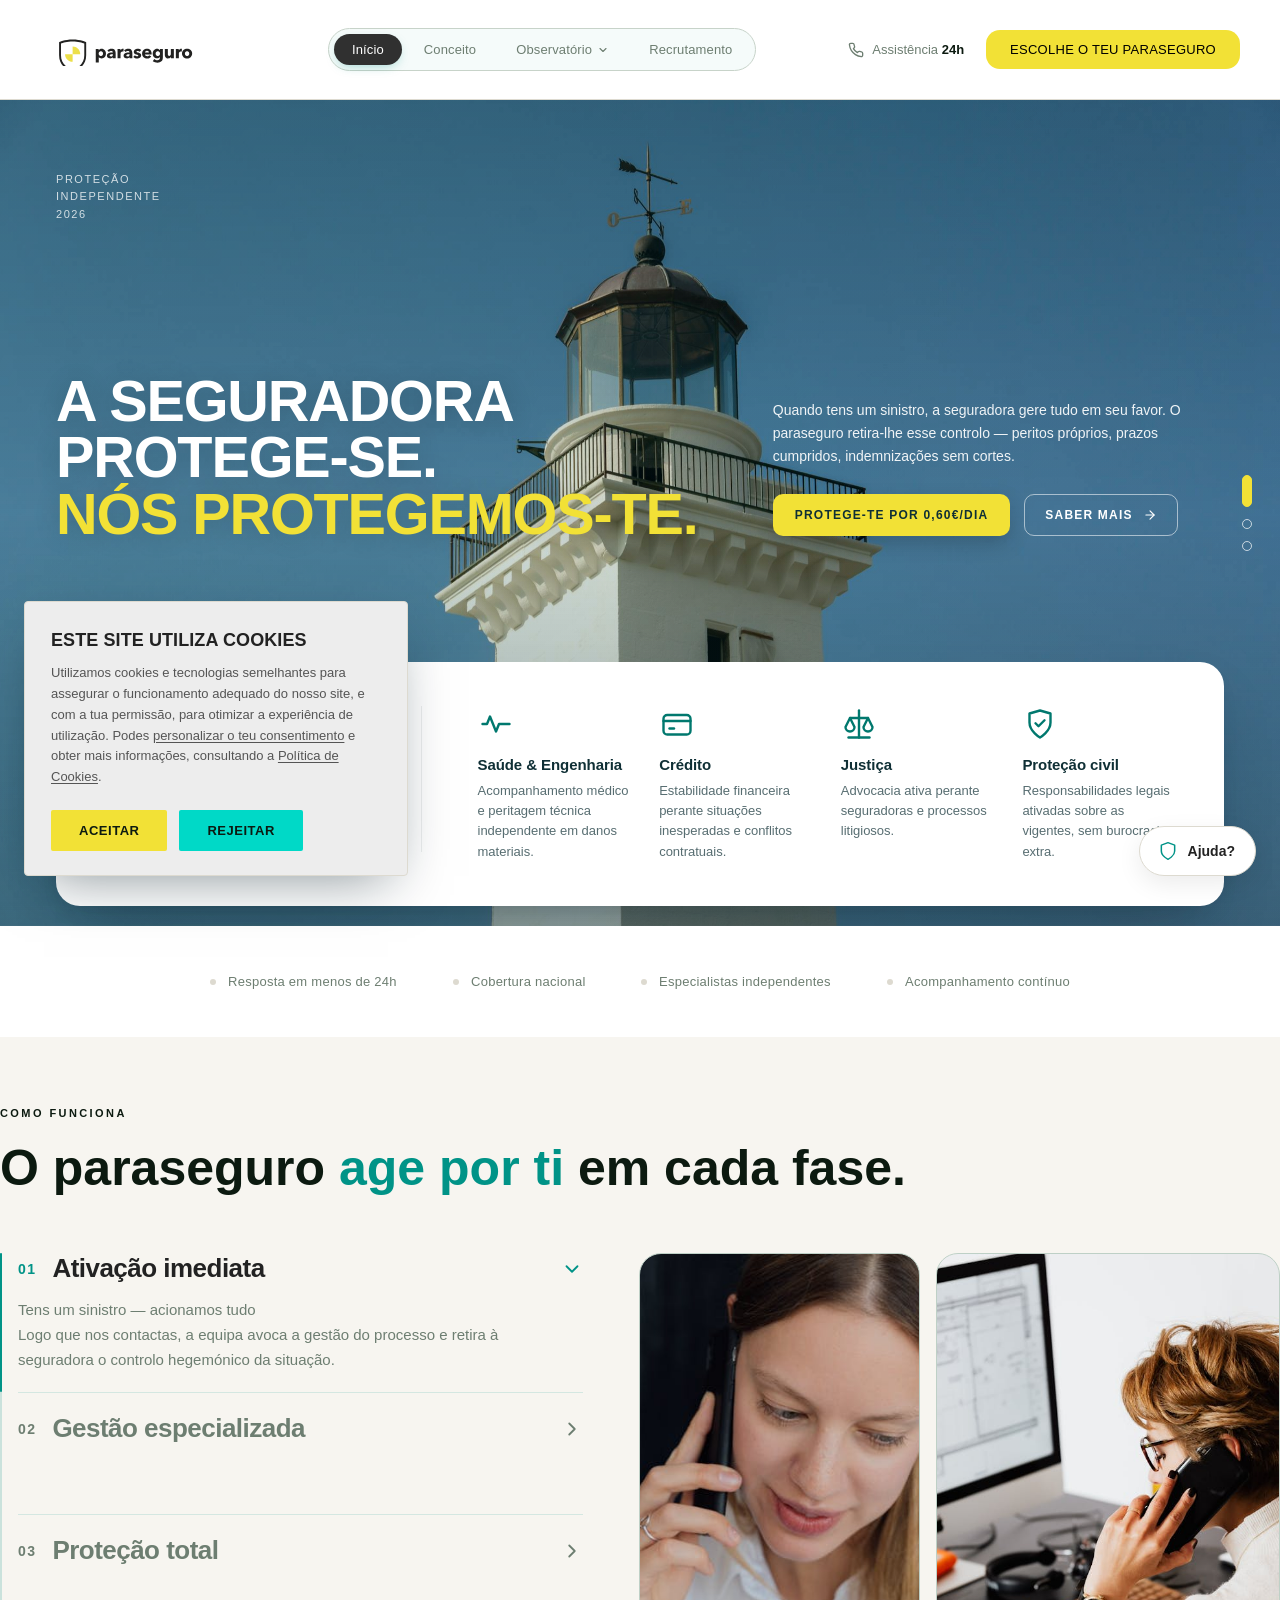
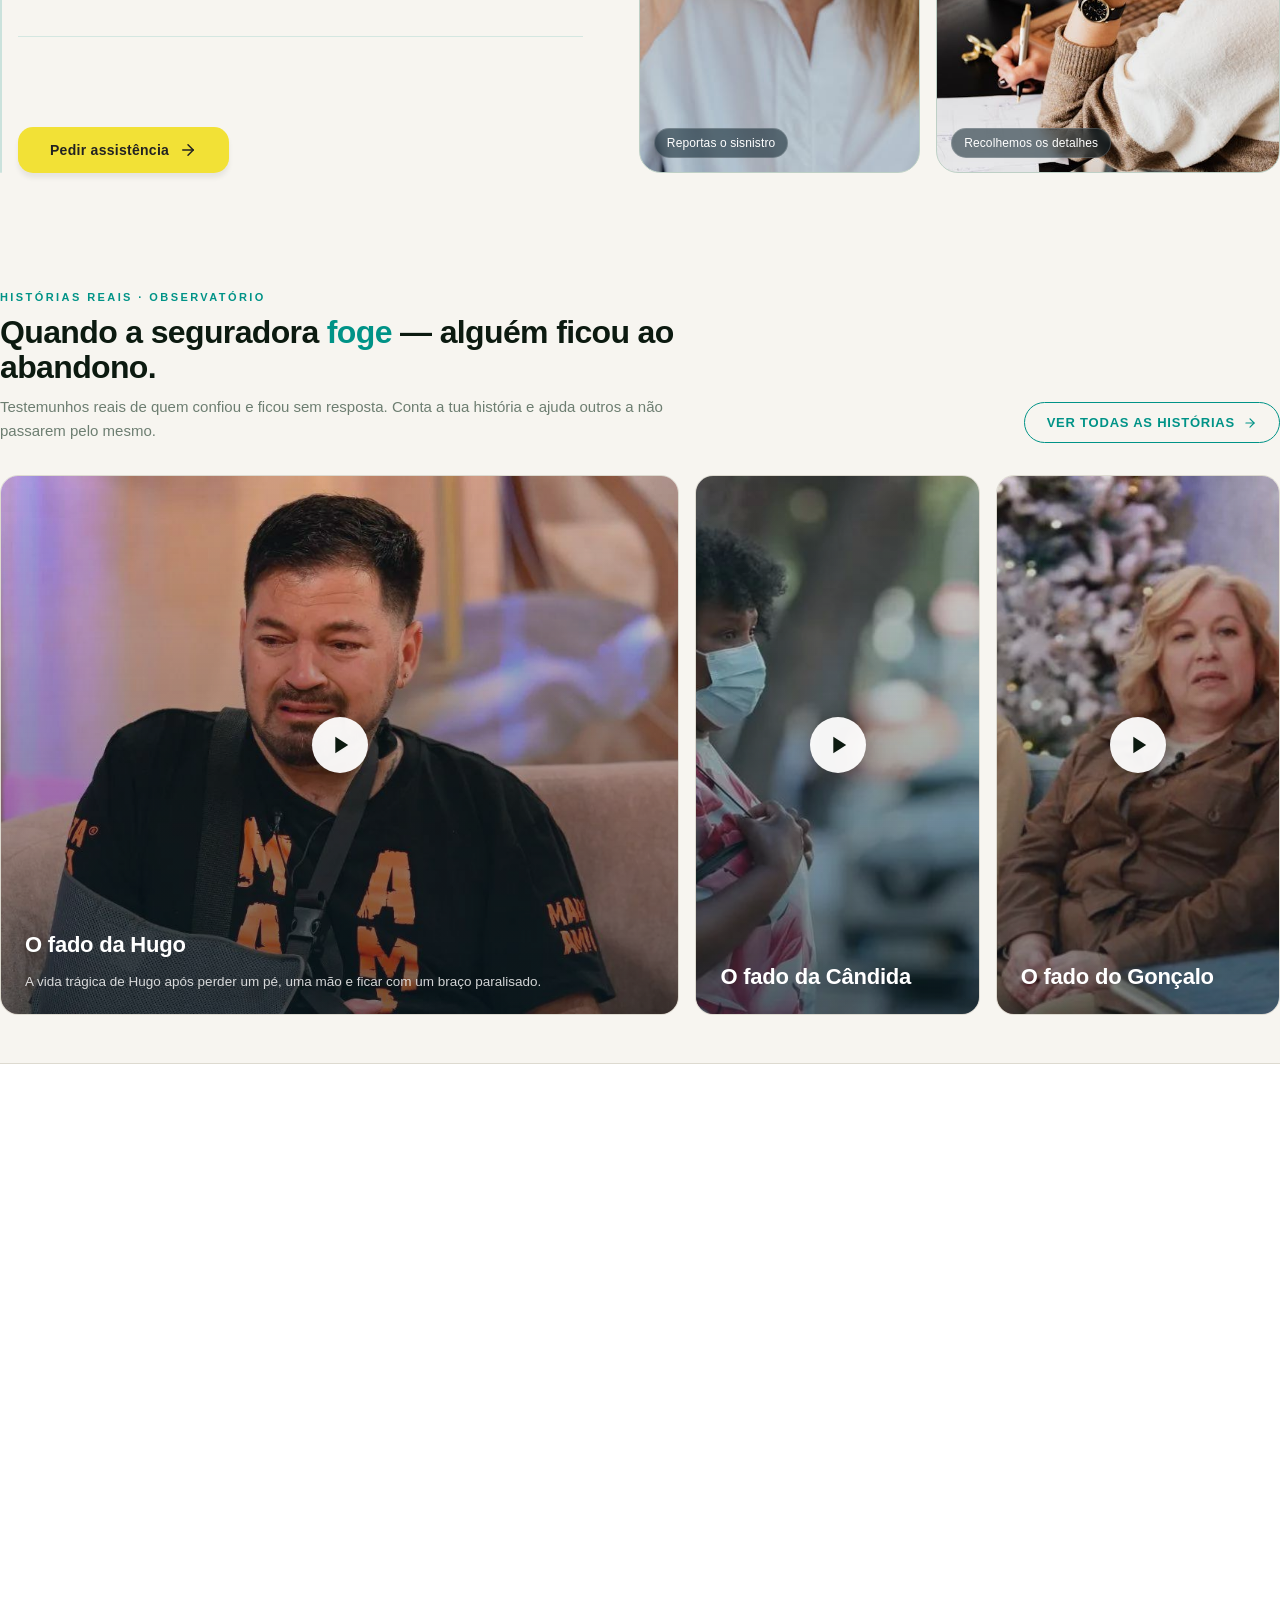
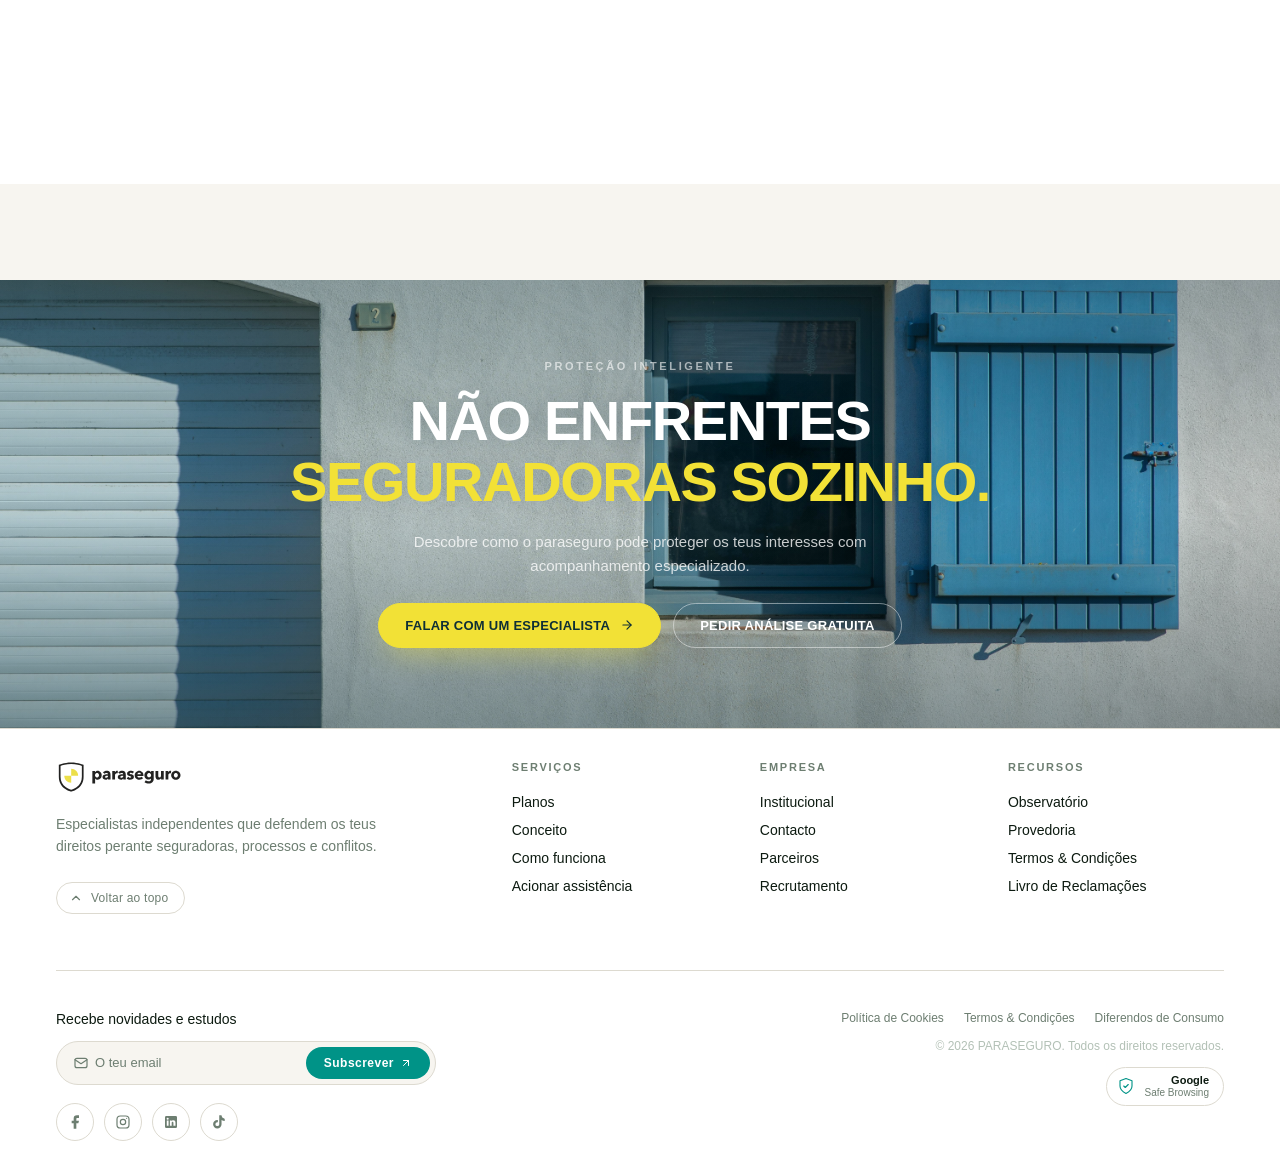
==== commit f52e6aac: "Versao atualizada - mobile" ====
--- a/index.html
+++ b/index.html
@@ -13,68 +13,14 @@
 </head>
 
 <body>
-
   <!-- Componentes partilhados (ver components.js) -->
   <div id="scroll-shield-slot"></div>
   <div id="nav-slot"></div>
 
   <!-- ═══════ HERO ═══════ -->
-  <!-- <section class="hero">
-    <div class="hero-inner max-w">
-      <div class="hero-left">
-        <div class="hero-eyebrow">
-          <div class="hero-eyebrow-dot"></div>
-          <span>Proteção independente</span>
-        </div>
-        <h1 class="hero-title">A seguradora protege-se.</h1>
-        <span class="hero-title-accent">Nós protegemos-te.</span>
-        <p class="hero-subhead">Especialistas independentes que defendem os teus direitos perante seguradoras, processos
-          e conflitos.</p>
-        <div class="hero-actions">
-          <button class="btn-yellow">Proteger-te por 0,60€/dia</button>
-          <button class="btn-ghost">Ver o que cobre</button>
-        </div>
-        <div class="hero-stats">
-          <div class="hero-stat">
-            <div class="hero-stat-value">24h</div>
-            <div class="hero-stat-label">Tempo médio resposta</div>
-          </div>
-          <div class="hero-stat">
-            <div class="hero-stat-value">100%</div>
-            <div class="hero-stat-label">Acompanhamento humano</div>
-          </div>
-        </div>
-      </div>
-      <div class="hero-right">
-        <video class="hero-video" autoplay muted loop playsinline preload="auto" poster="files/pexels-photo-27175882.jpeg">
-          <source src="files/paraseguro_2.mp4" type="video/mp4">
-        </video>
-        <div class="hero-overlay">
-          <div class="hero-card-top">
-            <div class="hero-card-eyebrow">Proteção jurídica</div>
-            <div class="hero-card-title">Especialistas sempre do teu lado</div>
-          </div>
-          <div class="hero-card-bottom">
-            <div class="hero-mini-card">
-              <div class="hero-mini-value">24/7</div>
-              <div class="hero-mini-label">Acompanhamento</div>
-            </div>
-            <div class="hero-mini-card">
-              <div class="hero-mini-value">+98%</div>
-              <div class="hero-mini-label">Clientes satisfeitos</div>
-            </div>
-          </div>
-        </div>
-      </div>
-    </div>
-  </section> -->
-
-
-  <!-- ═══════ HERO ALTERNATIVO (não-definitivo) ═══════ -->
   <section class="hero-alt" data-active-slide="0">
     <div class="hero-alt-bg" aria-hidden="true">
-      <div class="hero-alt-slide is-active" data-slide="0"
-        style="background-image:url('files/pexels-photo-5445223_v2.jpg')"></div>
+      <div class="hero-alt-slide is-active" data-slide="0" style="background-image:url('files/hero-slide-1.jpg')"></div>
       <div class="hero-alt-slide" data-slide="1" style="background-image:url('files/hero-slide-2.jpg')"></div>
       <div class="hero-alt-slide" data-slide="2" style="background-image:url('files/hero-slide-3.jpg')"></div>
     </div>
@@ -93,7 +39,6 @@
           <span>Independente</span>
           <span>2026</span>
         </div>
-      
       </div>
 
       <div class="hero-alt-body">
@@ -107,7 +52,7 @@
             esse controlo — peritos próprios, prazos cumpridos, indemnizações sem cortes.</p>
           <div class="hero-alt-actions">
             <a href="planos.html" class="hero-alt-cta hero-alt-cta--primary">
-              <span>Proteger-te por 0,60€/dia</span>
+              <span>Protege-te por 0,60€/dia</span>
             </a>
             <a href="#comoFunciona" class="hero-alt-cta hero-alt-cta--ghost">
               <span>Saber mais</span>
@@ -119,8 +64,6 @@
             </a>
           </div>
         </div>
-
-        
       </div>
 
       <div class="offer-card">
@@ -178,13 +121,14 @@
             <p class="offer-item-text">Responsabilidades legais ativadas sobre as vigentes, sem burocracia extra.</p>
           </article>
         </div>
-      </div>
-    </div>
-  </section>
-
+        <div class="offer-card-dots" role="tablist" aria-label="Navegar entre áreas"></div>
+      </div>
+    </div>
+  </section>
 
   <!-- ═══════ LOGO BAR ═══════ -->
-  <section class="logo-bar">
+  <section class="logo-bar" aria-labelledby="logo-bar-heading">
+    <h2 id="logo-bar-heading" class="sr-only">As nossas garantias</h2>
     <div class="logo-bar-inner max-w">
       <div class="logo-bar-list">
         <div class="logo-mark">
@@ -202,78 +146,6 @@
       </div>
     </div>
   </section>
-
-  <!-- ═══════ AREAS / COBERTURA ═══════ -->
-  <!-- <section class="areas">
-    <div class="areas-inner max-w">
-      <aside class="areas-aside">
-        <div class="section-eyebrow">COBERTURA</div>
-        <h2 class="areas-title">Proteção especializada, <em>em todas as áreas críticas.</em></h2>
-        <p class="areas-body">Em vez de soluções genéricas, cada área é acompanhada por especialistas preparados para
-          defender os teus interesses.</p>
-      </aside>
-      <div class="areas-list">
-        <article class="area-card">
-          <div class="area-icon area-icon--emerald" aria-hidden="true">
-            <svg viewBox="0 0 24 24" fill="none" stroke="currentColor" stroke-width="1.6" stroke-linecap="round"
-              stroke-linejoin="round">
-              <path d="M3 12h3l2-5 4 10 2-5h7" />
-            </svg>
-          </div>
-          <span class="area-num">01</span>
-          <h3 class="area-title">Saúde & Engenharia</h3>
-          <p class="area-text">Acompanhamento médico especializado, acidentes pessoais e apoio técnico em situações
-            clínicas. Peritagem independente e análise técnica especializada em danos materiais e
-            patrimoniais.</p>
-        </article>
-        <article class="area-card">
-          <div class="area-icon area-icon--yellow" aria-hidden="true">
-            <svg viewBox="0 0 24 24" fill="none" stroke="currentColor" stroke-width="1.6" stroke-linecap="round"
-              stroke-linejoin="round">
-              <rect x="3" y="6" width="18" height="13" rx="2.5" />
-              <path d="M3 10h18" />
-              <path d="M7 15h3" />
-            </svg>
-          </div>
-          <span class="area-num">02</span>
-          <h3 class="area-title">Crédito</h3>
-          <p class="area-text">Proteção financeira e estabilidade perante situações inesperadas ou conflitos
-            contratuais.</p>
-        </article>
-        <article class="area-card">
-          <div class="area-icon area-icon--cyan" aria-hidden="true">
-            <svg viewBox="0 0 24 24" fill="none" stroke="currentColor" stroke-width="1.6" stroke-linecap="round"
-              stroke-linejoin="round">
-              <path d="M12 3v18" />
-              <path d="M5 21h14" />
-              <path d="M6 8h12" />
-              <path d="M6 8l-3 6a3 3 0 0 0 6 0z" />
-              <path d="M18 8l-3 6a3 3 0 0 0 6 0z" />
-            </svg>
-          </div>
-          <span class="area-num">03</span>
-          <h3 class="area-title">Justiça</h3>
-          <p class="area-text">Advocacia ativa e permanente dos teus direitos perante seguradoras e processos
-            litigiosos.</p>
-        </article>
-        <article class="area-card">
-          <div class="area-icon area-icon--emerald-deep" aria-hidden="true">
-            <svg viewBox="0 0 24 24" fill="none" stroke="currentColor" stroke-width="1.6" stroke-linecap="round"
-              stroke-linejoin="round">
-              <path d="M12 21s-7-4-7-10V5l7-2 7 2v6c0 6-7 10-7 10z" />
-              <path d="M9 11.5l2 2 4-4" />
-            </svg>
-          </div>
-          <span class="area-num">04</span>
-          <h3 class="area-title">Proteção civil & Bem estar</h3>
-          <p class="area-text">Responsabilidades legais ativadas automaticamente sobre as vigentes, sem burocracia
-            adicional. Apoio ao teu ativo profissional, familiar e social em caso de sinistro de qualquer
-            natureza.</p>
-        </article>
-      </div>
-    </div>
-  </section> -->
-
 
   <!-- ═══════ COMO FUNCIONA ═══════ -->
   <section class="how" id="comoFunciona">
@@ -283,7 +155,7 @@
 
       <div class="steps-interactive" data-active="0">
         <div class="steps-list">
-          <button class="step-item is-active" type="button" data-step="0" aria-expanded="true">
+          <div class="step-item is-active" role="button" tabindex="0" data-step="0" aria-expanded="true">
             <div class="step-item-head">
               <span class="step-item-num">01</span>
               <span class="step-item-title">Ativação imediata</span>
@@ -299,9 +171,9 @@
               <p>Logo que nos contactas, a equipa avoca a gestão do processo e retira à seguradora o controlo hegemónico
                 da situação.</p>
             </div>
-          </button>
-
-          <button class="step-item" type="button" data-step="1" aria-expanded="false">
+          </div>
+
+          <div class="step-item" role="button" tabindex="0" data-step="1" aria-expanded="false">
             <div class="step-item-head">
               <span class="step-item-num">02</span>
               <span class="step-item-title">Gestão especializada</span>
@@ -317,9 +189,9 @@
               <p>Saúde, engenharia, crédito, justiça — cada área tem especialistas a trabalhar exclusivamente no teu
                 interesse.</p>
             </div>
-          </button>
-
-          <button class="step-item" type="button" data-step="2" aria-expanded="false">
+          </div>
+
+          <div class="step-item" role="button" tabindex="0" data-step="2" aria-expanded="false">
             <div class="step-item-head">
               <span class="step-item-num">03</span>
               <span class="step-item-title">Proteção total</span>
@@ -335,7 +207,7 @@
               <p>Proteção civil automática sobre responsabilidades vigentes. Ninguém te pode privar de nada
                 arbitrariamente.</p>
             </div>
-          </button>
+          </div>
 
           <div class="steps-cta">
             <a href="#" class="btn-yellow steps-cta-btn">
@@ -405,7 +277,8 @@
     </div>
 
     <div class="home-stories-grid">
-      <a href="https://tviplayer.iol.pt/programa/dois-as-10/5fe219a40cf2cc9de7ef9590/video/65b25cba0cf23250d71b6b81?t=1:11:10" target="_blank" class="story-card">
+      <a href="https://tviplayer.iol.pt/programa/dois-as-10/5fe219a40cf2cc9de7ef9590/video/65b25cba0cf23250d71b6b81?t=1:11:10"
+        target="_blank" class="story-card">
         <div class="story-card-media" style="background-image:url('files/fadodohugo.jpg')" role="img"
           aria-label="Testemunho da Cândida — sinistro de habitação">
           <div class="story-card-play" aria-hidden="true">
@@ -415,9 +288,11 @@
           </div>
         </div>
         <h3 class="story-card-title">O fado da Hugo</h3>
-        <p class="story-card-text">A vida trágica de Hugo após perder um pé, uma mão e ficou com um braço paralisado.</p>
+        <p class="story-card-text">A vida trágica de Hugo após perder um pé, uma mão e ficar com um braço paralisado.
+        </p>
       </a>
-      <a href="https://tviplayer.iol.pt/programa/acontece-aos-melhores/604661fd0cf2b0de20234e4e/video/61520f350cf246344ebd9101" target="_blank" class="story-card">
+      <a href="https://tviplayer.iol.pt/programa/acontece-aos-melhores/604661fd0cf2b0de20234e4e/video/61520f350cf246344ebd9101"
+        target="_blank" class="story-card">
         <div class="story-card-media" style="background-image:url('files/fadodaCandida.jpg')" role="img"
           aria-label="Testemunho do Miguel — acidente automóvel">
           <div class="story-card-play" aria-hidden="true">
@@ -429,7 +304,8 @@
         <h3 class="story-card-title">O fado da Cândida</h3>
         <p class="story-card-text">Cândida foi vítima de um acidente mas não recebeu indemnização da Soflusa.</p>
       </a>
-      <a href="https://tvi.iol.pt/videos/goucha-a-luta-dos-pais-pela-sobrevivencia-do-filho-apos-tragico-acidente/6581e9a30cf265bc968e2d1e" target="_blank" class="story-card">
+      <a href="https://tvi.iol.pt/videos/goucha-a-luta-dos-pais-pela-sobrevivencia-do-filho-apos-tragico-acidente/6581e9a30cf265bc968e2d1e"
+        target="_blank" class="story-card">
         <div class="story-card-media" style="background-image:url('files/fadodoGoncalo.jpg')" role="img"
           aria-label="Testemunho do Miguel — acidente automóvel">
           <div class="story-card-play" aria-hidden="true">
@@ -447,12 +323,12 @@
   <!-- ═══════ FAQ ═══════ -->
   <section class="faq">
     <div class="faq-inner max-w">
-      <aside class="faq-aside">
+      <div class="faq-aside">
         <div class="section-eyebrow">PERGUNTAS FREQUENTES</div>
         <h2 class="faq-title">Tudo o que precisas <em>de saber.</em></h2>
         <p class="faq-body">Se tiveres mais alguma dúvida, fala connosco diretamente — respondemos em menos de 24h.</p>
         <a href="#" class="faq-link">Falar com a equipa →</a>
-      </aside>
+      </div>
       <div class="faq-list">
         <details class="faq-item">
           <summary class="faq-question">
@@ -527,8 +403,7 @@
 
   <!-- ═══════ CTA FINAL ═══════ -->
   <section class="hero-cta">
-    <div class="hero-cta-bg" aria-hidden="true"
-      style="background-image:url('files/cta-final-bg.jpg')"></div>
+    <div class="hero-cta-bg" aria-hidden="true" style="background-image:url('files/cta-final-bg.jpg')"></div>
     <div class="hero-cta-overlay" aria-hidden="true"></div>
     <div class="hero-cta-inner">
       <div class="hero-cta-eyebrow">PROTEÇÃO INTELIGENTE</div>
@@ -558,8 +433,8 @@
   <div id="footer-slot"></div>
   <div id="chat-slot"></div>
 
-  <script src="components.js?v=4" defer></script>
-  <script src="index.js?v=4" defer></script>
+  <script src="components.js?v=14" defer></script>
+  <script src="index.js?v=14" defer></script>
 </body>
 
 </html>
--- a/styles.css
+++ b/styles.css
@@ -57,6 +57,19 @@
   margin-inline: auto;
 }
 
+/* Acessibilidade — visível apenas para leitores de ecrã */
+.sr-only {
+  position: absolute;
+  width: 1px;
+  height: 1px;
+  padding: 0;
+  margin: -1px;
+  overflow: hidden;
+  clip: rect(0, 0, 0, 0);
+  white-space: nowrap;
+  border: 0;
+}
+
 section {
   display: flex;
   flex-direction: column;
@@ -1297,6 +1310,188 @@
   margin: 0;
 }
 
+/* Dots do carrossel — escondidos no desktop, só aparecem em mobile */
+.offer-card-dots {
+  display: none;
+}
+
+/* ─── Hero alternativo: TABLET (≤1023px) ─── */
+
+@media (max-width: 1023px) {
+  .hero-alt {
+    min-height: 0;
+    padding: 28px 0 90px;
+  }
+
+  .hero-alt-inner {
+    padding: 32px 32px 0;
+  }
+
+  .hero-alt-body {
+    grid-template-columns: 1fr;
+    gap: 28px;
+    align-items: start;
+    padding: 48px 0 56px;
+    min-height: 0;
+  }
+
+  .hero-alt-left {
+    max-width: 560px;
+  }
+
+  .hero-alt-dots {
+    top: auto;
+    bottom: 24px;
+    right: 24px;
+    transform: none;
+    flex-direction: row;
+  }
+
+  .hero-alt-dot.is-active {
+    height: 10px;
+    width: 32px;
+  }
+
+  .offer-card {
+    grid-template-columns: 1fr;
+    gap: 28px;
+    padding: 32px;
+    margin: 32px 0 -70px;
+  }
+
+  .offer-card-head {
+    border-right: 0;
+    padding-right: 0;
+    border-bottom: 1px solid rgba(15, 47, 53, 0.08);
+    padding-bottom: 22px;
+  }
+
+  .offer-card-grid {
+    grid-template-columns: 1fr 1fr;
+    gap: 24px;
+  }
+}
+
+/* ─── Hero alternativo: MOBILE (≤767px) ─── */
+
+@media (max-width: 767px) {
+  /* Fundo full-bleed: sai da margem do body e vai às bordas do ecrã.
+     O conteúdo mantém-se no sítio porque o padding do inner compensa a margem removida. */
+  .hero-alt {
+    padding: 20px 0 80px;
+    width: 100vw;
+    margin-left: calc(50% - 50vw);
+  }
+
+  .hero-alt-inner {
+    padding: 24px 32px 0;
+  }
+
+  .hero-alt-top {
+    padding-bottom: 12px;
+  }
+
+  .hero-alt-body {
+    padding: 36px 0 40px;
+    gap: 22px;
+  }
+
+  .hero-alt-headline {
+    font-size: clamp(34px, 9vw, 46px);
+  }
+
+  .hero-alt-desc {
+    font-size: 14px;
+  }
+
+  .hero-alt-actions {
+    flex-direction: column;
+    align-items: stretch;
+    width: 100%;
+  }
+
+  .hero-alt-cta {
+    width: 100%;
+    justify-content: center;
+  }
+
+  /* Dots do background-slider: ocultar em mobile (poupar espaço; auto-roda sozinho) */
+  .hero-alt-dots {
+    display: none;
+  }
+
+  /* ─── Offer card vira CARROSSEL ─── */
+  .offer-card {
+    padding: 26px 20px;
+    margin: 28px 0 -60px;
+    border-radius: 20px;
+  }
+
+  .offer-card-title {
+    font-size: 22px;
+  }
+
+  .offer-card-grid {
+    display: flex;
+    grid-template-columns: none;
+    gap: 0;
+    overflow-x: auto;
+    scroll-snap-type: x mandatory;
+    scroll-behavior: smooth;
+    -webkit-overflow-scrolling: touch;
+    scrollbar-width: none;
+    margin: 0 -20px;
+    padding: 4px 0;
+  }
+
+  .offer-card-grid::-webkit-scrollbar {
+    display: none;
+  }
+
+  .offer-item {
+    flex: 0 0 100%;
+    scroll-snap-align: center;
+    padding: 0 20px;
+    box-sizing: border-box;
+  }
+
+  .offer-item-icon {
+    width: 40px;
+    height: 40px;
+  }
+
+  .offer-item-title {
+    font-size: 17px;
+  }
+
+  .offer-item-text {
+    font-size: 14px;
+  }
+
+  /* Dots de navegação do carrossel */
+  .offer-card-dots {
+    display: flex;
+    justify-content: center;
+    gap: 8px;
+    margin-top: 22px;
+  }
+
+  .offer-card-dot {
+    width: 8px;
+    height: 8px;
+    padding: 0;
+    border: 0;
+    border-radius: 999px;
+    background: color-mix(in srgb, var(--emerald) 20%, var(--rule));
+    cursor: pointer;
+    transition: width 0.3s ease, background 0.3s ease;
+  }
+
+  .offer-card-dot.is-active {
+    width: 24px;
+    background: var(--emerald);
+  }
+}
 
 /* ════════════════════════════════════════════════
    LOGO BAR
@@ -1387,6 +1582,17 @@
   text-transform: uppercase;
 }
 
+/* Carrossel automático infinito — translada metade da pista (2 cópias) */
+@keyframes logoMarquee {
+  from {
+    transform: translateX(0);
+  }
+
+  to {
+    transform: translateX(-50%);
+  }
+}
+
 @media (max-width: 1023px) {
   .logo-bar-list {
     justify-content: center;
@@ -1397,6 +1603,7 @@
 @media (max-width: 767px) {
   .logo-bar {
     padding-block: 28px;
+    overflow: hidden;
   }
 
   .logo-bar-list {
@@ -1405,6 +1612,28 @@
 
   .logo-mark {
     font-size: 15px;
+  }
+
+  /* Carrossel automático infinito em mobile (items duplicados via JS) */
+  .logo-bar-list.is-marquee {
+    flex-wrap: nowrap;
+    justify-content: flex-start;
+    width: max-content;
+    gap: 0;
+    animation: logoMarquee 18s linear infinite;
+    will-change: transform;
+  }
+
+  .logo-bar-list.is-marquee .logo-mark {
+    margin-right: 44px;
+    flex-shrink: 0;
+    opacity: 0.85;
+  }
+}
+
+@media (prefers-reduced-motion: reduce) {
+  .logo-bar-list.is-marquee {
+    animation: none;
   }
 }
 
@@ -2290,7 +2519,7 @@
   flex: 2.4;
 }
 
-/* Texto sobreposto à imagem (em baixo), só visível na card expandida */
+/* Título e descrição sobre a imagem (em baixo) */
 .home-stories-grid .story-card-title,
 .home-stories-grid .story-card-text {
   position: absolute;
@@ -2298,21 +2527,21 @@
   right: 24px;
   margin: 0;
   color: var(--white);
-  opacity: 0;
-  transform: translateY(10px);
-  transition: opacity 0.7s ease, transform 0.7s ease;
   z-index: 3;
   pointer-events: none;
-}
-
+  transition: opacity 0.5s ease, transform 0.5s ease, bottom 0.5s ease;
+}
+
+/* O título está SEMPRE visível em todas as cards */
 .home-stories-grid .story-card-title {
-  bottom: 56px;
+  bottom: 24px;
   font-size: 22px;
   font-weight: 700;
   letter-spacing: -0.01em;
   line-height: 1.2;
 }
 
+/* A descrição está escondida por defeito; só aparece na card expandida */
 .home-stories-grid .story-card-text {
   bottom: 22px;
   font-size: 13.5px;
@@ -2322,30 +2551,41 @@
   -webkit-line-clamp: 2;
   -webkit-box-orient: vertical;
   overflow: hidden;
-}
-
-/* Estado expandido: mostra o texto */
-.home-stories-grid .story-card:first-child .story-card-title,
+  opacity: 0;
+  transform: translateY(10px);
+}
+
+/* Card expandida (1ª por defeito): o título sobe e a descrição aparece */
+.home-stories-grid .story-card:first-child .story-card-title {
+  bottom: 56px;
+}
+
 .home-stories-grid .story-card:first-child .story-card-text {
   opacity: 1;
   transform: translateY(0);
-  transition-delay: 0.2s;
-}
-
-/* Quando o grid recebe hover, esconde tudo (sem delay para sair rápido) */
-.home-stories-grid:hover .story-card .story-card-title,
+  transition-delay: 0.15s;
+}
+
+/* Ao passar o rato no grid, a 1ª recolhe (título desce, descrição some) */
+.home-stories-grid:hover .story-card .story-card-title {
+  bottom: 24px;
+}
+
 .home-stories-grid:hover .story-card .story-card-text {
   opacity: 0;
   transform: translateY(10px);
   transition-delay: 0s;
 }
 
-/* E mostra na card hovered (com delay para aparecer depois de expandir) */
-.home-stories-grid .story-card:hover .story-card-title,
+/* A card sob o rato expande: título sobe e descrição aparece */
+.home-stories-grid .story-card:hover .story-card-title {
+  bottom: 56px;
+}
+
 .home-stories-grid .story-card:hover .story-card-text {
   opacity: 1;
   transform: translateY(0);
-  transition-delay: 0.7s;
+  transition-delay: 0.15s;
 }
 
 /* ════════════════════════════════════════════════
@@ -3055,7 +3295,7 @@
       color-mix(in srgb, var(--yellow) 78%, var(--white)) 0%,
       color-mix(in srgb, var(--emerald) 55%, var(--white)) 60%,
       color-mix(in srgb, var(--cyan) 70%, var(--white)) 100%);
-  padding-block: 70px 60px;
+  padding-block: 44px 40px;
   display: block;
   position: relative;
   overflow: hidden;
@@ -3069,8 +3309,8 @@
   right: 8%;
   top: 50%;
   transform: translateY(-50%);
-  width: 280px;
-  height: 280px;
+  width: 230px;
+  height: 230px;
   background:
     radial-gradient(circle at 100% 100%, rgba(242, 225, 54, 0.16), transparent 60%),
     linear-gradient(251deg, rgb(0 147 135), #abfd2773);
@@ -3099,12 +3339,12 @@
 .page-hero-title {
   font-family: 'montserrat', sans-serif;
   font-weight: 700;
-  font-size: 52px;
-  line-height: 1.05;
+  font-size: 38px;
+  line-height: 1.08;
   letter-spacing: -0.025em;
   color: var(--white);
-  margin-block: 24px 18px;
-  max-width: 760px;
+  margin-block: 14px 12px;
+  max-width: 720px;
 }
 
 .page-hero-title em {
@@ -3113,7 +3353,7 @@
 }
 
 .page-hero-sub {
-  font-size: 17px;
+  font-size: 16px;
   line-height: 1.5;
   color: rgba(255, 255, 255, 0.92);
   max-width: 600px;
@@ -3121,10 +3361,10 @@
 }
 
 .page-content {
-  padding-block: var(--space-section);
+  padding-block: 56px;
   display: flex;
   flex-direction: column;
-  gap: 40px;
+  gap: 28px;
 }
 
 .page-content-grid {
@@ -3364,7 +3604,7 @@
 
 @media (max-width: 1023px) {
   .page-hero-title {
-    font-size: 42px;
+    font-size: 34px;
   }
 
   .page-login-grid {
@@ -3374,11 +3614,11 @@
 
 @media (max-width: 767px) {
   .page-hero {
-    padding-block: 50px 40px;
+    padding-block: 34px 30px;
   }
 
   .page-hero-title {
-    font-size: 32px;
+    font-size: 28px;
   }
 
   .page-hero-sub {
@@ -3386,7 +3626,7 @@
   }
 
   .page-content {
-    padding-block: 56px;
+    padding-block: 40px;
   }
 
   .page-form {
@@ -3399,7 +3639,7 @@
    ════════════════════════════════════════════════ */
 
 .obs-tabs-wrap {
-  padding: 32px 56px 0;
+  padding: 24px 56px 0;
 }
 
 .obs-tabs {
@@ -3503,7 +3743,7 @@
   line-height: 1.6;
   color: var(--mid);
   max-width: 640px;
-  margin: 0 0 32px;
+  margin: 0 0 24px;
 }
 
 .obs-section-lead strong {
@@ -3530,11 +3770,7 @@
   cursor: pointer;
   color: var(--ink);
   text-decoration: none;
-  transition: transform 0.3s ease, box-shadow 0.3s ease, border-color 0.3s ease;
-}
-
-.story-card:hover .story-card-title {
-  color: var(--emerald);
+  transition: transform 0.2s ease, box-shadow 0.3s ease, border-color 0.3s ease;
 }
 
 .story-card-title {
@@ -3849,7 +4085,7 @@
 }
 
 .prov-intro {
-  padding-block: 80px 60px;
+  padding-block: 52px 44px;
 }
 
 .prov-three-col {
@@ -3870,7 +4106,7 @@
 
 .prov-activity {
   background: #ededed;
-  padding-block: 70px;
+  padding-block: 52px;
 }
 
 .prov-two-col {
@@ -3905,7 +4141,7 @@
 }
 
 .prov-form-section {
-  padding-block: 70px;
+  padding-block: 52px;
   background: var(--white);
 }
 
@@ -4392,10 +4628,6 @@
     align-items: flex-start;
   }
 
-  .home-stories-grid {
-    grid-template-columns: 1fr;
-  }
-
   .home-stories-title {
     font-size: 28px;
   }
@@ -4551,8 +4783,66 @@
     font-size: 38px;
   }
 
+  /* Mobile: acordeão VERTICAL — uma card destacada (tudo), as outras só com título */
   .home-stories-grid {
-    grid-template-columns: 1fr;
+    flex-direction: column;
+    height: auto;
+    gap: 12px;
+  }
+
+  /* Cards pequenas por defeito; a destacada (.is-open) cresce */
+  .home-stories-grid .story-card {
+    flex: none;
+    height: 92px;
+    transition: height 0.55s cubic-bezier(0.4, 0, 0.2, 1);
+  }
+
+  .home-stories-grid .story-card.is-open {
+    height: 320px;
+  }
+
+  /* desligar a expansão por hover/flex do desktop (senão o flex:2.4 da 1ª colapsa a altura) */
+  .home-stories-grid:hover .story-card,
+  .home-stories-grid .story-card:hover,
+  .home-stories-grid .story-card:first-child {
+    flex: none;
+  }
+
+  .home-stories-grid .story-card-media {
+    aspect-ratio: auto;
+    height: 100%;
+  }
+
+  /* Play e descrição: só na card destacada */
+  .home-stories-grid .story-card-play,
+  .home-stories-grid .story-card-text {
+    display: none;
+  }
+
+  .home-stories-grid .story-card.is-open .story-card-play {
+    display: flex;
+  }
+
+  .home-stories-grid .story-card.is-open .story-card-text {
+    display: -webkit-box;
+    opacity: 1;
+    transform: none;
+    bottom: 24px;
+    transition-delay: 0.2s;
+  }
+
+  /* Nome do fado visível em TODAS as cards */
+  .home-stories-grid .story-card-title {
+    opacity: 1;
+    transform: none;
+    bottom: 18px;
+    font-size: 17px;
+    transition: bottom 0.55s cubic-bezier(0.4, 0, 0.2, 1);
+  }
+
+  /* Na destacada, o título sobe para dar espaço à descrição */
+  .home-stories-grid .story-card.is-open .story-card-title {
+    bottom: 74px;
   }
 
   .home-stories-title {
@@ -4667,64 +4957,42 @@
   display: inline-block;
 }
 
-.planos-hero {
+/* HERO COMPACTO — PÁGINA PLANOS
+   herda de .page-hero (mesma estética do conceito/observatório)
+   e adiciona uma sub-faixa com a tagline curta */
+.planos-page-hero {
+  padding-block: 44px 52px;
+}
+
+.planos-page-hero .page-hero-sub strong {
+  color: #fff277;
+  font-weight: 700;
+}
+
+/* PLANOS GRID */
+
+.planos {
+  padding: 48px 80px 72px;
+  background: var(--chalk);
+  position: relative;
+}
+
+/* sobreposição suave do grid sobre o fundo do hero
+   (efeito de "elevação" tipo card grande, no estilo da homepage) */
+.planos::before {
+  content: '';
+  position: absolute;
+  inset: 0;
   background:
-    radial-gradient(circle at 0% 100%, rgba(242, 225, 54, 0.22), transparent 55%),
-    radial-gradient(circle at 100% 0%, rgba(0, 217, 199, 0.20), transparent 55%),
-    linear-gradient(135deg, var(--emerald), var(--emerald-dark));
-  padding: 100px 80px 110px;
-  margin-top: 40px;
-  border-radius: 20px 20px 0 0;
-  color: #fff;
+    radial-gradient(circle at 0% 0%, rgba(0, 217, 199, 0.08), transparent 45%),
+    radial-gradient(circle at 100% 100%, rgba(242, 225, 54, 0.06), transparent 45%);
+  pointer-events: none;
+  z-index: 0;
+}
+
+.planos > * {
   position: relative;
-  overflow: hidden;
-}
-
-.planos-hero-inner {
-  max-width: 760px;
-}
-
-.planos-hero-title {
-  font-family: 'montserrat', sans-serif;
-  font-weight: 700;
-  font-size: 64px;
-  line-height: 1;
-  letter-spacing: -0.02em;
-  color: #fff;
-  margin-bottom: 22px;
-}
-
-.planos-hero-title-accent {
-  display: inline;
-  color: var(--cyan);
-  font-weight: 600;
-}
-
-.planos-hero-subhead {
-  font-size: 18px;
-  line-height: 1.55;
-  color: rgba(255, 255, 255, 0.92);
-  font-weight: 400;
-  max-width: 580px;
-  margin-bottom: 36px;
-}
-
-.planos-hero-subhead strong {
-  color: var(--yellow);
-  font-weight: 700;
-}
-
-.planos-hero-actions {
-  display: flex;
-  gap: 14px;
-  flex-wrap: wrap;
-}
-
-/* PLANOS GRID */
-
-.planos {
-  padding: 100px 80px 80px;
-  background: var(--chalk);
+  z-index: 1;
 }
 
 .planos-intro {
@@ -4732,7 +5000,7 @@
   color: var(--mid);
   line-height: 1.7;
   max-width: 620px;
-  margin-bottom: 56px;
+  margin-bottom: 36px;
   font-weight: 300;
 }
 
@@ -4964,83 +5232,21 @@
 
 .planos-footnote {
   margin-top: 56px;
+  padding: 22px 28px;
   text-align: center;
   font-size: 14px;
   color: var(--mid);
-  font-style: italic;
-}
-
-/* COMPARE TABLE */
-
-.planos-compare {
-  padding: 80px 80px;
+  line-height: 1.6;
   background: var(--white);
-  border-radius: 20px;
-  margin: 0 0 40px;
-}
-
-.compare-table {
-  margin-top: 40px;
   border: 1px solid var(--rule);
-  border-radius: 16px;
-  overflow: hidden;
-}
-
-.compare-row {
-  display: grid;
-  grid-template-columns: 2fr 1fr 1fr 1fr;
-  border-bottom: 1px solid var(--rule);
-}
-
-.compare-row:last-child {
-  border-bottom: none;
-}
-
-.compare-cell {
-  padding: 18px 20px;
-  font-size: 14px;
-  display: flex;
-  align-items: center;
-  justify-content: center;
-  text-align: center;
-  color: var(--ink);
-}
-
-.compare-cell.compare-label {
-  justify-content: flex-start;
-  text-align: left;
-  font-weight: 500;
-  color: var(--ink);
-}
-
-.compare-row.compare-head {
-  background: var(--chalk);
-}
-
-.compare-row.compare-head .compare-cell {
-  font-family: 'montserrat', sans-serif;
-  font-weight: 700;
-  font-size: 13px;
-  text-transform: lowercase;
-  letter-spacing: 0.02em;
-  color: var(--emerald);
-}
-
-.compare-cell .check {
+  border-radius: 14px;
+  max-width: 760px;
+  margin-inline: auto;
+}
+
+.planos-footnote strong {
   color: var(--emerald);
   font-weight: 700;
-  font-size: 18px;
-}
-
-.compare-cell .check-faint {
-  color: var(--mid);
-  font-size: 12px;
-  font-style: italic;
-}
-
-.compare-cell .x {
-  color: var(--faint);
-  font-weight: 600;
 }
 
 /* SIMULATOR */
@@ -5374,7 +5580,7 @@
    ════════════════════════════════════════════════ */
 
 .institucional-hero {
-  padding-block: 80px 90px;
+  padding-block: 52px 56px;
 }
 
 .institucional-hero-eyebrow {
@@ -5387,7 +5593,7 @@
 
 .institucional-hero-title {
   font-family: 'montserrat', sans-serif;
-  font-size: 64px;
+  font-size: 46px;
   font-weight: 700;
   color: var(--white);
   letter-spacing: -0.02em;
@@ -5427,7 +5633,7 @@
 /* Blocos / Pessoas */
 .inst-block {
   background: var(--chalk);
-  padding-block: 80px;
+  padding-block: 56px;
 }
 
 .inst-block-inner {
@@ -5473,7 +5679,7 @@
 
 /* 3 razões */
 .inst-reasons {
-  padding-block: 90px;
+  padding-block: 56px;
   background: var(--white);
 }
 
@@ -5576,7 +5782,7 @@
 /* Junta-te a nós */
 .inst-join {
   background: var(--chalk);
-  padding-block: 80px;
+  padding-block: 56px;
 }
 
 .inst-join-inner {
@@ -5616,7 +5822,7 @@
 /* Form candidatura */
 .inst-form-section {
   background: var(--white);
-  padding-block: 80px 100px;
+  padding-block: 56px 64px;
 }
 
 .inst-form-inner {
@@ -5737,7 +5943,7 @@
 /* Responsivo */
 @media (max-width: 1023px) {
   .institucional-hero-title {
-    font-size: 48px;
+    font-size: 38px;
   }
 
   .institucional-hero::after {
@@ -5764,11 +5970,11 @@
 
 @media (max-width: 640px) {
   .institucional-hero {
-    padding-block: 56px 64px;
+    padding-block: 38px 44px;
   }
 
   .institucional-hero-title {
-    font-size: 36px;
+    font-size: 30px;
   }
 
   .institucional-hero::after {
@@ -5826,4 +6032,189 @@
     transform: none;
     transition: none;
   }
+}
+
+/* ════════════════════════════════════════════════
+   CONSENTIMENTO DE COOKIES (componente partilhado — components.js)
+   Card fixo em baixo à esquerda; dois estados (predefinido / personalizar)
+   ════════════════════════════════════════════════ */
+
+.cookie-consent {
+  position: fixed;
+  left: 24px;
+  bottom: 24px;
+  z-index: 1000;
+  width: calc(100% - 48px);
+  max-width: 384px;
+}
+
+.cookie-consent[hidden] {
+  display: none;
+}
+
+.cookie-consent-card {
+  background: #ededed;
+  border: 1px solid var(--rule);
+  border-radius: 4px;
+  padding: 28px 26px 24px;
+  box-shadow: 0 20px 54px -20px rgba(8, 30, 40, 0.5);
+  animation: cookie-consent-in 0.4s cubic-bezier(0.16, 1, 0.3, 1) both;
+}
+
+@keyframes cookie-consent-in {
+  from { opacity: 0; transform: translateY(18px); }
+  to { opacity: 1; transform: translateY(0); }
+}
+
+.cookie-consent-title {
+  font-family: 'Montserrat', sans-serif;
+  font-size: 18px;
+  font-weight: 700;
+  letter-spacing: 0.005em;
+  text-transform: uppercase;
+  color: var(--grey);
+  margin-bottom: 12px;
+}
+
+.cookie-consent-text {
+  font-size: 13px;
+  line-height: 1.6;
+  color: #555;
+}
+
+/* Link inline + botão "personalizar" — mesma aparência de hiperligação */
+.cookie-consent-inline {
+  background: none;
+  border: none;
+  padding: 0;
+  margin: 0;
+  font: inherit;
+  color: #555;
+  text-decoration: underline;
+  text-underline-offset: 2px;
+  cursor: pointer;
+}
+
+.cookie-consent-inline:hover {
+  color: var(--emerald-deep);
+}
+
+.cookie-consent-customize {
+  margin-top: 20px;
+}
+
+.cookie-consent-customize[hidden] {
+  display: none;
+}
+
+.cookie-consent-subtitle {
+  font-family: 'Montserrat', sans-serif;
+  font-size: 13px;
+  font-weight: 700;
+  letter-spacing: 0.04em;
+  text-transform: uppercase;
+  color: var(--grey);
+  margin-bottom: 14px;
+}
+
+.cookie-consent-options {
+  display: grid;
+  grid-template-columns: 1fr 1fr;
+  gap: 12px 18px;
+}
+
+.cookie-consent-option {
+  display: flex;
+  align-items: center;
+  gap: 9px;
+  font-size: 13px;
+  color: #333;
+  cursor: pointer;
+}
+
+.cookie-consent-option input {
+  width: 16px;
+  height: 16px;
+  accent-color: var(--emerald);
+  cursor: pointer;
+}
+
+.cookie-consent-option input:disabled {
+  cursor: not-allowed;
+  opacity: 0.7;
+}
+
+.cookie-consent-actions {
+  margin-top: 22px;
+}
+
+.cookie-consent-actions-row {
+  display: flex;
+  align-items: center;
+  gap: 12px;
+}
+
+.cookie-consent-actions-row[hidden] {
+  display: none;
+}
+
+.cookie-consent-btn {
+  border: none;
+  cursor: pointer;
+  font-family: 'Montserrat', sans-serif;
+  font-size: 13px;
+  font-weight: 700;
+  letter-spacing: 0.04em;
+  text-transform: uppercase;
+  padding: 13px 28px;
+  border-radius: 2px;
+  color: var(--ink);
+  transition: filter 0.2s ease;
+}
+
+.cookie-consent-btn:hover {
+  filter: brightness(0.94);
+}
+
+.cookie-consent-btn--accept {
+  background: var(--yellow);
+}
+
+.cookie-consent-btn--reject {
+  background: var(--cyan);
+}
+
+.cookie-consent-textbtn {
+  background: none;
+  border: none;
+  cursor: pointer;
+  font-family: 'Montserrat', sans-serif;
+  font-size: 13px;
+  font-weight: 600;
+  color: #333;
+  text-decoration: underline;
+  text-underline-offset: 3px;
+  padding: 10px 4px;
+}
+
+.cookie-consent-textbtn:hover {
+  color: var(--emerald-deep);
+}
+
+@media (max-width: 480px) {
+  .cookie-consent {
+    left: 12px;
+    right: 12px;
+    bottom: 12px;
+    width: auto;
+    max-width: none;
+  }
+
+  .cookie-consent-card {
+    padding: 22px 20px;
+  }
+
+  .cookie-consent-options {
+    grid-template-columns: 1fr;
+  }
 }
